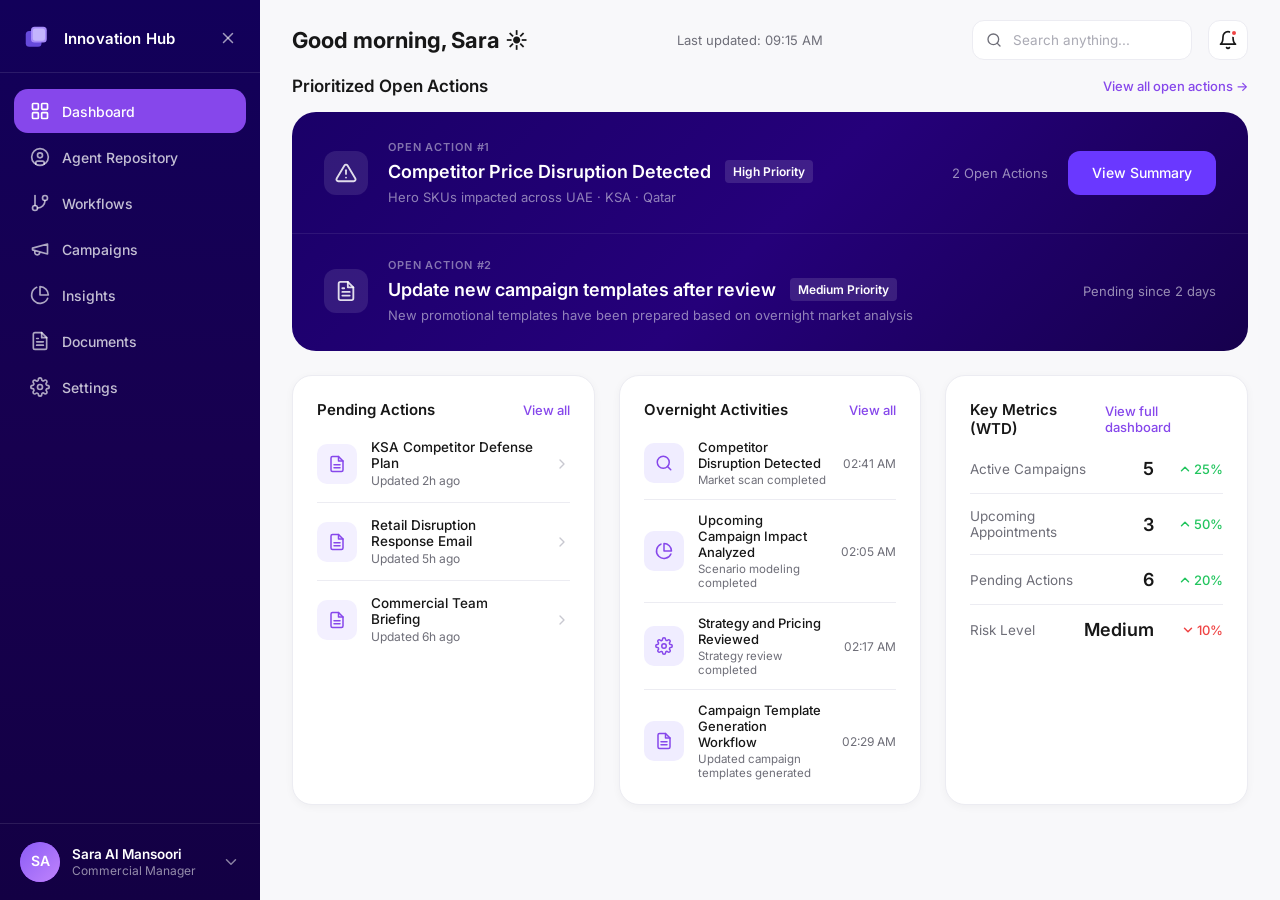
==== index.html @ 83dfb3c8 "Added Innovation Hub screens" ====
<!DOCTYPE html>
<html lang="en">
<head>
  <meta charset="UTF-8">
  <meta name="viewport" content="width=1920">
  <title>Innovation Hub — Dashboard</title>
  <meta name="description" content="Innovation Hub commercial intelligence dashboard for Sara Al Mansoori">
  <link rel="preconnect" href="https://fonts.googleapis.com">
  <link rel="preconnect" href="https://fonts.gstatic.com" crossorigin>
  <link href="https://fonts.googleapis.com/css2?family=Inter:wght@400;500;600;700&display=swap" rel="stylesheet">
  <link rel="stylesheet" href="styles.css">
</head>
<body>

<div class="dashboard-layout">

  <!-- ===================== SIDEBAR ===================== -->
  <aside class="sidebar" id="sidebar">

    <!-- Sidebar Header -->
    <div class="sidebar-header">
      <div class="sidebar-logo">
        <div class="sidebar-logo-icon">
          <!-- Purple cube-like icon -->
          <svg viewBox="0 0 32 32" fill="none" xmlns="http://www.w3.org/2000/svg">
            <rect x="2" y="8" width="18" height="18" rx="4" fill="#7C5CFC" opacity="0.8"/>
            <rect x="8" y="3" width="18" height="18" rx="4" fill="#A78BFA"/>
            <rect x="10" y="5" width="14" height="14" rx="3" fill="#C4B5FD"/>
          </svg>
        </div>
        <span class="sidebar-logo-text">Innovation Hub</span>
      </div>
      <button class="sidebar-close" aria-label="Close sidebar">
        <!-- X icon -->
        <svg xmlns="http://www.w3.org/2000/svg" viewBox="0 0 24 24" fill="none" stroke="currentColor" stroke-width="2" stroke-linecap="round" stroke-linejoin="round">
          <line x1="18" y1="6" x2="6" y2="18"/>
          <line x1="6" y1="6" x2="18" y2="18"/>
        </svg>
      </button>
    </div>

    <!-- Navigation -->
    <nav class="sidebar-nav">
      <div class="nav-item active" id="nav-dashboard">
        <span class="nav-icon">
          <!-- LayoutGrid -->
          <svg xmlns="http://www.w3.org/2000/svg" viewBox="0 0 24 24" fill="none" stroke="currentColor" stroke-width="2" stroke-linecap="round" stroke-linejoin="round">
            <rect x="3" y="3" width="7" height="7" rx="1"/>
            <rect x="14" y="3" width="7" height="7" rx="1"/>
            <rect x="3" y="14" width="7" height="7" rx="1"/>
            <rect x="14" y="14" width="7" height="7" rx="1"/>
          </svg>
        </span>
        <span>Dashboard</span>
      </div>
      <div class="nav-item" id="nav-agent-repository">
        <span class="nav-icon">
          <!-- UserCircle -->
          <svg xmlns="http://www.w3.org/2000/svg" viewBox="0 0 24 24" fill="none" stroke="currentColor" stroke-width="2" stroke-linecap="round" stroke-linejoin="round">
            <circle cx="12" cy="12" r="10"/>
            <circle cx="12" cy="10" r="3"/>
            <path d="M7 20.662V19a2 2 0 0 1 2-2h6a2 2 0 0 1 2 2v1.662"/>
          </svg>
        </span>
        <span>Agent Repository</span>
      </div>
      <div class="nav-item" id="nav-workflows">
        <span class="nav-icon">
          <!-- GitBranch -->
          <svg xmlns="http://www.w3.org/2000/svg" viewBox="0 0 24 24" fill="none" stroke="currentColor" stroke-width="2" stroke-linecap="round" stroke-linejoin="round">
            <line x1="6" y1="3" x2="6" y2="15"/>
            <circle cx="18" cy="6" r="3"/>
            <circle cx="6" cy="18" r="3"/>
            <path d="M18 9a9 9 0 0 1-9 9"/>
          </svg>
        </span>
        <span>Workflows</span>
      </div>
      <div class="nav-item" id="nav-campaigns">
        <span class="nav-icon">
          <!-- Megaphone -->
          <svg xmlns="http://www.w3.org/2000/svg" viewBox="0 0 24 24" fill="none" stroke="currentColor" stroke-width="2" stroke-linecap="round" stroke-linejoin="round">
            <path d="m3 11 18-5v12L3 13v-2z"/>
            <path d="M11.6 16.8a3 3 0 1 1-5.8-1.6"/>
          </svg>
        </span>
        <span>Campaigns</span>
      </div>
      <div class="nav-item" id="nav-insights">
        <span class="nav-icon">
          <!-- PieChart -->
          <svg xmlns="http://www.w3.org/2000/svg" viewBox="0 0 24 24" fill="none" stroke="currentColor" stroke-width="2" stroke-linecap="round" stroke-linejoin="round">
            <path d="M21.21 15.89A10 10 0 1 1 8 2.83"/>
            <path d="M22 12A10 10 0 0 0 12 2v10z"/>
          </svg>
        </span>
        <span>Insights</span>
      </div>
      <div class="nav-item" id="nav-documents">
        <span class="nav-icon">
          <!-- FileText -->
          <svg xmlns="http://www.w3.org/2000/svg" viewBox="0 0 24 24" fill="none" stroke="currentColor" stroke-width="2" stroke-linecap="round" stroke-linejoin="round">
            <path d="M14 2H6a2 2 0 0 0-2 2v16a2 2 0 0 0 2 2h12a2 2 0 0 0 2-2V8z"/>
            <polyline points="14 2 14 8 20 8"/>
            <line x1="16" y1="13" x2="8" y2="13"/>
            <line x1="16" y1="17" x2="8" y2="17"/>
            <polyline points="10 9 9 9 8 9"/>
          </svg>
        </span>
        <span>Documents</span>
      </div>
      <div class="nav-item" id="nav-settings">
        <span class="nav-icon">
          <!-- Settings -->
          <svg xmlns="http://www.w3.org/2000/svg" viewBox="0 0 24 24" fill="none" stroke="currentColor" stroke-width="2" stroke-linecap="round" stroke-linejoin="round">
            <circle cx="12" cy="12" r="3"/>
            <path d="M19.4 15a1.65 1.65 0 0 0 .33 1.82l.06.06a2 2 0 0 1 0 2.83 2 2 0 0 1-2.83 0l-.06-.06a1.65 1.65 0 0 0-1.82-.33 1.65 1.65 0 0 0-1 1.51V21a2 2 0 0 1-2 2 2 2 0 0 1-2-2v-.09A1.65 1.65 0 0 0 9 19.4a1.65 1.65 0 0 0-1.82.33l-.06.06a2 2 0 0 1-2.83 0 2 2 0 0 1 0-2.83l.06-.06A1.65 1.65 0 0 0 4.68 15a1.65 1.65 0 0 0-1.51-1H3a2 2 0 0 1-2-2 2 2 0 0 1 2-2h.09A1.65 1.65 0 0 0 4.6 9a1.65 1.65 0 0 0-.33-1.82l-.06-.06a2 2 0 0 1 0-2.83 2 2 0 0 1 2.83 0l.06.06A1.65 1.65 0 0 0 9 4.68a1.65 1.65 0 0 0 1-1.51V3a2 2 0 0 1 2-2 2 2 0 0 1 2 2v.09a1.65 1.65 0 0 0 1 1.51 1.65 1.65 0 0 0 1.82-.33l.06-.06a2 2 0 0 1 2.83 0 2 2 0 0 1 0 2.83l-.06.06a1.65 1.65 0 0 0-.33 1.82V9a1.65 1.65 0 0 0 1.51 1H21a2 2 0 0 1 2 2 2 2 0 0 1-2 2h-.09a1.65 1.65 0 0 0-1.51 1z"/>
          </svg>
        </span>
        <span>Settings</span>
      </div>
    </nav>

    <!-- Profile -->
    <div class="sidebar-profile">
      <div class="profile-avatar">
        <!-- Avatar placeholder using initials -->
        <svg viewBox="0 0 40 40" xmlns="http://www.w3.org/2000/svg">
          <defs>
            <linearGradient id="avatarGrad" x1="0%" y1="0%" x2="100%" y2="100%">
              <stop offset="0%" style="stop-color:#8B5CF6"/>
              <stop offset="100%" style="stop-color:#C084FC"/>
            </linearGradient>
          </defs>
          <rect width="40" height="40" rx="20" fill="url(#avatarGrad)"/>
          <text x="20" y="24" font-family="Inter, sans-serif" font-size="14" font-weight="600" fill="white" text-anchor="middle">SA</text>
        </svg>
      </div>
      <div class="profile-info">
        <div class="profile-name">Sara Al Mansoori</div>
        <div class="profile-role">Commercial Manager</div>
      </div>
      <span class="profile-chevron">
        <!-- ChevronDown -->
        <svg xmlns="http://www.w3.org/2000/svg" viewBox="0 0 24 24" fill="none" stroke="currentColor" stroke-width="2" stroke-linecap="round" stroke-linejoin="round">
          <polyline points="6 9 12 15 18 9"/>
        </svg>
      </span>
    </div>
  </aside>

  <!-- ===================== MAIN CONTENT ===================== -->
  <main class="main-content">

    <!-- Header -->
    <header class="header" id="header">
      <h1 class="header-greeting">Good morning, Sara ☀️</h1>
      <div class="header-center">
        <span class="header-updated">Last updated: 09:15 AM</span>
      </div>
      <div class="header-right">
        <div class="search-wrapper">
          <span class="search-icon">
            <!-- Search -->
            <svg xmlns="http://www.w3.org/2000/svg" viewBox="0 0 24 24" fill="none" stroke="currentColor" stroke-width="2" stroke-linecap="round" stroke-linejoin="round">
              <circle cx="11" cy="11" r="8"/>
              <line x1="21" y1="21" x2="16.65" y2="16.65"/>
            </svg>
          </span>
          <input class="search-input" type="text" placeholder="Search anything..." id="search-input">
        </div>
        <button class="notification-btn" id="notification-btn" aria-label="Notifications">
          <!-- Bell -->
          <svg xmlns="http://www.w3.org/2000/svg" viewBox="0 0 24 24" fill="none" stroke="currentColor" stroke-width="2" stroke-linecap="round" stroke-linejoin="round">
            <path d="M18 8A6 6 0 0 0 6 8c0 7-3 9-3 9h18s-3-2-3-9"/>
            <path d="M13.73 21a2 2 0 0 1-3.46 0"/>
          </svg>
          <span class="notification-dot"></span>
        </button>
      </div>
    </header>

    <!-- Content Body -->
    <div class="content-body">

      <!-- Section: Prioritized Open Actions -->
      <div class="section-title-row">
        <h2 class="section-title">Prioritized Open Actions</h2>
        <a href="#" class="section-link">View all open actions →</a>
      </div>

      <!-- Priority Card -->
      <div class="priority-card" id="priority-card">

        <!-- Action Row 1 -->
        <div class="action-row">
          <div class="action-icon">
            <!-- Alert Triangle -->
            <svg xmlns="http://www.w3.org/2000/svg" viewBox="0 0 24 24" fill="none" stroke="currentColor" stroke-width="2" stroke-linecap="round" stroke-linejoin="round">
              <path d="M10.29 3.86L1.82 18a2 2 0 0 0 1.71 3h16.94a2 2 0 0 0 1.71-3L13.71 3.86a2 2 0 0 0-3.42 0z"/>
              <line x1="12" y1="9" x2="12" y2="13"/>
              <line x1="12" y1="17" x2="12.01" y2="17"/>
            </svg>
          </div>
          <div class="action-body">
            <div class="action-label">OPEN ACTION #1</div>
            <div class="action-title">
              <span class="action-title-text">Competitor Price Disruption Detected</span>
              <span class="badge">High Priority</span>
            </div>
            <div class="action-subtitle">Hero SKUs impacted across UAE · KSA · Qatar</div>
          </div>
          <div class="action-right">
            <span class="action-meta">2 Open Actions</span>
            <a href="summary.html" class="btn-primary" id="btn-view-summary" style="text-decoration: none; display: inline-flex; align-items: center; justify-content: center;">View Summary</a>
          </div>
        </div>

        <!-- Action Row 2 -->
        <div class="action-row">
          <div class="action-icon">
            <!-- FileText -->
            <svg xmlns="http://www.w3.org/2000/svg" viewBox="0 0 24 24" fill="none" stroke="currentColor" stroke-width="2" stroke-linecap="round" stroke-linejoin="round">
              <path d="M14 2H6a2 2 0 0 0-2 2v16a2 2 0 0 0 2 2h12a2 2 0 0 0 2-2V8z"/>
              <polyline points="14 2 14 8 20 8"/>
              <line x1="16" y1="13" x2="8" y2="13"/>
              <line x1="16" y1="17" x2="8" y2="17"/>
              <polyline points="10 9 9 9 8 9"/>
            </svg>
          </div>
          <div class="action-body">
            <div class="action-label">OPEN ACTION #2</div>
            <div class="action-title">
              <span class="action-title-text">Update new campaign templates after review</span>
              <span class="badge">Medium Priority</span>
            </div>
            <div class="action-subtitle">New promotional templates have been prepared based on overnight market analysis</div>
          </div>
          <div class="action-right">
            <span class="action-meta">Pending since 2 days</span>
          </div>
        </div>
      </div>

      <!-- Bottom Cards Row -->
      <div class="cards-row">

        <!-- Card 1: Pending Actions -->
        <div class="card" id="card-pending-actions">
          <div class="card-header">
            <h3 class="card-title">Pending Actions</h3>
            <a href="#" class="card-link">View all</a>
          </div>
          <div class="pending-list">
            <!-- Item 1 -->
            <div class="pending-item">
              <div class="pending-icon">
                <svg xmlns="http://www.w3.org/2000/svg" viewBox="0 0 24 24" fill="none" stroke="currentColor" stroke-width="2" stroke-linecap="round" stroke-linejoin="round">
                  <path d="M14 2H6a2 2 0 0 0-2 2v16a2 2 0 0 0 2 2h12a2 2 0 0 0 2-2V8z"/>
                  <polyline points="14 2 14 8 20 8"/>
                  <line x1="16" y1="13" x2="8" y2="13"/>
                  <line x1="16" y1="17" x2="8" y2="17"/>
                </svg>
              </div>
              <div class="pending-body">
                <div class="pending-title">KSA Competitor Defense Plan</div>
                <div class="pending-sub">Updated 2h ago</div>
              </div>
              <span class="pending-arrow">
                <svg xmlns="http://www.w3.org/2000/svg" viewBox="0 0 24 24" fill="none" stroke="currentColor" stroke-width="2" stroke-linecap="round" stroke-linejoin="round">
                  <polyline points="9 18 15 12 9 6"/>
                </svg>
              </span>
            </div>
            <!-- Item 2 -->
            <div class="pending-item">
              <div class="pending-icon">
                <svg xmlns="http://www.w3.org/2000/svg" viewBox="0 0 24 24" fill="none" stroke="currentColor" stroke-width="2" stroke-linecap="round" stroke-linejoin="round">
                  <path d="M14 2H6a2 2 0 0 0-2 2v16a2 2 0 0 0 2 2h12a2 2 0 0 0 2-2V8z"/>
                  <polyline points="14 2 14 8 20 8"/>
                  <line x1="16" y1="13" x2="8" y2="13"/>
                  <line x1="16" y1="17" x2="8" y2="17"/>
                </svg>
              </div>
              <div class="pending-body">
                <div class="pending-title">Retail Disruption Response Email</div>
                <div class="pending-sub">Updated 5h ago</div>
              </div>
              <span class="pending-arrow">
                <svg xmlns="http://www.w3.org/2000/svg" viewBox="0 0 24 24" fill="none" stroke="currentColor" stroke-width="2" stroke-linecap="round" stroke-linejoin="round">
                  <polyline points="9 18 15 12 9 6"/>
                </svg>
              </span>
            </div>
            <!-- Item 3 -->
            <div class="pending-item">
              <div class="pending-icon">
                <svg xmlns="http://www.w3.org/2000/svg" viewBox="0 0 24 24" fill="none" stroke="currentColor" stroke-width="2" stroke-linecap="round" stroke-linejoin="round">
                  <path d="M14 2H6a2 2 0 0 0-2 2v16a2 2 0 0 0 2 2h12a2 2 0 0 0 2-2V8z"/>
                  <polyline points="14 2 14 8 20 8"/>
                  <line x1="16" y1="13" x2="8" y2="13"/>
                  <line x1="16" y1="17" x2="8" y2="17"/>
                </svg>
              </div>
              <div class="pending-body">
                <div class="pending-title">Commercial Team Briefing</div>
                <div class="pending-sub">Updated 6h ago</div>
              </div>
              <span class="pending-arrow">
                <svg xmlns="http://www.w3.org/2000/svg" viewBox="0 0 24 24" fill="none" stroke="currentColor" stroke-width="2" stroke-linecap="round" stroke-linejoin="round">
                  <polyline points="9 18 15 12 9 6"/>
                </svg>
              </span>
            </div>
          </div>
        </div>

        <!-- Card 2: Overnight Activities -->
        <div class="card" id="card-overnight-activities">
          <div class="card-header">
            <h3 class="card-title">Overnight Activities</h3>
            <a href="#" class="card-link">View all</a>
          </div>
          <div class="overnight-list">
            <!-- Item 1 -->
            <div class="overnight-item">
              <div class="overnight-icon">
                <!-- Search/Scan icon -->
                <svg xmlns="http://www.w3.org/2000/svg" viewBox="0 0 24 24" fill="none" stroke="currentColor" stroke-width="2" stroke-linecap="round" stroke-linejoin="round">
                  <circle cx="11" cy="11" r="8"/>
                  <line x1="21" y1="21" x2="16.65" y2="16.65"/>
                </svg>
              </div>
              <div class="overnight-body">
                <div class="overnight-title">Competitor Disruption Detected</div>
                <div class="overnight-sub">Market scan completed</div>
              </div>
              <span class="overnight-time">02:41 AM</span>
            </div>
            <!-- Item 2 -->
            <div class="overnight-item">
              <div class="overnight-icon">
                <svg xmlns="http://www.w3.org/2000/svg" viewBox="0 0 24 24" fill="none" stroke="currentColor" stroke-width="2" stroke-linecap="round" stroke-linejoin="round">
                  <path d="M21.21 15.89A10 10 0 1 1 8 2.83"/>
                  <path d="M22 12A10 10 0 0 0 12 2v10z"/>
                </svg>
              </div>
              <div class="overnight-body">
                <div class="overnight-title">Upcoming Campaign Impact Analyzed</div>
                <div class="overnight-sub">Scenario modeling completed</div>
              </div>
              <span class="overnight-time">02:05 AM</span>
            </div>
            <!-- Item 3 -->
            <div class="overnight-item">
              <div class="overnight-icon">
                <svg xmlns="http://www.w3.org/2000/svg" viewBox="0 0 24 24" fill="none" stroke="currentColor" stroke-width="2" stroke-linecap="round" stroke-linejoin="round">
                  <circle cx="12" cy="12" r="3"/>
                  <path d="M19.4 15a1.65 1.65 0 0 0 .33 1.82l.06.06a2 2 0 0 1 0 2.83 2 2 0 0 1-2.83 0l-.06-.06a1.65 1.65 0 0 0-1.82-.33 1.65 1.65 0 0 0-1 1.51V21a2 2 0 0 1-2 2 2 2 0 0 1-2-2v-.09A1.65 1.65 0 0 0 9 19.4a1.65 1.65 0 0 0-1.82.33l-.06.06a2 2 0 0 1-2.83 0 2 2 0 0 1 0-2.83l.06-.06A1.65 1.65 0 0 0 4.68 15a1.65 1.65 0 0 0-1.51-1H3a2 2 0 0 1-2-2 2 2 0 0 1 2-2h.09A1.65 1.65 0 0 0 4.6 9a1.65 1.65 0 0 0-.33-1.82l-.06-.06a2 2 0 0 1 0-2.83 2 2 0 0 1 2.83 0l.06.06A1.65 1.65 0 0 0 9 4.68a1.65 1.65 0 0 0 1-1.51V3a2 2 0 0 1 2-2 2 2 0 0 1 2 2v.09a1.65 1.65 0 0 0 1 1.51 1.65 1.65 0 0 0 1.82-.33l.06-.06a2 2 0 0 1 2.83 0 2 2 0 0 1 0 2.83l-.06.06a1.65 1.65 0 0 0-.33 1.82V9a1.65 1.65 0 0 0 1.51 1H21a2 2 0 0 1 2 2 2 2 0 0 1-2 2h-.09a1.65 1.65 0 0 0-1.51 1z"/>
                </svg>
              </div>
              <div class="overnight-body">
                <div class="overnight-title">Strategy and Pricing Reviewed</div>
                <div class="overnight-sub">Strategy review completed</div>
              </div>
              <span class="overnight-time">02:17 AM</span>
            </div>
            <!-- Item 4 -->
            <div class="overnight-item">
              <div class="overnight-icon">
                <svg xmlns="http://www.w3.org/2000/svg" viewBox="0 0 24 24" fill="none" stroke="currentColor" stroke-width="2" stroke-linecap="round" stroke-linejoin="round">
                  <path d="M14 2H6a2 2 0 0 0-2 2v16a2 2 0 0 0 2 2h12a2 2 0 0 0 2-2V8z"/>
                  <polyline points="14 2 14 8 20 8"/>
                  <line x1="16" y1="13" x2="8" y2="13"/>
                  <line x1="16" y1="17" x2="8" y2="17"/>
                </svg>
              </div>
              <div class="overnight-body">
                <div class="overnight-title">Campaign Template Generation Workflow</div>
                <div class="overnight-sub">Updated campaign templates generated</div>
              </div>
              <span class="overnight-time">02:29 AM</span>
            </div>
          </div>
        </div>

        <!-- Card 3: Key Metrics (WTD) -->
        <div class="card" id="card-key-metrics">
          <div class="card-header">
            <h3 class="card-title">Key Metrics (WTD)</h3>
            <a href="#" class="card-link">View full dashboard</a>
          </div>
          <div class="metrics-list">
            <!-- Metric 1 -->
            <div class="metric-item">
              <span class="metric-label">Active Campaigns</span>
              <span class="metric-value">5</span>
              <span class="metric-change up">
                <svg xmlns="http://www.w3.org/2000/svg" viewBox="0 0 24 24" fill="none" stroke="currentColor" stroke-width="2.5" stroke-linecap="round" stroke-linejoin="round">
                  <polyline points="18 15 12 9 6 15"/>
                </svg>
                25%
              </span>
            </div>
            <!-- Metric 2 -->
            <div class="metric-item">
              <span class="metric-label">Upcoming Appointments</span>
              <span class="metric-value">3</span>
              <span class="metric-change up">
                <svg xmlns="http://www.w3.org/2000/svg" viewBox="0 0 24 24" fill="none" stroke="currentColor" stroke-width="2.5" stroke-linecap="round" stroke-linejoin="round">
                  <polyline points="18 15 12 9 6 15"/>
                </svg>
                50%
              </span>
            </div>
            <!-- Metric 3 -->
            <div class="metric-item">
              <span class="metric-label">Pending Actions</span>
              <span class="metric-value">6</span>
              <span class="metric-change up">
                <svg xmlns="http://www.w3.org/2000/svg" viewBox="0 0 24 24" fill="none" stroke="currentColor" stroke-width="2.5" stroke-linecap="round" stroke-linejoin="round">
                  <polyline points="18 15 12 9 6 15"/>
                </svg>
                20%
              </span>
            </div>
            <!-- Metric 4 -->
            <div class="metric-item">
              <span class="metric-label">Risk Level</span>
              <span class="metric-value">Medium</span>
              <span class="metric-change down">
                <svg xmlns="http://www.w3.org/2000/svg" viewBox="0 0 24 24" fill="none" stroke="currentColor" stroke-width="2.5" stroke-linecap="round" stroke-linejoin="round">
                  <polyline points="6 9 12 15 18 9"/>
                </svg>
                10%
              </span>
            </div>
          </div>
        </div>

      </div>
      <!-- /cards-row -->

    </div>
    <!-- /content-body -->

  </main>

</div>
<!-- /dashboard-layout -->

</body>
</html>
---- styles.css ----
/* ============================================
   Innovation Hub Dashboard — styles.css
   Pixel-perfect replication of reference design
   ============================================ */

/* --- CSS Variables / Design Tokens --- */
:root {
  /* Colors */
  --color-primary: #8647EB;
  --color-primary-button: #6A38FF;
  --color-page-bg: #F8F8FA;
  --color-card-bg: #FFFFFF;
  --color-border: #ECECF2;
  --color-text-primary: #171717;
  --color-text-secondary: #6E6E78;
  --color-success: #22C55E;
  --color-danger: #EF4444;

  /* Sidebar */
  --sidebar-width: 260px;
  --sidebar-gradient: linear-gradient(180deg, #12005A 0%, #17004F 50%, #130044 100%);

  /* Action Card */
  --action-card-gradient: linear-gradient(135deg, #1A0068 0%, #25007A 50%, #16004D 100%);

  /* Typography */
  --font-family: 'Inter', sans-serif;

  /* Spacing */
  --content-padding: 32px;
  --card-radius: 20px;
  --card-shadow: 0 2px 8px rgba(0, 0, 0, 0.04);
}

/* --- Reset & Base --- */
*, *::before, *::after {
  margin: 0;
  padding: 0;
  box-sizing: border-box;
}

html, body {
  width: 100%;
  height: 100%;
  font-family: var(--font-family);
  background: var(--color-page-bg);
  color: var(--color-text-primary);
  -webkit-font-smoothing: antialiased;
  -moz-osx-font-smoothing: grayscale;
}

a {
  text-decoration: none;
  color: inherit;
}

ul, ol {
  list-style: none;
}

button {
  font-family: var(--font-family);
  cursor: pointer;
  border: none;
  outline: none;
}

/* --- Layout --- */
.dashboard-layout {
  display: flex;
  min-height: 100vh;
  width: 100%;
}

/* ========================
   SIDEBAR
   ======================== */
.sidebar {
  width: var(--sidebar-width);
  min-width: var(--sidebar-width);
  background: var(--sidebar-gradient);
  display: flex;
  flex-direction: column;
  padding: 0;
  position: fixed;
  top: 0;
  left: 0;
  bottom: 0;
  z-index: 100;
}

/* Sidebar Header */
.sidebar-header {
  display: flex;
  align-items: center;
  justify-content: space-between;
  padding: 22px 20px 18px 22px;
  border-bottom: 1px solid rgba(255, 255, 255, 0.1);
}

.sidebar-logo {
  display: flex;
  align-items: center;
  gap: 10px;
}

.sidebar-logo-icon {
  width: 32px;
  height: 32px;
  display: flex;
  align-items: center;
  justify-content: center;
}

.sidebar-logo-icon svg {
  width: 28px;
  height: 28px;
}

.sidebar-logo-text {
  font-size: 15px;
  font-weight: 600;
  color: #FFFFFF;
  letter-spacing: 0.01em;
}

.sidebar-close {
  background: none;
  border: none;
  color: rgba(255, 255, 255, 0.6);
  display: flex;
  align-items: center;
  justify-content: center;
  width: 24px;
  height: 24px;
}

.sidebar-close svg {
  width: 18px;
  height: 18px;
}

/* Sidebar Navigation */
.sidebar-nav {
  flex: 1;
  padding: 16px 14px;
  display: flex;
  flex-direction: column;
  gap: 2px;
}

.nav-item {
  display: flex;
  align-items: center;
  gap: 12px;
  padding: 12px 16px;
  border-radius: 14px;
  color: rgba(255, 255, 255, 0.75);
  font-size: 14px;
  font-weight: 500;
  cursor: pointer;
  transition: background 0.15s;
}

.nav-item:hover {
  background: rgba(255, 255, 255, 0.06);
}

.nav-item.active {
  background: var(--color-primary);
  color: #FFFFFF;
}

.nav-item.active .nav-icon svg {
  color: #FFFFFF;
}

.nav-icon {
  display: flex;
  align-items: center;
  justify-content: center;
  width: 20px;
  height: 20px;
}

.nav-icon svg {
  width: 20px;
  height: 20px;
  color: rgba(255, 255, 255, 0.65);
}

.nav-item.active .nav-icon svg {
  color: #FFFFFF;
}

/* Sidebar Profile */
.sidebar-profile {
  padding: 18px 20px;
  border-top: 1px solid rgba(255, 255, 255, 0.1);
  display: flex;
  align-items: center;
  gap: 12px;
}

.profile-avatar {
  width: 40px;
  height: 40px;
  border-radius: 50%;
  background: linear-gradient(135deg, #7c3aed, #a855f7);
  display: flex;
  align-items: center;
  justify-content: center;
  overflow: hidden;
  flex-shrink: 0;
}

.profile-avatar img {
  width: 100%;
  height: 100%;
  object-fit: cover;
}

.profile-info {
  flex: 1;
  min-width: 0;
}

.profile-name {
  font-size: 13.5px;
  font-weight: 600;
  color: #FFFFFF;
  white-space: nowrap;
  overflow: hidden;
  text-overflow: ellipsis;
}

.profile-role {
  font-size: 12px;
  font-weight: 400;
  color: rgba(255, 255, 255, 0.55);
  margin-top: 1px;
}

.profile-chevron {
  color: rgba(255, 255, 255, 0.5);
  display: flex;
  align-items: center;
}

.profile-chevron svg {
  width: 18px;
  height: 18px;
}

/* ========================
   MAIN CONTENT AREA
   ======================== */
.main-content {
  margin-left: var(--sidebar-width);
  flex: 1;
  display: flex;
  flex-direction: column;
  min-height: 100vh;
  transition: margin-right 0.3s ease;
}
body.drawer-open .main-content {
  margin-right: 420px;
}

/* --- Header --- */
.header {
  display: flex;
  align-items: center;
  justify-content: space-between;
  padding: 20px var(--content-padding) 16px var(--content-padding);
  background: var(--color-page-bg);
}

.header-greeting {
  font-size: 22px;
  font-weight: 700;
  color: var(--color-text-primary);
  white-space: nowrap;
}

.header-center {
  display: flex;
  align-items: center;
  gap: 24px;
}

.header-updated {
  font-size: 13px;
  font-weight: 400;
  color: var(--color-text-secondary);
  white-space: nowrap;
}

.header-right {
  display: flex;
  align-items: center;
  gap: 16px;
}

/* Search */
.search-wrapper {
  position: relative;
  display: flex;
  align-items: center;
}

.search-icon {
  position: absolute;
  left: 14px;
  display: flex;
  align-items: center;
  color: var(--color-text-secondary);
}

.search-icon svg {
  width: 16px;
  height: 16px;
}

.search-input {
  width: 220px;
  height: 40px;
  padding: 0 16px 0 40px;
  border: 1px solid var(--color-border);
  border-radius: 12px;
  background: var(--color-card-bg);
  font-family: var(--font-family);
  font-size: 13.5px;
  color: var(--color-text-primary);
  outline: none;
}

.search-input::placeholder {
  color: #AAAAB4;
  font-weight: 400;
}

.search-input:focus {
  border-color: var(--color-primary);
}

/* Notification */
.notification-btn {
  position: relative;
  background: none;
  border: none;
  width: 40px;
  height: 40px;
  display: flex;
  align-items: center;
  justify-content: center;
  border-radius: 12px;
  border: 1px solid var(--color-border);
  background: var(--color-card-bg);
}

.notification-btn svg {
  width: 20px;
  height: 20px;
  color: var(--color-text-primary);
}

.notification-dot {
  position: absolute;
  top: 8px;
  right: 9px;
  width: 8px;
  height: 8px;
  background: var(--color-danger);
  border-radius: 50%;
  border: 2px solid var(--color-card-bg);
}

/* --- Content Body --- */
.content-body {
  padding: 0 var(--content-padding) var(--content-padding) var(--content-padding);
  flex: 1;
}

/* Section Title Row */
.section-title-row {
  display: flex;
  align-items: center;
  justify-content: space-between;
  margin-bottom: 16px;
}

.section-title {
  font-size: 17px;
  font-weight: 600;
  color: var(--color-text-primary);
}

.section-link {
  font-size: 13px;
  font-weight: 500;
  color: var(--color-primary);
  display: flex;
  align-items: center;
  gap: 4px;
}

.section-link:hover {
  opacity: 0.85;
}

/* ========================
   PRIORITY ACTIONS CARD
   ======================== */
.priority-card {
  background: var(--action-card-gradient);
  border-radius: 24px;
  padding: 0;
  margin-bottom: 24px;
  overflow: hidden;
}

.action-row {
  display: flex;
  align-items: center;
  padding: 28px 32px;
  gap: 20px;
}

.action-row + .action-row {
  border-top: 1px solid rgba(255, 255, 255, 0.08);
  padding-top: 24px;
  padding-bottom: 28px;
}

.action-icon {
  width: 44px;
  height: 44px;
  border-radius: 12px;
  background: rgba(255, 255, 255, 0.1);
  display: flex;
  align-items: center;
  justify-content: center;
  flex-shrink: 0;
}

.action-icon svg {
  width: 22px;
  height: 22px;
  color: rgba(255, 255, 255, 0.85);
}

.action-body {
  flex: 1;
  min-width: 0;
}

.action-label {
  font-size: 11px;
  font-weight: 600;
  color: rgba(255, 255, 255, 0.45);
  letter-spacing: 0.08em;
  text-transform: uppercase;
  margin-bottom: 6px;
}

.action-title {
  font-size: 18px;
  font-weight: 600;
  color: #FFFFFF;
  margin-bottom: 6px;
  display: flex;
  align-items: center;
  gap: 14px;
  flex-wrap: wrap;
}

.action-title-text {
  white-space: nowrap;
}

.action-subtitle {
  font-size: 13px;
  font-weight: 400;
  color: rgba(255, 255, 255, 0.5);
  margin-top: 4px;
}

/* Badges */
.badge {
  display: inline-flex;
  align-items: center;
  padding: 4px 14px;
  border-radius: 100px;
  font-size: 12px;
  font-weight: 500;
  background: rgba(255, 255, 255, 0.12);
  color: #FFFFFF;
  white-space: nowrap;
}

/* Action Right */
.action-right {
  display: flex;
  align-items: center;
  gap: 20px;
  flex-shrink: 0;
}

.action-meta {
  font-size: 13px;
  font-weight: 400;
  color: rgba(255, 255, 255, 0.55);
  white-space: nowrap;
}

.btn-primary {
  background: var(--color-primary-button);
  color: #FFFFFF;
  border: none;
  border-radius: 12px;
  height: 44px;
  padding: 0 24px;
  font-size: 14px;
  font-weight: 500;
  white-space: nowrap;
  display: flex;
  align-items: center;
  justify-content: center;
}

.btn-primary:hover {
  opacity: 0.92;
}

/* ========================
   BOTTOM CARDS ROW
   ======================== */
.cards-row {
  display: grid;
  grid-template-columns: 1fr 1fr 1fr;
  gap: 24px;
}

/* Base Card */
.card {
  background: var(--color-card-bg);
  border: 1px solid var(--color-border);
  border-radius: var(--card-radius);
  box-shadow: var(--card-shadow);
  padding: 24px;
  display: flex;
  flex-direction: column;
}

.card-header {
  display: flex;
  align-items: center;
  justify-content: space-between;
  margin-bottom: 20px;
}

.card-title {
  font-size: 15px;
  font-weight: 600;
  color: var(--color-text-primary);
}

.card-link {
  font-size: 13px;
  font-weight: 500;
  color: var(--color-primary);
}

.card-link:hover {
  opacity: 0.85;
}

/* ========================
   PENDING ACTIONS CARD
   ======================== */
.pending-list {
  display: flex;
  flex-direction: column;
  gap: 0;
}

.pending-item {
  display: flex;
  align-items: center;
  padding: 14px 0;
  gap: 14px;
  border-bottom: 1px solid var(--color-border);
}

.pending-item:last-child {
  border-bottom: none;
  padding-bottom: 0;
}

.pending-item:first-child {
  padding-top: 0;
}

.pending-icon {
  width: 40px;
  height: 40px;
  border-radius: 10px;
  background: #F3F0FF;
  display: flex;
  align-items: center;
  justify-content: center;
  flex-shrink: 0;
}

.pending-icon svg {
  width: 18px;
  height: 18px;
  color: var(--color-primary);
}

.pending-body {
  flex: 1;
  min-width: 0;
}

.pending-title {
  font-size: 13.5px;
  font-weight: 500;
  color: var(--color-text-primary);
  margin-bottom: 2px;
}

.pending-sub {
  font-size: 12px;
  font-weight: 400;
  color: var(--color-text-secondary);
}

.pending-arrow {
  color: #C8C8D0;
  display: flex;
  align-items: center;
}

.pending-arrow svg {
  width: 16px;
  height: 16px;
}

/* ========================
   OVERNIGHT ACTIVITIES CARD
   ======================== */
.overnight-list {
  display: flex;
  flex-direction: column;
  gap: 0;
}

.overnight-item {
  display: flex;
  align-items: center;
  padding: 12px 0;
  gap: 14px;
  border-bottom: 1px solid var(--color-border);
}

.overnight-item:last-child {
  border-bottom: none;
  padding-bottom: 0;
}

.overnight-item:first-child {
  padding-top: 0;
}

.overnight-icon {
  width: 40px;
  height: 40px;
  border-radius: 10px;
  background: #F0EDFF;
  display: flex;
  align-items: center;
  justify-content: center;
  flex-shrink: 0;
}

.overnight-icon svg {
  width: 18px;
  height: 18px;
  color: var(--color-primary);
}

.overnight-body {
  flex: 1;
  min-width: 0;
}

.overnight-title {
  font-size: 13px;
  font-weight: 500;
  color: var(--color-text-primary);
  margin-bottom: 2px;
}

.overnight-sub {
  font-size: 11.5px;
  font-weight: 400;
  color: var(--color-text-secondary);
}

.overnight-time {
  font-size: 12px;
  font-weight: 400;
  color: var(--color-text-secondary);
  white-space: nowrap;
  flex-shrink: 0;
}

/* ========================
   KEY METRICS CARD
   ======================== */
.metrics-list {
  display: flex;
  flex-direction: column;
  gap: 0;
}

.metric-item {
  display: flex;
  align-items: center;
  padding: 14px 0;
  border-bottom: 1px solid var(--color-border);
}

.metric-item:last-child {
  border-bottom: none;
  padding-bottom: 0;
}

.metric-item:first-child {
  padding-top: 0;
}

.metric-label {
  flex: 1;
  font-size: 13.5px;
  font-weight: 400;
  color: var(--color-text-secondary);
}

.metric-value {
  font-size: 18px;
  font-weight: 600;
  color: var(--color-text-primary);
  min-width: 60px;
  text-align: right;
  margin-right: 14px;
}

.metric-change {
  display: flex;
  align-items: center;
  gap: 2px;
  font-size: 13px;
  font-weight: 500;
  white-space: nowrap;
  min-width: 55px;
  justify-content: flex-end;
}

.metric-change.up {
  color: var(--color-success);
}

.metric-change.down {
  color: var(--color-danger);
}

.metric-change svg {
  width: 14px;
  height: 14px;
}

/* ============================================
   Summary Page Styles
   ============================================ */

.summary-header-wrap {
  margin-bottom: 24px;
}

.summary-header-top {
  margin-bottom: 12px;
}

.back-link {
  display: inline-flex;
  align-items: center;
  gap: 8px;
  color: var(--color-primary);
  font-weight: 500;
  text-decoration: none;
  font-size: 14px;
}

.summary-header-main {
  display: flex;
  justify-content: space-between;
  align-items: flex-start;
}

.summary-title {
  font-size: 28px;
  font-weight: 700;
  color: var(--color-text-primary);
  margin-bottom: 4px;
}

.summary-subtitle {
  font-size: 15px;
  color: var(--color-text-secondary);
}

.summary-actions {
  display: flex;
  align-items: center;
  gap: 12px;
}

.btn-outline {
  display: inline-flex;
  align-items: center;
  gap: 8px;
  padding: 10px 16px;
  background-color: transparent;
  border: 1px solid var(--color-border);
  border-radius: 8px;
  font-family: var(--font-family);
  font-size: 14px;
  font-weight: 600;
  color: var(--color-text-primary);
  cursor: pointer;
  transition: background-color 0.2s;
}

.btn-outline:hover {
  background-color: #F9FAFB;
}

.btn-icon {
  display: inline-flex;
  align-items: center;
  justify-content: center;
  width: 40px;
  height: 40px;
  background-color: transparent;
  border: 1px solid var(--color-border);
  border-radius: 8px;
  color: var(--color-text-primary);
  cursor: pointer;
}

/* Summary Layout */
.summary-layout {
  display: grid;
  grid-template-columns: minmax(0, 7fr) minmax(0, 3fr);
  gap: 24px;
  align-items: start;
}

.summary-left {
  background-color: var(--color-card-bg);
  border-radius: var(--card-radius);
  box-shadow: var(--card-shadow);
  padding: 32px;
}

.summary-right {
  background-color: var(--color-card-bg);
  border-radius: var(--card-radius);
  box-shadow: var(--card-shadow);
  padding: 32px;
}

/* Tabs */
.summary-tabs {
  display: flex;
  gap: 32px;
  border-bottom: 1px solid var(--color-border);
  margin-bottom: 32px;
}

.tab-item {
  padding-bottom: 16px;
  font-size: 15px;
  font-weight: 500;
  color: var(--color-text-secondary);
  cursor: pointer;
  position: relative;
}

.tab-item.active {
  color: var(--color-text-primary);
  font-weight: 600;
}

.tab-item.active::after {
  content: '';
  position: absolute;
  bottom: -1px;
  left: 0;
  width: 100%;
  height: 2px;
  background-color: var(--color-primary);
}

/* Sections */
.summary-section {
  margin-bottom: 36px;
}

.summary-section:last-child {
  margin-bottom: 0;
}

.section-header {
  display: flex;
  justify-content: space-between;
  align-items: baseline;
  margin-bottom: 16px;
}

.section-heading {
  font-size: 18px;
  font-weight: 600;
  color: var(--color-text-primary);
  margin-bottom: 16px;
}

.section-header .section-heading {
  margin-bottom: 0;
}

.view-detailed-link {
  font-size: 14px;
  font-weight: 600;
  color: var(--color-primary);
  text-decoration: none;
}

.section-text {
  font-size: 15px;
  color: var(--color-text-secondary);
  line-height: 1.6;
}

/* Agent Pills */
.agent-pills {
  display: flex;
  flex-wrap: wrap;
  gap: 12px;
}

.agent-pill {
  background-color: #F5F3FF;
  color: var(--color-primary);
  padding: 8px 16px;
  border-radius: 20px;
  font-size: 13px;
  font-weight: 600;
}

/* Triggering List */
.triggering-list {
  list-style: none;
  padding: 0;
}

.triggering-list li {
  position: relative;
  padding-left: 20px;
  margin-bottom: 12px;
  font-size: 15px;
  color: var(--color-text-secondary);
}

.triggering-list li::before {
  content: '';
  position: absolute;
  left: 0;
  top: 8px;
  width: 6px;
  height: 6px;
  background-color: var(--color-primary);
  border-radius: 50%;
}

/* Contributions Grid */
.contributions-grid {
  display: grid;
  grid-template-columns: repeat(4, 1fr);
  gap: 16px;
}

.contribution-card {
  border: 1px solid var(--color-border);
  border-radius: 12px;
  padding: 20px;
  display: flex;
  flex-direction: column;
}

.contrib-title {
  font-weight: 600;
  font-size: 14px;
  color: var(--color-text-primary);
  margin-bottom: 8px;
}

.contrib-text {
  font-size: 13px;
  color: var(--color-text-secondary);
  line-height: 1.5;
  margin-bottom: 20px;
  flex-grow: 1;
}

.contrib-link {
  font-size: 12px;
  font-weight: 600;
  color: var(--color-primary);
}

/* Risks Grid */
.risks-grid {
  display: grid;
  grid-template-columns: repeat(5, 1fr);
  gap: 16px;
}

.risk-card {
  border: 1px solid var(--color-border);
  border-radius: 12px;
  padding: 16px;
  display: flex;
  flex-direction: column;
}

.risk-icon {
  color: var(--color-primary);
  margin-bottom: 12px;
}

.risk-icon svg {
  width: 24px;
  height: 24px;
}

.risk-title {
  font-weight: 600;
  font-size: 13px;
  color: var(--color-text-primary);
  margin-bottom: 6px;
}

.risk-desc {
  font-size: 12px;
  color: var(--color-text-secondary);
  line-height: 1.4;
}

/* Data Sources Row */
.data-sources-row {
  display: flex;
  justify-content: flex-start;
  gap: 48px;
}

.data-source-item {
  display: flex;
  flex-direction: column;
  align-items: flex-start;
}

.ds-val {
  display: flex;
  align-items: center;
  gap: 8px;
  font-size: 20px;
  font-weight: 700;
  color: var(--color-text-primary);
  margin-bottom: 4px;
}

.ds-val svg {
  width: 20px;
  height: 20px;
  color: var(--color-primary);
}

.ds-label {
  font-size: 13px;
  color: var(--color-text-secondary);
}

/* Decision Timeline */
.decision-heading {
  margin-bottom: 32px;
}

.decision-timeline {
  position: relative;
}

.timeline-item {
  display: flex;
  position: relative;
  margin-bottom: 32px;
}

.timeline-item:last-child {
  margin-bottom: 0;
}

.timeline-item::before {
  content: '';
  position: absolute;
  left: 51px;
  top: 32px;
  bottom: -32px;
  width: 2px;
  background-color: var(--color-border);
  z-index: 1;
}

.timeline-item:last-child::before {
  display: none;
}

.timeline-step {
  width: 32px;
  font-weight: 600;
  font-size: 15px;
  color: var(--color-text-primary);
  padding-top: 6px;
}

.timeline-node {
  width: 40px;
  height: 40px;
  border-radius: 50%;
  background-color: var(--color-page-bg);
  display: flex;
  align-items: center;
  justify-content: center;
  margin-right: 16px;
  position: relative;
  z-index: 2;
}

.timeline-icon svg {
  width: 20px;
  height: 20px;
  color: var(--color-text-primary);
}

.timeline-content {
  flex-grow: 1;
  padding-top: 4px;
}

.timeline-title {
  font-weight: 600;
  font-size: 14px;
  color: var(--color-text-primary);
  margin-bottom: 2px;
}

.timeline-action {
  font-weight: 700;
  font-size: 15px;
  color: var(--color-text-primary);
  margin-bottom: 4px;
}

.timeline-desc {
  font-size: 13px;
  color: var(--color-text-secondary);
}

/* ============================================
   Analysis Page Styles & Padding Updates
   ============================================ */
.analysis-page-content {
  display: flex;
  flex-direction: column;
  height: 100vh;
  overflow: hidden;
  padding: 0;
}

.analysis-scroll-area {
  flex: 1;
  overflow-y: auto;
  padding: 40px 64px 0 64px;
}

.analysis-bottom-area {
  padding: 0 64px 24px 64px;
  background-color: var(--color-page-bg);
  flex-shrink: 0;
}

.summary-page-content {
  padding: 40px 64px;
}

.analysis-card {
  background-color: var(--color-card-bg);
  border: 1px solid var(--color-border);
  border-radius: var(--card-radius);
  box-shadow: var(--card-shadow);
  padding: 32px;
  position: relative;
  margin-bottom: 80px;
}

.analysis-main-header {
  display: flex;
  align-items: center;
  gap: 16px;
  margin-bottom: 24px;
}

.analysis-main-icon {
  width: 48px;
  height: 48px;
  border-radius: 50%;
  background-color: #F5F3FF;
  display: flex;
  align-items: center;
  justify-content: center;
  color: var(--color-primary);
}
.analysis-main-icon svg { width: 24px; height: 24px; }

.analysis-main-title { font-size: 20px; font-weight: 700; color: var(--color-text-primary); margin-bottom: 4px; }
.analysis-main-subtitle { font-size: 14px; color: var(--color-text-secondary); }

.analysis-meta { display: flex; gap: 40px; margin-bottom: 40px; }
.analysis-meta-item { display: flex; align-items: center; gap: 8px; font-size: 14px; font-weight: 600; color: var(--color-text-primary); }
.analysis-meta-item svg { width: 18px; height: 18px; color: var(--color-primary); }
.analysis-meta-item span.light { font-weight: 400; color: var(--color-text-secondary); }

/* Executive Snapshot */
.snapshot-table {
  display: flex;
  border-radius: 12px;
  border: 1px solid var(--color-border);
  overflow: hidden;
  margin-bottom: 40px;
}
.snapshot-col {
  flex: 1;
  padding: 16px 20px;
  text-align: center;
  border-right: 1px solid var(--color-border);
  background-color: #FAFAFA;
}
.snapshot-col:last-child { border-right: none; }
.snapshot-col:nth-child(even) { background-color: #FFFFFF; }
.snapshot-label { font-size: 13px; font-weight: 600; color: var(--color-text-primary); margin-bottom: 12px; }
.snapshot-value { font-size: 14px; font-weight: 500; color: var(--color-text-secondary); }

/* Agent Findings */
.findings-grid {
  display: grid;
  grid-template-columns: repeat(4, 1fr);
  gap: 16px;
  margin-bottom: 40px;
}
.finding-card {
  border: 1px solid var(--color-border);
  border-radius: 12px;
  padding: 20px;
}
.finding-header { display: flex; align-items: center; gap: 12px; margin-bottom: 16px; font-weight: 600; font-size: 15px; }
.finding-header svg { width: 20px; height: 20px; color: var(--color-primary); }
.finding-list { list-style: none; padding: 0; margin: 0; }
.finding-list li {
  position: relative; padding-left: 16px; margin-bottom: 12px; font-size: 13px; color: var(--color-text-secondary); line-height: 1.5;
}
.finding-list li::before {
  content: ''; position: absolute; left: 0; top: 6px; width: 4px; height: 4px; background-color: var(--color-primary); border-radius: 50%;
}

/* Response Scenario Comparison */
.scenario-chart-container {
  border: 1px solid var(--color-border);
  border-radius: 12px;
  padding: 40px 60px;
  margin-bottom: 40px;
  display: flex;
  justify-content: center;
}

.chart-mockup {
  position: relative;
  width: 100%;
  max-width: 600px;
  height: 250px;
  display: flex;
  justify-content: space-around;
  align-items: flex-end;
  border-bottom: 1px solid var(--color-border);
  background-image: linear-gradient(to top, var(--color-border) 1px, transparent 1px);
  background-size: 100% 50px;
  background-position: left bottom;
}

.chart-y-axis-left { position: absolute; left: -40px; top: -10px; bottom: -10px; display: flex; flex-direction: column; justify-content: space-between; font-size: 12px; color: var(--color-text-secondary); text-align: right; }
.chart-y-axis-right { position: absolute; right: -40px; top: -10px; bottom: -10px; display: flex; flex-direction: column; justify-content: space-between; font-size: 12px; color: var(--color-text-secondary); text-align: left; }
.chart-x-axis { position: absolute; bottom: -30px; left: 0; right: 0; display: flex; justify-content: space-around; font-size: 13px; color: var(--color-text-secondary); }

.chart-bar-group {
  display: flex;
  flex-direction: column;
  align-items: center;
  position: relative;
  z-index: 2;
  width: 40px;
}
.chart-bar { width: 100%; background-color: var(--color-primary); border-top-left-radius: 4px; border-top-right-radius: 4px; }
.chart-legend { position: absolute; bottom: -60px; left: 0; right: 0; display: flex; justify-content: center; gap: 24px; font-size: 12px; font-weight: 500; color: var(--color-text-secondary); }
.legend-item { display: flex; align-items: center; gap: 8px; }
.legend-color { width: 12px; height: 12px; border-radius: 2px; }

/* SVG Line Overlay */
.chart-line-svg {
  position: absolute;
  top: 0;
  left: 0;
  width: 100%;
  height: 100%;
  z-index: 3;
  pointer-events: none;
}

/* Response Strategy */
.strategy-grid {
  display: grid;
  grid-template-columns: repeat(3, 1fr);
  gap: 16px;
  margin-bottom: 40px;
}
.strategy-card { border: 1px solid var(--color-border); border-radius: 12px; padding: 20px; }
.strategy-header { display: flex; align-items: center; gap: 12px; font-weight: 600; font-size: 15px; margin-bottom: 12px; }
.strategy-header img { width: 24px; border-radius: 2px; }
.strategy-title { font-size: 15px; font-weight: 600; color: var(--color-primary); margin-bottom: 8px; }
.strategy-desc { font-size: 14px; color: var(--color-text-secondary); margin-bottom: 16px; }
.strategy-risk-label { font-size: 12px; color: var(--color-text-secondary); margin-bottom: 6px; }
.strategy-risk { font-size: 13px; font-weight: 600; padding: 4px 12px; border-radius: 12px; display: inline-block; }
.risk-medium { background-color: #F8FAFC; color: var(--color-primary); border: 1px solid var(--color-border); }
.risk-high { background-color: #F8FAFC; color: var(--color-danger); border: 1px solid var(--color-border); }
.risk-low { background-color: #F8FAFC; color: var(--color-primary); border: 1px solid var(--color-border); } /* Styling slightly differently to match mockup 'Low Risk' pill color */

/* Projected Business Impact */
.impact-row { display: flex; gap: 32px; justify-content: space-between; margin-bottom: 40px; }
.impact-item { display: flex; align-items: center; gap: 16px; }
.impact-icon { width: 40px; height: 40px; border-radius: 8px; background-color: var(--color-primary); color: white; display: flex; align-items: center; justify-content: center; }
.impact-icon svg { width: 20px; height: 20px; }
.impact-info { display: flex; flex-direction: column; }
.impact-val { font-size: 18px; font-weight: 700; color: var(--color-text-primary); margin-bottom: 2px; }
.impact-label { font-size: 13px; color: var(--color-text-secondary); }

/* Recommended Actions */
.actions-grid { display: grid; grid-template-columns: repeat(4, 1fr); gap: 16px; margin-bottom: 40px; }
.action-card-small { display: flex; align-items: flex-start; gap: 12px; border: 1px solid var(--color-border); border-radius: 12px; padding: 16px; }
.action-icon-small { color: var(--color-primary); }
.action-icon-small svg { width: 20px; height: 20px; }
.action-info-small { display: flex; flex-direction: column; }
.action-title-small { font-size: 14px; font-weight: 600; color: var(--color-text-primary); margin-bottom: 4px; }
.action-desc-small { font-size: 12px; color: var(--color-text-secondary); line-height: 1.4; }

/* User Message */
.user-message {
  width: fit-content;
  max-width: 90%;
  margin-left: auto;
  background-color: #F8F6FF;
  border: 1px solid #E5E0FF;
  border-radius: 16px;
  border-bottom-right-radius: 4px;
  padding: 24px;
  margin-bottom: 32px;
  color: var(--color-text-primary);
  font-size: 15px;
  line-height: 1.6;
}
.user-message-text {
  white-space: pre-wrap;
}
.user-message-attachments {
  display: flex;
  gap: 16px;
  flex-wrap: wrap;
  margin-top: 16px;
}
.attachment-thumbnail {
  width: 120px;
  height: 120px;
  border-radius: 8px;
  object-fit: cover;
  border: 1px solid var(--color-border);
  background: white;
}
.preview-doc {
  width: 100%;
  height: 100%;
  display: flex;
  align-items: center;
  justify-content: center;
  background: #f0f0f0;
  font-size: 12px;
  color: #555;
  text-align: center;
  padding: 4px;
  word-break: break-word;
  box-sizing: border-box;
}

/* Side Drawer */
.side-drawer {
  position: fixed;
  top: 0;
  right: -420px;
  width: 420px;
  height: 100vh;
  background: white;
  box-shadow: -4px 0 24px rgba(0,0,0,0.1);
  transition: right 0.3s ease;
  z-index: 1000;
  padding: 24px;
  display: flex;
  flex-direction: column;
  overflow-y: auto;
  box-sizing: border-box;
}
.side-drawer.open {
  right: 0;
}
.drawer-header {
  display: flex;
  align-items: center;
  justify-content: space-between;
  margin-bottom: 24px;
}
.drawer-title {
  font-size: 18px;
  font-weight: 600;
  color: var(--color-text-primary);
}
.drawer-close {
  background: none;
  border: none;
  color: var(--color-text-secondary);
  cursor: pointer;
  display: flex;
  align-items: center;
  justify-content: center;
  padding: 4px;
}
.drawer-section-header {
  display: flex;
  align-items: center;
  justify-content: space-between;
  margin-bottom: 16px;
}
.agent-card-side {
  border: 1px solid var(--color-border);
  border-radius: 16px;
  padding: 16px;
  display: flex;
  gap: 12px;
  margin-bottom: 12px;
  transition: all 0.3s ease;
  background: white;
}
.agent-card-side .agent-name {
  font-size: 14px;
  font-weight: 600;
  color: var(--color-text-primary);
  margin-bottom: 4px;
}
.agent-card-side .agent-desc {
  font-size: 12px;
  color: var(--color-text-secondary);
  line-height: 1.4;
}
/* Agent Animations */
.agent-card-side.active {
  border-color: var(--color-primary);
  box-shadow: 0 0 0 2px rgba(124, 92, 252, 0.2);
  animation: pulse-purple 2s infinite;
}
@keyframes pulse-purple {
  0% { box-shadow: 0 0 0 0 rgba(124, 92, 252, 0.4); }
  70% { box-shadow: 0 0 0 6px rgba(124, 92, 252, 0); }
  100% { box-shadow: 0 0 0 0 rgba(124, 92, 252, 0); }
}
.agent-card-side.completed {
  border-color: #22C55E;
}
.agent-card-side.completed .agent-icon {
  color: #22C55E !important;
}
.drawer-timeline {
  display: flex;
  flex-direction: column;
  padding-left: 8px;
  position: relative;
  margin-top: 16px;
}
.drawer-timeline::before {
  content: '';
  position: absolute;
  left: 14px;
  top: 8px;
  bottom: 24px;
  width: 2px;
  background: #E5E7EB;
  z-index: 0;
}
.drawer-step {
  display: flex;
  gap: 16px;
  padding-bottom: 24px;
  position: relative;
  cursor: pointer;
  z-index: 1;
}
.drawer-step:hover .thinking-step-title {
  text-decoration: underline;
  text-decoration-color: var(--color-primary);
}
.drawer-step-dot {
  width: 14px;
  height: 14px;
  border-radius: 50%;
  background: #E5E7EB;
  margin-top: 2px;
  transition: all 0.3s;
  box-shadow: 0 0 0 4px white;
}
.drawer-step.active .drawer-step-dot {
  background: var(--color-primary);
  box-shadow: 0 0 0 4px #E5E0FF;
}
.drawer-step.completed .drawer-step-dot {
  background: var(--color-primary);
}
.drawer-step-title {
  font-size: 14px;
  font-weight: 600;
  color: var(--color-text-primary);
  margin-bottom: 2px;
}
.drawer-step-desc {
  font-size: 12px;
  color: var(--color-text-secondary);
  line-height: 1.4;
}

/* Thinking Steps */
.thinking-card {
  background-color: white;
  border-radius: var(--card-radius);
  box-shadow: var(--card-shadow);
  padding: 24px;
  margin-bottom: 32px;
  border: 1px solid var(--color-border);
}
.thinking-header {
  display: flex;
  justify-content: space-between;
  align-items: center;
  margin-bottom: 16px;
}
.thinking-title {
  font-size: 18px;
  font-weight: 700;
  color: var(--color-text-primary);
}
.thinking-toggle {
  font-size: 13px;
  color: var(--color-primary);
  font-weight: 600;
  cursor: pointer;
  background: none;
  border: none;
}
.thinking-steps {
  display: flex;
  flex-direction: column;
  gap: 4px;
}
.thinking-step {
  display: flex;
  align-items: flex-start;
  gap: 16px;
  padding: 12px 16px;
  border-radius: 8px;
  transition: all 0.3s ease;
}
.thinking-step.active {
  background-color: #F8F6FF;
}
.thinking-step-icon {
  width: 24px;
  height: 24px;
  flex-shrink: 0;
  display: flex;
  align-items: center;
  justify-content: center;
}
.thinking-step-icon svg {
  width: 20px;
  height: 20px;
}
.thinking-step.completed .thinking-step-icon {
  color: #111827;
}
.thinking-step.active .thinking-step-icon {
  color: var(--color-primary);
  animation: spin 2s linear infinite;
}
.thinking-step.pending .thinking-step-icon {
  color: var(--color-text-secondary);
  opacity: 0.2;
}
@keyframes spin {
  100% { transform: rotate(360deg); }
}
.thinking-step-content {
  display: flex;
  flex-direction: column;
}
.thinking-step-title {
  font-size: 14px;
  font-weight: 600;
  color: var(--color-text-primary);
  margin-bottom: 2px;
}
.thinking-step.active .thinking-step-title,
.thinking-step.active .thinking-step-desc {
  color: var(--color-primary);
}
.thinking-step.pending .thinking-step-title,
.thinking-step.pending .thinking-step-desc {
  color: var(--color-text-secondary);
  opacity: 0.7;
}
.thinking-step-desc {
  font-size: 13px;
  color: var(--color-text-secondary);
}

/* Chat Input Container */
.chat-input-container {
  width: 100%;
  box-sizing: border-box;
  background-color: white;
  border: 1px solid var(--color-border);
  border-radius: 32px;
  padding: 12px 24px;
  box-shadow: 0 4px 12px rgba(0,0,0,0.05);
  display: flex;
  flex-direction: column;
}
.chat-input-row {
  display: flex;
  align-items: center;
  width: 100%;
}
.chat-previews {
  display: none;
  gap: 12px;
  padding-bottom: 12px;
  flex-wrap: wrap;
}
.chat-preview-item {
  position: relative;
  width: 64px;
  height: 64px;
  border-radius: 8px;
  border: 1px solid var(--color-border);
  overflow: hidden;
}
.chat-preview-item img {
  width: 100%;
  height: 100%;
  object-fit: cover;
}
.chat-preview-remove {
  position: absolute;
  top: 4px;
  right: 4px;
  background: rgba(0,0,0,0.5);
  color: white;
  border-radius: 50%;
  width: 18px;
  height: 18px;
  display: flex;
  align-items: center;
  justify-content: center;
  font-size: 10px;
  cursor: pointer;
}
.chat-attach { color: var(--color-text-secondary); cursor: pointer; padding: 8px; display: flex; align-items: center; position: relative; z-index: 10; }
.chat-attach svg { width: 20px; height: 20px; pointer-events: none; }
.chat-input { flex: 1; border: none; outline: none; padding: 8px 12px; font-size: 15px; font-family: var(--font-family); color: var(--color-text-primary); resize: none; overflow-y: hidden; line-height: 1.5; min-height: 40px; max-height: 88px; box-sizing: border-box; position: relative; z-index: 1; }
.chat-input::placeholder { color: #A1A1AA; }
.chat-send { width: 40px; height: 40px; border-radius: 50%; background-color: var(--color-primary); color: white; display: flex; align-items: center; justify-content: center; cursor: pointer; border: none; margin-left: 8px; flex-shrink: 0; position: relative; z-index: 10; }
.chat-send svg { width: 18px; height: 18px; pointer-events: none; }

/* Modal styles */
.modal-backdrop {
  position: fixed;
  top: 0;
  left: 0;
  width: 100vw;
  height: 100vh;
  background: rgba(0,0,0,0.5);
  z-index: 2000;
}
.agent-modal {
  position: fixed;
  top: 50%;
  left: 50%;
  transform: translate(-50%, -50%);
  width: 900px;
  max-width: 90vw;
  max-height: 90vh;
  background: white;
  border-radius: var(--card-radius);
  box-shadow: 0 10px 40px rgba(0,0,0,0.2);
  z-index: 2001;
  display: flex;
  flex-direction: column;
}
.agent-modal-header {
  padding: 24px 32px;
  border-bottom: 1px solid var(--color-border);
  display: flex;
  align-items: center;
  justify-content: space-between;
}
.agent-modal-title {
  font-size: 20px;
  font-weight: 700;
  color: var(--color-text-primary);
  display: flex;
  align-items: center;
  gap: 12px;
}
.agent-modal-close {
  background: none;
  border: none;
  color: var(--color-text-secondary);
  cursor: pointer;
  padding: 4px;
  display: flex;
  align-items: center;
  justify-content: center;
  border-radius: 4px;
}
.agent-modal-close:hover {
  background: rgba(0,0,0,0.05);
  color: var(--color-text-primary);
}
.agent-modal-content {
  padding: 16px 32px 32px;
  overflow-y: auto;
  font-size: 14px;
  color: var(--color-text-primary);
}

/* Accordion timeline */
.steps-accordion {
  display: flex;
  flex-direction: column;
}
.step-accordion-item {
  display: flex;
  gap: 24px;
  position: relative;
  padding-bottom: 24px;
}
.step-accordion-item:last-child {
  padding-bottom: 0;
}
.step-accordion-line {
  position: absolute;
  left: 11px;
  top: 24px;
  bottom: 0;
  width: 2px;
  background-color: var(--color-border);
}
.step-accordion-item:last-child .step-accordion-line {
  display: none;
}
.step-accordion-icon {
  width: 24px;
  height: 24px;
  border-radius: 50%;
  background-color: white;
  border: 2px solid var(--color-primary);
  display: flex;
  align-items: center;
  justify-content: center;
  position: relative;
  z-index: 2;
  flex-shrink: 0;
}
.step-accordion-icon.completed {
  background-color: var(--color-primary);
  color: white;
}
.step-accordion-content {
  flex: 1;
  background: var(--color-page-bg);
  border: 1px solid var(--color-border);
  border-radius: 12px;
  overflow: hidden;
}
.step-accordion-header {
  padding: 16px 20px;
  display: flex;
  justify-content: space-between;
  align-items: center;
  cursor: pointer;
  background: white;
}
.step-accordion-header:hover {
  background: #fdfdfd;
}
.step-accordion-title {
  font-size: 16px;
  font-weight: 700;
  color: var(--color-text-primary);
}
.step-accordion-subtitle {
  font-size: 13px;
  color: var(--color-text-secondary);
  margin-top: 4px;
}
.step-accordion-toggle {
  color: var(--color-text-secondary);
  transition: transform 0.3s ease;
}
.step-accordion-item.expanded .step-accordion-toggle {
  transform: rotate(180deg);
}
.step-accordion-body {
  padding: 20px;
  display: none;
  border-top: 1px solid var(--color-border);
}
.step-accordion-item.expanded .step-accordion-body {
  display: block;
}
  overflow-y: auto;
  font-size: 14px;
  color: var(--color-text-primary);
}
.agent-modal-section {
  margin-bottom: 24px;
}
.agent-modal-subtitle {
  font-weight: 600;
  font-size: 16px;
  margin-bottom: 8px;
  color: var(--color-text-primary);
}
.agent-modal-section p {
  line-height: 1.5;
  color: var(--color-text-secondary);
}
.agent-table {
  width: 100%;
  border-collapse: collapse;
  border-radius: 8px;
  overflow: hidden;
  box-shadow: 0 0 0 1px var(--color-border);
  border-style: hidden;
}
.agent-table th, .agent-table td {
  padding: 12px 16px;
  text-align: left;
  border-bottom: 1px solid var(--color-border);
}
.agent-table th {
  background-color: #F8F9FA;
  font-weight: 600;
  color: var(--color-text-secondary);
}
.agent-table tr:last-child td {
  border-bottom: none;
}
.agent-actions-list div {
  margin-bottom: 8px;
  line-height: 1.5;
}
.agent-outcome {
  display: flex;
  align-items: center;
  gap: 8px;
}

/* Bot Response Layout */
.bot-response-title {
  font-size: 24px;
  font-weight: 700;
  color: var(--color-text-primary);
  margin-bottom: 28px;
  line-height: 1.3;
}
.bot-section {
  margin-bottom: 32px;
}
.bot-section-title {
  font-size: 18px;
  font-weight: 600;
  color: var(--color-text-primary);
  margin-bottom: 16px;
  padding-bottom: 8px;
  border-bottom: 1px solid var(--color-border);
  display: flex;
  align-items: center;
  gap: 8px;
}
.bot-subsection-title {
  font-size: 15px;
  font-weight: 600;
  color: var(--color-text-primary);
  margin-bottom: 12px;
}
.bot-list {
  list-style-type: disc;
  padding-left: 20px;
  margin-bottom: 12px;
  color: var(--color-text-secondary);
  line-height: 1.7;
  font-size: 15px;
}
.bot-list.check-list {
  list-style-type: none;
  padding-left: 0;
}
.bot-list.check-list li {
  position: relative;
  padding-left: 24px;
  margin-bottom: 8px;
}
.bot-list.check-list li::before {
  content: '✓';
  position: absolute;
  left: 0;
  color: #10B981;
  font-weight: bold;
}
.bot-table {
  width: 100%;
  border-collapse: collapse;
  margin: 16px 0;
  background: white;
  border-radius: 8px;
  overflow: hidden;
  box-shadow: 0 1px 3px rgba(0,0,0,0.1);
  text-align: center;
}
.bot-table th, .bot-table td {
  padding: 12px 16px;
  border-bottom: 1px solid var(--color-border);
}
.bot-table th {
  background: #F8F9FA;
  font-weight: 600;
  color: var(--color-text-secondary);
  font-size: 13px;
}
.badge {
  display: inline-block;
  padding: 4px 8px;
  border-radius: 4px;
  font-size: 12px;
  font-weight: 600;
}
.badge-green { background: #DCFCE7; color: #166534; }
.badge-red { background: #FEE2E2; color: #991B1B; }
.badge-yellow { background: #FEF3C7; color: #92400E; }
.badge-green-light { background: #ECFDF5; color: #065F46; }

.bot-chart-container {
  background: white;
  border: 1px solid var(--color-border);
  border-radius: 12px;
  overflow: hidden;
  margin-bottom: 16px;
}
.chart-header {
  padding: 16px 24px;
  font-weight: 600;
  border-bottom: 1px solid var(--color-border);
  background: #F8F9FA;
}
.bot-chart-legend {
  display: flex;
  gap: 16px;
  justify-content: center;
  margin-top: 24px;
  font-size: 12px;
  color: var(--color-text-secondary);
}

.bot-prompts {
  margin-top: 32px;
  margin-bottom: 32px;
}
.bot-prompt-item {
  display: flex;
  justify-content: space-between;
  align-items: center;
  padding: 12px 0;
  border-bottom: 1px solid var(--color-border);
  font-size: 14px;
  color: var(--color-text-primary);
}
.bot-prompt-item:last-child {
  border-bottom: none;
}
.btn-proceed {
  background: white;
  border: 1px solid var(--color-border);
  padding: 4px 12px;
  border-radius: 16px;
  font-size: 12px;
  font-weight: 500;
  color: var(--color-text-secondary);
  cursor: pointer;
  white-space: nowrap;
  margin-left: 16px;
}

.bot-actions-row {
  display: flex;
  align-items: center;
  gap: 8px;
  margin-top: 24px;
}
.bot-avatar-icon {
  width: 28px;
  height: 28px;
  border-radius: 50%;
  background: #7C5CFC;
  color: white;
  display: flex;
  align-items: center;
  justify-content: center;
  margin-right: 8px;
}
.bot-avatar-icon svg { width: 16px; height: 16px; }
.action-icon-btn {
  background: none;
  border: none;
  color: var(--color-text-secondary);
  cursor: pointer;
  padding: 4px;
  display: flex;
  align-items: center;
  justify-content: center;
  border-radius: 4px;
}
.action-icon-btn:hover {
  background: rgba(0,0,0,0.05);
}
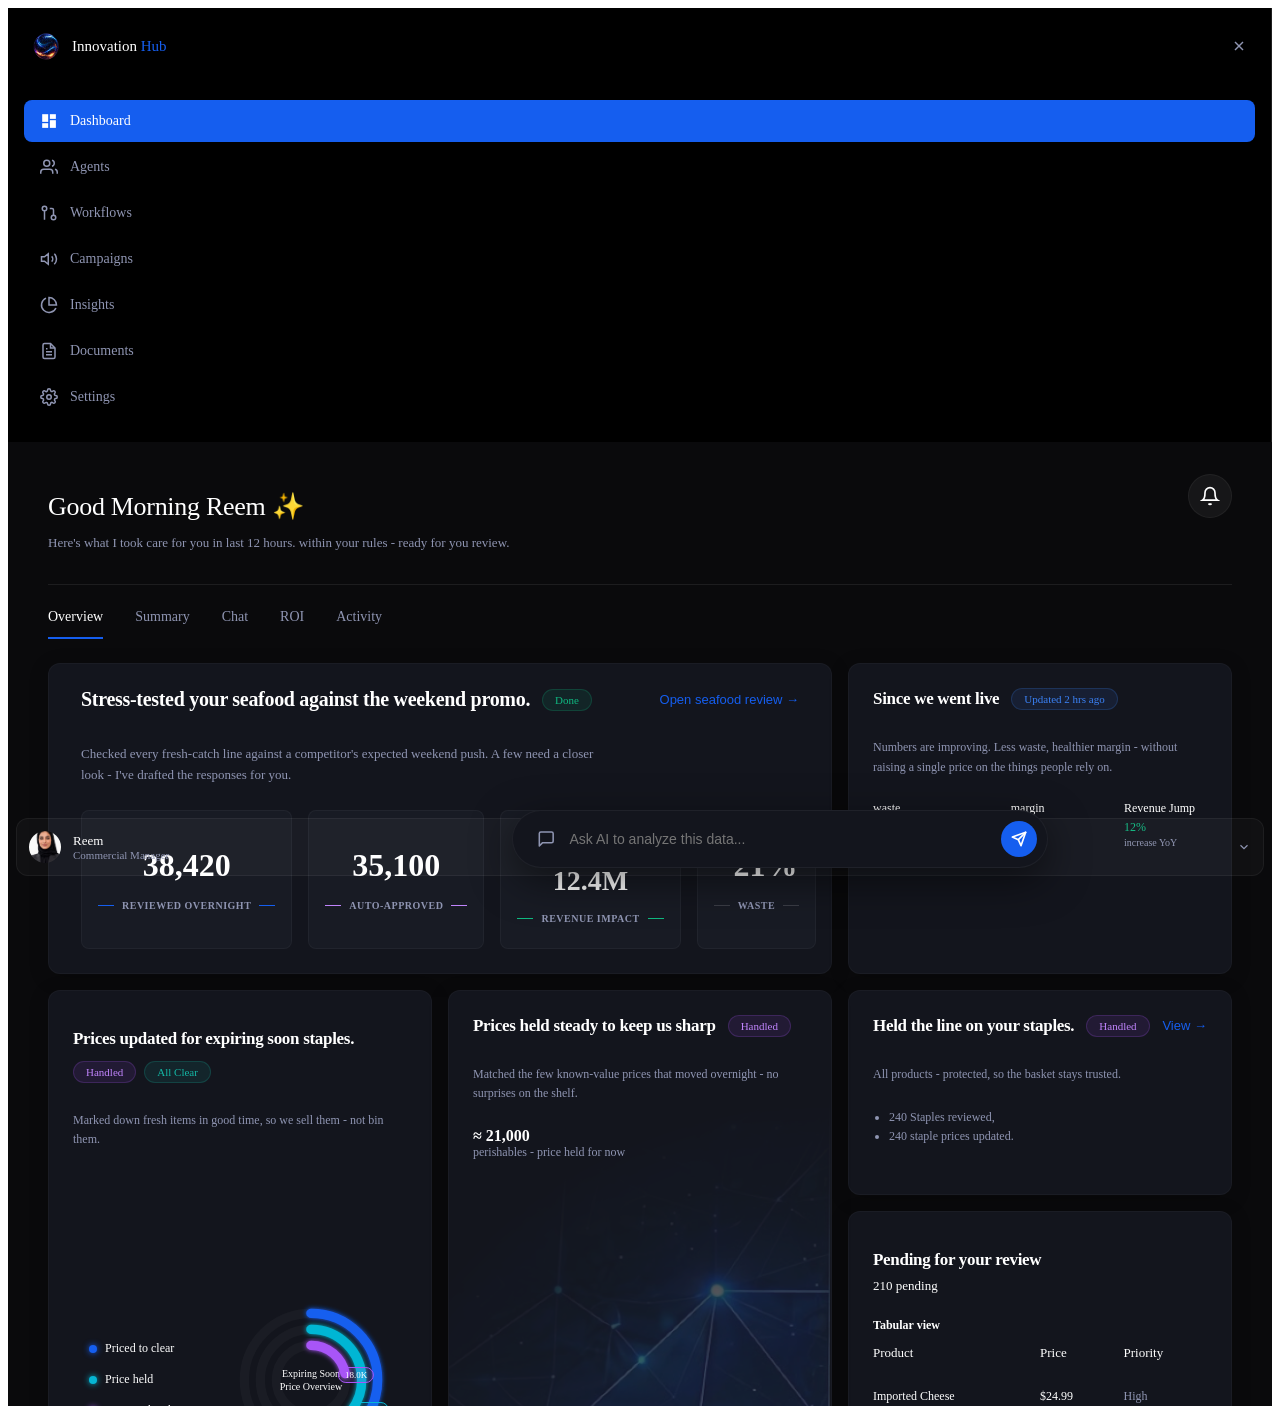
==== commit 74d8db54: "Update dashboard aesthetics, layout, and table" ====
--- a/index.html
+++ b/index.html
@@ -2,452 +2,343 @@
 <html lang="en">
 <head>
   <meta charset="UTF-8">
-  <meta name="viewport" content="width=1920">
-  <title>Innovation Hub — Dashboard</title>
-  <meta name="description" content="Innovation Hub commercial intelligence dashboard for Sara Al Mansoori">
-  <link rel="preconnect" href="https://fonts.googleapis.com">
-  <link rel="preconnect" href="https://fonts.gstatic.com" crossorigin>
-  <link href="https://fonts.googleapis.com/css2?family=Inter:wght@400;500;600;700&display=swap" rel="stylesheet">
+  <meta name="viewport" content="width=device-width, initial-scale=1.0">
+  <title>Innovation Hub - Dark AI</title>
   <link rel="stylesheet" href="styles.css">
 </head>
 <body>
 
-<div class="dashboard-layout">
-
-  <!-- ===================== SIDEBAR ===================== -->
-  <aside class="sidebar" id="sidebar">
-
-    <!-- Sidebar Header -->
-    <div class="sidebar-header">
-      <div class="sidebar-logo">
-        <div class="sidebar-logo-icon">
-          <!-- Purple cube-like icon -->
-          <svg viewBox="0 0 32 32" fill="none" xmlns="http://www.w3.org/2000/svg">
-            <rect x="2" y="8" width="18" height="18" rx="4" fill="#7C5CFC" opacity="0.8"/>
-            <rect x="8" y="3" width="18" height="18" rx="4" fill="#A78BFA"/>
-            <rect x="10" y="5" width="14" height="14" rx="3" fill="#C4B5FD"/>
-          </svg>
-        </div>
-        <span class="sidebar-logo-text">Innovation Hub</span>
-      </div>
-      <button class="sidebar-close" aria-label="Close sidebar">
-        <!-- X icon -->
-        <svg xmlns="http://www.w3.org/2000/svg" viewBox="0 0 24 24" fill="none" stroke="currentColor" stroke-width="2" stroke-linecap="round" stroke-linejoin="round">
-          <line x1="18" y1="6" x2="6" y2="18"/>
-          <line x1="6" y1="6" x2="18" y2="18"/>
-        </svg>
+  <!-- Sidebar -->
+  <aside class="sidebar" style="background: #000000; padding: 24px 16px; border-right: 1px solid rgba(255,255,255,0.12);">
+    <div class="logo-area" style="display: flex; align-items: center; justify-content: space-between; margin-bottom: 40px; padding: 0 8px;">
+      <div style="display: flex; align-items: center; gap: 12px;">
+        <div class="logo-icon" style="width: 28px; height: 28px; border-radius: 50%; overflow: hidden; display: flex; align-items: center; justify-content: center; background: #000;">
+          <img src="logo.jpg" alt="Logo" style="width: 100%; height: 100%; object-fit: cover;">
+        </div>
+        <div class="logo-text" style="font-size: 15px; font-weight: 500; color: #fff;">Innovation <span style="color: #155EEF;">Hub</span></div>
+      </div>
+      <svg viewBox="0 0 24 24" width="16" height="16" fill="none" stroke="#8F95B2" stroke-width="2"><line x1="18" y1="6" x2="6" y2="18"></line><line x1="6" y1="6" x2="18" y2="18"></line></svg>
+    </div>
+
+    <nav class="nav-menu" style="display: flex; flex-direction: column; gap: 4px;">
+      <a href="#" class="nav-item active" style="background: #155EEF; color: #fff; padding: 12px 16px; border-radius: 8px; display: flex; align-items: center; gap: 12px; font-size: 14px; font-weight: 500; text-decoration: none; border-left: none;">
+        <img src="dashboard-icon.png" style="width: 18px; height: 18px; object-fit: contain; mix-blend-mode: screen;">
+        Dashboard
+      </a>
+      <a href="#" class="nav-item" style="color: #8F95B2; padding: 12px 16px; border-radius: 8px; display: flex; align-items: center; gap: 12px; font-size: 14px; font-weight: 500; text-decoration: none;">
+        <svg viewBox="0 0 24 24" width="18" height="18" fill="none" stroke="currentColor" stroke-width="2"><path d="M17 21v-2a4 4 0 0 0-4-4H5a4 4 0 0 0-4 4v2"></path><circle cx="9" cy="7" r="4"></circle><path d="M23 21v-2a4 4 0 0 0-3-3.87"></path><path d="M16 3.13a4 4 0 0 1 0 7.75"></path></svg>
+        Agents
+      </a>
+      <a href="#" class="nav-item" style="color: #8F95B2; padding: 12px 16px; border-radius: 8px; display: flex; align-items: center; gap: 12px; font-size: 14px; font-weight: 500; text-decoration: none;">
+        <svg viewBox="0 0 24 24" width="18" height="18" fill="none" stroke="currentColor" stroke-width="2"><circle cx="18" cy="18" r="3"></circle><circle cx="6" cy="6" r="3"></circle><path d="M13 6h3a2 2 0 0 1 2 2v7"></path><line x1="6" y1="9" x2="6" y2="21"></line></svg>
+        Workflows
+      </a>
+      <a href="#" class="nav-item" style="color: #8F95B2; padding: 12px 16px; border-radius: 8px; display: flex; align-items: center; gap: 12px; font-size: 14px; font-weight: 500; text-decoration: none;">
+        <svg viewBox="0 0 24 24" width="18" height="18" fill="none" stroke="currentColor" stroke-width="2"><polygon points="11 5 6 9 2 9 2 15 6 15 11 19 11 5"></polygon><path d="M19.07 4.93a10 10 0 0 1 0 14.14M15.54 8.46a5 5 0 0 1 0 7.07"></path></svg>
+        Campaigns
+      </a>
+      <a href="#" class="nav-item" style="color: #8F95B2; padding: 12px 16px; border-radius: 8px; display: flex; align-items: center; gap: 12px; font-size: 14px; font-weight: 500; text-decoration: none;">
+        <svg viewBox="0 0 24 24" width="18" height="18" fill="none" stroke="currentColor" stroke-width="2"><path d="M21.21 15.89A10 10 0 1 1 8 2.83"></path><path d="M22 12A10 10 0 0 0 12 2v10z"></path></svg>
+        Insights
+      </a>
+      <a href="#" class="nav-item" style="color: #8F95B2; padding: 12px 16px; border-radius: 8px; display: flex; align-items: center; gap: 12px; font-size: 14px; font-weight: 500; text-decoration: none;">
+        <svg viewBox="0 0 24 24" width="18" height="18" fill="none" stroke="currentColor" stroke-width="2"><path d="M14 2H6a2 2 0 0 0-2 2v16a2 2 0 0 0 2 2h12a2 2 0 0 0 2-2V8z"></path><polyline points="14 2 14 8 20 8"></polyline><line x1="16" y1="13" x2="8" y2="13"></line><line x1="16" y1="17" x2="8" y2="17"></line><polyline points="10 9 9 9 8 9"></polyline></svg>
+        Documents
+      </a>
+      <a href="#" class="nav-item" style="color: #8F95B2; padding: 12px 16px; border-radius: 8px; display: flex; align-items: center; gap: 12px; font-size: 14px; font-weight: 500; text-decoration: none;">
+        <svg viewBox="0 0 24 24" width="18" height="18" fill="none" stroke="currentColor" stroke-width="2"><circle cx="12" cy="12" r="3"></circle><path d="M19.4 15a1.65 1.65 0 0 0 .33 1.82l.06.06a2 2 0 0 1 0 2.83 2 2 0 0 1-2.83 0l-.06-.06a1.65 1.65 0 0 0-1.82-.33 1.65 1.65 0 0 0-1 1.51V21a2 2 0 0 1-2 2 2 2 0 0 1-2-2v-.09A1.65 1.65 0 0 0 9 19.4a1.65 1.65 0 0 0-1.82.33l-.06.06a2 2 0 0 1-2.83 0 2 2 0 0 1 0-2.83l.06-.06A1.65 1.65 0 0 0 4.68 15a1.65 1.65 0 0 0-1.51-1H3a2 2 0 0 1-2-2 2 2 0 0 1 2-2h.09A1.65 1.65 0 0 0 4.6 9a1.65 1.65 0 0 0-.33-1.82l-.06-.06a2 2 0 0 1 0-2.83 2 2 0 0 1 2.83 0l.06.06A1.65 1.65 0 0 0 9 4.68a1.65 1.65 0 0 0 1-1.51V3a2 2 0 0 1 2-2 2 2 0 0 1 2 2v.09a1.65 1.65 0 0 0 1 1.51 1.65 1.65 0 0 0 1.82-.33l.06-.06a2 2 0 0 1 2.83 0 2 2 0 0 1 0 2.83l-.06.06a1.65 1.65 0 0 0-.33 1.82V9a1.65 1.65 0 0 0 1.51 1H21a2 2 0 0 1 2 2 2 2 0 0 1-2 2h-.09a1.65 1.65 0 0 0-1.51 1z"></path></svg>
+        Settings
+      </a>
+    </nav>
+
+    <div class="sidebar-profile" style="position: absolute; bottom: 24px; left: 16px; right: 16px; display: flex; align-items: center; justify-content: space-between; padding: 12px; background: rgba(255, 255, 255, 0.03); border: 1px solid rgba(255,255,255,0.05); border-radius: 12px; cursor: pointer;">
+      <div style="display: flex; align-items: center; gap: 12px;">
+        <div style="width: 32px; height: 32px; border-radius: 50%; overflow: hidden;">
+          <img src="profile.jpg" alt="Profile" style="width: 100%; height: 100%; object-fit: cover; object-position: center 20%; transform: scale(1.3);">
+        </div>
+        <div style="display: flex; flex-direction: column;">
+          <span style="font-size: 13px; font-weight: 500; color: #fff;">Reem</span>
+          <span style="font-size: 11px; color: #8F95B2;">Commercial Manager</span>
+        </div>
+      </div>
+      <svg viewBox="0 0 24 24" width="14" height="14" fill="none" stroke="#8F95B2" stroke-width="2"><polyline points="6 9 12 15 18 9"></polyline></svg>
+    </div>
+  </aside>
+
+  <!-- Main Content -->
+  <main class="main-content">
+    
+    
+    
+    
+    
+    <!-- Scrollable Content -->
+    <div class="content-scroll" style="padding: 32px 40px; height: 100vh; overflow: hidden; display: flex; flex-direction: column; background: #0A0A0C;">
+      
+      <!-- Welcome Header -->
+      <div style="margin-bottom: 24px; display: flex; justify-content: space-between; align-items: flex-start; border-bottom: 1px solid rgba(255,255,255,0.08); padding-bottom: 20px; flex-shrink: 0;">
+        <div>
+          <h1 style="font-size: 26px; font-weight: 500; color: #FFFFFF; margin-bottom: 8px; letter-spacing: -0.3px;">Good Morning Reem ✨</h1>
+          <p style="font-size: 13px; color: #8F95B2;">Here's what I took care for you in last 12 hours. within your rules - ready for you review.</p>
+        </div>
+        <button class="notification-btn" style="background: rgba(255,255,255,0.05); border: 1px solid rgba(255,255,255,0.05); border-radius: 50%; width: 44px; height: 44px; display: flex; align-items: center; justify-content: center; cursor: pointer;">
+          <svg viewBox="0 0 24 24" width="20" height="20" fill="none" stroke="#FFFFFF" stroke-width="2"><path d="M18 8A6 6 0 0 0 6 8c0 7-3 9-3 9h18s-3-2-3-9"></path><path d="M13.73 21a2 2 0 0 1-3.46 0"></path></svg>
+        </button>
+      </div>
+
+      
+      
+      <!-- Navigation Tabs -->
+      <div style="display: flex; gap: 32px; margin-bottom: 24px; padding-bottom: 0;">
+        <div style="padding-bottom: 12px; border-bottom: 2px solid #155EEF; color: #FFFFFF; font-size: 14px; font-weight: 500; cursor: pointer;">Overview</div>
+        <div style="padding-bottom: 12px; color: #8F95B2; font-size: 14px; font-weight: 400; cursor: pointer;">Summary</div>
+        <div style="padding-bottom: 12px; color: #8F95B2; font-size: 14px; font-weight: 400; cursor: pointer;">Chat</div>
+        <div style="padding-bottom: 12px; color: #8F95B2; font-size: 14px; font-weight: 400; cursor: pointer;">ROI</div>
+        <div style="padding-bottom: 12px; color: #8F95B2; font-size: 14px; font-weight: 400; cursor: pointer;">Activity</div>
+      </div>
+<!-- Bento Grid (CSS Grid Layout) -->
+      <div style="display: grid; grid-template-columns: 1fr 1fr 1fr; grid-auto-rows: min-content; gap: 16px; width: 100%;">
+
+        <!-- Top Left: Stress Tested -->
+        <div class="glass-panel" style="grid-column: span 2; padding: 24px 32px; display: flex; flex-direction: column; background: #13151D; border: 1px solid rgba(255,255,255,0.03); border-radius: 12px; box-shadow: 0 4px 20px rgba(0,0,0,0.2);">
+          <div style="display: flex; align-items: center; justify-content: space-between; margin-bottom: 20px;">
+            <div style="display: flex; align-items: center; gap: 12px;">
+              <h2 style="font-size: 20px; font-weight: 600; color: #FFFFFF; margin: 0; letter-spacing: -0.3px;">Stress-tested your seafood against the weekend promo.</h2>
+              <span style="display: inline-flex; align-items: center; padding: 4px 12px; background: rgba(16, 185, 129, 0.1); border: 1px solid rgba(16, 185, 129, 0.2); border-radius: 100px; font-size: 11px; color: #10B981; white-space: nowrap; font-weight: 500;">Done</span>
+            </div>
+            <button style="background: transparent; border: none; color: #155EEF; font-size: 13px; font-weight: 500; cursor: pointer; display: inline-flex; align-items: center; gap: 6px; padding: 0;">Open seafood review &rarr;</button>
+          </div>
+          <p style="font-size: 13px; color: #8F95B2; width: 75%; line-height: 1.6; margin-bottom: 24px;">Checked every fresh-catch line against a competitor's expected weekend push. A few need a closer look - I've drafted the responses for you.</p>
+          
+          <div style="display: flex; gap: 16px; width: 100%;">
+            <!-- Box 1 -->
+            <div style="flex: 1; background: #181B24; border: 1px solid rgba(255,255,255,0.04); border-radius: 8px; padding: 24px 16px; display: flex; flex-direction: column; align-items: center; justify-content: center;">
+              <div style="font-size: 32px; font-weight: 600; color: #FFFFFF; margin-bottom: 16px;">38,420</div>
+              <div style="display: flex; align-items: center; width: 100%; gap: 8px;">
+                <div style="height: 1px; width: 16px; background: #155EEF;"></div>
+                <div style="font-size: 10px; font-weight: 600; color: #8F95B2; text-transform: uppercase; letter-spacing: 0.5px; white-space: nowrap;">REVIEWED OVERNIGHT</div>
+                <div style="height: 1px; width: 16px; background: #155EEF;"></div>
+              </div>
+            </div>
+            <!-- Box 2 -->
+            <div style="flex: 1; background: #181B24; border: 1px solid rgba(255,255,255,0.04); border-radius: 8px; padding: 24px 16px; display: flex; flex-direction: column; align-items: center; justify-content: center;">
+              <div style="font-size: 32px; font-weight: 600; color: #FFFFFF; margin-bottom: 16px;">35,100</div>
+              <div style="display: flex; align-items: center; width: 100%; gap: 8px;">
+                <div style="height: 1px; width: 16px; background: #C084FC;"></div>
+                <div style="font-size: 10px; font-weight: 600; color: #8F95B2; text-transform: uppercase; letter-spacing: 0.5px; white-space: nowrap;">AUTO-APPROVED</div>
+                <div style="height: 1px; width: 16px; background: #C084FC;"></div>
+              </div>
+            </div>
+            <!-- Box 3 -->
+            <div style="flex: 1; background: #181B24; border: 1px solid rgba(255,255,255,0.04); border-radius: 8px; padding: 24px 16px; display: flex; flex-direction: column; align-items: center; justify-content: center;">
+              <div style="font-size: 28px; font-weight: 600; color: #FFFFFF; margin-bottom: 16px; line-height: 1.1;">+AED<br>12.4M</div>
+              <div style="display: flex; align-items: center; width: 100%; gap: 8px;">
+                <div style="height: 1px; width: 16px; background: #10B981;"></div>
+                <div style="font-size: 10px; font-weight: 600; color: #8F95B2; text-transform: uppercase; letter-spacing: 0.5px; white-space: nowrap;">REVENUE IMPACT</div>
+                <div style="height: 1px; width: 16px; background: #10B981;"></div>
+              </div>
+            </div>
+            <!-- Box 4 -->
+            <div style="flex: 1; background: #181B24; border: 1px solid rgba(255,255,255,0.04); border-radius: 8px; padding: 24px 16px; display: flex; flex-direction: column; align-items: center; justify-content: center;">
+              <div style="font-size: 32px; font-weight: 600; color: #FFFFFF; margin-bottom: 16px;">−21%</div>
+              <div style="display: flex; align-items: center; width: 100%; gap: 8px;">
+                <div style="height: 1px; width: 16px; background: rgba(255,255,255,0.15);"></div>
+                <div style="font-size: 10px; font-weight: 600; color: #8F95B2; text-transform: uppercase; letter-spacing: 0.5px; white-space: nowrap;">WASTE</div>
+                <div style="height: 1px; width: 16px; background: rgba(255,255,255,0.15);"></div>
+              </div>
+            </div>
+          </div>
+        </div>
+
+        <!-- Top Right: Since we went live -->
+        <div class="glass-panel" style="grid-column: 3; padding: 24px; display: flex; flex-direction: column; background: #13151D; border: 1px solid rgba(255,255,255,0.03); border-radius: 12px; box-shadow: 0 4px 20px rgba(0,0,0,0.2);">
+          <div style="display: flex; align-items: center; gap: 12px; margin-bottom: 16px;">
+            <h2 style="font-size: 17px; font-weight: 600; color: #FFFFFF; margin: 0; letter-spacing: -0.3px;">Since we went live</h2>
+            <span style="display: inline-flex; align-items: center; padding: 4px 12px; background: rgba(59, 130, 246, 0.1); border: 1px solid rgba(59, 130, 246, 0.2); border-radius: 100px; font-size: 11px; color: #3B82F6; white-space: nowrap; font-weight: 500;">Updated 2 hrs ago</span>
+          </div>
+          <p style="font-size: 12px; color: #8F95B2; line-height: 1.6; margin-bottom: 24px;">Numbers are improving. Less waste, healthier margin - without raising a single price on the things people rely on.</p>
+          
+          <div style="display: flex; justify-content: space-between; padding-right: 12px;">
+            <div>
+              <div style="font-size: 12px; font-weight: 500; color: #FFFFFF; margin-bottom: 4px;">waste</div>
+              <div style="font-size: 12px; color: #10B981; margin-bottom: 2px;">-21%</div>
+              <div style="font-size: 10px; color: #8F95B2;">reduction YoY</div>
+            </div>
+            <div>
+              <div style="font-size: 12px; font-weight: 500; color: #FFFFFF; margin-bottom: 4px;">margin</div>
+              <div style="font-size: 12px; color: #10B981;">+3 pts</div>
+            </div>
+            <div>
+              <div style="font-size: 12px; font-weight: 500; color: #FFFFFF; margin-bottom: 4px;">Revenue Jump</div>
+              <div style="font-size: 12px; color: #10B981; margin-bottom: 2px;">12%</div>
+              <div style="font-size: 10px; color: #8F95B2;">increase YoY</div>
+            </div>
+          </div>
+        </div>
+
+        <!-- Bottom Left: Expiring soon -->
+        <div class="glass-panel" style="grid-column: 1; padding: 24px; height: 100%; display: flex; flex-direction: column; background: #13151D; border: 1px solid rgba(255,255,255,0.03); border-radius: 12px; box-shadow: 0 4px 20px rgba(0,0,0,0.2);">
+          <h2 style="font-size: 17px; font-weight: 600; color: #FFFFFF; margin-bottom: 12px; letter-spacing: -0.3px;">Prices updated for expiring soon staples.</h2>
+          <div style="display: flex; gap: 8px; margin-bottom: 16px;">
+            <span style="display: inline-flex; align-items: center; padding: 4px 12px; background: rgba(168, 85, 247, 0.1); border: 1px solid rgba(168, 85, 247, 0.2); border-radius: 100px; font-size: 11px; color: #C084FC; font-weight: 500;">Handled</span>
+            <span style="display: inline-flex; align-items: center; padding: 4px 12px; background: rgba(20, 184, 166, 0.1); border: 1px solid rgba(20, 184, 166, 0.2); border-radius: 100px; font-size: 11px; color: #14B8A6; font-weight: 500;">All Clear</span>
+          </div>
+          <p style="font-size: 12px; color: #8F95B2; line-height: 1.6; margin-bottom: 24px;">Marked down fresh items in good time, so we sell them - not bin them.</p>
+          
+          <div style="display: flex; justify-content: space-between; align-items: center; flex: 1; padding: 0 16px;">
+            <!-- Left Legend -->
+            <div style="display: flex; flex-direction: column; gap: 16px;">
+              <div style="display: flex; align-items: center; gap: 8px;">
+                <div style="width: 8px; height: 8px; border-radius: 50%; background: #155EEF; box-shadow: 0 0 6px #155EEF;"></div>
+                <div style="font-size: 12px; color: #FFFFFF; font-weight: 500;">Priced to clear</div>
+              </div>
+              <div style="display: flex; align-items: center; gap: 8px;">
+                <div style="width: 8px; height: 8px; border-radius: 50%; background: #06B6D4; box-shadow: 0 0 6px #06B6D4;"></div>
+                <div style="font-size: 12px; color: #FFFFFF; font-weight: 500;">Price held</div>
+              </div>
+              <div style="display: flex; align-items: center; gap: 8px;">
+                <div style="width: 8px; height: 8px; border-radius: 50%; background: #A855F7; box-shadow: 0 0 6px #A855F7;"></div>
+                <div style="font-size: 12px; color: #FFFFFF; font-weight: 500;">Price updated</div>
+              </div>
+            </div>
+            
+            <!-- Right Chart -->
+            <div style="position: relative; width: 160px; height: 160px; display: flex; align-items: center; justify-content: center;">
+              <svg viewBox="0 0 240 240" style="width: 100%; height: 100%; transform: rotate(-90deg); overflow: visible;">
+                <defs>
+                  <filter id="glow-blue"><feGaussianBlur stdDeviation="4" result="coloredBlur"/><feMerge><feMergeNode in="coloredBlur"/><feMergeNode in="SourceGraphic"/></feMerge></filter>
+                  <filter id="glow-cyan"><feGaussianBlur stdDeviation="4" result="coloredBlur"/><feMerge><feMergeNode in="coloredBlur"/><feMergeNode in="SourceGraphic"/></feMerge></filter>
+                  <filter id="glow-purple"><feGaussianBlur stdDeviation="4" result="coloredBlur"/><feMerge><feMergeNode in="coloredBlur"/><feMergeNode in="SourceGraphic"/></feMerge></filter>
+                </defs>
+                
+                <!-- Background tracks -->
+                <circle cx="120" cy="120" r="100" fill="none" stroke="rgba(255,255,255,0.03)" stroke-width="14"></circle>
+                <circle cx="120" cy="120" r="76" fill="none" stroke="rgba(255,255,255,0.03)" stroke-width="14"></circle>
+                <circle cx="120" cy="120" r="52" fill="none" stroke="rgba(255,255,255,0.03)" stroke-width="14"></circle>
+                
+                <!-- Data arcs -->
+                <circle cx="120" cy="120" r="100" fill="none" stroke="#155EEF" stroke-width="14" stroke-linecap="round" stroke-dasharray="282 628.3" filter="url(#glow-blue)"></circle>
+                <circle cx="120" cy="120" r="76" fill="none" stroke="#06B6D4" stroke-width="14" stroke-linecap="round" stroke-dasharray="167 477.5" filter="url(#glow-cyan)"></circle>
+                <circle cx="120" cy="120" r="52" fill="none" stroke="#A855F7" stroke-width="14" stroke-linecap="round" stroke-dasharray="72 326.7" filter="url(#glow-purple)"></circle>
+              </svg>
+              <!-- Center Text -->
+              <div style="position: absolute; top: 50%; left: 50%; transform: translate(-50%, -50%); text-align: center; line-height: 1.3; width: 80px;">
+                <div style="font-size: 10px; color: #FFFFFF; font-weight: 500;">Expiring Soon</div>
+                <div style="font-size: 10px; color: #FFFFFF; font-weight: 500;">Price Overview</div>
+              </div>
+              
+              <!-- Badges -->
+              <div style="position: absolute; top: 140px; left: 140px; background: rgba(21, 94, 239, 0.15); border: 1px solid #155EEF; border-radius: 100px; padding: 2px 6px; font-size: 9px; font-weight: 500; color: #fff; transform: translate(-50%, -50%);">71.2K</div>
+              <div style="position: absolute; top: 110px; left: 140px; background: rgba(6, 182, 212, 0.15); border: 1px solid #06B6D4; border-radius: 100px; padding: 2px 6px; font-size: 9px; font-weight: 500; color: #fff; transform: translate(-50%, -50%);">51.0K</div>
+              <div style="position: absolute; top: 75px; left: 125px; background: rgba(168, 85, 247, 0.15); border: 1px solid #A855F7; border-radius: 100px; padding: 2px 6px; font-size: 9px; font-weight: 500; color: #fff; transform: translate(-50%, -50%);">18.0K</div>
+            </div>
+            
+            <!-- Bottom Metrics Row hidden as requested -->
+          </div>
+        </div>
+
+        <!-- Bottom Mid: Prices steady -->
+        <div class="glass-panel" style="grid-column: 2; padding: 24px; height: 100%; display: flex; flex-direction: column; background: #13151D; border: 1px solid rgba(255,255,255,0.03); border-radius: 12px; box-shadow: 0 4px 20px rgba(0,0,0,0.2); position: relative; overflow: hidden;">
+          <div style="display: flex; align-items: center; gap: 12px; margin-bottom: 16px; position: relative; z-index: 2;">
+            <h2 style="font-size: 17px; font-weight: 600; color: #FFFFFF; margin: 0; letter-spacing: -0.3px;">Prices held steady to keep us sharp</h2>
+            <span style="display: inline-flex; align-items: center; padding: 4px 12px; background: rgba(168, 85, 247, 0.1); border: 1px solid rgba(168, 85, 247, 0.2); border-radius: 100px; font-size: 11px; color: #C084FC; font-weight: 500;">Handled</span>
+          </div>
+          <p style="font-size: 12px; color: #8F95B2; line-height: 1.6; margin-bottom: 24px; position: relative; z-index: 2;">Matched the few known-value prices that moved overnight - no surprises on the shelf.</p>
+          
+          <div style="font-size: 12px; color: #8F95B2; position: relative; z-index: 2;">
+            <span style="color: #FFFFFF; font-size: 16px; font-weight: 600;">≈ 21,000</span><br>perishables - price held for now
+          </div>
+
+          <!-- Background Texture -->
+          <div style="position: absolute; top: 0; left: 0; width: 100%; height: 100%; background-image: url('prices-texture.png'); background-size: cover; background-position: right center; opacity: 0.8; mix-blend-mode: screen; pointer-events: none; mask-image: radial-gradient(circle at bottom right, rgba(0,0,0,1) 0%, rgba(0,0,0,0) 70%); -webkit-mask-image: radial-gradient(circle at bottom right, rgba(0,0,0,1) 0%, rgba(0,0,0,0) 70%);"></div>
+        </div>
+
+        <!-- Right Side Middle/Bottom Container (Spans column 3) -->
+        <div style="grid-column: 3; display: flex; flex-direction: column; gap: 16px;">
+            
+            <!-- Mid Right: Held the line -->
+            <div class="glass-panel" style="padding: 24px; display: flex; flex-direction: column; background: #13151D; border: 1px solid rgba(255,255,255,0.03); border-radius: 12px; box-shadow: 0 4px 20px rgba(0,0,0,0.2);">
+              <div style="display: flex; align-items: center; gap: 12px; margin-bottom: 16px;">
+                <h2 style="font-size: 17px; font-weight: 600; color: #FFFFFF; margin: 0; letter-spacing: -0.3px;">Held the line on your staples.</h2>
+                <span style="display: inline-flex; align-items: center; padding: 4px 12px; background: rgba(168, 85, 247, 0.1); border: 1px solid rgba(168, 85, 247, 0.2); border-radius: 100px; font-size: 11px; color: #C084FC; font-weight: 500;">Handled</span>
+                <button style="background: transparent; border: none; color: #155EEF; font-size: 13px; font-weight: 500; cursor: pointer; display: inline-flex; align-items: center; gap: 4px; padding: 0; margin-left: auto;">View &rarr;</button>
+              </div>
+              <p style="font-size: 12px; color: #8F95B2; line-height: 1.6; margin-bottom: 12px;">All products - protected, so the basket stays trusted.</p>
+              <ul style="font-size: 12px; color: #8F95B2; padding-left: 16px; margin-bottom: 24px; line-height: 1.6;">
+                <li>240 Staples reviewed,</li>
+                <li>240 staple prices updated.</li>
+              </ul>
+              
+            </div>
+
+            <!-- Bottom Right: Pending Review -->
+            <div class="glass-panel" style="flex: 1; padding: 24px; display: flex; flex-direction: column; background: #13151D; border: 1px solid rgba(255,255,255,0.03); border-radius: 12px; box-shadow: 0 4px 20px rgba(0,0,0,0.2);">
+              <h2 style="font-size: 17px; font-weight: 600; color: #FFFFFF; margin-bottom: 8px; letter-spacing: -0.3px;">Pending for your review</h2>
+              <div style="font-size: 13px; color: #FFFFFF; margin-bottom: 24px; font-weight: 500;">210 pending</div>
+              
+              <div style="font-size: 12px; color: #FFFFFF; font-weight: 600; margin-bottom: 12px;">Tabular view</div>
+              <div style="display: grid; grid-template-columns: 2fr 1fr 1fr; padding-bottom: 12px; align-items: center;">
+                  <div style="font-size: 13px; color: #FFFFFF; font-weight: 500;">Product</div>
+                  <div style="font-size: 13px; color: #FFFFFF; font-weight: 500;">Price</div>
+                  <div style="font-size: 13px; color: #FFFFFF; font-weight: 500;">Priority</div>
+                </div>
+              
+              <!-- Data Table -->
+              <div style="margin-top: 8px; width: 100%; border-collapse: collapse; display: flex; flex-direction: column; gap: 0;">
+                
+                <!-- Row 1 -->
+                <div style="display: grid; grid-template-columns: 2fr 1fr 1fr; padding: 8px 0; align-items: center;">
+                  <div style="font-size: 12px; color: #FFFFFF;">Imported Cheese</div>
+                  <div style="font-size: 12px; color: #FFFFFF;">$24.99</div>
+                  <div style="font-size: 12px; color: #8F95B2;">High</div>
+                </div>
+
+                <!-- Row 2 -->
+                <div style="display: grid; grid-template-columns: 2fr 1fr 1fr; padding: 8px 0; align-items: center;">
+                  <div style="font-size: 12px; color: #FFFFFF;">Ramadan Gift Sets</div>
+                  <div style="font-size: 12px; color: #FFFFFF;">$39.99</div>
+                  <div style="font-size: 12px; color: #8F95B2;">Medium</div>
+                </div>
+
+                <!-- Row 3 -->
+                <div style="display: grid; grid-template-columns: 2fr 1fr 1fr; padding: 8px 0; align-items: center;">
+                  <div style="font-size: 12px; color: #FFFFFF;">Everyday Price Move</div>
+                  <div style="font-size: 12px; color: #FFFFFF;">$18.50</div>
+                  <div style="font-size: 12px; color: #8F95B2;">High</div>
+                </div>
+
+                <!-- Row 4 -->
+                <div style="display: grid; grid-template-columns: 2fr 1fr 1fr; padding: 8px 0; align-items: center;">
+                  <div style="font-size: 12px; color: #FFFFFF;">Organic Olive Oil</div>
+                  <div style="font-size: 12px; color: #FFFFFF;">$15.99</div>
+                  <div style="font-size: 12px; color: #8F95B2;">Low</div>
+                </div>
+
+                <!-- Row 5 -->
+                <div style="display: grid; grid-template-columns: 2fr 1fr 1fr; padding: 8px 0; align-items: center;">
+                  <div style="font-size: 12px; color: #FFFFFF;">Premium Dates Pack</div>
+                  <div style="font-size: 12px; color: #FFFFFF;">$12.99</div>
+                  <div style="font-size: 12px; color: #8F95B2;">Medium</div>
+                </div>
+                
+              </div>
+            </div>
+        </div>
+
+      </div>
+    </div>
+  
+    <!-- Floating Prompt Box -->
+    <div style="position: fixed; bottom: 32px; left: calc(280px + (100vw - 280px) / 2); transform: translateX(-50%); width: 500px; background: #13151D; border: 1px solid rgba(255,255,255,0.05); border-radius: 100px; padding: 10px 10px 10px 24px; display: flex; align-items: center; justify-content: space-between; box-shadow: 0 12px 40px rgba(0,0,0,0.5); z-index: 1000;">
+      <div style="display: flex; align-items: center; gap: 12px; flex: 1;">
+        <svg viewBox="0 0 24 24" width="20" height="20" fill="none" stroke="#8F95B2" stroke-width="2" stroke-linecap="round" stroke-linejoin="round"><path d="M21 15a2 2 0 0 1-2 2H7l-4 4V5a2 2 0 0 1 2-2h14a2 2 0 0 1 2 2z"></path></svg>
+        <input type="text" placeholder="Ask AI to analyze this data..." style="background: transparent; border: none; color: #FFFFFF; font-size: 14px; outline: none; width: 100%;">
+      </div>
+      <button style="background: #155EEF; border: none; border-radius: 50%; width: 36px; height: 36px; display: flex; align-items: center; justify-content: center; cursor: pointer; margin-left: 12px;">
+        <svg viewBox="0 0 24 24" width="16" height="16" fill="none" stroke="#FFFFFF" stroke-width="2.5" stroke-linecap="round" stroke-linejoin="round"><line x1="22" y1="2" x2="11" y2="13"></line><polygon points="22 2 15 22 11 13 2 9 22 2"></polygon></svg>
       </button>
     </div>
-
-    <!-- Navigation -->
-    <nav class="sidebar-nav">
-      <div class="nav-item active" id="nav-dashboard">
-        <span class="nav-icon">
-          <!-- LayoutGrid -->
-          <svg xmlns="http://www.w3.org/2000/svg" viewBox="0 0 24 24" fill="none" stroke="currentColor" stroke-width="2" stroke-linecap="round" stroke-linejoin="round">
-            <rect x="3" y="3" width="7" height="7" rx="1"/>
-            <rect x="14" y="3" width="7" height="7" rx="1"/>
-            <rect x="3" y="14" width="7" height="7" rx="1"/>
-            <rect x="14" y="14" width="7" height="7" rx="1"/>
-          </svg>
-        </span>
-        <span>Dashboard</span>
-      </div>
-      <div class="nav-item" id="nav-agent-repository">
-        <span class="nav-icon">
-          <!-- UserCircle -->
-          <svg xmlns="http://www.w3.org/2000/svg" viewBox="0 0 24 24" fill="none" stroke="currentColor" stroke-width="2" stroke-linecap="round" stroke-linejoin="round">
-            <circle cx="12" cy="12" r="10"/>
-            <circle cx="12" cy="10" r="3"/>
-            <path d="M7 20.662V19a2 2 0 0 1 2-2h6a2 2 0 0 1 2 2v1.662"/>
-          </svg>
-        </span>
-        <span>Agent Repository</span>
-      </div>
-      <div class="nav-item" id="nav-workflows">
-        <span class="nav-icon">
-          <!-- GitBranch -->
-          <svg xmlns="http://www.w3.org/2000/svg" viewBox="0 0 24 24" fill="none" stroke="currentColor" stroke-width="2" stroke-linecap="round" stroke-linejoin="round">
-            <line x1="6" y1="3" x2="6" y2="15"/>
-            <circle cx="18" cy="6" r="3"/>
-            <circle cx="6" cy="18" r="3"/>
-            <path d="M18 9a9 9 0 0 1-9 9"/>
-          </svg>
-        </span>
-        <span>Workflows</span>
-      </div>
-      <div class="nav-item" id="nav-campaigns">
-        <span class="nav-icon">
-          <!-- Megaphone -->
-          <svg xmlns="http://www.w3.org/2000/svg" viewBox="0 0 24 24" fill="none" stroke="currentColor" stroke-width="2" stroke-linecap="round" stroke-linejoin="round">
-            <path d="m3 11 18-5v12L3 13v-2z"/>
-            <path d="M11.6 16.8a3 3 0 1 1-5.8-1.6"/>
-          </svg>
-        </span>
-        <span>Campaigns</span>
-      </div>
-      <div class="nav-item" id="nav-insights">
-        <span class="nav-icon">
-          <!-- PieChart -->
-          <svg xmlns="http://www.w3.org/2000/svg" viewBox="0 0 24 24" fill="none" stroke="currentColor" stroke-width="2" stroke-linecap="round" stroke-linejoin="round">
-            <path d="M21.21 15.89A10 10 0 1 1 8 2.83"/>
-            <path d="M22 12A10 10 0 0 0 12 2v10z"/>
-          </svg>
-        </span>
-        <span>Insights</span>
-      </div>
-      <div class="nav-item" id="nav-documents">
-        <span class="nav-icon">
-          <!-- FileText -->
-          <svg xmlns="http://www.w3.org/2000/svg" viewBox="0 0 24 24" fill="none" stroke="currentColor" stroke-width="2" stroke-linecap="round" stroke-linejoin="round">
-            <path d="M14 2H6a2 2 0 0 0-2 2v16a2 2 0 0 0 2 2h12a2 2 0 0 0 2-2V8z"/>
-            <polyline points="14 2 14 8 20 8"/>
-            <line x1="16" y1="13" x2="8" y2="13"/>
-            <line x1="16" y1="17" x2="8" y2="17"/>
-            <polyline points="10 9 9 9 8 9"/>
-          </svg>
-        </span>
-        <span>Documents</span>
-      </div>
-      <div class="nav-item" id="nav-settings">
-        <span class="nav-icon">
-          <!-- Settings -->
-          <svg xmlns="http://www.w3.org/2000/svg" viewBox="0 0 24 24" fill="none" stroke="currentColor" stroke-width="2" stroke-linecap="round" stroke-linejoin="round">
-            <circle cx="12" cy="12" r="3"/>
-            <path d="M19.4 15a1.65 1.65 0 0 0 .33 1.82l.06.06a2 2 0 0 1 0 2.83 2 2 0 0 1-2.83 0l-.06-.06a1.65 1.65 0 0 0-1.82-.33 1.65 1.65 0 0 0-1 1.51V21a2 2 0 0 1-2 2 2 2 0 0 1-2-2v-.09A1.65 1.65 0 0 0 9 19.4a1.65 1.65 0 0 0-1.82.33l-.06.06a2 2 0 0 1-2.83 0 2 2 0 0 1 0-2.83l.06-.06A1.65 1.65 0 0 0 4.68 15a1.65 1.65 0 0 0-1.51-1H3a2 2 0 0 1-2-2 2 2 0 0 1 2-2h.09A1.65 1.65 0 0 0 4.6 9a1.65 1.65 0 0 0-.33-1.82l-.06-.06a2 2 0 0 1 0-2.83 2 2 0 0 1 2.83 0l.06.06A1.65 1.65 0 0 0 9 4.68a1.65 1.65 0 0 0 1-1.51V3a2 2 0 0 1 2-2 2 2 0 0 1 2 2v.09a1.65 1.65 0 0 0 1 1.51 1.65 1.65 0 0 0 1.82-.33l.06-.06a2 2 0 0 1 2.83 0 2 2 0 0 1 0 2.83l-.06.06a1.65 1.65 0 0 0-.33 1.82V9a1.65 1.65 0 0 0 1.51 1H21a2 2 0 0 1 2 2 2 2 0 0 1-2 2h-.09a1.65 1.65 0 0 0-1.51 1z"/>
-          </svg>
-        </span>
-        <span>Settings</span>
-      </div>
-    </nav>
-
-    <!-- Profile -->
-    <div class="sidebar-profile">
-      <div class="profile-avatar">
-        <!-- Avatar placeholder using initials -->
-        <svg viewBox="0 0 40 40" xmlns="http://www.w3.org/2000/svg">
-          <defs>
-            <linearGradient id="avatarGrad" x1="0%" y1="0%" x2="100%" y2="100%">
-              <stop offset="0%" style="stop-color:#8B5CF6"/>
-              <stop offset="100%" style="stop-color:#C084FC"/>
-            </linearGradient>
-          </defs>
-          <rect width="40" height="40" rx="20" fill="url(#avatarGrad)"/>
-          <text x="20" y="24" font-family="Inter, sans-serif" font-size="14" font-weight="600" fill="white" text-anchor="middle">SA</text>
-        </svg>
-      </div>
-      <div class="profile-info">
-        <div class="profile-name">Sara Al Mansoori</div>
-        <div class="profile-role">Commercial Manager</div>
-      </div>
-      <span class="profile-chevron">
-        <!-- ChevronDown -->
-        <svg xmlns="http://www.w3.org/2000/svg" viewBox="0 0 24 24" fill="none" stroke="currentColor" stroke-width="2" stroke-linecap="round" stroke-linejoin="round">
-          <polyline points="6 9 12 15 18 9"/>
-        </svg>
-      </span>
-    </div>
-  </aside>
-
-  <!-- ===================== MAIN CONTENT ===================== -->
-  <main class="main-content">
-
-    <!-- Header -->
-    <header class="header" id="header">
-      <h1 class="header-greeting">Good morning, Sara ☀️</h1>
-      <div class="header-center">
-        <span class="header-updated">Last updated: 09:15 AM</span>
-      </div>
-      <div class="header-right">
-        <div class="search-wrapper">
-          <span class="search-icon">
-            <!-- Search -->
-            <svg xmlns="http://www.w3.org/2000/svg" viewBox="0 0 24 24" fill="none" stroke="currentColor" stroke-width="2" stroke-linecap="round" stroke-linejoin="round">
-              <circle cx="11" cy="11" r="8"/>
-              <line x1="21" y1="21" x2="16.65" y2="16.65"/>
-            </svg>
-          </span>
-          <input class="search-input" type="text" placeholder="Search anything..." id="search-input">
-        </div>
-        <button class="notification-btn" id="notification-btn" aria-label="Notifications">
-          <!-- Bell -->
-          <svg xmlns="http://www.w3.org/2000/svg" viewBox="0 0 24 24" fill="none" stroke="currentColor" stroke-width="2" stroke-linecap="round" stroke-linejoin="round">
-            <path d="M18 8A6 6 0 0 0 6 8c0 7-3 9-3 9h18s-3-2-3-9"/>
-            <path d="M13.73 21a2 2 0 0 1-3.46 0"/>
-          </svg>
-          <span class="notification-dot"></span>
-        </button>
-      </div>
-    </header>
-
-    <!-- Content Body -->
-    <div class="content-body">
-
-      <!-- Section: Prioritized Open Actions -->
-      <div class="section-title-row">
-        <h2 class="section-title">Prioritized Open Actions</h2>
-        <a href="#" class="section-link">View all open actions →</a>
-      </div>
-
-      <!-- Priority Card -->
-      <div class="priority-card" id="priority-card">
-
-        <!-- Action Row 1 -->
-        <div class="action-row">
-          <div class="action-icon">
-            <!-- Alert Triangle -->
-            <svg xmlns="http://www.w3.org/2000/svg" viewBox="0 0 24 24" fill="none" stroke="currentColor" stroke-width="2" stroke-linecap="round" stroke-linejoin="round">
-              <path d="M10.29 3.86L1.82 18a2 2 0 0 0 1.71 3h16.94a2 2 0 0 0 1.71-3L13.71 3.86a2 2 0 0 0-3.42 0z"/>
-              <line x1="12" y1="9" x2="12" y2="13"/>
-              <line x1="12" y1="17" x2="12.01" y2="17"/>
-            </svg>
-          </div>
-          <div class="action-body">
-            <div class="action-label">OPEN ACTION #1</div>
-            <div class="action-title">
-              <span class="action-title-text">Competitor Price Disruption Detected</span>
-              <span class="badge">High Priority</span>
-            </div>
-            <div class="action-subtitle">Hero SKUs impacted across UAE · KSA · Qatar</div>
-          </div>
-          <div class="action-right">
-            <span class="action-meta">2 Open Actions</span>
-            <a href="summary.html" class="btn-primary" id="btn-view-summary" style="text-decoration: none; display: inline-flex; align-items: center; justify-content: center;">View Summary</a>
-          </div>
-        </div>
-
-        <!-- Action Row 2 -->
-        <div class="action-row">
-          <div class="action-icon">
-            <!-- FileText -->
-            <svg xmlns="http://www.w3.org/2000/svg" viewBox="0 0 24 24" fill="none" stroke="currentColor" stroke-width="2" stroke-linecap="round" stroke-linejoin="round">
-              <path d="M14 2H6a2 2 0 0 0-2 2v16a2 2 0 0 0 2 2h12a2 2 0 0 0 2-2V8z"/>
-              <polyline points="14 2 14 8 20 8"/>
-              <line x1="16" y1="13" x2="8" y2="13"/>
-              <line x1="16" y1="17" x2="8" y2="17"/>
-              <polyline points="10 9 9 9 8 9"/>
-            </svg>
-          </div>
-          <div class="action-body">
-            <div class="action-label">OPEN ACTION #2</div>
-            <div class="action-title">
-              <span class="action-title-text">Update new campaign templates after review</span>
-              <span class="badge">Medium Priority</span>
-            </div>
-            <div class="action-subtitle">New promotional templates have been prepared based on overnight market analysis</div>
-          </div>
-          <div class="action-right">
-            <span class="action-meta">Pending since 2 days</span>
-          </div>
-        </div>
-      </div>
-
-      <!-- Bottom Cards Row -->
-      <div class="cards-row">
-
-        <!-- Card 1: Pending Actions -->
-        <div class="card" id="card-pending-actions">
-          <div class="card-header">
-            <h3 class="card-title">Pending Actions</h3>
-            <a href="#" class="card-link">View all</a>
-          </div>
-          <div class="pending-list">
-            <!-- Item 1 -->
-            <div class="pending-item">
-              <div class="pending-icon">
-                <svg xmlns="http://www.w3.org/2000/svg" viewBox="0 0 24 24" fill="none" stroke="currentColor" stroke-width="2" stroke-linecap="round" stroke-linejoin="round">
-                  <path d="M14 2H6a2 2 0 0 0-2 2v16a2 2 0 0 0 2 2h12a2 2 0 0 0 2-2V8z"/>
-                  <polyline points="14 2 14 8 20 8"/>
-                  <line x1="16" y1="13" x2="8" y2="13"/>
-                  <line x1="16" y1="17" x2="8" y2="17"/>
-                </svg>
-              </div>
-              <div class="pending-body">
-                <div class="pending-title">KSA Competitor Defense Plan</div>
-                <div class="pending-sub">Updated 2h ago</div>
-              </div>
-              <span class="pending-arrow">
-                <svg xmlns="http://www.w3.org/2000/svg" viewBox="0 0 24 24" fill="none" stroke="currentColor" stroke-width="2" stroke-linecap="round" stroke-linejoin="round">
-                  <polyline points="9 18 15 12 9 6"/>
-                </svg>
-              </span>
-            </div>
-            <!-- Item 2 -->
-            <div class="pending-item">
-              <div class="pending-icon">
-                <svg xmlns="http://www.w3.org/2000/svg" viewBox="0 0 24 24" fill="none" stroke="currentColor" stroke-width="2" stroke-linecap="round" stroke-linejoin="round">
-                  <path d="M14 2H6a2 2 0 0 0-2 2v16a2 2 0 0 0 2 2h12a2 2 0 0 0 2-2V8z"/>
-                  <polyline points="14 2 14 8 20 8"/>
-                  <line x1="16" y1="13" x2="8" y2="13"/>
-                  <line x1="16" y1="17" x2="8" y2="17"/>
-                </svg>
-              </div>
-              <div class="pending-body">
-                <div class="pending-title">Retail Disruption Response Email</div>
-                <div class="pending-sub">Updated 5h ago</div>
-              </div>
-              <span class="pending-arrow">
-                <svg xmlns="http://www.w3.org/2000/svg" viewBox="0 0 24 24" fill="none" stroke="currentColor" stroke-width="2" stroke-linecap="round" stroke-linejoin="round">
-                  <polyline points="9 18 15 12 9 6"/>
-                </svg>
-              </span>
-            </div>
-            <!-- Item 3 -->
-            <div class="pending-item">
-              <div class="pending-icon">
-                <svg xmlns="http://www.w3.org/2000/svg" viewBox="0 0 24 24" fill="none" stroke="currentColor" stroke-width="2" stroke-linecap="round" stroke-linejoin="round">
-                  <path d="M14 2H6a2 2 0 0 0-2 2v16a2 2 0 0 0 2 2h12a2 2 0 0 0 2-2V8z"/>
-                  <polyline points="14 2 14 8 20 8"/>
-                  <line x1="16" y1="13" x2="8" y2="13"/>
-                  <line x1="16" y1="17" x2="8" y2="17"/>
-                </svg>
-              </div>
-              <div class="pending-body">
-                <div class="pending-title">Commercial Team Briefing</div>
-                <div class="pending-sub">Updated 6h ago</div>
-              </div>
-              <span class="pending-arrow">
-                <svg xmlns="http://www.w3.org/2000/svg" viewBox="0 0 24 24" fill="none" stroke="currentColor" stroke-width="2" stroke-linecap="round" stroke-linejoin="round">
-                  <polyline points="9 18 15 12 9 6"/>
-                </svg>
-              </span>
-            </div>
-          </div>
-        </div>
-
-        <!-- Card 2: Overnight Activities -->
-        <div class="card" id="card-overnight-activities">
-          <div class="card-header">
-            <h3 class="card-title">Overnight Activities</h3>
-            <a href="#" class="card-link">View all</a>
-          </div>
-          <div class="overnight-list">
-            <!-- Item 1 -->
-            <div class="overnight-item">
-              <div class="overnight-icon">
-                <!-- Search/Scan icon -->
-                <svg xmlns="http://www.w3.org/2000/svg" viewBox="0 0 24 24" fill="none" stroke="currentColor" stroke-width="2" stroke-linecap="round" stroke-linejoin="round">
-                  <circle cx="11" cy="11" r="8"/>
-                  <line x1="21" y1="21" x2="16.65" y2="16.65"/>
-                </svg>
-              </div>
-              <div class="overnight-body">
-                <div class="overnight-title">Competitor Disruption Detected</div>
-                <div class="overnight-sub">Market scan completed</div>
-              </div>
-              <span class="overnight-time">02:41 AM</span>
-            </div>
-            <!-- Item 2 -->
-            <div class="overnight-item">
-              <div class="overnight-icon">
-                <svg xmlns="http://www.w3.org/2000/svg" viewBox="0 0 24 24" fill="none" stroke="currentColor" stroke-width="2" stroke-linecap="round" stroke-linejoin="round">
-                  <path d="M21.21 15.89A10 10 0 1 1 8 2.83"/>
-                  <path d="M22 12A10 10 0 0 0 12 2v10z"/>
-                </svg>
-              </div>
-              <div class="overnight-body">
-                <div class="overnight-title">Upcoming Campaign Impact Analyzed</div>
-                <div class="overnight-sub">Scenario modeling completed</div>
-              </div>
-              <span class="overnight-time">02:05 AM</span>
-            </div>
-            <!-- Item 3 -->
-            <div class="overnight-item">
-              <div class="overnight-icon">
-                <svg xmlns="http://www.w3.org/2000/svg" viewBox="0 0 24 24" fill="none" stroke="currentColor" stroke-width="2" stroke-linecap="round" stroke-linejoin="round">
-                  <circle cx="12" cy="12" r="3"/>
-                  <path d="M19.4 15a1.65 1.65 0 0 0 .33 1.82l.06.06a2 2 0 0 1 0 2.83 2 2 0 0 1-2.83 0l-.06-.06a1.65 1.65 0 0 0-1.82-.33 1.65 1.65 0 0 0-1 1.51V21a2 2 0 0 1-2 2 2 2 0 0 1-2-2v-.09A1.65 1.65 0 0 0 9 19.4a1.65 1.65 0 0 0-1.82.33l-.06.06a2 2 0 0 1-2.83 0 2 2 0 0 1 0-2.83l.06-.06A1.65 1.65 0 0 0 4.68 15a1.65 1.65 0 0 0-1.51-1H3a2 2 0 0 1-2-2 2 2 0 0 1 2-2h.09A1.65 1.65 0 0 0 4.6 9a1.65 1.65 0 0 0-.33-1.82l-.06-.06a2 2 0 0 1 0-2.83 2 2 0 0 1 2.83 0l.06.06A1.65 1.65 0 0 0 9 4.68a1.65 1.65 0 0 0 1-1.51V3a2 2 0 0 1 2-2 2 2 0 0 1 2 2v.09a1.65 1.65 0 0 0 1 1.51 1.65 1.65 0 0 0 1.82-.33l.06-.06a2 2 0 0 1 2.83 0 2 2 0 0 1 0 2.83l-.06.06a1.65 1.65 0 0 0-.33 1.82V9a1.65 1.65 0 0 0 1.51 1H21a2 2 0 0 1 2 2 2 2 0 0 1-2 2h-.09a1.65 1.65 0 0 0-1.51 1z"/>
-                </svg>
-              </div>
-              <div class="overnight-body">
-                <div class="overnight-title">Strategy and Pricing Reviewed</div>
-                <div class="overnight-sub">Strategy review completed</div>
-              </div>
-              <span class="overnight-time">02:17 AM</span>
-            </div>
-            <!-- Item 4 -->
-            <div class="overnight-item">
-              <div class="overnight-icon">
-                <svg xmlns="http://www.w3.org/2000/svg" viewBox="0 0 24 24" fill="none" stroke="currentColor" stroke-width="2" stroke-linecap="round" stroke-linejoin="round">
-                  <path d="M14 2H6a2 2 0 0 0-2 2v16a2 2 0 0 0 2 2h12a2 2 0 0 0 2-2V8z"/>
-                  <polyline points="14 2 14 8 20 8"/>
-                  <line x1="16" y1="13" x2="8" y2="13"/>
-                  <line x1="16" y1="17" x2="8" y2="17"/>
-                </svg>
-              </div>
-              <div class="overnight-body">
-                <div class="overnight-title">Campaign Template Generation Workflow</div>
-                <div class="overnight-sub">Updated campaign templates generated</div>
-              </div>
-              <span class="overnight-time">02:29 AM</span>
-            </div>
-          </div>
-        </div>
-
-        <!-- Card 3: Key Metrics (WTD) -->
-        <div class="card" id="card-key-metrics">
-          <div class="card-header">
-            <h3 class="card-title">Key Metrics (WTD)</h3>
-            <a href="#" class="card-link">View full dashboard</a>
-          </div>
-          <div class="metrics-list">
-            <!-- Metric 1 -->
-            <div class="metric-item">
-              <span class="metric-label">Active Campaigns</span>
-              <span class="metric-value">5</span>
-              <span class="metric-change up">
-                <svg xmlns="http://www.w3.org/2000/svg" viewBox="0 0 24 24" fill="none" stroke="currentColor" stroke-width="2.5" stroke-linecap="round" stroke-linejoin="round">
-                  <polyline points="18 15 12 9 6 15"/>
-                </svg>
-                25%
-              </span>
-            </div>
-            <!-- Metric 2 -->
-            <div class="metric-item">
-              <span class="metric-label">Upcoming Appointments</span>
-              <span class="metric-value">3</span>
-              <span class="metric-change up">
-                <svg xmlns="http://www.w3.org/2000/svg" viewBox="0 0 24 24" fill="none" stroke="currentColor" stroke-width="2.5" stroke-linecap="round" stroke-linejoin="round">
-                  <polyline points="18 15 12 9 6 15"/>
-                </svg>
-                50%
-              </span>
-            </div>
-            <!-- Metric 3 -->
-            <div class="metric-item">
-              <span class="metric-label">Pending Actions</span>
-              <span class="metric-value">6</span>
-              <span class="metric-change up">
-                <svg xmlns="http://www.w3.org/2000/svg" viewBox="0 0 24 24" fill="none" stroke="currentColor" stroke-width="2.5" stroke-linecap="round" stroke-linejoin="round">
-                  <polyline points="18 15 12 9 6 15"/>
-                </svg>
-                20%
-              </span>
-            </div>
-            <!-- Metric 4 -->
-            <div class="metric-item">
-              <span class="metric-label">Risk Level</span>
-              <span class="metric-value">Medium</span>
-              <span class="metric-change down">
-                <svg xmlns="http://www.w3.org/2000/svg" viewBox="0 0 24 24" fill="none" stroke="currentColor" stroke-width="2.5" stroke-linecap="round" stroke-linejoin="round">
-                  <polyline points="6 9 12 15 18 9"/>
-                </svg>
-                10%
-              </span>
-            </div>
-          </div>
-        </div>
-
-      </div>
-      <!-- /cards-row -->
-
-    </div>
-    <!-- /content-body -->
-
   </main>
-
-</div>
-<!-- /dashboard-layout -->
 
 </body>
 </html>
--- a/styles.css
+++ b/styles.css
@@ -1,2088 +1 @@
-/* ============================================
-   Innovation Hub Dashboard — styles.css
-   Pixel-perfect replication of reference design
-   ============================================ */
-
-/* --- CSS Variables / Design Tokens --- */
-:root {
-  /* Colors */
-  --color-primary: #8647EB;
-  --color-primary-button: #6A38FF;
-  --color-page-bg: #F8F8FA;
-  --color-card-bg: #FFFFFF;
-  --color-border: #ECECF2;
-  --color-text-primary: #171717;
-  --color-text-secondary: #6E6E78;
-  --color-success: #22C55E;
-  --color-danger: #EF4444;
-
-  /* Sidebar */
-  --sidebar-width: 260px;
-  --sidebar-gradient: linear-gradient(180deg, #12005A 0%, #17004F 50%, #130044 100%);
-
-  /* Action Card */
-  --action-card-gradient: linear-gradient(135deg, #1A0068 0%, #25007A 50%, #16004D 100%);
-
-  /* Typography */
-  --font-family: 'Inter', sans-serif;
-
-  /* Spacing */
-  --content-padding: 32px;
-  --card-radius: 20px;
-  --card-shadow: 0 2px 8px rgba(0, 0, 0, 0.04);
-}
-
-/* --- Reset & Base --- */
-*, *::before, *::after {
-  margin: 0;
-  padding: 0;
-  box-sizing: border-box;
-}
-
-html, body {
-  width: 100%;
-  height: 100%;
-  font-family: var(--font-family);
-  background: var(--color-page-bg);
-  color: var(--color-text-primary);
-  -webkit-font-smoothing: antialiased;
-  -moz-osx-font-smoothing: grayscale;
-}
-
-a {
-  text-decoration: none;
-  color: inherit;
-}
-
-ul, ol {
-  list-style: none;
-}
-
-button {
-  font-family: var(--font-family);
-  cursor: pointer;
-  border: none;
-  outline: none;
-}
-
-/* --- Layout --- */
-.dashboard-layout {
-  display: flex;
-  min-height: 100vh;
-  width: 100%;
-}
-
-/* ========================
-   SIDEBAR
-   ======================== */
-.sidebar {
-  width: var(--sidebar-width);
-  min-width: var(--sidebar-width);
-  background: var(--sidebar-gradient);
-  display: flex;
-  flex-direction: column;
-  padding: 0;
-  position: fixed;
-  top: 0;
-  left: 0;
-  bottom: 0;
-  z-index: 100;
-}
-
-/* Sidebar Header */
-.sidebar-header {
-  display: flex;
-  align-items: center;
-  justify-content: space-between;
-  padding: 22px 20px 18px 22px;
-  border-bottom: 1px solid rgba(255, 255, 255, 0.1);
-}
-
-.sidebar-logo {
-  display: flex;
-  align-items: center;
-  gap: 10px;
-}
-
-.sidebar-logo-icon {
-  width: 32px;
-  height: 32px;
-  display: flex;
-  align-items: center;
-  justify-content: center;
-}
-
-.sidebar-logo-icon svg {
-  width: 28px;
-  height: 28px;
-}
-
-.sidebar-logo-text {
-  font-size: 15px;
-  font-weight: 600;
-  color: #FFFFFF;
-  letter-spacing: 0.01em;
-}
-
-.sidebar-close {
-  background: none;
-  border: none;
-  color: rgba(255, 255, 255, 0.6);
-  display: flex;
-  align-items: center;
-  justify-content: center;
-  width: 24px;
-  height: 24px;
-}
-
-.sidebar-close svg {
-  width: 18px;
-  height: 18px;
-}
-
-/* Sidebar Navigation */
-.sidebar-nav {
-  flex: 1;
-  padding: 16px 14px;
-  display: flex;
-  flex-direction: column;
-  gap: 2px;
-}
-
-.nav-item {
-  display: flex;
-  align-items: center;
-  gap: 12px;
-  padding: 12px 16px;
-  border-radius: 14px;
-  color: rgba(255, 255, 255, 0.75);
-  font-size: 14px;
-  font-weight: 500;
-  cursor: pointer;
-  transition: background 0.15s;
-}
-
-.nav-item:hover {
-  background: rgba(255, 255, 255, 0.06);
-}
-
-.nav-item.active {
-  background: var(--color-primary);
-  color: #FFFFFF;
-}
-
-.nav-item.active .nav-icon svg {
-  color: #FFFFFF;
-}
-
-.nav-icon {
-  display: flex;
-  align-items: center;
-  justify-content: center;
-  width: 20px;
-  height: 20px;
-}
-
-.nav-icon svg {
-  width: 20px;
-  height: 20px;
-  color: rgba(255, 255, 255, 0.65);
-}
-
-.nav-item.active .nav-icon svg {
-  color: #FFFFFF;
-}
-
-/* Sidebar Profile */
-.sidebar-profile {
-  padding: 18px 20px;
-  border-top: 1px solid rgba(255, 255, 255, 0.1);
-  display: flex;
-  align-items: center;
-  gap: 12px;
-}
-
-.profile-avatar {
-  width: 40px;
-  height: 40px;
-  border-radius: 50%;
-  background: linear-gradient(135deg, #7c3aed, #a855f7);
-  display: flex;
-  align-items: center;
-  justify-content: center;
-  overflow: hidden;
-  flex-shrink: 0;
-}
-
-.profile-avatar img {
-  width: 100%;
-  height: 100%;
-  object-fit: cover;
-}
-
-.profile-info {
-  flex: 1;
-  min-width: 0;
-}
-
-.profile-name {
-  font-size: 13.5px;
-  font-weight: 600;
-  color: #FFFFFF;
-  white-space: nowrap;
-  overflow: hidden;
-  text-overflow: ellipsis;
-}
-
-.profile-role {
-  font-size: 12px;
-  font-weight: 400;
-  color: rgba(255, 255, 255, 0.55);
-  margin-top: 1px;
-}
-
-.profile-chevron {
-  color: rgba(255, 255, 255, 0.5);
-  display: flex;
-  align-items: center;
-}
-
-.profile-chevron svg {
-  width: 18px;
-  height: 18px;
-}
-
-/* ========================
-   MAIN CONTENT AREA
-   ======================== */
-.main-content {
-  margin-left: var(--sidebar-width);
-  flex: 1;
-  display: flex;
-  flex-direction: column;
-  min-height: 100vh;
-  transition: margin-right 0.3s ease;
-}
-body.drawer-open .main-content {
-  margin-right: 420px;
-}
-
-/* --- Header --- */
-.header {
-  display: flex;
-  align-items: center;
-  justify-content: space-between;
-  padding: 20px var(--content-padding) 16px var(--content-padding);
-  background: var(--color-page-bg);
-}
-
-.header-greeting {
-  font-size: 22px;
-  font-weight: 700;
-  color: var(--color-text-primary);
-  white-space: nowrap;
-}
-
-.header-center {
-  display: flex;
-  align-items: center;
-  gap: 24px;
-}
-
-.header-updated {
-  font-size: 13px;
-  font-weight: 400;
-  color: var(--color-text-secondary);
-  white-space: nowrap;
-}
-
-.header-right {
-  display: flex;
-  align-items: center;
-  gap: 16px;
-}
-
-/* Search */
-.search-wrapper {
-  position: relative;
-  display: flex;
-  align-items: center;
-}
-
-.search-icon {
-  position: absolute;
-  left: 14px;
-  display: flex;
-  align-items: center;
-  color: var(--color-text-secondary);
-}
-
-.search-icon svg {
-  width: 16px;
-  height: 16px;
-}
-
-.search-input {
-  width: 220px;
-  height: 40px;
-  padding: 0 16px 0 40px;
-  border: 1px solid var(--color-border);
-  border-radius: 12px;
-  background: var(--color-card-bg);
-  font-family: var(--font-family);
-  font-size: 13.5px;
-  color: var(--color-text-primary);
-  outline: none;
-}
-
-.search-input::placeholder {
-  color: #AAAAB4;
-  font-weight: 400;
-}
-
-.search-input:focus {
-  border-color: var(--color-primary);
-}
-
-/* Notification */
-.notification-btn {
-  position: relative;
-  background: none;
-  border: none;
-  width: 40px;
-  height: 40px;
-  display: flex;
-  align-items: center;
-  justify-content: center;
-  border-radius: 12px;
-  border: 1px solid var(--color-border);
-  background: var(--color-card-bg);
-}
-
-.notification-btn svg {
-  width: 20px;
-  height: 20px;
-  color: var(--color-text-primary);
-}
-
-.notification-dot {
-  position: absolute;
-  top: 8px;
-  right: 9px;
-  width: 8px;
-  height: 8px;
-  background: var(--color-danger);
-  border-radius: 50%;
-  border: 2px solid var(--color-card-bg);
-}
-
-/* --- Content Body --- */
-.content-body {
-  padding: 0 var(--content-padding) var(--content-padding) var(--content-padding);
-  flex: 1;
-}
-
-/* Section Title Row */
-.section-title-row {
-  display: flex;
-  align-items: center;
-  justify-content: space-between;
-  margin-bottom: 16px;
-}
-
-.section-title {
-  font-size: 17px;
-  font-weight: 600;
-  color: var(--color-text-primary);
-}
-
-.section-link {
-  font-size: 13px;
-  font-weight: 500;
-  color: var(--color-primary);
-  display: flex;
-  align-items: center;
-  gap: 4px;
-}
-
-.section-link:hover {
-  opacity: 0.85;
-}
-
-/* ========================
-   PRIORITY ACTIONS CARD
-   ======================== */
-.priority-card {
-  background: var(--action-card-gradient);
-  border-radius: 24px;
-  padding: 0;
-  margin-bottom: 24px;
-  overflow: hidden;
-}
-
-.action-row {
-  display: flex;
-  align-items: center;
-  padding: 28px 32px;
-  gap: 20px;
-}
-
-.action-row + .action-row {
-  border-top: 1px solid rgba(255, 255, 255, 0.08);
-  padding-top: 24px;
-  padding-bottom: 28px;
-}
-
-.action-icon {
-  width: 44px;
-  height: 44px;
-  border-radius: 12px;
-  background: rgba(255, 255, 255, 0.1);
-  display: flex;
-  align-items: center;
-  justify-content: center;
-  flex-shrink: 0;
-}
-
-.action-icon svg {
-  width: 22px;
-  height: 22px;
-  color: rgba(255, 255, 255, 0.85);
-}
-
-.action-body {
-  flex: 1;
-  min-width: 0;
-}
-
-.action-label {
-  font-size: 11px;
-  font-weight: 600;
-  color: rgba(255, 255, 255, 0.45);
-  letter-spacing: 0.08em;
-  text-transform: uppercase;
-  margin-bottom: 6px;
-}
-
-.action-title {
-  font-size: 18px;
-  font-weight: 600;
-  color: #FFFFFF;
-  margin-bottom: 6px;
-  display: flex;
-  align-items: center;
-  gap: 14px;
-  flex-wrap: wrap;
-}
-
-.action-title-text {
-  white-space: nowrap;
-}
-
-.action-subtitle {
-  font-size: 13px;
-  font-weight: 400;
-  color: rgba(255, 255, 255, 0.5);
-  margin-top: 4px;
-}
-
-/* Badges */
-.badge {
-  display: inline-flex;
-  align-items: center;
-  padding: 4px 14px;
-  border-radius: 100px;
-  font-size: 12px;
-  font-weight: 500;
-  background: rgba(255, 255, 255, 0.12);
-  color: #FFFFFF;
-  white-space: nowrap;
-}
-
-/* Action Right */
-.action-right {
-  display: flex;
-  align-items: center;
-  gap: 20px;
-  flex-shrink: 0;
-}
-
-.action-meta {
-  font-size: 13px;
-  font-weight: 400;
-  color: rgba(255, 255, 255, 0.55);
-  white-space: nowrap;
-}
-
-.btn-primary {
-  background: var(--color-primary-button);
-  color: #FFFFFF;
-  border: none;
-  border-radius: 12px;
-  height: 44px;
-  padding: 0 24px;
-  font-size: 14px;
-  font-weight: 500;
-  white-space: nowrap;
-  display: flex;
-  align-items: center;
-  justify-content: center;
-}
-
-.btn-primary:hover {
-  opacity: 0.92;
-}
-
-/* ========================
-   BOTTOM CARDS ROW
-   ======================== */
-.cards-row {
-  display: grid;
-  grid-template-columns: 1fr 1fr 1fr;
-  gap: 24px;
-}
-
-/* Base Card */
-.card {
-  background: var(--color-card-bg);
-  border: 1px solid var(--color-border);
-  border-radius: var(--card-radius);
-  box-shadow: var(--card-shadow);
-  padding: 24px;
-  display: flex;
-  flex-direction: column;
-}
-
-.card-header {
-  display: flex;
-  align-items: center;
-  justify-content: space-between;
-  margin-bottom: 20px;
-}
-
-.card-title {
-  font-size: 15px;
-  font-weight: 600;
-  color: var(--color-text-primary);
-}
-
-.card-link {
-  font-size: 13px;
-  font-weight: 500;
-  color: var(--color-primary);
-}
-
-.card-link:hover {
-  opacity: 0.85;
-}
-
-/* ========================
-   PENDING ACTIONS CARD
-   ======================== */
-.pending-list {
-  display: flex;
-  flex-direction: column;
-  gap: 0;
-}
-
-.pending-item {
-  display: flex;
-  align-items: center;
-  padding: 14px 0;
-  gap: 14px;
-  border-bottom: 1px solid var(--color-border);
-}
-
-.pending-item:last-child {
-  border-bottom: none;
-  padding-bottom: 0;
-}
-
-.pending-item:first-child {
-  padding-top: 0;
-}
-
-.pending-icon {
-  width: 40px;
-  height: 40px;
-  border-radius: 10px;
-  background: #F3F0FF;
-  display: flex;
-  align-items: center;
-  justify-content: center;
-  flex-shrink: 0;
-}
-
-.pending-icon svg {
-  width: 18px;
-  height: 18px;
-  color: var(--color-primary);
-}
-
-.pending-body {
-  flex: 1;
-  min-width: 0;
-}
-
-.pending-title {
-  font-size: 13.5px;
-  font-weight: 500;
-  color: var(--color-text-primary);
-  margin-bottom: 2px;
-}
-
-.pending-sub {
-  font-size: 12px;
-  font-weight: 400;
-  color: var(--color-text-secondary);
-}
-
-.pending-arrow {
-  color: #C8C8D0;
-  display: flex;
-  align-items: center;
-}
-
-.pending-arrow svg {
-  width: 16px;
-  height: 16px;
-}
-
-/* ========================
-   OVERNIGHT ACTIVITIES CARD
-   ======================== */
-.overnight-list {
-  display: flex;
-  flex-direction: column;
-  gap: 0;
-}
-
-.overnight-item {
-  display: flex;
-  align-items: center;
-  padding: 12px 0;
-  gap: 14px;
-  border-bottom: 1px solid var(--color-border);
-}
-
-.overnight-item:last-child {
-  border-bottom: none;
-  padding-bottom: 0;
-}
-
-.overnight-item:first-child {
-  padding-top: 0;
-}
-
-.overnight-icon {
-  width: 40px;
-  height: 40px;
-  border-radius: 10px;
-  background: #F0EDFF;
-  display: flex;
-  align-items: center;
-  justify-content: center;
-  flex-shrink: 0;
-}
-
-.overnight-icon svg {
-  width: 18px;
-  height: 18px;
-  color: var(--color-primary);
-}
-
-.overnight-body {
-  flex: 1;
-  min-width: 0;
-}
-
-.overnight-title {
-  font-size: 13px;
-  font-weight: 500;
-  color: var(--color-text-primary);
-  margin-bottom: 2px;
-}
-
-.overnight-sub {
-  font-size: 11.5px;
-  font-weight: 400;
-  color: var(--color-text-secondary);
-}
-
-.overnight-time {
-  font-size: 12px;
-  font-weight: 400;
-  color: var(--color-text-secondary);
-  white-space: nowrap;
-  flex-shrink: 0;
-}
-
-/* ========================
-   KEY METRICS CARD
-   ======================== */
-.metrics-list {
-  display: flex;
-  flex-direction: column;
-  gap: 0;
-}
-
-.metric-item {
-  display: flex;
-  align-items: center;
-  padding: 14px 0;
-  border-bottom: 1px solid var(--color-border);
-}
-
-.metric-item:last-child {
-  border-bottom: none;
-  padding-bottom: 0;
-}
-
-.metric-item:first-child {
-  padding-top: 0;
-}
-
-.metric-label {
-  flex: 1;
-  font-size: 13.5px;
-  font-weight: 400;
-  color: var(--color-text-secondary);
-}
-
-.metric-value {
-  font-size: 18px;
-  font-weight: 600;
-  color: var(--color-text-primary);
-  min-width: 60px;
-  text-align: right;
-  margin-right: 14px;
-}
-
-.metric-change {
-  display: flex;
-  align-items: center;
-  gap: 2px;
-  font-size: 13px;
-  font-weight: 500;
-  white-space: nowrap;
-  min-width: 55px;
-  justify-content: flex-end;
-}
-
-.metric-change.up {
-  color: var(--color-success);
-}
-
-.metric-change.down {
-  color: var(--color-danger);
-}
-
-.metric-change svg {
-  width: 14px;
-  height: 14px;
-}
-
-/* ============================================
-   Summary Page Styles
-   ============================================ */
-
-.summary-header-wrap {
-  margin-bottom: 24px;
-}
-
-.summary-header-top {
-  margin-bottom: 12px;
-}
-
-.back-link {
-  display: inline-flex;
-  align-items: center;
-  gap: 8px;
-  color: var(--color-primary);
-  font-weight: 500;
-  text-decoration: none;
-  font-size: 14px;
-}
-
-.summary-header-main {
-  display: flex;
-  justify-content: space-between;
-  align-items: flex-start;
-}
-
-.summary-title {
-  font-size: 28px;
-  font-weight: 700;
-  color: var(--color-text-primary);
-  margin-bottom: 4px;
-}
-
-.summary-subtitle {
-  font-size: 15px;
-  color: var(--color-text-secondary);
-}
-
-.summary-actions {
-  display: flex;
-  align-items: center;
-  gap: 12px;
-}
-
-.btn-outline {
-  display: inline-flex;
-  align-items: center;
-  gap: 8px;
-  padding: 10px 16px;
-  background-color: transparent;
-  border: 1px solid var(--color-border);
-  border-radius: 8px;
-  font-family: var(--font-family);
-  font-size: 14px;
-  font-weight: 600;
-  color: var(--color-text-primary);
-  cursor: pointer;
-  transition: background-color 0.2s;
-}
-
-.btn-outline:hover {
-  background-color: #F9FAFB;
-}
-
-.btn-icon {
-  display: inline-flex;
-  align-items: center;
-  justify-content: center;
-  width: 40px;
-  height: 40px;
-  background-color: transparent;
-  border: 1px solid var(--color-border);
-  border-radius: 8px;
-  color: var(--color-text-primary);
-  cursor: pointer;
-}
-
-/* Summary Layout */
-.summary-layout {
-  display: grid;
-  grid-template-columns: minmax(0, 7fr) minmax(0, 3fr);
-  gap: 24px;
-  align-items: start;
-}
-
-.summary-left {
-  background-color: var(--color-card-bg);
-  border-radius: var(--card-radius);
-  box-shadow: var(--card-shadow);
-  padding: 32px;
-}
-
-.summary-right {
-  background-color: var(--color-card-bg);
-  border-radius: var(--card-radius);
-  box-shadow: var(--card-shadow);
-  padding: 32px;
-}
-
-/* Tabs */
-.summary-tabs {
-  display: flex;
-  gap: 32px;
-  border-bottom: 1px solid var(--color-border);
-  margin-bottom: 32px;
-}
-
-.tab-item {
-  padding-bottom: 16px;
-  font-size: 15px;
-  font-weight: 500;
-  color: var(--color-text-secondary);
-  cursor: pointer;
-  position: relative;
-}
-
-.tab-item.active {
-  color: var(--color-text-primary);
-  font-weight: 600;
-}
-
-.tab-item.active::after {
-  content: '';
-  position: absolute;
-  bottom: -1px;
-  left: 0;
-  width: 100%;
-  height: 2px;
-  background-color: var(--color-primary);
-}
-
-/* Sections */
-.summary-section {
-  margin-bottom: 36px;
-}
-
-.summary-section:last-child {
-  margin-bottom: 0;
-}
-
-.section-header {
-  display: flex;
-  justify-content: space-between;
-  align-items: baseline;
-  margin-bottom: 16px;
-}
-
-.section-heading {
-  font-size: 18px;
-  font-weight: 600;
-  color: var(--color-text-primary);
-  margin-bottom: 16px;
-}
-
-.section-header .section-heading {
-  margin-bottom: 0;
-}
-
-.view-detailed-link {
-  font-size: 14px;
-  font-weight: 600;
-  color: var(--color-primary);
-  text-decoration: none;
-}
-
-.section-text {
-  font-size: 15px;
-  color: var(--color-text-secondary);
-  line-height: 1.6;
-}
-
-/* Agent Pills */
-.agent-pills {
-  display: flex;
-  flex-wrap: wrap;
-  gap: 12px;
-}
-
-.agent-pill {
-  background-color: #F5F3FF;
-  color: var(--color-primary);
-  padding: 8px 16px;
-  border-radius: 20px;
-  font-size: 13px;
-  font-weight: 600;
-}
-
-/* Triggering List */
-.triggering-list {
-  list-style: none;
-  padding: 0;
-}
-
-.triggering-list li {
-  position: relative;
-  padding-left: 20px;
-  margin-bottom: 12px;
-  font-size: 15px;
-  color: var(--color-text-secondary);
-}
-
-.triggering-list li::before {
-  content: '';
-  position: absolute;
-  left: 0;
-  top: 8px;
-  width: 6px;
-  height: 6px;
-  background-color: var(--color-primary);
-  border-radius: 50%;
-}
-
-/* Contributions Grid */
-.contributions-grid {
-  display: grid;
-  grid-template-columns: repeat(4, 1fr);
-  gap: 16px;
-}
-
-.contribution-card {
-  border: 1px solid var(--color-border);
-  border-radius: 12px;
-  padding: 20px;
-  display: flex;
-  flex-direction: column;
-}
-
-.contrib-title {
-  font-weight: 600;
-  font-size: 14px;
-  color: var(--color-text-primary);
-  margin-bottom: 8px;
-}
-
-.contrib-text {
-  font-size: 13px;
-  color: var(--color-text-secondary);
-  line-height: 1.5;
-  margin-bottom: 20px;
-  flex-grow: 1;
-}
-
-.contrib-link {
-  font-size: 12px;
-  font-weight: 600;
-  color: var(--color-primary);
-}
-
-/* Risks Grid */
-.risks-grid {
-  display: grid;
-  grid-template-columns: repeat(5, 1fr);
-  gap: 16px;
-}
-
-.risk-card {
-  border: 1px solid var(--color-border);
-  border-radius: 12px;
-  padding: 16px;
-  display: flex;
-  flex-direction: column;
-}
-
-.risk-icon {
-  color: var(--color-primary);
-  margin-bottom: 12px;
-}
-
-.risk-icon svg {
-  width: 24px;
-  height: 24px;
-}
-
-.risk-title {
-  font-weight: 600;
-  font-size: 13px;
-  color: var(--color-text-primary);
-  margin-bottom: 6px;
-}
-
-.risk-desc {
-  font-size: 12px;
-  color: var(--color-text-secondary);
-  line-height: 1.4;
-}
-
-/* Data Sources Row */
-.data-sources-row {
-  display: flex;
-  justify-content: flex-start;
-  gap: 48px;
-}
-
-.data-source-item {
-  display: flex;
-  flex-direction: column;
-  align-items: flex-start;
-}
-
-.ds-val {
-  display: flex;
-  align-items: center;
-  gap: 8px;
-  font-size: 20px;
-  font-weight: 700;
-  color: var(--color-text-primary);
-  margin-bottom: 4px;
-}
-
-.ds-val svg {
-  width: 20px;
-  height: 20px;
-  color: var(--color-primary);
-}
-
-.ds-label {
-  font-size: 13px;
-  color: var(--color-text-secondary);
-}
-
-/* Decision Timeline */
-.decision-heading {
-  margin-bottom: 32px;
-}
-
-.decision-timeline {
-  position: relative;
-}
-
-.timeline-item {
-  display: flex;
-  position: relative;
-  margin-bottom: 32px;
-}
-
-.timeline-item:last-child {
-  margin-bottom: 0;
-}
-
-.timeline-item::before {
-  content: '';
-  position: absolute;
-  left: 51px;
-  top: 32px;
-  bottom: -32px;
-  width: 2px;
-  background-color: var(--color-border);
-  z-index: 1;
-}
-
-.timeline-item:last-child::before {
-  display: none;
-}
-
-.timeline-step {
-  width: 32px;
-  font-weight: 600;
-  font-size: 15px;
-  color: var(--color-text-primary);
-  padding-top: 6px;
-}
-
-.timeline-node {
-  width: 40px;
-  height: 40px;
-  border-radius: 50%;
-  background-color: var(--color-page-bg);
-  display: flex;
-  align-items: center;
-  justify-content: center;
-  margin-right: 16px;
-  position: relative;
-  z-index: 2;
-}
-
-.timeline-icon svg {
-  width: 20px;
-  height: 20px;
-  color: var(--color-text-primary);
-}
-
-.timeline-content {
-  flex-grow: 1;
-  padding-top: 4px;
-}
-
-.timeline-title {
-  font-weight: 600;
-  font-size: 14px;
-  color: var(--color-text-primary);
-  margin-bottom: 2px;
-}
-
-.timeline-action {
-  font-weight: 700;
-  font-size: 15px;
-  color: var(--color-text-primary);
-  margin-bottom: 4px;
-}
-
-.timeline-desc {
-  font-size: 13px;
-  color: var(--color-text-secondary);
-}
-
-/* ============================================
-   Analysis Page Styles & Padding Updates
-   ============================================ */
-.analysis-page-content {
-  display: flex;
-  flex-direction: column;
-  height: 100vh;
-  overflow: hidden;
-  padding: 0;
-}
-
-.analysis-scroll-area {
-  flex: 1;
-  overflow-y: auto;
-  padding: 40px 64px 0 64px;
-}
-
-.analysis-bottom-area {
-  padding: 0 64px 24px 64px;
-  background-color: var(--color-page-bg);
-  flex-shrink: 0;
-}
-
-.summary-page-content {
-  padding: 40px 64px;
-}
-
-.analysis-card {
-  background-color: var(--color-card-bg);
-  border: 1px solid var(--color-border);
-  border-radius: var(--card-radius);
-  box-shadow: var(--card-shadow);
-  padding: 32px;
-  position: relative;
-  margin-bottom: 80px;
-}
-
-.analysis-main-header {
-  display: flex;
-  align-items: center;
-  gap: 16px;
-  margin-bottom: 24px;
-}
-
-.analysis-main-icon {
-  width: 48px;
-  height: 48px;
-  border-radius: 50%;
-  background-color: #F5F3FF;
-  display: flex;
-  align-items: center;
-  justify-content: center;
-  color: var(--color-primary);
-}
-.analysis-main-icon svg { width: 24px; height: 24px; }
-
-.analysis-main-title { font-size: 20px; font-weight: 700; color: var(--color-text-primary); margin-bottom: 4px; }
-.analysis-main-subtitle { font-size: 14px; color: var(--color-text-secondary); }
-
-.analysis-meta { display: flex; gap: 40px; margin-bottom: 40px; }
-.analysis-meta-item { display: flex; align-items: center; gap: 8px; font-size: 14px; font-weight: 600; color: var(--color-text-primary); }
-.analysis-meta-item svg { width: 18px; height: 18px; color: var(--color-primary); }
-.analysis-meta-item span.light { font-weight: 400; color: var(--color-text-secondary); }
-
-/* Executive Snapshot */
-.snapshot-table {
-  display: flex;
-  border-radius: 12px;
-  border: 1px solid var(--color-border);
-  overflow: hidden;
-  margin-bottom: 40px;
-}
-.snapshot-col {
-  flex: 1;
-  padding: 16px 20px;
-  text-align: center;
-  border-right: 1px solid var(--color-border);
-  background-color: #FAFAFA;
-}
-.snapshot-col:last-child { border-right: none; }
-.snapshot-col:nth-child(even) { background-color: #FFFFFF; }
-.snapshot-label { font-size: 13px; font-weight: 600; color: var(--color-text-primary); margin-bottom: 12px; }
-.snapshot-value { font-size: 14px; font-weight: 500; color: var(--color-text-secondary); }
-
-/* Agent Findings */
-.findings-grid {
-  display: grid;
-  grid-template-columns: repeat(4, 1fr);
-  gap: 16px;
-  margin-bottom: 40px;
-}
-.finding-card {
-  border: 1px solid var(--color-border);
-  border-radius: 12px;
-  padding: 20px;
-}
-.finding-header { display: flex; align-items: center; gap: 12px; margin-bottom: 16px; font-weight: 600; font-size: 15px; }
-.finding-header svg { width: 20px; height: 20px; color: var(--color-primary); }
-.finding-list { list-style: none; padding: 0; margin: 0; }
-.finding-list li {
-  position: relative; padding-left: 16px; margin-bottom: 12px; font-size: 13px; color: var(--color-text-secondary); line-height: 1.5;
-}
-.finding-list li::before {
-  content: ''; position: absolute; left: 0; top: 6px; width: 4px; height: 4px; background-color: var(--color-primary); border-radius: 50%;
-}
-
-/* Response Scenario Comparison */
-.scenario-chart-container {
-  border: 1px solid var(--color-border);
-  border-radius: 12px;
-  padding: 40px 60px;
-  margin-bottom: 40px;
-  display: flex;
-  justify-content: center;
-}
-
-.chart-mockup {
-  position: relative;
-  width: 100%;
-  max-width: 600px;
-  height: 250px;
-  display: flex;
-  justify-content: space-around;
-  align-items: flex-end;
-  border-bottom: 1px solid var(--color-border);
-  background-image: linear-gradient(to top, var(--color-border) 1px, transparent 1px);
-  background-size: 100% 50px;
-  background-position: left bottom;
-}
-
-.chart-y-axis-left { position: absolute; left: -40px; top: -10px; bottom: -10px; display: flex; flex-direction: column; justify-content: space-between; font-size: 12px; color: var(--color-text-secondary); text-align: right; }
-.chart-y-axis-right { position: absolute; right: -40px; top: -10px; bottom: -10px; display: flex; flex-direction: column; justify-content: space-between; font-size: 12px; color: var(--color-text-secondary); text-align: left; }
-.chart-x-axis { position: absolute; bottom: -30px; left: 0; right: 0; display: flex; justify-content: space-around; font-size: 13px; color: var(--color-text-secondary); }
-
-.chart-bar-group {
-  display: flex;
-  flex-direction: column;
-  align-items: center;
-  position: relative;
-  z-index: 2;
-  width: 40px;
-}
-.chart-bar { width: 100%; background-color: var(--color-primary); border-top-left-radius: 4px; border-top-right-radius: 4px; }
-.chart-legend { position: absolute; bottom: -60px; left: 0; right: 0; display: flex; justify-content: center; gap: 24px; font-size: 12px; font-weight: 500; color: var(--color-text-secondary); }
-.legend-item { display: flex; align-items: center; gap: 8px; }
-.legend-color { width: 12px; height: 12px; border-radius: 2px; }
-
-/* SVG Line Overlay */
-.chart-line-svg {
-  position: absolute;
-  top: 0;
-  left: 0;
-  width: 100%;
-  height: 100%;
-  z-index: 3;
-  pointer-events: none;
-}
-
-/* Response Strategy */
-.strategy-grid {
-  display: grid;
-  grid-template-columns: repeat(3, 1fr);
-  gap: 16px;
-  margin-bottom: 40px;
-}
-.strategy-card { border: 1px solid var(--color-border); border-radius: 12px; padding: 20px; }
-.strategy-header { display: flex; align-items: center; gap: 12px; font-weight: 600; font-size: 15px; margin-bottom: 12px; }
-.strategy-header img { width: 24px; border-radius: 2px; }
-.strategy-title { font-size: 15px; font-weight: 600; color: var(--color-primary); margin-bottom: 8px; }
-.strategy-desc { font-size: 14px; color: var(--color-text-secondary); margin-bottom: 16px; }
-.strategy-risk-label { font-size: 12px; color: var(--color-text-secondary); margin-bottom: 6px; }
-.strategy-risk { font-size: 13px; font-weight: 600; padding: 4px 12px; border-radius: 12px; display: inline-block; }
-.risk-medium { background-color: #F8FAFC; color: var(--color-primary); border: 1px solid var(--color-border); }
-.risk-high { background-color: #F8FAFC; color: var(--color-danger); border: 1px solid var(--color-border); }
-.risk-low { background-color: #F8FAFC; color: var(--color-primary); border: 1px solid var(--color-border); } /* Styling slightly differently to match mockup 'Low Risk' pill color */
-
-/* Projected Business Impact */
-.impact-row { display: flex; gap: 32px; justify-content: space-between; margin-bottom: 40px; }
-.impact-item { display: flex; align-items: center; gap: 16px; }
-.impact-icon { width: 40px; height: 40px; border-radius: 8px; background-color: var(--color-primary); color: white; display: flex; align-items: center; justify-content: center; }
-.impact-icon svg { width: 20px; height: 20px; }
-.impact-info { display: flex; flex-direction: column; }
-.impact-val { font-size: 18px; font-weight: 700; color: var(--color-text-primary); margin-bottom: 2px; }
-.impact-label { font-size: 13px; color: var(--color-text-secondary); }
-
-/* Recommended Actions */
-.actions-grid { display: grid; grid-template-columns: repeat(4, 1fr); gap: 16px; margin-bottom: 40px; }
-.action-card-small { display: flex; align-items: flex-start; gap: 12px; border: 1px solid var(--color-border); border-radius: 12px; padding: 16px; }
-.action-icon-small { color: var(--color-primary); }
-.action-icon-small svg { width: 20px; height: 20px; }
-.action-info-small { display: flex; flex-direction: column; }
-.action-title-small { font-size: 14px; font-weight: 600; color: var(--color-text-primary); margin-bottom: 4px; }
-.action-desc-small { font-size: 12px; color: var(--color-text-secondary); line-height: 1.4; }
-
-/* User Message */
-.user-message {
-  width: fit-content;
-  max-width: 90%;
-  margin-left: auto;
-  background-color: #F8F6FF;
-  border: 1px solid #E5E0FF;
-  border-radius: 16px;
-  border-bottom-right-radius: 4px;
-  padding: 24px;
-  margin-bottom: 32px;
-  color: var(--color-text-primary);
-  font-size: 15px;
-  line-height: 1.6;
-}
-.user-message-text {
-  white-space: pre-wrap;
-}
-.user-message-attachments {
-  display: flex;
-  gap: 16px;
-  flex-wrap: wrap;
-  margin-top: 16px;
-}
-.attachment-thumbnail {
-  width: 120px;
-  height: 120px;
-  border-radius: 8px;
-  object-fit: cover;
-  border: 1px solid var(--color-border);
-  background: white;
-}
-.preview-doc {
-  width: 100%;
-  height: 100%;
-  display: flex;
-  align-items: center;
-  justify-content: center;
-  background: #f0f0f0;
-  font-size: 12px;
-  color: #555;
-  text-align: center;
-  padding: 4px;
-  word-break: break-word;
-  box-sizing: border-box;
-}
-
-/* Side Drawer */
-.side-drawer {
-  position: fixed;
-  top: 0;
-  right: -420px;
-  width: 420px;
-  height: 100vh;
-  background: white;
-  box-shadow: -4px 0 24px rgba(0,0,0,0.1);
-  transition: right 0.3s ease;
-  z-index: 1000;
-  padding: 24px;
-  display: flex;
-  flex-direction: column;
-  overflow-y: auto;
-  box-sizing: border-box;
-}
-.side-drawer.open {
-  right: 0;
-}
-.drawer-header {
-  display: flex;
-  align-items: center;
-  justify-content: space-between;
-  margin-bottom: 24px;
-}
-.drawer-title {
-  font-size: 18px;
-  font-weight: 600;
-  color: var(--color-text-primary);
-}
-.drawer-close {
-  background: none;
-  border: none;
-  color: var(--color-text-secondary);
-  cursor: pointer;
-  display: flex;
-  align-items: center;
-  justify-content: center;
-  padding: 4px;
-}
-.drawer-section-header {
-  display: flex;
-  align-items: center;
-  justify-content: space-between;
-  margin-bottom: 16px;
-}
-.agent-card-side {
-  border: 1px solid var(--color-border);
-  border-radius: 16px;
-  padding: 16px;
-  display: flex;
-  gap: 12px;
-  margin-bottom: 12px;
-  transition: all 0.3s ease;
-  background: white;
-}
-.agent-card-side .agent-name {
-  font-size: 14px;
-  font-weight: 600;
-  color: var(--color-text-primary);
-  margin-bottom: 4px;
-}
-.agent-card-side .agent-desc {
-  font-size: 12px;
-  color: var(--color-text-secondary);
-  line-height: 1.4;
-}
-/* Agent Animations */
-.agent-card-side.active {
-  border-color: var(--color-primary);
-  box-shadow: 0 0 0 2px rgba(124, 92, 252, 0.2);
-  animation: pulse-purple 2s infinite;
-}
-@keyframes pulse-purple {
-  0% { box-shadow: 0 0 0 0 rgba(124, 92, 252, 0.4); }
-  70% { box-shadow: 0 0 0 6px rgba(124, 92, 252, 0); }
-  100% { box-shadow: 0 0 0 0 rgba(124, 92, 252, 0); }
-}
-.agent-card-side.completed {
-  border-color: #22C55E;
-}
-.agent-card-side.completed .agent-icon {
-  color: #22C55E !important;
-}
-.drawer-timeline {
-  display: flex;
-  flex-direction: column;
-  padding-left: 8px;
-  position: relative;
-  margin-top: 16px;
-}
-.drawer-timeline::before {
-  content: '';
-  position: absolute;
-  left: 14px;
-  top: 8px;
-  bottom: 24px;
-  width: 2px;
-  background: #E5E7EB;
-  z-index: 0;
-}
-.drawer-step {
-  display: flex;
-  gap: 16px;
-  padding-bottom: 24px;
-  position: relative;
-  cursor: pointer;
-  z-index: 1;
-}
-.drawer-step:hover .thinking-step-title {
-  text-decoration: underline;
-  text-decoration-color: var(--color-primary);
-}
-.drawer-step-dot {
-  width: 14px;
-  height: 14px;
-  border-radius: 50%;
-  background: #E5E7EB;
-  margin-top: 2px;
-  transition: all 0.3s;
-  box-shadow: 0 0 0 4px white;
-}
-.drawer-step.active .drawer-step-dot {
-  background: var(--color-primary);
-  box-shadow: 0 0 0 4px #E5E0FF;
-}
-.drawer-step.completed .drawer-step-dot {
-  background: var(--color-primary);
-}
-.drawer-step-title {
-  font-size: 14px;
-  font-weight: 600;
-  color: var(--color-text-primary);
-  margin-bottom: 2px;
-}
-.drawer-step-desc {
-  font-size: 12px;
-  color: var(--color-text-secondary);
-  line-height: 1.4;
-}
-
-/* Thinking Steps */
-.thinking-card {
-  background-color: white;
-  border-radius: var(--card-radius);
-  box-shadow: var(--card-shadow);
-  padding: 24px;
-  margin-bottom: 32px;
-  border: 1px solid var(--color-border);
-}
-.thinking-header {
-  display: flex;
-  justify-content: space-between;
-  align-items: center;
-  margin-bottom: 16px;
-}
-.thinking-title {
-  font-size: 18px;
-  font-weight: 700;
-  color: var(--color-text-primary);
-}
-.thinking-toggle {
-  font-size: 13px;
-  color: var(--color-primary);
-  font-weight: 600;
-  cursor: pointer;
-  background: none;
-  border: none;
-}
-.thinking-steps {
-  display: flex;
-  flex-direction: column;
-  gap: 4px;
-}
-.thinking-step {
-  display: flex;
-  align-items: flex-start;
-  gap: 16px;
-  padding: 12px 16px;
-  border-radius: 8px;
-  transition: all 0.3s ease;
-}
-.thinking-step.active {
-  background-color: #F8F6FF;
-}
-.thinking-step-icon {
-  width: 24px;
-  height: 24px;
-  flex-shrink: 0;
-  display: flex;
-  align-items: center;
-  justify-content: center;
-}
-.thinking-step-icon svg {
-  width: 20px;
-  height: 20px;
-}
-.thinking-step.completed .thinking-step-icon {
-  color: #111827;
-}
-.thinking-step.active .thinking-step-icon {
-  color: var(--color-primary);
-  animation: spin 2s linear infinite;
-}
-.thinking-step.pending .thinking-step-icon {
-  color: var(--color-text-secondary);
-  opacity: 0.2;
-}
-@keyframes spin {
-  100% { transform: rotate(360deg); }
-}
-.thinking-step-content {
-  display: flex;
-  flex-direction: column;
-}
-.thinking-step-title {
-  font-size: 14px;
-  font-weight: 600;
-  color: var(--color-text-primary);
-  margin-bottom: 2px;
-}
-.thinking-step.active .thinking-step-title,
-.thinking-step.active .thinking-step-desc {
-  color: var(--color-primary);
-}
-.thinking-step.pending .thinking-step-title,
-.thinking-step.pending .thinking-step-desc {
-  color: var(--color-text-secondary);
-  opacity: 0.7;
-}
-.thinking-step-desc {
-  font-size: 13px;
-  color: var(--color-text-secondary);
-}
-
-/* Chat Input Container */
-.chat-input-container {
-  width: 100%;
-  box-sizing: border-box;
-  background-color: white;
-  border: 1px solid var(--color-border);
-  border-radius: 32px;
-  padding: 12px 24px;
-  box-shadow: 0 4px 12px rgba(0,0,0,0.05);
-  display: flex;
-  flex-direction: column;
-}
-.chat-input-row {
-  display: flex;
-  align-items: center;
-  width: 100%;
-}
-.chat-previews {
-  display: none;
-  gap: 12px;
-  padding-bottom: 12px;
-  flex-wrap: wrap;
-}
-.chat-preview-item {
-  position: relative;
-  width: 64px;
-  height: 64px;
-  border-radius: 8px;
-  border: 1px solid var(--color-border);
-  overflow: hidden;
-}
-.chat-preview-item img {
-  width: 100%;
-  height: 100%;
-  object-fit: cover;
-}
-.chat-preview-remove {
-  position: absolute;
-  top: 4px;
-  right: 4px;
-  background: rgba(0,0,0,0.5);
-  color: white;
-  border-radius: 50%;
-  width: 18px;
-  height: 18px;
-  display: flex;
-  align-items: center;
-  justify-content: center;
-  font-size: 10px;
-  cursor: pointer;
-}
-.chat-attach { color: var(--color-text-secondary); cursor: pointer; padding: 8px; display: flex; align-items: center; position: relative; z-index: 10; }
-.chat-attach svg { width: 20px; height: 20px; pointer-events: none; }
-.chat-input { flex: 1; border: none; outline: none; padding: 8px 12px; font-size: 15px; font-family: var(--font-family); color: var(--color-text-primary); resize: none; overflow-y: hidden; line-height: 1.5; min-height: 40px; max-height: 88px; box-sizing: border-box; position: relative; z-index: 1; }
-.chat-input::placeholder { color: #A1A1AA; }
-.chat-send { width: 40px; height: 40px; border-radius: 50%; background-color: var(--color-primary); color: white; display: flex; align-items: center; justify-content: center; cursor: pointer; border: none; margin-left: 8px; flex-shrink: 0; position: relative; z-index: 10; }
-.chat-send svg { width: 18px; height: 18px; pointer-events: none; }
-
-/* Modal styles */
-.modal-backdrop {
-  position: fixed;
-  top: 0;
-  left: 0;
-  width: 100vw;
-  height: 100vh;
-  background: rgba(0,0,0,0.5);
-  z-index: 2000;
-}
-.agent-modal {
-  position: fixed;
-  top: 50%;
-  left: 50%;
-  transform: translate(-50%, -50%);
-  width: 900px;
-  max-width: 90vw;
-  max-height: 90vh;
-  background: white;
-  border-radius: var(--card-radius);
-  box-shadow: 0 10px 40px rgba(0,0,0,0.2);
-  z-index: 2001;
-  display: flex;
-  flex-direction: column;
-}
-.agent-modal-header {
-  padding: 24px 32px;
-  border-bottom: 1px solid var(--color-border);
-  display: flex;
-  align-items: center;
-  justify-content: space-between;
-}
-.agent-modal-title {
-  font-size: 20px;
-  font-weight: 700;
-  color: var(--color-text-primary);
-  display: flex;
-  align-items: center;
-  gap: 12px;
-}
-.agent-modal-close {
-  background: none;
-  border: none;
-  color: var(--color-text-secondary);
-  cursor: pointer;
-  padding: 4px;
-  display: flex;
-  align-items: center;
-  justify-content: center;
-  border-radius: 4px;
-}
-.agent-modal-close:hover {
-  background: rgba(0,0,0,0.05);
-  color: var(--color-text-primary);
-}
-.agent-modal-content {
-  padding: 16px 32px 32px;
-  overflow-y: auto;
-  font-size: 14px;
-  color: var(--color-text-primary);
-}
-
-/* Accordion timeline */
-.steps-accordion {
-  display: flex;
-  flex-direction: column;
-}
-.step-accordion-item {
-  display: flex;
-  gap: 24px;
-  position: relative;
-  padding-bottom: 24px;
-}
-.step-accordion-item:last-child {
-  padding-bottom: 0;
-}
-.step-accordion-line {
-  position: absolute;
-  left: 11px;
-  top: 24px;
-  bottom: 0;
-  width: 2px;
-  background-color: var(--color-border);
-}
-.step-accordion-item:last-child .step-accordion-line {
-  display: none;
-}
-.step-accordion-icon {
-  width: 24px;
-  height: 24px;
-  border-radius: 50%;
-  background-color: white;
-  border: 2px solid var(--color-primary);
-  display: flex;
-  align-items: center;
-  justify-content: center;
-  position: relative;
-  z-index: 2;
-  flex-shrink: 0;
-}
-.step-accordion-icon.completed {
-  background-color: var(--color-primary);
-  color: white;
-}
-.step-accordion-content {
-  flex: 1;
-  background: var(--color-page-bg);
-  border: 1px solid var(--color-border);
-  border-radius: 12px;
-  overflow: hidden;
-}
-.step-accordion-header {
-  padding: 16px 20px;
-  display: flex;
-  justify-content: space-between;
-  align-items: center;
-  cursor: pointer;
-  background: white;
-}
-.step-accordion-header:hover {
-  background: #fdfdfd;
-}
-.step-accordion-title {
-  font-size: 16px;
-  font-weight: 700;
-  color: var(--color-text-primary);
-}
-.step-accordion-subtitle {
-  font-size: 13px;
-  color: var(--color-text-secondary);
-  margin-top: 4px;
-}
-.step-accordion-toggle {
-  color: var(--color-text-secondary);
-  transition: transform 0.3s ease;
-}
-.step-accordion-item.expanded .step-accordion-toggle {
-  transform: rotate(180deg);
-}
-.step-accordion-body {
-  padding: 20px;
-  display: none;
-  border-top: 1px solid var(--color-border);
-}
-.step-accordion-item.expanded .step-accordion-body {
-  display: block;
-}
-  overflow-y: auto;
-  font-size: 14px;
-  color: var(--color-text-primary);
-}
-.agent-modal-section {
-  margin-bottom: 24px;
-}
-.agent-modal-subtitle {
-  font-weight: 600;
-  font-size: 16px;
-  margin-bottom: 8px;
-  color: var(--color-text-primary);
-}
-.agent-modal-section p {
-  line-height: 1.5;
-  color: var(--color-text-secondary);
-}
-.agent-table {
-  width: 100%;
-  border-collapse: collapse;
-  border-radius: 8px;
-  overflow: hidden;
-  box-shadow: 0 0 0 1px var(--color-border);
-  border-style: hidden;
-}
-.agent-table th, .agent-table td {
-  padding: 12px 16px;
-  text-align: left;
-  border-bottom: 1px solid var(--color-border);
-}
-.agent-table th {
-  background-color: #F8F9FA;
-  font-weight: 600;
-  color: var(--color-text-secondary);
-}
-.agent-table tr:last-child td {
-  border-bottom: none;
-}
-.agent-actions-list div {
-  margin-bottom: 8px;
-  line-height: 1.5;
-}
-.agent-outcome {
-  display: flex;
-  align-items: center;
-  gap: 8px;
-}
-
-/* Bot Response Layout */
-.bot-response-title {
-  font-size: 24px;
-  font-weight: 700;
-  color: var(--color-text-primary);
-  margin-bottom: 28px;
-  line-height: 1.3;
-}
-.bot-section {
-  margin-bottom: 32px;
-}
-.bot-section-title {
-  font-size: 18px;
-  font-weight: 600;
-  color: var(--color-text-primary);
-  margin-bottom: 16px;
-  padding-bottom: 8px;
-  border-bottom: 1px solid var(--color-border);
-  display: flex;
-  align-items: center;
-  gap: 8px;
-}
-.bot-subsection-title {
-  font-size: 15px;
-  font-weight: 600;
-  color: var(--color-text-primary);
-  margin-bottom: 12px;
-}
-.bot-list {
-  list-style-type: disc;
-  padding-left: 20px;
-  margin-bottom: 12px;
-  color: var(--color-text-secondary);
-  line-height: 1.7;
-  font-size: 15px;
-}
-.bot-list.check-list {
-  list-style-type: none;
-  padding-left: 0;
-}
-.bot-list.check-list li {
-  position: relative;
-  padding-left: 24px;
-  margin-bottom: 8px;
-}
-.bot-list.check-list li::before {
-  content: '✓';
-  position: absolute;
-  left: 0;
-  color: #10B981;
-  font-weight: bold;
-}
-.bot-table {
-  width: 100%;
-  border-collapse: collapse;
-  margin: 16px 0;
-  background: white;
-  border-radius: 8px;
-  overflow: hidden;
-  box-shadow: 0 1px 3px rgba(0,0,0,0.1);
-  text-align: center;
-}
-.bot-table th, .bot-table td {
-  padding: 12px 16px;
-  border-bottom: 1px solid var(--color-border);
-}
-.bot-table th {
-  background: #F8F9FA;
-  font-weight: 600;
-  color: var(--color-text-secondary);
-  font-size: 13px;
-}
-.badge {
-  display: inline-block;
-  padding: 4px 8px;
-  border-radius: 4px;
-  font-size: 12px;
-  font-weight: 600;
-}
-.badge-green { background: #DCFCE7; color: #166534; }
-.badge-red { background: #FEE2E2; color: #991B1B; }
-.badge-yellow { background: #FEF3C7; color: #92400E; }
-.badge-green-light { background: #ECFDF5; color: #065F46; }
-
-.bot-chart-container {
-  background: white;
-  border: 1px solid var(--color-border);
-  border-radius: 12px;
-  overflow: hidden;
-  margin-bottom: 16px;
-}
-.chart-header {
-  padding: 16px 24px;
-  font-weight: 600;
-  border-bottom: 1px solid var(--color-border);
-  background: #F8F9FA;
-}
-.bot-chart-legend {
-  display: flex;
-  gap: 16px;
-  justify-content: center;
-  margin-top: 24px;
-  font-size: 12px;
-  color: var(--color-text-secondary);
-}
-
-.bot-prompts {
-  margin-top: 32px;
-  margin-bottom: 32px;
-}
-.bot-prompt-item {
-  display: flex;
-  justify-content: space-between;
-  align-items: center;
-  padding: 12px 0;
-  border-bottom: 1px solid var(--color-border);
-  font-size: 14px;
-  color: var(--color-text-primary);
-}
-.bot-prompt-item:last-child {
-  border-bottom: none;
-}
-.btn-proceed {
-  background: white;
-  border: 1px solid var(--color-border);
-  padding: 4px 12px;
-  border-radius: 16px;
-  font-size: 12px;
-  font-weight: 500;
-  color: var(--color-text-secondary);
-  cursor: pointer;
-  white-space: nowrap;
-  margin-left: 16px;
-}
-
-.bot-actions-row {
-  display: flex;
-  align-items: center;
-  gap: 8px;
-  margin-top: 24px;
-}
-.bot-avatar-icon {
-  width: 28px;
-  height: 28px;
-  border-radius: 50%;
-  background: #7C5CFC;
-  color: white;
-  display: flex;
-  align-items: center;
-  justify-content: center;
-  margin-right: 8px;
-}
-.bot-avatar-icon svg { width: 16px; height: 16px; }
-.action-icon-btn {
-  background: none;
-  border: none;
-  color: var(--color-text-secondary);
-  cursor: pointer;
-  padding: 4px;
-  display: flex;
-  align-items: center;
-  justify-content: center;
-  border-radius: 4px;
-}
-.action-icon-btn:hover {
-  background: rgba(0,0,0,0.05);
-}
+/Users/ashika/InnovationHub/styles.css
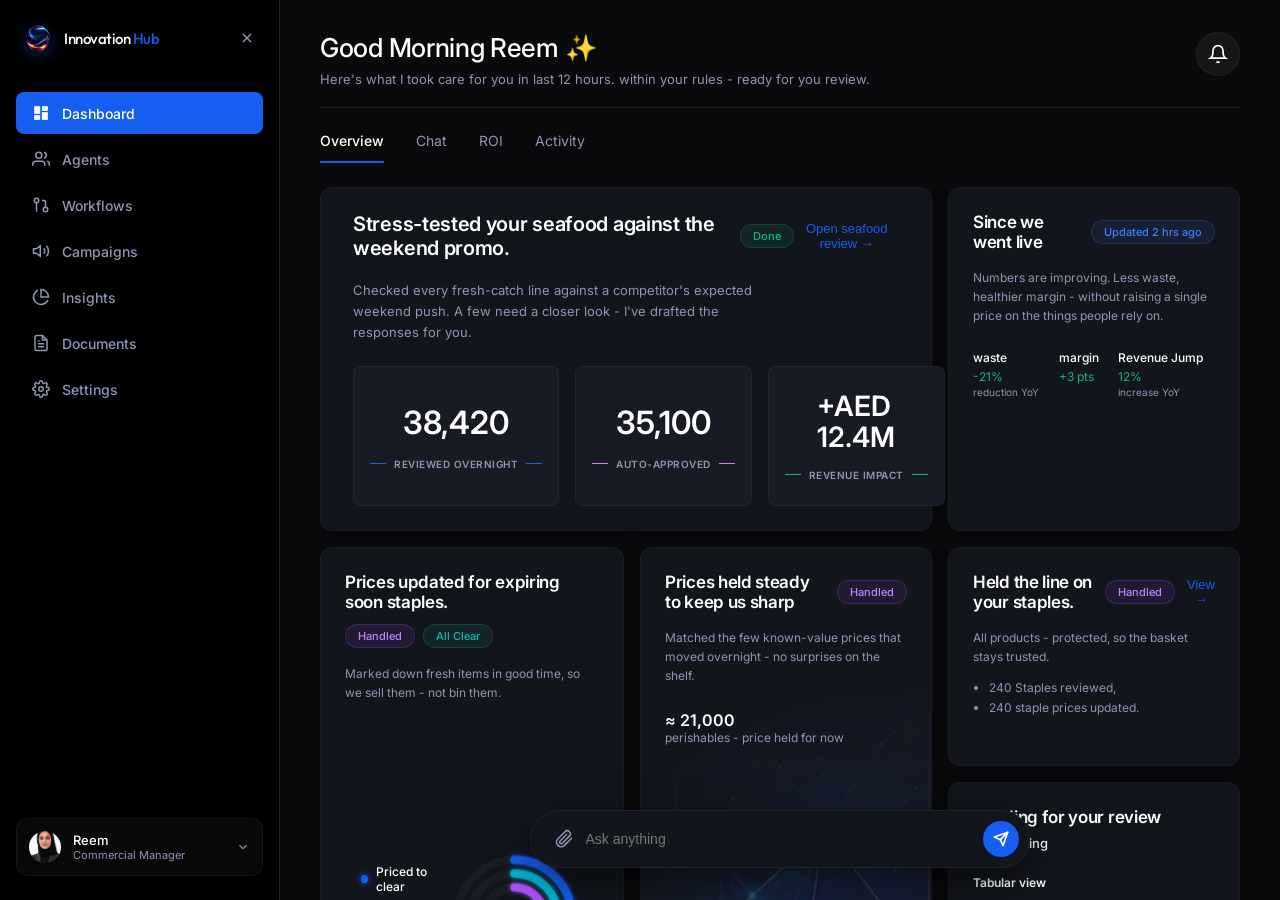
==== commit b7853b03: "Update chat layout and dark theme UI" ====
--- a/index.html
+++ b/index.html
@@ -91,8 +91,7 @@
       <!-- Navigation Tabs -->
       <div style="display: flex; gap: 32px; margin-bottom: 24px; padding-bottom: 0;">
         <div style="padding-bottom: 12px; border-bottom: 2px solid #155EEF; color: #FFFFFF; font-size: 14px; font-weight: 500; cursor: pointer;">Overview</div>
-        <div style="padding-bottom: 12px; color: #8F95B2; font-size: 14px; font-weight: 400; cursor: pointer;">Summary</div>
-        <div style="padding-bottom: 12px; color: #8F95B2; font-size: 14px; font-weight: 400; cursor: pointer;">Chat</div>
+        <a href="chat.html" style="padding-bottom: 12px; color: #8F95B2; font-size: 14px; font-weight: 400; cursor: pointer; text-decoration: none;">Chat</a>
         <div style="padding-bottom: 12px; color: #8F95B2; font-size: 14px; font-weight: 400; cursor: pointer;">ROI</div>
         <div style="padding-bottom: 12px; color: #8F95B2; font-size: 14px; font-weight: 400; cursor: pointer;">Activity</div>
       </div>
@@ -331,8 +330,8 @@
     <!-- Floating Prompt Box -->
     <div style="position: fixed; bottom: 32px; left: calc(280px + (100vw - 280px) / 2); transform: translateX(-50%); width: 500px; background: #13151D; border: 1px solid rgba(255,255,255,0.05); border-radius: 100px; padding: 10px 10px 10px 24px; display: flex; align-items: center; justify-content: space-between; box-shadow: 0 12px 40px rgba(0,0,0,0.5); z-index: 1000;">
       <div style="display: flex; align-items: center; gap: 12px; flex: 1;">
-        <svg viewBox="0 0 24 24" width="20" height="20" fill="none" stroke="#8F95B2" stroke-width="2" stroke-linecap="round" stroke-linejoin="round"><path d="M21 15a2 2 0 0 1-2 2H7l-4 4V5a2 2 0 0 1 2-2h14a2 2 0 0 1 2 2z"></path></svg>
-        <input type="text" placeholder="Ask AI to analyze this data..." style="background: transparent; border: none; color: #FFFFFF; font-size: 14px; outline: none; width: 100%;">
+        <svg viewBox="0 0 24 24" width="20" height="20" fill="none" stroke="#8F95B2" stroke-width="2" stroke-linecap="round" stroke-linejoin="round"><path d="M21.44 11.05l-9.19 9.19a6 6 0 0 1-8.49-8.49l9.19-9.19a4 4 0 0 1 5.66 5.66l-9.2 9.19a2 2 0 0 1-2.83-2.83l8.49-8.48"></path></svg>
+        <input type="text" placeholder="Ask anything" style="background: transparent; border: none; color: #FFFFFF; font-size: 14px; outline: none; width: 100%;">
       </div>
       <button style="background: #155EEF; border: none; border-radius: 50%; width: 36px; height: 36px; display: flex; align-items: center; justify-content: center; cursor: pointer; margin-left: 12px;">
         <svg viewBox="0 0 24 24" width="16" height="16" fill="none" stroke="#FFFFFF" stroke-width="2.5" stroke-linecap="round" stroke-linejoin="round"><line x1="22" y1="2" x2="11" y2="13"></line><polygon points="22 2 15 22 11 13 2 9 22 2"></polygon></svg>
--- a/styles.css
+++ b/styles.css
@@ -1 +1,1737 @@
-/Users/ashika/InnovationHub/styles.css+/* ============================================
+   Innovation Hub - Dark Mode Design System
+   ============================================ */
+
+@import url('https://fonts.googleapis.com/css2?family=Outfit:wght@300;400;500;600;700&family=Inter:wght@400;500;600&display=swap');
+
+:root {
+  /* Core Colors */
+  --bg-dark: #07090E; /* Very dark blue-black background */
+  --bg-surface: #0E131F; /* Dark surface for cards */
+  --bg-surface-glass: rgba(14, 19, 31, 0.75);
+  --border-color: #1A2235; /* Subtle borders */
+  
+  /* Primary Accents */
+  --color-primary: #155EEF; /* Vibrant Blue from the image */
+  --color-primary-glow: rgba(21, 94, 239, 0.3);
+  --color-primary-dark: #0D4AC0;
+  
+  /* Text */
+  --text-primary: #f8fafc;
+  --text-secondary: #a1a1aa;
+  
+  /* Status Colors */
+  --status-active: #10b981; /* Emerald */
+  --status-active-glow: rgba(16, 185, 129, 0.3);
+  --status-idle: #64748b; /* Slate */
+  
+  /* Layout Dimensions */
+  --sidebar-width: 280px;
+  --header-height: 80px;
+  
+  /* Typography */
+  --font-display: 'Outfit', sans-serif;
+  --font-body: 'Inter', sans-serif;
+}
+
+* {
+  box-sizing: border-box;
+  margin: 0;
+  padding: 0;
+}
+
+body {
+  font-family: var(--font-body);
+  background-color: var(--bg-dark);
+  color: var(--text-primary);
+  display: flex;
+  height: 100vh;
+  overflow: hidden;
+  background-image: radial-gradient(ellipse at 50% 0%, rgba(21, 94, 239, 0.18) 0%, transparent 60%);
+}
+
+/* --- Utilities --- */
+.glass-panel {
+  background: var(--bg-surface-glass);
+  backdrop-filter: blur(20px);
+  -webkit-backdrop-filter: blur(20px);
+  border: 1px solid var(--border-color);
+  border-radius: 16px;
+}
+
+.text-gradient {
+  background: linear-gradient(135deg, #e879f9, #a855f7);
+  -webkit-background-clip: text;
+  -webkit-text-fill-color: transparent;
+}
+
+/* --- Sidebar --- */
+.sidebar {
+  width: var(--sidebar-width);
+  height: 100vh;
+  background: var(--bg-surface);
+  border-right: 1px solid var(--border-color);
+  display: flex;
+  flex-direction: column;
+  padding: 24px;
+  position: relative;
+  z-index: 100;
+}
+
+.logo-area {
+  display: flex;
+  align-items: center;
+  gap: 12px;
+  margin-bottom: 48px;
+}
+
+.logo-icon {
+  width: 36px;
+  height: 36px;
+  background: linear-gradient(135deg, var(--color-primary), var(--color-primary-dark));
+  border-radius: 10px;
+  display: flex;
+  align-items: center;
+  justify-content: center;
+  box-shadow: 0 4px 12px var(--color-primary-glow);
+}
+
+.logo-text {
+  font-family: var(--font-display);
+  font-size: 20px;
+  font-weight: 400;
+  letter-spacing: -0.5px;
+}
+
+.nav-menu {
+  display: flex;
+  flex-direction: column;
+  gap: 8px;
+  flex: 1;
+}
+
+.nav-item {
+  display: flex;
+  align-items: center;
+  gap: 14px;
+  padding: 14px 16px;
+  border-radius: 12px;
+  color: var(--text-secondary);
+  text-decoration: none;
+  font-weight: 400;
+  font-size: 15px;
+  transition: all 0.2s ease;
+}
+
+.nav-item:hover {
+  background: rgba(255, 255, 255, 0.05);
+  color: var(--text-primary);
+}
+
+.nav-item.active {
+  background: linear-gradient(90deg, rgba(168, 85, 247, 0.15) 0%, transparent 100%);
+  color: var(--text-primary);
+  border-left: 3px solid var(--color-primary);
+}
+
+.nav-item svg {
+  stroke-width: 2;
+  transition: all 0.2s ease;
+}
+
+.nav-item.active svg {
+  stroke: var(--color-primary);
+}
+
+/* User Profile Mini */
+.sidebar-profile {
+  margin-top: auto;
+  display: flex;
+  align-items: center;
+  gap: 12px;
+  padding: 16px;
+  background: rgba(255, 255, 255, 0.03);
+  border-radius: 16px;
+  border: 1px solid var(--border-color);
+  cursor: pointer;
+  transition: border-color 0.2s ease;
+}
+
+.sidebar-profile:hover {
+  border-color: rgba(255, 255, 255, 0.1);
+}
+
+.profile-img {
+  width: 40px;
+  height: 40px;
+  border-radius: 50%;
+  object-fit: cover;
+  border: 2px solid var(--border-color);
+}
+
+.profile-info {
+  flex: 1;
+}
+
+.profile-name {
+  font-size: 14px;
+  font-weight: 400;
+  color: var(--text-primary);
+}
+
+.profile-role {
+  font-size: 12px;
+  color: var(--text-secondary);
+  margin-top: 2px;
+}
+
+/* --- Main Content --- */
+.main-content {
+  flex: 1;
+  display: flex;
+  flex-direction: column;
+  position: relative;
+}
+
+/* Top Header */
+.top-header {
+  height: var(--header-height);
+  padding: 0 40px;
+  display: flex;
+  align-items: center;
+  justify-content: space-between;
+  border-bottom: 1px solid rgba(255, 255, 255, 0.05);
+}
+
+.header-title {
+  font-family: var(--font-display);
+  font-size: 24px;
+  font-weight: 400;
+}
+
+.header-actions {
+  display: flex;
+  align-items: center;
+  gap: 16px;
+}
+
+.btn-icon {
+  background: transparent;
+  border: 1px solid var(--border-color);
+  color: var(--text-secondary);
+  width: 40px;
+  height: 40px;
+  border-radius: 12px;
+  display: flex;
+  align-items: center;
+  justify-content: center;
+  cursor: pointer;
+  transition: all 0.2s ease;
+}
+
+.btn-icon:hover {
+  background: rgba(255, 255, 255, 0.05);
+  color: var(--text-primary);
+}
+
+/* Content Area */
+.content-scroll {
+  flex: 1;
+  overflow-y: auto;
+  padding: 40px;
+}
+
+/* Tabs */
+.content-tabs {
+  display: flex;
+  gap: 32px;
+  border-bottom: 1px solid var(--border-color);
+  margin-bottom: 32px;
+}
+
+.tab {
+  padding: 0 0 16px 0;
+  color: var(--text-secondary);
+  font-weight: 400;
+  font-size: 15px;
+  cursor: pointer;
+  position: relative;
+  transition: color 0.2s ease;
+}
+
+.tab:hover {
+  color: var(--text-primary);
+}
+
+.tab.active {
+  color: var(--text-primary);
+}
+
+.tab.active::after {
+  content: '';
+  position: absolute;
+  bottom: -1px;
+  left: 0;
+  width: 100%;
+  height: 2px;
+  background: var(--color-primary);
+  border-radius: 2px 2px 0 0;
+  box-shadow: 0 -2px 10px var(--color-primary-glow);
+}
+
+/* Dashboard Grid */
+.dashboard-grid {
+  display: grid;
+  grid-template-columns: repeat(3, 1fr);
+  gap: 24px;
+  margin-bottom: 32px;
+}
+
+.stat-card {
+  padding: 24px;
+  display: flex;
+  flex-direction: column;
+  gap: 12px;
+  position: relative;
+  overflow: hidden;
+}
+
+.stat-card::before {
+  content: '';
+  position: absolute;
+  top: 0; left: 0; right: 0; height: 100%;
+  background: linear-gradient(180deg, rgba(255,255,255,0.03) 0%, transparent 100%);
+  pointer-events: none;
+}
+
+.stat-header {
+  display: flex;
+  justify-content: space-between;
+  align-items: center;
+  color: var(--text-secondary);
+  font-size: 14px;
+  font-weight: 400;
+}
+
+.stat-value {
+  font-family: var(--font-display);
+  font-size: 36px;
+  font-weight: 400;
+  color: var(--text-primary);
+}
+
+.stat-trend {
+  display: flex;
+  align-items: center;
+  gap: 4px;
+  font-size: 13px;
+  font-weight: 400;
+}
+
+.trend-up { color: var(--status-active); }
+.trend-down { color: var(--color-danger); }
+
+/* AI Agent Cards */
+.section-title {
+  font-family: var(--font-display);
+  font-size: 20px;
+  font-weight: 400;
+  margin-bottom: 20px;
+  display: flex;
+  align-items: center;
+  gap: 12px;
+}
+
+.agent-grid {
+  display: grid;
+  grid-template-columns: repeat(auto-fit, minmax(280px, 1fr));
+  gap: 24px;
+}
+
+.agent-card {
+  padding: 24px;
+  display: flex;
+  flex-direction: column;
+  transition: transform 0.2s ease, box-shadow 0.2s ease;
+  cursor: pointer;
+}
+
+.agent-card:hover {
+  transform: translateY(-4px);
+  box-shadow: 0 12px 24px rgba(0, 0, 0, 0.4);
+  border-color: rgba(168, 85, 247, 0.4);
+}
+
+.agent-header {
+  display: flex;
+  justify-content: space-between;
+  align-items: flex-start;
+  margin-bottom: 16px;
+}
+
+.agent-icon-wrapper {
+  width: 48px;
+  height: 48px;
+  border-radius: 12px;
+  background: rgba(255, 255, 255, 0.05);
+  display: flex;
+  align-items: center;
+  justify-content: center;
+  color: var(--color-primary);
+}
+
+.agent-status {
+  padding: 4px 10px;
+  border-radius: 12px;
+  font-size: 11px;
+  font-weight: 400;
+  text-transform: uppercase;
+  letter-spacing: 0.5px;
+}
+
+.status-active {
+  background: var(--status-active-glow);
+  color: var(--status-active);
+  border: 1px solid rgba(16, 185, 129, 0.2);
+}
+
+.status-idle {
+  background: rgba(100, 116, 139, 0.2);
+  color: var(--status-idle);
+  border: 1px solid rgba(100, 116, 139, 0.2);
+}
+
+.agent-name {
+  font-family: var(--font-display);
+  font-size: 18px;
+  font-weight: 400;
+  margin-bottom: 6px;
+}
+
+.agent-desc {
+  font-size: 13px;
+  color: var(--text-secondary);
+  line-height: 1.5;
+  margin-bottom: 24px;
+  flex: 1;
+}
+
+.agent-progress {
+  height: 4px;
+  background: rgba(255, 255, 255, 0.1);
+  border-radius: 2px;
+  overflow: hidden;
+}
+
+.progress-bar {
+  height: 100%;
+  background: linear-gradient(90deg, var(--color-primary), #e879f9);
+  border-radius: 2px;
+  box-shadow: 0 0 10px var(--color-primary-glow);
+}
+
+
+/* ============================================
+   Summary Page Styles
+   ============================================ */
+
+.summary-header-wrap {
+  margin-bottom: 24px;
+}
+
+.summary-header-top {
+  margin-bottom: 12px;
+}
+
+.back-link {
+  display: inline-flex;
+  align-items: center;
+  gap: 8px;
+  color: var(--color-primary);
+  font-weight: 400;
+  text-decoration: none;
+  font-size: 14px;
+}
+
+.summary-header-main {
+  display: flex;
+  justify-content: space-between;
+  align-items: flex-start;
+}
+
+.summary-title {
+  font-size: 28px;
+  font-weight: 400;
+  color: var(--color-text-primary);
+  margin-bottom: 4px;
+}
+
+.summary-subtitle {
+  font-size: 15px;
+  color: var(--color-text-secondary);
+}
+
+.summary-actions {
+  display: flex;
+  align-items: center;
+  gap: 12px;
+}
+
+.btn-outline {
+  display: inline-flex;
+  align-items: center;
+  gap: 8px;
+  padding: 10px 16px;
+  background-color: transparent;
+  border: 1px solid var(--border-color);
+  border-radius: 8px;
+  font-family: var(--font-family);
+  font-size: 14px;
+  font-weight: 400;
+  color: var(--color-text-primary);
+  cursor: pointer;
+  transition: background-color 0.2s;
+}
+
+.btn-outline:hover {
+  background-color: rgba(255, 255, 255, 0.05);
+}
+
+.btn-icon {
+  display: inline-flex;
+  align-items: center;
+  justify-content: center;
+  width: 40px;
+  height: 40px;
+  background-color: transparent;
+  border: 1px solid var(--border-color);
+  border-radius: 8px;
+  color: var(--color-text-primary);
+  cursor: pointer;
+}
+
+/* Summary Layout */
+.summary-layout {
+  display: grid;
+  grid-template-columns: minmax(0, 7fr) minmax(0, 3fr);
+  gap: 24px;
+  align-items: start;
+}
+
+.summary-left {
+  background-color: var(--bg-surface-glass); backdrop-filter: blur(16px);
+  border-radius: var(--card-radius);
+  box-shadow: var(--card-shadow);
+  padding: 32px;
+}
+
+.summary-right {
+  background-color: var(--bg-surface-glass); backdrop-filter: blur(16px);
+  border-radius: var(--card-radius);
+  box-shadow: var(--card-shadow);
+  padding: 32px;
+}
+
+/* Tabs */
+.summary-tabs {
+  display: flex;
+  gap: 32px;
+  border-bottom: 1px solid var(--border-color);
+  margin-bottom: 32px;
+}
+
+.tab-item {
+  padding-bottom: 16px;
+  font-size: 15px;
+  font-weight: 400;
+  color: var(--color-text-secondary);
+  cursor: pointer;
+  position: relative;
+}
+
+.tab-item.active {
+  color: var(--color-text-primary);
+  font-weight: 400;
+}
+
+.tab-item.active::after {
+  content: '';
+  position: absolute;
+  bottom: -1px;
+  left: 0;
+  width: 100%;
+  height: 2px;
+  background-color: var(--color-primary);
+}
+
+/* Sections */
+.summary-section {
+  margin-bottom: 36px;
+}
+
+.summary-section:last-child {
+  margin-bottom: 0;
+}
+
+.section-header {
+  display: flex;
+  justify-content: space-between;
+  align-items: baseline;
+  margin-bottom: 16px;
+}
+
+.section-heading {
+  font-size: 18px;
+  font-weight: 400;
+  color: var(--color-text-primary);
+  margin-bottom: 16px;
+}
+
+.section-header .section-heading {
+  margin-bottom: 0;
+}
+
+.view-detailed-link {
+  font-size: 14px;
+  font-weight: 400;
+  color: var(--color-primary);
+  text-decoration: none;
+}
+
+.section-text {
+  font-size: 15px;
+  color: var(--color-text-secondary);
+  line-height: 1.6;
+}
+
+/* Agent Pills */
+.agent-pills {
+  display: flex;
+  flex-wrap: wrap;
+  gap: 12px;
+}
+
+.agent-pill {
+  background-color: #F5F3FF;
+  color: var(--color-primary);
+  padding: 8px 16px;
+  border-radius: 20px;
+  font-size: 13px;
+  font-weight: 400;
+}
+
+/* Triggering List */
+.triggering-list {
+  list-style: none;
+  padding: 0;
+}
+
+.triggering-list li {
+  position: relative;
+  padding-left: 20px;
+  margin-bottom: 12px;
+  font-size: 15px;
+  color: var(--color-text-secondary);
+}
+
+.triggering-list li::before {
+  content: '';
+  position: absolute;
+  left: 0;
+  top: 8px;
+  width: 6px;
+  height: 6px;
+  background-color: var(--color-primary);
+  border-radius: 50%;
+}
+
+/* Contributions Grid */
+.contributions-grid {
+  display: grid;
+  grid-template-columns: repeat(4, 1fr);
+  gap: 16px;
+}
+
+.contribution-card {
+  border: 1px solid var(--border-color);
+  border-radius: 12px;
+  padding: 20px;
+  display: flex;
+  flex-direction: column;
+}
+
+.contrib-title {
+  font-weight: 400;
+  font-size: 14px;
+  color: var(--color-text-primary);
+  margin-bottom: 8px;
+}
+
+.contrib-text {
+  font-size: 13px;
+  color: var(--color-text-secondary);
+  line-height: 1.5;
+  margin-bottom: 20px;
+  flex-grow: 1;
+}
+
+.contrib-link {
+  font-size: 12px;
+  font-weight: 400;
+  color: var(--color-primary);
+}
+
+/* Risks Grid */
+.risks-grid {
+  display: grid;
+  grid-template-columns: repeat(5, 1fr);
+  gap: 16px;
+}
+
+.risk-card {
+  border: 1px solid var(--border-color);
+  border-radius: 12px;
+  padding: 16px;
+  display: flex;
+  flex-direction: column;
+}
+
+.risk-icon {
+  color: var(--color-primary);
+  margin-bottom: 12px;
+}
+
+.risk-icon svg {
+  width: 24px;
+  height: 24px;
+}
+
+.risk-title {
+  font-weight: 400;
+  font-size: 13px;
+  color: var(--color-text-primary);
+  margin-bottom: 6px;
+}
+
+.risk-desc {
+  font-size: 12px;
+  color: var(--color-text-secondary);
+  line-height: 1.4;
+}
+
+/* Data Sources Row */
+.data-sources-row {
+  display: flex;
+  justify-content: flex-start;
+  gap: 48px;
+}
+
+.data-source-item {
+  display: flex;
+  flex-direction: column;
+  align-items: flex-start;
+}
+
+.ds-val {
+  display: flex;
+  align-items: center;
+  gap: 8px;
+  font-size: 20px;
+  font-weight: 400;
+  color: var(--color-text-primary);
+  margin-bottom: 4px;
+}
+
+.ds-val svg {
+  width: 20px;
+  height: 20px;
+  color: var(--color-primary);
+}
+
+.ds-label {
+  font-size: 13px;
+  color: var(--color-text-secondary);
+}
+
+/* Decision Timeline */
+.decision-heading {
+  margin-bottom: 32px;
+}
+
+.decision-timeline {
+  position: relative;
+}
+
+.timeline-item {
+  display: flex;
+  position: relative;
+  margin-bottom: 32px;
+}
+
+.timeline-item:last-child {
+  margin-bottom: 0;
+}
+
+.timeline-item::before {
+  content: '';
+  position: absolute;
+  left: 51px;
+  top: 32px;
+  bottom: -32px;
+  width: 2px;
+  background-color: var(--color-border);
+  z-index: 1;
+}
+
+.timeline-item:last-child::before {
+  display: none;
+}
+
+.timeline-step {
+  width: 32px;
+  font-weight: 400;
+  font-size: 15px;
+  color: var(--color-text-primary);
+  padding-top: 6px;
+}
+
+.timeline-node {
+  width: 40px;
+  height: 40px;
+  border-radius: 50%;
+  background-color: var(--color-page-bg);
+  display: flex;
+  align-items: center;
+  justify-content: center;
+  margin-right: 16px;
+  position: relative;
+  z-index: 2;
+}
+
+.timeline-icon svg {
+  width: 20px;
+  height: 20px;
+  color: var(--color-text-primary);
+}
+
+.timeline-content {
+  flex-grow: 1;
+  padding-top: 4px;
+}
+
+.timeline-title {
+  font-weight: 400;
+  font-size: 14px;
+  color: var(--color-text-primary);
+  margin-bottom: 2px;
+}
+
+.timeline-action {
+  font-weight: 400;
+  font-size: 15px;
+  color: var(--color-text-primary);
+  margin-bottom: 4px;
+}
+
+.timeline-desc {
+  font-size: 13px;
+  color: var(--color-text-secondary);
+}
+
+/* ============================================
+   Analysis Page Styles & Padding Updates
+   ============================================ */
+.analysis-page-content {
+  display: flex;
+  flex-direction: column;
+  height: 100vh;
+  overflow: hidden;
+  padding: 0;
+}
+
+.analysis-scroll-area {
+  flex: 1;
+  overflow-y: auto;
+  padding: 40px 64px 0 64px;
+}
+
+.analysis-bottom-area {
+  padding: 0 64px 24px 64px;
+  background-color: var(--color-page-bg);
+  flex-shrink: 0;
+}
+
+.summary-page-content {
+  padding: 40px 64px;
+}
+
+.analysis-card {
+  background-color: var(--bg-surface-glass); backdrop-filter: blur(16px);
+  border: 1px solid var(--border-color);
+  border-radius: var(--card-radius);
+  box-shadow: var(--card-shadow);
+  padding: 32px;
+  position: relative;
+  margin-bottom: 80px;
+}
+
+.analysis-main-header {
+  display: flex;
+  align-items: center;
+  gap: 16px;
+  margin-bottom: 24px;
+}
+
+.analysis-main-icon {
+  width: 48px;
+  height: 48px;
+  border-radius: 50%;
+  background-color: #F5F3FF;
+  display: flex;
+  align-items: center;
+  justify-content: center;
+  color: var(--color-primary);
+}
+.analysis-main-icon svg { width: 24px; height: 24px; }
+
+.analysis-main-title { font-size: 20px; font-weight: 400; color: var(--color-text-primary); margin-bottom: 4px; }
+.analysis-main-subtitle { font-size: 14px; color: var(--color-text-secondary); }
+
+.analysis-meta { display: flex; gap: 40px; margin-bottom: 40px; }
+.analysis-meta-item { display: flex; align-items: center; gap: 8px; font-size: 14px; font-weight: 400; color: var(--color-text-primary); }
+.analysis-meta-item svg { width: 18px; height: 18px; color: var(--color-primary); }
+.analysis-meta-item span.light { font-weight: 400; color: var(--color-text-secondary); }
+
+/* Executive Snapshot */
+.snapshot-table {
+  display: flex;
+  border-radius: 12px;
+  border: 1px solid var(--border-color);
+  overflow: hidden;
+  margin-bottom: 40px;
+}
+.snapshot-col {
+  flex: 1;
+  padding: 16px 20px;
+  text-align: center;
+  border-right: 1px solid var(--border-color);
+  background-color: #FAFAFA;
+}
+.snapshot-col:last-child { border-right: none; }
+.snapshot-col:nth-child(even) { background-color: #FFFFFF; }
+.snapshot-label { font-size: 13px; font-weight: 400; color: var(--color-text-primary); margin-bottom: 12px; }
+.snapshot-value { font-size: 14px; font-weight: 400; color: var(--color-text-secondary); }
+
+/* Agent Findings */
+.findings-grid {
+  display: grid;
+  grid-template-columns: repeat(4, 1fr);
+  gap: 16px;
+  margin-bottom: 40px;
+}
+.finding-card {
+  border: 1px solid var(--border-color);
+  border-radius: 12px;
+  padding: 20px;
+}
+.finding-header { display: flex; align-items: center; gap: 12px; margin-bottom: 16px; font-weight: 400; font-size: 15px; }
+.finding-header svg { width: 20px; height: 20px; color: var(--color-primary); }
+.finding-list { list-style: none; padding: 0; margin: 0; }
+.finding-list li {
+  position: relative; padding-left: 16px; margin-bottom: 12px; font-size: 13px; color: var(--color-text-secondary); line-height: 1.5;
+}
+.finding-list li::before {
+  content: ''; position: absolute; left: 0; top: 6px; width: 4px; height: 4px; background-color: var(--color-primary); border-radius: 50%;
+}
+
+/* Response Scenario Comparison */
+.scenario-chart-container {
+  border: 1px solid var(--border-color);
+  border-radius: 12px;
+  padding: 40px 60px;
+  margin-bottom: 40px;
+  display: flex;
+  justify-content: center;
+}
+
+.chart-mockup {
+  position: relative;
+  width: 100%;
+  max-width: 600px;
+  height: 250px;
+  display: flex;
+  justify-content: space-around;
+  align-items: flex-end;
+  border-bottom: 1px solid var(--border-color);
+  background-image: linear-gradient(to top, var(--color-border) 1px, transparent 1px);
+  background-size: 100% 50px;
+  background-position: left bottom;
+}
+
+.chart-y-axis-left { position: absolute; left: -40px; top: -10px; bottom: -10px; display: flex; flex-direction: column; justify-content: space-between; font-size: 12px; color: var(--color-text-secondary); text-align: right; }
+.chart-y-axis-right { position: absolute; right: -40px; top: -10px; bottom: -10px; display: flex; flex-direction: column; justify-content: space-between; font-size: 12px; color: var(--color-text-secondary); text-align: left; }
+.chart-x-axis { position: absolute; bottom: -30px; left: 0; right: 0; display: flex; justify-content: space-around; font-size: 13px; color: var(--color-text-secondary); }
+
+.chart-bar-group {
+  display: flex;
+  flex-direction: column;
+  align-items: center;
+  position: relative;
+  z-index: 2;
+  width: 40px;
+}
+.chart-bar { width: 100%; background-color: var(--color-primary); border-top-left-radius: 4px; border-top-right-radius: 4px; }
+.chart-legend { position: absolute; bottom: -60px; left: 0; right: 0; display: flex; justify-content: center; gap: 24px; font-size: 12px; font-weight: 400; color: var(--color-text-secondary); }
+.legend-item { display: flex; align-items: center; gap: 8px; }
+.legend-color { width: 12px; height: 12px; border-radius: 2px; }
+
+/* SVG Line Overlay */
+.chart-line-svg {
+  position: absolute;
+  top: 0;
+  left: 0;
+  width: 100%;
+  height: 100%;
+  z-index: 3;
+  pointer-events: none;
+}
+
+/* Response Strategy */
+.strategy-grid {
+  display: grid;
+  grid-template-columns: repeat(3, 1fr);
+  gap: 16px;
+  margin-bottom: 40px;
+}
+.strategy-card { border: 1px solid var(--border-color); border-radius: 12px; padding: 20px; }
+.strategy-header { display: flex; align-items: center; gap: 12px; font-weight: 400; font-size: 15px; margin-bottom: 12px; }
+.strategy-header img { width: 24px; border-radius: 2px; }
+.strategy-title { font-size: 15px; font-weight: 400; color: var(--color-primary); margin-bottom: 8px; }
+.strategy-desc { font-size: 14px; color: var(--color-text-secondary); margin-bottom: 16px; }
+.strategy-risk-label { font-size: 12px; color: var(--color-text-secondary); margin-bottom: 6px; }
+.strategy-risk { font-size: 13px; font-weight: 400; padding: 4px 12px; border-radius: 12px; display: inline-block; }
+.risk-medium { background-color: #F8FAFC; color: var(--color-primary); border: 1px solid var(--border-color); }
+.risk-high { background-color: #F8FAFC; color: var(--color-danger); border: 1px solid var(--border-color); }
+.risk-low { background-color: #F8FAFC; color: var(--color-primary); border: 1px solid var(--border-color); } /* Styling slightly differently to match mockup 'Low Risk' pill color */
+
+/* Projected Business Impact */
+.impact-row { display: flex; gap: 32px; justify-content: space-between; margin-bottom: 40px; }
+.impact-item { display: flex; align-items: center; gap: 16px; }
+.impact-icon { width: 40px; height: 40px; border-radius: 8px; background-color: var(--color-primary); color: white; display: flex; align-items: center; justify-content: center; }
+.impact-icon svg { width: 20px; height: 20px; }
+.impact-info { display: flex; flex-direction: column; }
+.impact-val { font-size: 18px; font-weight: 400; color: var(--color-text-primary); margin-bottom: 2px; }
+.impact-label { font-size: 13px; color: var(--color-text-secondary); }
+
+/* Recommended Actions */
+.actions-grid { display: grid; grid-template-columns: repeat(4, 1fr); gap: 16px; margin-bottom: 40px; }
+.action-card-small { display: flex; align-items: flex-start; gap: 12px; border: 1px solid var(--border-color); border-radius: 12px; padding: 16px; }
+.action-icon-small { color: var(--color-primary); }
+.action-icon-small svg { width: 20px; height: 20px; }
+.action-info-small { display: flex; flex-direction: column; }
+.action-title-small { font-size: 14px; font-weight: 400; color: var(--color-text-primary); margin-bottom: 4px; }
+.action-desc-small { font-size: 12px; color: var(--color-text-secondary); line-height: 1.4; }
+
+/* User Message */
+.user-message {
+  width: fit-content;
+  max-width: 90%;
+  margin-left: auto;
+  background-color: #F8F6FF;
+  border: 1px solid #E5E0FF;
+  border-radius: 16px;
+  border-bottom-right-radius: 4px;
+  padding: 24px;
+  margin-bottom: 32px;
+  color: var(--color-text-primary);
+  font-size: 15px;
+  line-height: 1.6;
+}
+.user-message-text {
+  white-space: pre-wrap;
+}
+.user-message-attachments {
+  display: flex;
+  gap: 16px;
+  flex-wrap: wrap;
+  margin-top: 16px;
+}
+.attachment-thumbnail {
+  width: 120px;
+  height: 120px;
+  border-radius: 8px;
+  object-fit: cover;
+  border: 1px solid var(--border-color);
+  background: var(--bg-surface-glass);
+}
+.preview-doc {
+  width: 100%;
+  height: 100%;
+  display: flex;
+  align-items: center;
+  justify-content: center;
+  background: #f0f0f0;
+  font-size: 12px;
+  color: #555;
+  text-align: center;
+  padding: 4px;
+  word-break: break-word;
+  box-sizing: border-box;
+}
+
+/* Side Drawer */
+.side-drawer {
+  position: fixed;
+  top: 0;
+  right: -420px;
+  width: 420px;
+  height: 100vh;
+  background: var(--bg-surface-glass);
+  box-shadow: -4px 0 24px rgba(0,0,0,0.1);
+  transition: right 0.3s ease;
+  z-index: 1000;
+  padding: 24px;
+  display: flex;
+  flex-direction: column;
+  overflow-y: auto;
+  box-sizing: border-box;
+}
+.side-drawer.open {
+  right: 0;
+}
+.drawer-header {
+  display: flex;
+  align-items: center;
+  justify-content: space-between;
+  margin-bottom: 24px;
+}
+.drawer-title {
+  font-size: 18px;
+  font-weight: 400;
+  color: var(--color-text-primary);
+}
+.drawer-close {
+  background: none;
+  border: none;
+  color: var(--color-text-secondary);
+  cursor: pointer;
+  display: flex;
+  align-items: center;
+  justify-content: center;
+  padding: 4px;
+}
+.drawer-section-header {
+  display: flex;
+  align-items: center;
+  justify-content: space-between;
+  margin-bottom: 16px;
+}
+.agent-card-side {
+  border: 1px solid var(--border-color);
+  border-radius: 16px;
+  padding: 16px;
+  display: flex;
+  gap: 12px;
+  margin-bottom: 12px;
+  transition: all 0.3s ease;
+  background: var(--bg-surface-glass);
+}
+.agent-card-side .agent-name {
+  font-size: 14px;
+  font-weight: 400;
+  color: var(--color-text-primary);
+  margin-bottom: 4px;
+}
+.agent-card-side .agent-desc {
+  font-size: 12px;
+  color: var(--color-text-secondary);
+  line-height: 1.4;
+}
+/* Agent Animations */
+.agent-card-side.active {
+  border-color: var(--color-primary);
+  box-shadow: 0 0 0 2px rgba(124, 92, 252, 0.2);
+  animation: pulse-purple 2s infinite;
+}
+@keyframes pulse-purple {
+  0% { box-shadow: 0 0 0 0 rgba(124, 92, 252, 0.4); }
+  70% { box-shadow: 0 0 0 6px rgba(124, 92, 252, 0); }
+  100% { box-shadow: 0 0 0 0 rgba(124, 92, 252, 0); }
+}
+.agent-card-side.completed {
+  border-color: #22C55E;
+}
+.agent-card-side.completed .agent-icon {
+  color: #22C55E !important;
+}
+.drawer-timeline {
+  display: flex;
+  flex-direction: column;
+  padding-left: 8px;
+  position: relative;
+  margin-top: 16px;
+}
+.drawer-timeline::before {
+  content: '';
+  position: absolute;
+  left: 14px;
+  top: 8px;
+  bottom: 24px;
+  width: 2px;
+  background: #E5E7EB;
+  z-index: 0;
+}
+.drawer-step {
+  display: flex;
+  gap: 16px;
+  padding-bottom: 24px;
+  position: relative;
+  cursor: pointer;
+  z-index: 1;
+}
+.drawer-step:hover .thinking-step-title {
+  text-decoration: underline;
+  text-decoration-color: var(--color-primary);
+}
+.drawer-step-dot {
+  width: 14px;
+  height: 14px;
+  border-radius: 50%;
+  background: #E5E7EB;
+  margin-top: 2px;
+  transition: all 0.3s;
+  box-shadow: 0 0 0 4px white;
+}
+.drawer-step.active .drawer-step-dot {
+  background: var(--color-primary);
+  box-shadow: 0 0 0 4px #E5E0FF;
+}
+.drawer-step.completed .drawer-step-dot {
+  background: var(--color-primary);
+}
+.drawer-step-title {
+  font-size: 14px;
+  font-weight: 400;
+  color: var(--color-text-primary);
+  margin-bottom: 2px;
+}
+.drawer-step-desc {
+  font-size: 12px;
+  color: var(--color-text-secondary);
+  line-height: 1.4;
+}
+
+/* Thinking Steps */
+.thinking-card {
+  background-color: var(--bg-surface-glass);
+  border-radius: var(--card-radius);
+  box-shadow: var(--card-shadow);
+  padding: 24px;
+  margin-bottom: 32px;
+  border: 1px solid var(--border-color);
+}
+.thinking-header {
+  display: flex;
+  justify-content: space-between;
+  align-items: center;
+  margin-bottom: 16px;
+}
+.thinking-title {
+  font-size: 18px;
+  font-weight: 400;
+  color: var(--color-text-primary);
+}
+.thinking-toggle {
+  font-size: 13px;
+  color: var(--color-primary);
+  font-weight: 400;
+  cursor: pointer;
+  background: none;
+  border: none;
+}
+.thinking-steps {
+  display: flex;
+  flex-direction: column;
+  gap: 4px;
+}
+.thinking-step {
+  display: flex;
+  align-items: flex-start;
+  gap: 16px;
+  padding: 12px 16px;
+  border-radius: 8px;
+  transition: all 0.3s ease;
+}
+.thinking-step.active {
+  background-color: #F8F6FF;
+}
+.thinking-step-icon {
+  width: 24px;
+  height: 24px;
+  flex-shrink: 0;
+  display: flex;
+  align-items: center;
+  justify-content: center;
+}
+.thinking-step-icon svg {
+  width: 20px;
+  height: 20px;
+}
+.thinking-step.completed .thinking-step-icon {
+  color: #111827;
+}
+.thinking-step.active .thinking-step-icon {
+  color: var(--color-primary);
+  animation: spin 2s linear infinite;
+}
+.thinking-step.pending .thinking-step-icon {
+  color: var(--color-text-secondary);
+  opacity: 0.2;
+}
+@keyframes spin {
+  100% { transform: rotate(360deg); }
+}
+.thinking-step-content {
+  display: flex;
+  flex-direction: column;
+}
+.thinking-step-title {
+  font-size: 14px;
+  font-weight: 400;
+  color: var(--color-text-primary);
+  margin-bottom: 2px;
+}
+.thinking-step.active .thinking-step-title,
+.thinking-step.active .thinking-step-desc {
+  color: var(--color-primary);
+}
+.thinking-step.pending .thinking-step-title,
+.thinking-step.pending .thinking-step-desc {
+  color: var(--color-text-secondary);
+  opacity: 0.7;
+}
+.thinking-step-desc {
+  font-size: 13px;
+  color: var(--color-text-secondary);
+}
+
+/* Chat Input Container */
+.chat-input-container {
+  width: 100%;
+  box-sizing: border-box;
+  background-color: var(--bg-surface-glass);
+  border: 1px solid var(--border-color);
+  border-radius: 32px;
+  padding: 12px 24px;
+  box-shadow: 0 4px 12px rgba(0,0,0,0.05);
+  display: flex;
+  flex-direction: column;
+}
+.chat-input-row {
+  display: flex;
+  align-items: center;
+  width: 100%;
+}
+.chat-previews {
+  display: none;
+  gap: 12px;
+  padding-bottom: 12px;
+  flex-wrap: wrap;
+}
+.chat-preview-item {
+  position: relative;
+  width: 64px;
+  height: 64px;
+  border-radius: 8px;
+  border: 1px solid var(--border-color);
+  overflow: hidden;
+}
+.chat-preview-item img {
+  width: 100%;
+  height: 100%;
+  object-fit: cover;
+}
+.chat-preview-remove {
+  position: absolute;
+  top: 4px;
+  right: 4px;
+  background: rgba(0,0,0,0.5);
+  color: white;
+  border-radius: 50%;
+  width: 18px;
+  height: 18px;
+  display: flex;
+  align-items: center;
+  justify-content: center;
+  font-size: 10px;
+  cursor: pointer;
+}
+.chat-attach { color: var(--color-text-secondary); cursor: pointer; padding: 8px; display: flex; align-items: center; position: relative; z-index: 10; }
+.chat-attach svg { width: 20px; height: 20px; pointer-events: none; }
+.chat-input { flex: 1; border: none; outline: none; padding: 8px 12px; font-size: 15px; font-family: var(--font-family); color: var(--color-text-primary); resize: none; overflow-y: hidden; line-height: 1.5; min-height: 40px; max-height: 88px; box-sizing: border-box; position: relative; z-index: 1; }
+.chat-input::placeholder { color: #A1A1AA; }
+.chat-send { width: 40px; height: 40px; border-radius: 50%; background-color: var(--color-primary); color: white; display: flex; align-items: center; justify-content: center; cursor: pointer; border: none; margin-left: 8px; flex-shrink: 0; position: relative; z-index: 10; }
+.chat-send svg { width: 18px; height: 18px; pointer-events: none; }
+
+/* Modal styles */
+.modal-backdrop {
+  position: fixed;
+  top: 0;
+  left: 0;
+  width: 100vw;
+  height: 100vh;
+  background: rgba(0,0,0,0.5);
+  z-index: 2000;
+}
+.agent-modal {
+  position: fixed;
+  top: 50%;
+  left: 50%;
+  transform: translate(-50%, -50%);
+  width: 900px;
+  max-width: 90vw;
+  max-height: 90vh;
+  background: var(--bg-surface-glass);
+  border-radius: var(--card-radius);
+  box-shadow: 0 10px 40px rgba(0,0,0,0.2);
+  z-index: 2001;
+  display: flex;
+  flex-direction: column;
+}
+.agent-modal-header {
+  padding: 24px 32px;
+  border-bottom: 1px solid var(--border-color);
+  display: flex;
+  align-items: center;
+  justify-content: space-between;
+}
+.agent-modal-title {
+  font-size: 20px;
+  font-weight: 400;
+  color: var(--color-text-primary);
+  display: flex;
+  align-items: center;
+  gap: 12px;
+}
+.agent-modal-close {
+  background: none;
+  border: none;
+  color: var(--color-text-secondary);
+  cursor: pointer;
+  padding: 4px;
+  display: flex;
+  align-items: center;
+  justify-content: center;
+  border-radius: 4px;
+}
+.agent-modal-close:hover {
+  background: rgba(0,0,0,0.05);
+  color: var(--color-text-primary);
+}
+.agent-modal-content {
+  padding: 16px 32px 32px;
+  overflow-y: auto;
+  font-size: 14px;
+  color: var(--color-text-primary);
+}
+
+/* Accordion timeline */
+.steps-accordion {
+  display: flex;
+  flex-direction: column;
+}
+.step-accordion-item {
+  display: flex;
+  gap: 24px;
+  position: relative;
+  padding-bottom: 24px;
+}
+.step-accordion-item:last-child {
+  padding-bottom: 0;
+}
+.step-accordion-line {
+  position: absolute;
+  left: 11px;
+  top: 24px;
+  bottom: 0;
+  width: 2px;
+  background-color: var(--color-border);
+}
+.step-accordion-item:last-child .step-accordion-line {
+  display: none;
+}
+.step-accordion-icon {
+  width: 24px;
+  height: 24px;
+  border-radius: 50%;
+  background-color: var(--bg-surface-glass);
+  border: 2px solid var(--color-primary);
+  display: flex;
+  align-items: center;
+  justify-content: center;
+  position: relative;
+  z-index: 2;
+  flex-shrink: 0;
+}
+.step-accordion-icon.completed {
+  background-color: var(--color-primary);
+  color: white;
+}
+.step-accordion-content {
+  flex: 1;
+  background: var(--color-page-bg);
+  border: 1px solid var(--border-color);
+  border-radius: 12px;
+  overflow: hidden;
+}
+.step-accordion-header {
+  padding: 16px 20px;
+  display: flex;
+  justify-content: space-between;
+  align-items: center;
+  cursor: pointer;
+  background: var(--bg-surface-glass);
+}
+.step-accordion-header:hover {
+  background: #fdfdfd;
+}
+.step-accordion-title {
+  font-size: 16px;
+  font-weight: 400;
+  color: var(--color-text-primary);
+}
+.step-accordion-subtitle {
+  font-size: 13px;
+  color: var(--color-text-secondary);
+  margin-top: 4px;
+}
+.step-accordion-toggle {
+  color: var(--color-text-secondary);
+  transition: transform 0.3s ease;
+}
+.step-accordion-item.expanded .step-accordion-toggle {
+  transform: rotate(180deg);
+}
+.step-accordion-body {
+  padding: 20px;
+  display: none;
+  border-top: 1px solid var(--border-color);
+}
+.step-accordion-item.expanded .step-accordion-body {
+  display: block;
+}
+  overflow-y: auto;
+  font-size: 14px;
+  color: var(--color-text-primary);
+}
+.agent-modal-section {
+  margin-bottom: 24px;
+}
+.agent-modal-subtitle {
+  font-weight: 400;
+  font-size: 16px;
+  margin-bottom: 8px;
+  color: var(--color-text-primary);
+}
+.agent-modal-section p {
+  line-height: 1.5;
+  color: var(--color-text-secondary);
+}
+.agent-table {
+  width: 100%;
+  border-collapse: collapse;
+  border-radius: 8px;
+  overflow: hidden;
+  box-shadow: 0 0 0 1px var(--color-border);
+  border-style: hidden;
+}
+.agent-table th, .agent-table td {
+  padding: 12px 16px;
+  text-align: left;
+  border-bottom: 1px solid var(--border-color);
+}
+.agent-table th {
+  background-color: #F8F9FA;
+  font-weight: 400;
+  color: var(--color-text-secondary);
+}
+.agent-table tr:last-child td {
+  border-bottom: none;
+}
+.agent-actions-list div {
+  margin-bottom: 8px;
+  line-height: 1.5;
+}
+.agent-outcome {
+  display: flex;
+  align-items: center;
+  gap: 8px;
+}
+
+/* Bot Response Layout */
+.bot-response-title {
+  font-size: 24px;
+  font-weight: 400;
+  color: var(--color-text-primary);
+  margin-bottom: 28px;
+  line-height: 1.3;
+}
+.bot-section {
+  margin-bottom: 32px;
+}
+.bot-section-title {
+  font-size: 18px;
+  font-weight: 400;
+  color: var(--color-text-primary);
+  margin-bottom: 16px;
+  padding-bottom: 8px;
+  border-bottom: 1px solid var(--border-color);
+  display: flex;
+  align-items: center;
+  gap: 8px;
+}
+.bot-subsection-title {
+  font-size: 15px;
+  font-weight: 400;
+  color: var(--color-text-primary);
+  margin-bottom: 12px;
+}
+.bot-list {
+  list-style-type: disc;
+  padding-left: 20px;
+  margin-bottom: 12px;
+  color: var(--color-text-secondary);
+  line-height: 1.7;
+  font-size: 15px;
+}
+.bot-list.check-list {
+  list-style-type: none;
+  padding-left: 0;
+}
+.bot-list.check-list li {
+  position: relative;
+  padding-left: 24px;
+  margin-bottom: 8px;
+}
+.bot-list.check-list li::before {
+  content: '✓';
+  position: absolute;
+  left: 0;
+  color: #10B981;
+  font-weight: bold;
+}
+.bot-table {
+  width: 100%;
+  border-collapse: collapse;
+  margin: 16px 0;
+  background: var(--bg-surface-glass);
+  border-radius: 8px;
+  overflow: hidden;
+  box-shadow: 0 1px 3px rgba(0,0,0,0.1);
+  text-align: center;
+}
+.bot-table th, .bot-table td {
+  padding: 12px 16px;
+  border-bottom: 1px solid var(--border-color);
+}
+.bot-table th {
+  background: #F8F9FA;
+  font-weight: 400;
+  color: var(--color-text-secondary);
+  font-size: 13px;
+}
+.badge {
+  display: inline-block;
+  padding: 4px 8px;
+  border-radius: 4px;
+  font-size: 12px;
+  font-weight: 400;
+}
+.badge-green { background: #DCFCE7; color: #166534; }
+.badge-red { background: #FEE2E2; color: #991B1B; }
+.badge-yellow { background: #FEF3C7; color: #92400E; }
+.badge-green-light { background: #ECFDF5; color: #065F46; }
+
+.bot-chart-container {
+  background: var(--bg-surface-glass);
+  border: 1px solid var(--border-color);
+  border-radius: 12px;
+  overflow: hidden;
+  margin-bottom: 16px;
+}
+.chart-header {
+  padding: 16px 24px;
+  font-weight: 400;
+  border-bottom: 1px solid var(--border-color);
+  background: #F8F9FA;
+}
+.bot-chart-legend {
+  display: flex;
+  gap: 16px;
+  justify-content: center;
+  margin-top: 24px;
+  font-size: 12px;
+  color: var(--color-text-secondary);
+}
+
+.bot-prompts {
+  margin-top: 32px;
+  margin-bottom: 32px;
+}
+.bot-prompt-item {
+  display: flex;
+  justify-content: space-between;
+  align-items: center;
+  padding: 12px 0;
+  border-bottom: 1px solid var(--border-color);
+  font-size: 14px;
+  color: var(--color-text-primary);
+}
+.bot-prompt-item:last-child {
+  border-bottom: none;
+}
+.btn-proceed {
+  background: var(--bg-surface-glass);
+  border: 1px solid var(--border-color);
+  padding: 4px 12px;
+  border-radius: 16px;
+  font-size: 12px;
+  font-weight: 400;
+  color: var(--color-text-secondary);
+  cursor: pointer;
+  white-space: nowrap;
+  margin-left: 16px;
+}
+
+.bot-actions-row {
+  display: flex;
+  align-items: center;
+  gap: 8px;
+  margin-top: 24px;
+}
+.bot-avatar-icon {
+  width: 28px;
+  height: 28px;
+  border-radius: 50%;
+  background: #7C5CFC;
+  color: white;
+  display: flex;
+  align-items: center;
+  justify-content: center;
+  margin-right: 8px;
+}
+.bot-avatar-icon svg { width: 16px; height: 16px; }
+.action-icon-btn {
+  background: none;
+  border: none;
+  color: var(--color-text-secondary);
+  cursor: pointer;
+  padding: 4px;
+  display: flex;
+  align-items: center;
+  justify-content: center;
+  border-radius: 4px;
+}
+.action-icon-btn:hover {
+  background: rgba(0,0,0,0.05);
+}
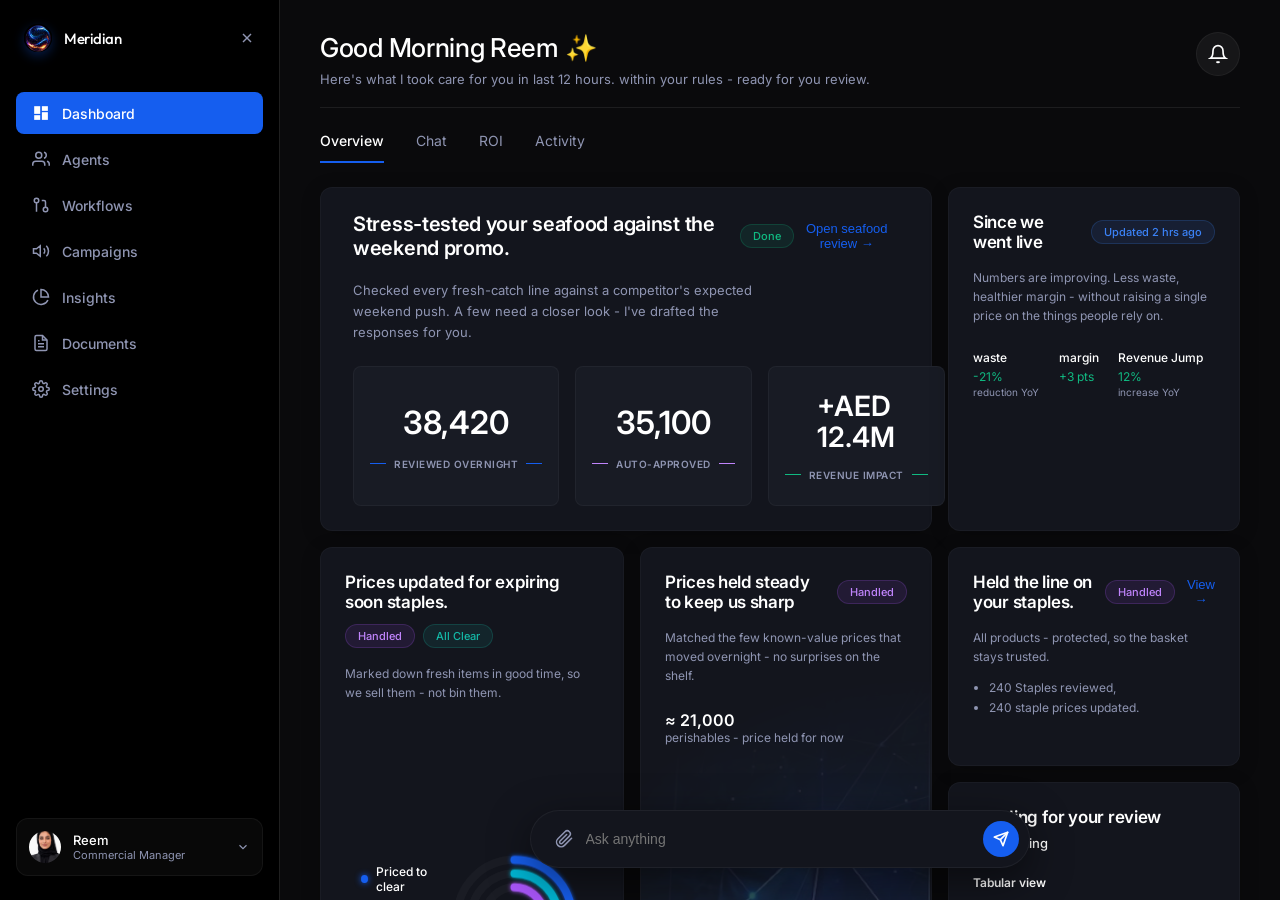
==== commit 9c97c4c5: "Dark theme: Meridian rebrand with chat flow, drawer, modals, and seafood markdown strategy" ====
--- a/index.html
+++ b/index.html
@@ -3,7 +3,7 @@
 <head>
   <meta charset="UTF-8">
   <meta name="viewport" content="width=device-width, initial-scale=1.0">
-  <title>Innovation Hub - Dark AI</title>
+  <title>Meridian - Dark AI</title>
   <link rel="stylesheet" href="styles.css">
 </head>
 <body>
@@ -15,7 +15,7 @@
         <div class="logo-icon" style="width: 28px; height: 28px; border-radius: 50%; overflow: hidden; display: flex; align-items: center; justify-content: center; background: #000;">
           <img src="logo.jpg" alt="Logo" style="width: 100%; height: 100%; object-fit: cover;">
         </div>
-        <div class="logo-text" style="font-size: 15px; font-weight: 500; color: #fff;">Innovation <span style="color: #155EEF;">Hub</span></div>
+        <div class="logo-text" style="font-size: 15px; font-weight: 500; color: #fff;">Meridian</div>
       </div>
       <svg viewBox="0 0 24 24" width="16" height="16" fill="none" stroke="#8F95B2" stroke-width="2"><line x1="18" y1="6" x2="6" y2="18"></line><line x1="6" y1="6" x2="18" y2="18"></line></svg>
     </div>
--- a/styles.css
+++ b/styles.css
@@ -12,7 +12,7 @@
   --border-color: #1A2235; /* Subtle borders */
   
   /* Primary Accents */
-  --color-primary: #155EEF; /* Vibrant Blue from the image */
+  --color-primary: #3B82F6; /* Vibrant Blue from the image */
   --color-primary-glow: rgba(21, 94, 239, 0.3);
   --color-primary-dark: #0D4AC0;
   
@@ -1735,3 +1735,290 @@
 .action-icon-btn:hover {
   background: rgba(0,0,0,0.05);
 }
+
+/* Dark Theme Drawer & Modal Overrides */
+.dark-drawer {
+    background: #2F2F2F;
+    border-left: 1px solid rgba(255,255,255,0.08);
+    box-shadow: -10px 0 30px rgba(0,0,0,0.5);
+    color: #FFFFFF;
+}
+.dark-drawer .drawer-header {
+    border-bottom: 1px solid rgba(255,255,255,0.08);
+}
+.dark-drawer .drawer-title {
+    color: #FFFFFF;
+}
+.dark-drawer .drawer-close {
+    color: #8F95B2;
+}
+.dark-drawer .drawer-close:hover {
+    background: rgba(255,255,255,0.05);
+}
+.dark-drawer .drawer-section-header span {
+    color: #3B82F6 !important;
+}
+.dark-drawer .drawer-section-header svg {
+    stroke: #3B82F6 !important;
+}
+.dark-drawer .agent-card-side {
+    background: rgba(255,255,255,0.03);
+    border: 1px solid rgba(255,255,255,0.05);
+    transition: all 0.2s ease;
+}
+.dark-drawer .agent-card-side:hover {
+    background: rgba(21, 94, 239, 0.1);
+    border-color: rgba(21, 94, 239, 0.3);
+    transform: translateY(-2px);
+}
+.dark-drawer .agent-name {
+    color: #FFFFFF;
+}
+.dark-drawer .agent-desc {
+    color: #8F95B2;
+}
+
+.dark-modal {
+    background: #181B24;
+    border: 1px solid rgba(255,255,255,0.08);
+    box-shadow: 0 20px 40px rgba(0,0,0,0.6);
+    color: #FFFFFF;
+}
+.dark-modal .agent-modal-header {
+    border-bottom: 1px solid rgba(255,255,255,0.08);
+}
+.dark-modal .agent-modal-title {
+    color: #FFFFFF;
+}
+.dark-modal .agent-modal-close {
+    color: #8F95B2;
+}
+.dark-modal .agent-modal-close:hover {
+    background: rgba(255,255,255,0.05);
+}
+.dark-modal .agent-modal-subtitle {
+    color: #FFFFFF;
+    border-bottom: 1px solid rgba(255,255,255,0.08);
+}
+.dark-modal p, .dark-modal .agent-actions-list {
+    color: #8F95B2;
+}
+.dark-modal .agent-table th {
+    background: rgba(255,255,255,0.03);
+    color: #8F95B2;
+    border-bottom: 1px solid rgba(255,255,255,0.08);
+}
+.dark-modal .agent-table td {
+    color: #FFFFFF;
+    border-bottom: 1px solid rgba(255,255,255,0.05);
+}
+
+/* Dark Thinking Steps Overlay */
+.thinking-card {
+    background: rgba(255,255,255,0.03);
+    border: 1px solid rgba(255,255,255,0.05);
+    border-radius: 12px;
+    padding: 16px;
+    max-width: 80%;
+    margin-bottom: 24px;
+}
+.thinking-header {
+    display: flex;
+    justify-content: space-between;
+    align-items: center;
+}
+.thinking-title {
+    color: #FFFFFF;
+    font-size: 14px;
+    font-weight: 500;
+}
+.thinking-toggle {
+    background: transparent;
+    border: 1px solid #3B82F6;
+    color: #3B82F6;
+    border-radius: 8px;
+    padding: 6px 16px;
+    font-size: 13px;
+    cursor: pointer;
+}
+.thinking-toggle:hover {
+    background: rgba(21, 94, 239, 0.1);
+}
+.thinking-steps {
+    display: flex;
+    flex-direction: column;
+    gap: 16px;
+    margin-top: 16px;
+    border-top: 1px solid rgba(255,255,255,0.08);
+    padding-top: 16px;
+}
+.thinking-step {
+    display: flex;
+    align-items: flex-start;
+    gap: 12px;
+    cursor: pointer;
+}
+.thinking-step-content {
+    display: flex;
+    flex-direction: column;
+}
+.thinking-step-title {
+    color: #FFFFFF;
+    font-size: 14px;
+    font-weight: 500;
+}
+.thinking-step-desc {
+    color: #8F95B2;
+    font-size: 12px;
+}
+.thinking-step.pending .thinking-step-title,
+.thinking-step.pending .thinking-step-desc {
+    color: #4B5563;
+}
+.thinking-step.active .thinking-step-title {
+    color: #3B82F6;
+}
+
+.drawer-timeline-item {
+    padding-bottom: 24px;
+    border-left: 2px solid rgba(255,255,255,0.08);
+    position: relative;
+    padding-left: 20px;
+    cursor: pointer;
+    transition: background 0.2s;
+}
+.drawer-timeline-item:hover {
+    background: rgba(255,255,255,0.02);
+}
+.drawer-timeline-item::before {
+    content: '';
+    position: absolute;
+    left: -6px;
+    top: 0;
+    width: 10px;
+    height: 10px;
+    border-radius: 50%;
+    background: #3B82F6;
+}
+.drawer-timeline-title {
+    color: #FFFFFF;
+    font-size: 14px;
+    font-weight: 600;
+    margin-bottom: 4px;
+}
+.drawer-timeline-subtitle {
+    color: #8F95B2;
+    font-size: 12px;
+    margin-bottom: 8px;
+}
+.drawer-timeline-desc {
+    color: #FFFFFF;
+    font-size: 13px;
+    opacity: 0.8;
+}
+
+/* Drawer Timeline Stepper Customization */
+.drawer-timeline {
+    position: relative;
+    padding-left: 12px;
+}
+.drawer-timeline::before {
+    content: '';
+    position: absolute;
+    left: 16.5px;
+    top: 10px;
+    bottom: 10px;
+    width: 1px;
+    background: rgba(255,255,255,0.1);
+}
+.drawer-timeline-item {
+    position: relative;
+    padding-left: 28px;
+    padding-bottom: 32px;
+    cursor: pointer;
+    opacity: 0.5;
+    transition: all 0.3s ease;
+}
+.drawer-timeline-item.active, .drawer-timeline-item.completed {
+    opacity: 1;
+}
+.drawer-timeline-item:last-child {
+    padding-bottom: 0;
+}
+.drawer-timeline-item::before {
+    display: none; /* override previous dot */
+}
+.drawer-step-dot {
+    position: absolute;
+    left: -2px;
+    top: 2px;
+    width: 14px;
+    height: 14px;
+    border-radius: 50%;
+    background: #3B82F6;
+    border: 2px solid #2F2F2F;
+    box-shadow: 0 0 0 2px rgba(255,255,255,0.1);
+    transition: all 0.3s ease;
+    z-index: 2;
+}
+.drawer-timeline-item.active .drawer-step-dot {
+    box-shadow: 0 0 0 3px rgba(21, 94, 239, 0.3);
+    background: #3B82F6;
+}
+.drawer-timeline-item.completed .drawer-step-dot {
+    background: #10B981;
+    box-shadow: 0 0 0 2px rgba(0, 196, 140, 0.2);
+}
+
+/* Agent Card Customization for Design Match */
+.dark-drawer .agent-card-side {
+    background: #2F2F2F;
+    border: 1px solid rgba(255,255,255,0.1);
+    border-radius: 12px;
+    padding: 16px;
+    margin-bottom: 16px;
+    display: flex;
+    gap: 16px;
+    align-items: flex-start;
+    transition: all 0.3s ease;
+    opacity: 0.5;
+    cursor: pointer;
+}
+.dark-drawer .agent-card-side.active, .dark-drawer .agent-card-side.completed {
+    opacity: 1;
+    border-color: #10B981;
+    background: rgba(0, 196, 140, 0.02);
+    box-shadow: 0 4px 12px rgba(0, 196, 140, 0.05);
+}
+.dark-drawer .agent-card-side .agent-icon {
+    width: 32px;
+    height: 32px;
+    border-radius: 50%;
+    background: rgba(255,255,255,0.05);
+    display: flex;
+    align-items: center;
+    justify-content: center;
+    color: #FFFFFF;
+    flex-shrink: 0;
+}
+.dark-drawer .agent-card-side.active .agent-icon, .dark-drawer .agent-card-side.completed .agent-icon {
+    background: rgba(0, 196, 140, 0.1);
+    color: #10B981;
+}
+
+/* Fix White Hover in Dark Mode */
+.dark-modal .step-accordion-header:hover {
+    background: rgba(255, 255, 255, 0.05) !important;
+}
+.dark-drawer .drawer-timeline-item:hover {
+    background: transparent !important;
+    opacity: 0.8;
+}
+
+@keyframes spin {
+  to { transform: rotate(360deg); }
+}
+.spin-animation {
+  animation: spin 1s linear infinite;
+  transform-origin: center;
+}
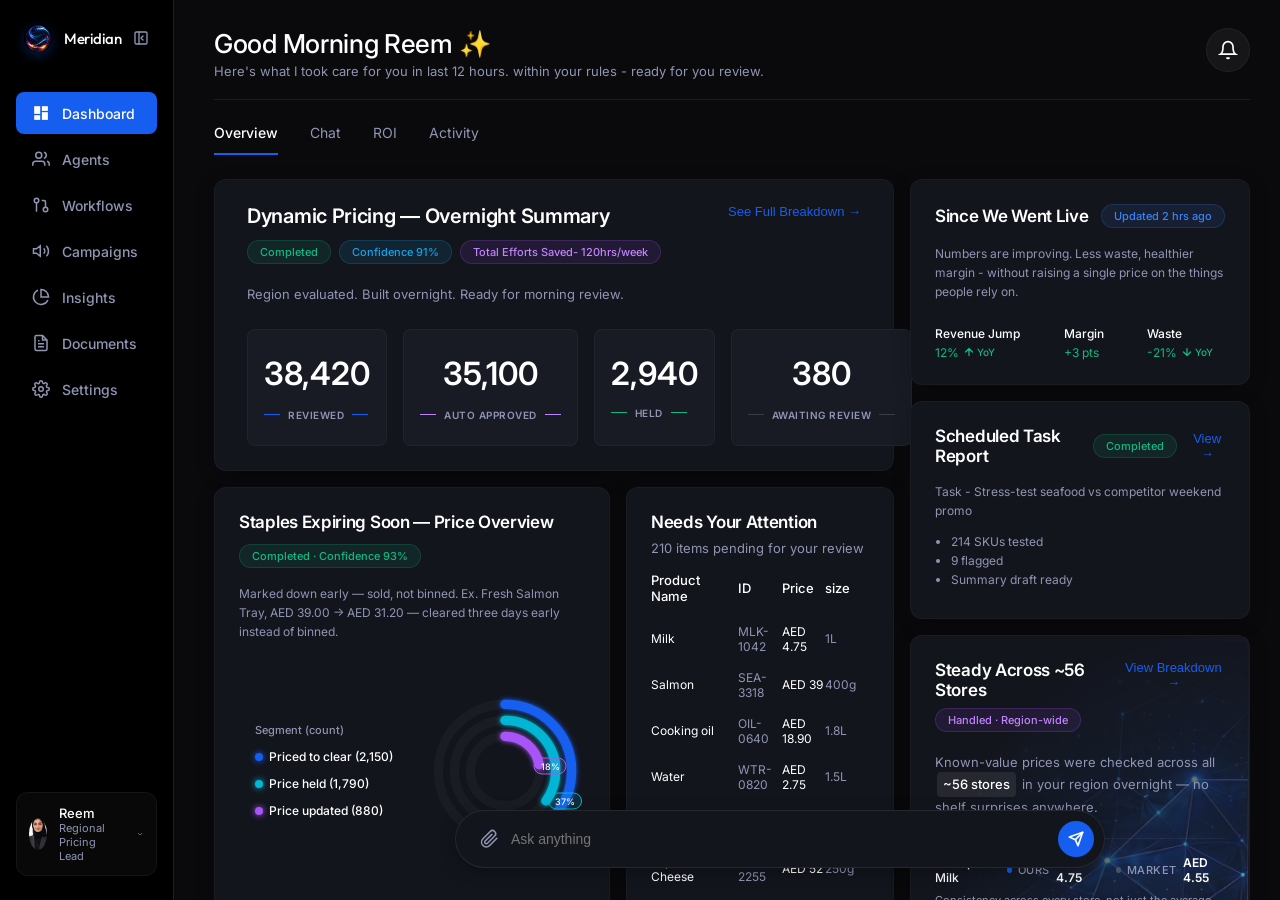
==== commit 2dad66fd: "ROI new" ====
--- a/index.html
+++ b/index.html
@@ -1,343 +1,622 @@
 <!DOCTYPE html>
 <html lang="en">
+
 <head>
   <meta charset="UTF-8">
   <meta name="viewport" content="width=device-width, initial-scale=1.0">
   <title>Meridian - Dark AI</title>
   <link rel="stylesheet" href="styles.css">
 </head>
+
 <body>
 
   <!-- Sidebar -->
-  <aside class="sidebar" style="background: #000000; padding: 24px 16px; border-right: 1px solid rgba(255,255,255,0.12);">
-    <div class="logo-area" style="display: flex; align-items: center; justify-content: space-between; margin-bottom: 40px; padding: 0 8px;">
+  <aside class="sidebar"
+    style="background: #000000; padding: 24px 16px; border-right: 1px solid rgba(255,255,255,0.12);">
+    <div class="logo-area"
+      style="display: flex; align-items: center; justify-content: space-between; margin-bottom: 40px; padding: 0 8px;">
       <div style="display: flex; align-items: center; gap: 12px;">
-        <div class="logo-icon" style="width: 28px; height: 28px; border-radius: 50%; overflow: hidden; display: flex; align-items: center; justify-content: center; background: #000;">
+        <div class="logo-icon"
+          style="width: 28px; height: 28px; border-radius: 50%; overflow: hidden; display: flex; align-items: center; justify-content: center; background: #000;">
           <img src="logo.jpg" alt="Logo" style="width: 100%; height: 100%; object-fit: cover;">
         </div>
         <div class="logo-text" style="font-size: 15px; font-weight: 500; color: #fff;">Meridian</div>
       </div>
-      <svg viewBox="0 0 24 24" width="16" height="16" fill="none" stroke="#8F95B2" stroke-width="2"><line x1="18" y1="6" x2="6" y2="18"></line><line x1="6" y1="6" x2="18" y2="18"></line></svg>
+      <svg viewBox="0 0 24 24" width="16" height="16" fill="none" stroke="#8F95B2" stroke-width="2" stroke-linecap="round" stroke-linejoin="round">
+        <rect x="3" y="3" width="18" height="18" rx="2" ry="2"></rect>
+        <line x1="9" y1="3" x2="9" y2="21"></line>
+        <polyline points="15 9 12 12 15 15"></polyline>
+      </svg>
     </div>
 
     <nav class="nav-menu" style="display: flex; flex-direction: column; gap: 4px;">
-      <a href="#" class="nav-item active" style="background: #155EEF; color: #fff; padding: 12px 16px; border-radius: 8px; display: flex; align-items: center; gap: 12px; font-size: 14px; font-weight: 500; text-decoration: none; border-left: none;">
+      <a href="#" class="nav-item active"
+        style="background: #155EEF; color: #fff; padding: 12px 16px; border-radius: 8px; display: flex; align-items: center; gap: 12px; font-size: 14px; font-weight: 500; text-decoration: none; border-left: none;">
         <img src="dashboard-icon.png" style="width: 18px; height: 18px; object-fit: contain; mix-blend-mode: screen;">
         Dashboard
       </a>
-      <a href="#" class="nav-item" style="color: #8F95B2; padding: 12px 16px; border-radius: 8px; display: flex; align-items: center; gap: 12px; font-size: 14px; font-weight: 500; text-decoration: none;">
-        <svg viewBox="0 0 24 24" width="18" height="18" fill="none" stroke="currentColor" stroke-width="2"><path d="M17 21v-2a4 4 0 0 0-4-4H5a4 4 0 0 0-4 4v2"></path><circle cx="9" cy="7" r="4"></circle><path d="M23 21v-2a4 4 0 0 0-3-3.87"></path><path d="M16 3.13a4 4 0 0 1 0 7.75"></path></svg>
+      <a href="#" class="nav-item"
+        style="color: #8F95B2; padding: 12px 16px; border-radius: 8px; display: flex; align-items: center; gap: 12px; font-size: 14px; font-weight: 500; text-decoration: none;">
+        <svg viewBox="0 0 24 24" width="18" height="18" fill="none" stroke="currentColor" stroke-width="2">
+          <path d="M17 21v-2a4 4 0 0 0-4-4H5a4 4 0 0 0-4 4v2"></path>
+          <circle cx="9" cy="7" r="4"></circle>
+          <path d="M23 21v-2a4 4 0 0 0-3-3.87"></path>
+          <path d="M16 3.13a4 4 0 0 1 0 7.75"></path>
+        </svg>
         Agents
       </a>
-      <a href="#" class="nav-item" style="color: #8F95B2; padding: 12px 16px; border-radius: 8px; display: flex; align-items: center; gap: 12px; font-size: 14px; font-weight: 500; text-decoration: none;">
-        <svg viewBox="0 0 24 24" width="18" height="18" fill="none" stroke="currentColor" stroke-width="2"><circle cx="18" cy="18" r="3"></circle><circle cx="6" cy="6" r="3"></circle><path d="M13 6h3a2 2 0 0 1 2 2v7"></path><line x1="6" y1="9" x2="6" y2="21"></line></svg>
+      <a href="#" class="nav-item"
+        style="color: #8F95B2; padding: 12px 16px; border-radius: 8px; display: flex; align-items: center; gap: 12px; font-size: 14px; font-weight: 500; text-decoration: none;">
+        <svg viewBox="0 0 24 24" width="18" height="18" fill="none" stroke="currentColor" stroke-width="2">
+          <circle cx="18" cy="18" r="3"></circle>
+          <circle cx="6" cy="6" r="3"></circle>
+          <path d="M13 6h3a2 2 0 0 1 2 2v7"></path>
+          <line x1="6" y1="9" x2="6" y2="21"></line>
+        </svg>
         Workflows
       </a>
-      <a href="#" class="nav-item" style="color: #8F95B2; padding: 12px 16px; border-radius: 8px; display: flex; align-items: center; gap: 12px; font-size: 14px; font-weight: 500; text-decoration: none;">
-        <svg viewBox="0 0 24 24" width="18" height="18" fill="none" stroke="currentColor" stroke-width="2"><polygon points="11 5 6 9 2 9 2 15 6 15 11 19 11 5"></polygon><path d="M19.07 4.93a10 10 0 0 1 0 14.14M15.54 8.46a5 5 0 0 1 0 7.07"></path></svg>
+      <a href="#" class="nav-item"
+        style="color: #8F95B2; padding: 12px 16px; border-radius: 8px; display: flex; align-items: center; gap: 12px; font-size: 14px; font-weight: 500; text-decoration: none;">
+        <svg viewBox="0 0 24 24" width="18" height="18" fill="none" stroke="currentColor" stroke-width="2">
+          <polygon points="11 5 6 9 2 9 2 15 6 15 11 19 11 5"></polygon>
+          <path d="M19.07 4.93a10 10 0 0 1 0 14.14M15.54 8.46a5 5 0 0 1 0 7.07"></path>
+        </svg>
         Campaigns
       </a>
-      <a href="#" class="nav-item" style="color: #8F95B2; padding: 12px 16px; border-radius: 8px; display: flex; align-items: center; gap: 12px; font-size: 14px; font-weight: 500; text-decoration: none;">
-        <svg viewBox="0 0 24 24" width="18" height="18" fill="none" stroke="currentColor" stroke-width="2"><path d="M21.21 15.89A10 10 0 1 1 8 2.83"></path><path d="M22 12A10 10 0 0 0 12 2v10z"></path></svg>
+      <a href="#" class="nav-item"
+        style="color: #8F95B2; padding: 12px 16px; border-radius: 8px; display: flex; align-items: center; gap: 12px; font-size: 14px; font-weight: 500; text-decoration: none;">
+        <svg viewBox="0 0 24 24" width="18" height="18" fill="none" stroke="currentColor" stroke-width="2">
+          <path d="M21.21 15.89A10 10 0 1 1 8 2.83"></path>
+          <path d="M22 12A10 10 0 0 0 12 2v10z"></path>
+        </svg>
         Insights
       </a>
-      <a href="#" class="nav-item" style="color: #8F95B2; padding: 12px 16px; border-radius: 8px; display: flex; align-items: center; gap: 12px; font-size: 14px; font-weight: 500; text-decoration: none;">
-        <svg viewBox="0 0 24 24" width="18" height="18" fill="none" stroke="currentColor" stroke-width="2"><path d="M14 2H6a2 2 0 0 0-2 2v16a2 2 0 0 0 2 2h12a2 2 0 0 0 2-2V8z"></path><polyline points="14 2 14 8 20 8"></polyline><line x1="16" y1="13" x2="8" y2="13"></line><line x1="16" y1="17" x2="8" y2="17"></line><polyline points="10 9 9 9 8 9"></polyline></svg>
+      <a href="#" class="nav-item"
+        style="color: #8F95B2; padding: 12px 16px; border-radius: 8px; display: flex; align-items: center; gap: 12px; font-size: 14px; font-weight: 500; text-decoration: none;">
+        <svg viewBox="0 0 24 24" width="18" height="18" fill="none" stroke="currentColor" stroke-width="2">
+          <path d="M14 2H6a2 2 0 0 0-2 2v16a2 2 0 0 0 2 2h12a2 2 0 0 0 2-2V8z"></path>
+          <polyline points="14 2 14 8 20 8"></polyline>
+          <line x1="16" y1="13" x2="8" y2="13"></line>
+          <line x1="16" y1="17" x2="8" y2="17"></line>
+          <polyline points="10 9 9 9 8 9"></polyline>
+        </svg>
         Documents
       </a>
-      <a href="#" class="nav-item" style="color: #8F95B2; padding: 12px 16px; border-radius: 8px; display: flex; align-items: center; gap: 12px; font-size: 14px; font-weight: 500; text-decoration: none;">
-        <svg viewBox="0 0 24 24" width="18" height="18" fill="none" stroke="currentColor" stroke-width="2"><circle cx="12" cy="12" r="3"></circle><path d="M19.4 15a1.65 1.65 0 0 0 .33 1.82l.06.06a2 2 0 0 1 0 2.83 2 2 0 0 1-2.83 0l-.06-.06a1.65 1.65 0 0 0-1.82-.33 1.65 1.65 0 0 0-1 1.51V21a2 2 0 0 1-2 2 2 2 0 0 1-2-2v-.09A1.65 1.65 0 0 0 9 19.4a1.65 1.65 0 0 0-1.82.33l-.06.06a2 2 0 0 1-2.83 0 2 2 0 0 1 0-2.83l.06-.06A1.65 1.65 0 0 0 4.68 15a1.65 1.65 0 0 0-1.51-1H3a2 2 0 0 1-2-2 2 2 0 0 1 2-2h.09A1.65 1.65 0 0 0 4.6 9a1.65 1.65 0 0 0-.33-1.82l-.06-.06a2 2 0 0 1 0-2.83 2 2 0 0 1 2.83 0l.06.06A1.65 1.65 0 0 0 9 4.68a1.65 1.65 0 0 0 1-1.51V3a2 2 0 0 1 2-2 2 2 0 0 1 2 2v.09a1.65 1.65 0 0 0 1 1.51 1.65 1.65 0 0 0 1.82-.33l.06-.06a2 2 0 0 1 2.83 0 2 2 0 0 1 0 2.83l-.06.06a1.65 1.65 0 0 0-.33 1.82V9a1.65 1.65 0 0 0 1.51 1H21a2 2 0 0 1 2 2 2 2 0 0 1-2 2h-.09a1.65 1.65 0 0 0-1.51 1z"></path></svg>
+      <a href="#" class="nav-item"
+        style="color: #8F95B2; padding: 12px 16px; border-radius: 8px; display: flex; align-items: center; gap: 12px; font-size: 14px; font-weight: 500; text-decoration: none;">
+        <svg viewBox="0 0 24 24" width="18" height="18" fill="none" stroke="currentColor" stroke-width="2">
+          <circle cx="12" cy="12" r="3"></circle>
+          <path
+            d="M19.4 15a1.65 1.65 0 0 0 .33 1.82l.06.06a2 2 0 0 1 0 2.83 2 2 0 0 1-2.83 0l-.06-.06a1.65 1.65 0 0 0-1.82-.33 1.65 1.65 0 0 0-1 1.51V21a2 2 0 0 1-2 2 2 2 0 0 1-2-2v-.09A1.65 1.65 0 0 0 9 19.4a1.65 1.65 0 0 0-1.82.33l-.06.06a2 2 0 0 1-2.83 0 2 2 0 0 1 0-2.83l.06-.06A1.65 1.65 0 0 0 4.68 15a1.65 1.65 0 0 0-1.51-1H3a2 2 0 0 1-2-2 2 2 0 0 1 2-2h.09A1.65 1.65 0 0 0 4.6 9a1.65 1.65 0 0 0-.33-1.82l-.06-.06a2 2 0 0 1 0-2.83 2 2 0 0 1 2.83 0l.06.06A1.65 1.65 0 0 0 9 4.68a1.65 1.65 0 0 0 1-1.51V3a2 2 0 0 1 2-2 2 2 0 0 1 2 2v.09a1.65 1.65 0 0 0 1 1.51 1.65 1.65 0 0 0 1.82-.33l.06-.06a2 2 0 0 1 2.83 0 2 2 0 0 1 0 2.83l-.06.06a1.65 1.65 0 0 0-.33 1.82V9a1.65 1.65 0 0 0 1.51 1H21a2 2 0 0 1 2 2 2 2 0 0 1-2 2h-.09a1.65 1.65 0 0 0-1.51 1z">
+          </path>
+        </svg>
         Settings
       </a>
     </nav>
 
-    <div class="sidebar-profile" style="position: absolute; bottom: 24px; left: 16px; right: 16px; display: flex; align-items: center; justify-content: space-between; padding: 12px; background: rgba(255, 255, 255, 0.03); border: 1px solid rgba(255,255,255,0.05); border-radius: 12px; cursor: pointer;">
+    <div class="sidebar-profile"
+      style="position: absolute; bottom: 24px; left: 16px; right: 16px; display: flex; align-items: center; justify-content: space-between; padding: 12px; background: rgba(255, 255, 255, 0.03); border: 1px solid rgba(255,255,255,0.05); border-radius: 12px; cursor: pointer;">
       <div style="display: flex; align-items: center; gap: 12px;">
         <div style="width: 32px; height: 32px; border-radius: 50%; overflow: hidden;">
-          <img src="profile.jpg" alt="Profile" style="width: 100%; height: 100%; object-fit: cover; object-position: center 20%; transform: scale(1.3);">
+          <img src="profile.jpg" alt="Profile"
+            style="width: 100%; height: 100%; object-fit: cover; object-position: center 20%; transform: scale(1.3);">
         </div>
         <div style="display: flex; flex-direction: column;">
           <span style="font-size: 13px; font-weight: 500; color: #fff;">Reem</span>
-          <span style="font-size: 11px; color: #8F95B2;">Commercial Manager</span>
+          <span style="font-size: 11px; color: #8F95B2;">Regional Pricing Lead</span>
         </div>
       </div>
-      <svg viewBox="0 0 24 24" width="14" height="14" fill="none" stroke="#8F95B2" stroke-width="2"><polyline points="6 9 12 15 18 9"></polyline></svg>
+      <svg viewBox="0 0 24 24" width="14" height="14" fill="none" stroke="#8F95B2" stroke-width="2">
+        <polyline points="6 9 12 15 18 9"></polyline>
+      </svg>
     </div>
   </aside>
 
   <!-- Main Content -->
   <main class="main-content">
-    
-    
-    
-    
-    
+
+
+
+
+
     <!-- Scrollable Content -->
-    <div class="content-scroll" style="padding: 32px 40px; height: 100vh; overflow: hidden; display: flex; flex-direction: column; background: #0A0A0C;">
-      
+    <div class="content-scroll"
+      style="padding: 28px 40px; height: 100vh; overflow: hidden; display: flex; flex-direction: column; background: #0A0A0C;">
+
       <!-- Welcome Header -->
-      <div style="margin-bottom: 24px; display: flex; justify-content: space-between; align-items: flex-start; border-bottom: 1px solid rgba(255,255,255,0.08); padding-bottom: 20px; flex-shrink: 0;">
+      <div
+        style="margin-bottom: 24px; display: flex; justify-content: space-between; align-items: flex-start; border-bottom: 1px solid rgba(255,255,255,0.08); padding-bottom: 20px; flex-shrink: 0;">
         <div>
-          <h1 style="font-size: 26px; font-weight: 500; color: #FFFFFF; margin-bottom: 8px; letter-spacing: -0.3px;">Good Morning Reem ✨</h1>
-          <p style="font-size: 13px; color: #8F95B2;">Here's what I took care for you in last 12 hours. within your rules - ready for you review.</p>
+          <h1 style="font-size: 26px; font-weight: 500; color: #FFFFFF; margin-bottom: 4px; letter-spacing: -0.3px;">
+            Good Morning Reem ✨</h1>
+          <p style="font-size: 13px; color: #8F95B2;">Here's what I took care for you in last 12 hours. within your
+            rules - ready for you review.</p>
         </div>
-        <button class="notification-btn" style="background: rgba(255,255,255,0.05); border: 1px solid rgba(255,255,255,0.05); border-radius: 50%; width: 44px; height: 44px; display: flex; align-items: center; justify-content: center; cursor: pointer;">
-          <svg viewBox="0 0 24 24" width="20" height="20" fill="none" stroke="#FFFFFF" stroke-width="2"><path d="M18 8A6 6 0 0 0 6 8c0 7-3 9-3 9h18s-3-2-3-9"></path><path d="M13.73 21a2 2 0 0 1-3.46 0"></path></svg>
+        <button class="notification-btn"
+          style="background: rgba(255,255,255,0.05); border: 1px solid rgba(255,255,255,0.05); border-radius: 50%; width: 44px; height: 44px; display: flex; align-items: center; justify-content: center; cursor: pointer;">
+          <svg viewBox="0 0 24 24" width="20" height="20" fill="none" stroke="#FFFFFF" stroke-width="2">
+            <path d="M18 8A6 6 0 0 0 6 8c0 7-3 9-3 9h18s-3-2-3-9"></path>
+            <path d="M13.73 21a2 2 0 0 1-3.46 0"></path>
+          </svg>
         </button>
       </div>
 
-      
-      
+
+
       <!-- Navigation Tabs -->
       <div style="display: flex; gap: 32px; margin-bottom: 24px; padding-bottom: 0;">
-        <div style="padding-bottom: 12px; border-bottom: 2px solid #155EEF; color: #FFFFFF; font-size: 14px; font-weight: 500; cursor: pointer;">Overview</div>
-        <a href="chat.html" style="padding-bottom: 12px; color: #8F95B2; font-size: 14px; font-weight: 400; cursor: pointer; text-decoration: none;">Chat</a>
-        <div style="padding-bottom: 12px; color: #8F95B2; font-size: 14px; font-weight: 400; cursor: pointer;">ROI</div>
-        <div style="padding-bottom: 12px; color: #8F95B2; font-size: 14px; font-weight: 400; cursor: pointer;">Activity</div>
+        <div
+          style="padding-bottom: 12px; border-bottom: 2px solid #155EEF; color: #FFFFFF; font-size: 14px; font-weight: 500; cursor: pointer;">
+          Overview</div>
+        <a href="chat.html"
+          style="padding-bottom: 12px; color: #8F95B2; font-size: 14px; font-weight: 400; cursor: pointer; text-decoration: none;">Chat</a>
+        <a href="roi.html" style="padding-bottom: 12px; color: #8F95B2; font-size: 14px; font-weight: 400; cursor: pointer; text-decoration: none;">ROI</a>
+        <div style="padding-bottom: 12px; color: #8F95B2; font-size: 14px; font-weight: 400; cursor: pointer;">Activity
+        </div>
       </div>
-<!-- Bento Grid (CSS Grid Layout) -->
-      <div style="display: grid; grid-template-columns: 1fr 1fr 1fr; grid-auto-rows: min-content; gap: 16px; width: 100%;">
-
-        <!-- Top Left: Stress Tested -->
-        <div class="glass-panel" style="grid-column: span 2; padding: 24px 32px; display: flex; flex-direction: column; background: #13151D; border: 1px solid rgba(255,255,255,0.03); border-radius: 12px; box-shadow: 0 4px 20px rgba(0,0,0,0.2);">
-          <div style="display: flex; align-items: center; justify-content: space-between; margin-bottom: 20px;">
-            <div style="display: flex; align-items: center; gap: 12px;">
-              <h2 style="font-size: 20px; font-weight: 600; color: #FFFFFF; margin: 0; letter-spacing: -0.3px;">Stress-tested your seafood against the weekend promo.</h2>
-              <span style="display: inline-flex; align-items: center; padding: 4px 12px; background: rgba(16, 185, 129, 0.1); border: 1px solid rgba(16, 185, 129, 0.2); border-radius: 100px; font-size: 11px; color: #10B981; white-space: nowrap; font-weight: 500;">Done</span>
-            </div>
-            <button style="background: transparent; border: none; color: #155EEF; font-size: 13px; font-weight: 500; cursor: pointer; display: inline-flex; align-items: center; gap: 6px; padding: 0;">Open seafood review &rarr;</button>
+      <!-- Bento Layout: Left + Right columns -->
+      <div style="display: flex; gap: 16px; width: 100%; align-items: stretch;">
+
+        <!-- ===== LEFT SECTION ===== -->
+        <div style="flex: 2; display: flex; flex-direction: column; gap: 16px; min-width: 0;">
+
+          <!-- LEFT TOP: Stress Tested -->
+          <div class="glass-panel"
+            style="padding: 24px 32px; display: flex; flex-direction: column; background: #13151D; border: 1px solid rgba(255,255,255,0.03); border-radius: 12px; box-shadow: 0 4px 20px rgba(0,0,0,0.2);">
+            <div style="display: flex; align-items: flex-start; justify-content: space-between; margin-bottom: 20px;">
+              <div style="display: flex; flex-direction: column; gap: 12px;">
+                <h2 style="font-size: 20px; font-weight: 600; color: #FFFFFF; margin: 0; letter-spacing: -0.3px;">
+                  Dynamic Pricing — Overnight Summary</h2>
+                <div style="display: flex; align-items: center; gap: 8px;">
+                  <span
+                    style="display: inline-flex; align-items: center; padding: 4px 12px; background: rgba(16, 185, 129, 0.1); border: 1px solid rgba(16, 185, 129, 0.2); border-radius: 100px; font-size: 11px; color: #10B981; white-space: nowrap; font-weight: 500;">Completed</span>
+                  <span
+                    style="display: inline-flex; align-items: center; padding: 4px 12px; background: rgba(15, 165, 233, 0.1); border: 1px solid rgba(15, 165, 233, 0.2); border-radius: 100px; font-size: 11px; color: #0EA5E9; white-space: nowrap; font-weight: 500;">Confidence
+                    91%</span>
+                  <span
+                    style="display: inline-flex; align-items: center; padding: 4px 12px; background: rgba(168, 85, 247, 0.1); border: 1px solid rgba(168, 85, 247, 0.2); border-radius: 100px; font-size: 11px; color: #C084FC; white-space: nowrap; font-weight: 500;">Total
+                    Efforts Saved- 120hrs/week</span>
+                </div>
+              </div>
+              <button
+                style="background: transparent; border: none; color: #155EEF; font-size: 13px; font-weight: 500; cursor: pointer; display: inline-flex; align-items: center; gap: 6px; padding: 0;">See
+                Full Breakdown &rarr;</button>
+            </div>
+            <p style="font-size: 13px; color: #8F95B2; width: 75%; line-height: 1.6; margin-bottom: 24px;">Region
+              evaluated. Built overnight. Ready for morning review.</p>
+
+            <div style="display: flex; gap: 16px; width: 100%;">
+              <!-- Box 1 -->
+              <div
+                style="flex: 1; background: #181B24; border: 1px solid rgba(255,255,255,0.04); border-radius: 8px; padding: 24px 16px; display: flex; flex-direction: column; align-items: center; justify-content: center;">
+                <div style="font-size: 32px; font-weight: 600; color: #FFFFFF; margin-bottom: 16px;">38,420</div>
+                <div style="display: flex; align-items: center; width: 100%; gap: 8px;">
+                  <div style="height: 1px; width: 16px; background: #155EEF;"></div>
+                  <div
+                    style="font-size: 10px; font-weight: 600; color: #8F95B2; text-transform: uppercase; letter-spacing: 0.5px; white-space: nowrap;">
+                    REVIEWED</div>
+                  <div style="height: 1px; width: 16px; background: #155EEF;"></div>
+                </div>
+              </div>
+              <!-- Box 2 -->
+              <div
+                style="flex: 1; background: #181B24; border: 1px solid rgba(255,255,255,0.04); border-radius: 8px; padding: 24px 16px; display: flex; flex-direction: column; align-items: center; justify-content: center;">
+                <div style="font-size: 32px; font-weight: 600; color: #FFFFFF; margin-bottom: 16px;">35,100</div>
+                <div style="display: flex; align-items: center; width: 100%; gap: 8px;">
+                  <div style="height: 1px; width: 16px; background: #C084FC;"></div>
+                  <div
+                    style="font-size: 10px; font-weight: 600; color: #8F95B2; text-transform: uppercase; letter-spacing: 0.5px; white-space: nowrap;">
+                    AUTO APPROVED</div>
+                  <div style="height: 1px; width: 16px; background: #C084FC;"></div>
+                </div>
+              </div>
+              <!-- Box 3 -->
+              <div
+                style="flex: 1; background: #181B24; border: 1px solid rgba(255,255,255,0.04); border-radius: 8px; padding: 24px 16px; display: flex; flex-direction: column; align-items: center; justify-content: center;">
+                <div style="font-size: 32px; font-weight: 600; color: #FFFFFF; margin-bottom: 16px; line-height: 1.1;">
+                  2,940</div>
+                <div style="display: flex; align-items: center; width: 100%; gap: 8px;">
+                  <div style="height: 1px; width: 16px; background: #10B981;"></div>
+                  <div
+                    style="font-size: 10px; font-weight: 600; color: #8F95B2; text-transform: uppercase; letter-spacing: 0.5px; white-space: nowrap;">
+                    HELD</div>
+                  <div style="height: 1px; width: 16px; background: #10B981;"></div>
+                </div>
+              </div>
+              <!-- Box 4 -->
+              <div
+                style="flex: 1; background: #181B24; border: 1px solid rgba(255,255,255,0.04); border-radius: 8px; padding: 24px 16px; display: flex; flex-direction: column; align-items: center; justify-content: center;">
+                <div style="font-size: 32px; font-weight: 600; color: #FFFFFF; margin-bottom: 16px;">380</div>
+                <div style="display: flex; align-items: center; width: 100%; gap: 8px;">
+                  <div style="height: 1px; width: 16px; background: rgba(255,255,255,0.15);"></div>
+                  <div
+                    style="font-size: 10px; font-weight: 600; color: #8F95B2; text-transform: uppercase; letter-spacing: 0.5px; white-space: nowrap;">
+                    AWAITING REVIEW</div>
+                  <div style="height: 1px; width: 16px; background: rgba(255,255,255,0.15);"></div>
+                </div>
+              </div>
+            </div>
           </div>
-          <p style="font-size: 13px; color: #8F95B2; width: 75%; line-height: 1.6; margin-bottom: 24px;">Checked every fresh-catch line against a competitor's expected weekend push. A few need a closer look - I've drafted the responses for you.</p>
-          
-          <div style="display: flex; gap: 16px; width: 100%;">
-            <!-- Box 1 -->
-            <div style="flex: 1; background: #181B24; border: 1px solid rgba(255,255,255,0.04); border-radius: 8px; padding: 24px 16px; display: flex; flex-direction: column; align-items: center; justify-content: center;">
-              <div style="font-size: 32px; font-weight: 600; color: #FFFFFF; margin-bottom: 16px;">38,420</div>
-              <div style="display: flex; align-items: center; width: 100%; gap: 8px;">
-                <div style="height: 1px; width: 16px; background: #155EEF;"></div>
-                <div style="font-size: 10px; font-weight: 600; color: #8F95B2; text-transform: uppercase; letter-spacing: 0.5px; white-space: nowrap;">REVIEWED OVERNIGHT</div>
-                <div style="height: 1px; width: 16px; background: #155EEF;"></div>
-              </div>
-            </div>
-            <!-- Box 2 -->
-            <div style="flex: 1; background: #181B24; border: 1px solid rgba(255,255,255,0.04); border-radius: 8px; padding: 24px 16px; display: flex; flex-direction: column; align-items: center; justify-content: center;">
-              <div style="font-size: 32px; font-weight: 600; color: #FFFFFF; margin-bottom: 16px;">35,100</div>
-              <div style="display: flex; align-items: center; width: 100%; gap: 8px;">
-                <div style="height: 1px; width: 16px; background: #C084FC;"></div>
-                <div style="font-size: 10px; font-weight: 600; color: #8F95B2; text-transform: uppercase; letter-spacing: 0.5px; white-space: nowrap;">AUTO-APPROVED</div>
-                <div style="height: 1px; width: 16px; background: #C084FC;"></div>
-              </div>
-            </div>
-            <!-- Box 3 -->
-            <div style="flex: 1; background: #181B24; border: 1px solid rgba(255,255,255,0.04); border-radius: 8px; padding: 24px 16px; display: flex; flex-direction: column; align-items: center; justify-content: center;">
-              <div style="font-size: 28px; font-weight: 600; color: #FFFFFF; margin-bottom: 16px; line-height: 1.1;">+AED<br>12.4M</div>
-              <div style="display: flex; align-items: center; width: 100%; gap: 8px;">
-                <div style="height: 1px; width: 16px; background: #10B981;"></div>
-                <div style="font-size: 10px; font-weight: 600; color: #8F95B2; text-transform: uppercase; letter-spacing: 0.5px; white-space: nowrap;">REVENUE IMPACT</div>
-                <div style="height: 1px; width: 16px; background: #10B981;"></div>
-              </div>
-            </div>
-            <!-- Box 4 -->
-            <div style="flex: 1; background: #181B24; border: 1px solid rgba(255,255,255,0.04); border-radius: 8px; padding: 24px 16px; display: flex; flex-direction: column; align-items: center; justify-content: center;">
-              <div style="font-size: 32px; font-weight: 600; color: #FFFFFF; margin-bottom: 16px;">−21%</div>
-              <div style="display: flex; align-items: center; width: 100%; gap: 8px;">
-                <div style="height: 1px; width: 16px; background: rgba(255,255,255,0.15);"></div>
-                <div style="font-size: 10px; font-weight: 600; color: #8F95B2; text-transform: uppercase; letter-spacing: 0.5px; white-space: nowrap;">WASTE</div>
-                <div style="height: 1px; width: 16px; background: rgba(255,255,255,0.15);"></div>
-              </div>
-            </div>
+
+          <!-- LEFT BOTTOM: Two cards side by side -->
+          <div style="display: flex; gap: 16px;">
+
+            <!-- Bottom Left: Expiring soon -->
+            <div class="glass-panel"
+              style="flex: 1; padding: 24px 24px 32px 24px; display: flex; flex-direction: column; background: #13151D; border: 1px solid rgba(255,255,255,0.03); border-radius: 12px; box-shadow: 0 4px 20px rgba(0,0,0,0.2);">
+              <h2
+                style="font-size: 17px; font-weight: 600; color: #FFFFFF; margin-bottom: 12px; letter-spacing: -0.3px;">
+                Staples Expiring Soon — Price Overview</h2>
+              <div style="display: flex; gap: 8px; margin-bottom: 16px;">
+                <span
+                  style="display: inline-flex; align-items: center; padding: 4px 12px; background: rgba(16, 185, 129, 0.1); border: 1px solid rgba(16, 185, 129, 0.2); border-radius: 100px; font-size: 11px; color: #10B981; font-weight: 500;">Completed
+                  &middot; Confidence 93%</span>
+              </div>
+              <p style="font-size: 12px; color: #8F95B2; line-height: 1.6; margin-bottom: 8px;">Marked down early —
+                sold, not binned. Ex. Fresh Salmon Tray, AED 39.00 → AED 31.20 — cleared three days early instead of
+                binned.
+              </p>
+
+              <div
+                style="display: flex; justify-content: space-between; align-items: center; flex: 1; padding: 0 0px 0 16px;">
+                <!-- Left Legend -->
+                <div style="display: flex; flex-direction: column; gap: 12px; flex: 1; padding-right: 16px;">
+                  <div style="display: grid; grid-template-columns: 2fr; align-items: center; gap: 8px;">
+                    <div style="font-size: 11px; color: #8F95B2; font-weight: 500;">Segment (count)</div>
+                  </div>
+
+                  <div style="display: grid; grid-template-columns: 2fr 1fr 1fr; align-items: center; gap: 8px;">
+                    <div style="display: flex; align-items: center; gap: 6px;">
+                      <div
+                        style="width: 8px; height: 8px; border-radius: 50%; background: #155EEF; box-shadow: 0 0 6px #155EEF;">
+                      </div>
+                      <div style="font-size: 12px; color: #FFFFFF; font-weight: 500; white-space: nowrap;">Priced to
+                        clear (2,150)</div>
+                    </div>
+                  </div>
+
+                  <div style="display: grid; grid-template-columns: 2fr 1fr 1fr; align-items: center; gap: 8px;">
+                    <div style="display: flex; align-items: center; gap: 6px;">
+                      <div
+                        style="width: 8px; height: 8px; border-radius: 50%; background: #06B6D4; box-shadow: 0 0 6px #06B6D4;">
+                      </div>
+                      <div style="font-size: 12px; color: #FFFFFF; font-weight: 500; white-space: nowrap;">Price held
+                        (1,790)
+                      </div>
+                    </div>
+                  </div>
+
+                  <div style="display: grid; grid-template-columns: 2fr 1fr 1fr; align-items: center; gap: 8px;">
+                    <div style="display: flex; align-items: center; gap: 6px;">
+                      <div
+                        style="width: 8px; height: 8px; border-radius: 50%; background: #A855F7; box-shadow: 0 0 6px #A855F7;">
+                      </div>
+                      <div style="font-size: 12px; color: #FFFFFF; font-weight: 500; white-space: nowrap;">Price updated
+                        (880)
+                      </div>
+                    </div>
+                  </div>
+                </div>
+
+                <!-- Right Chart -->
+                <div
+                  style="position: relative; width: 160px; height: 160px; display: flex; align-items: center; justify-content: center;">
+                  <svg viewBox="0 0 240 240"
+                    style="width: 100%; height: 100%; transform: rotate(-90deg); overflow: visible;">
+                    <defs>
+                      <filter id="glow-blue">
+                        <feGaussianBlur stdDeviation="4" result="coloredBlur" />
+                        <feMerge>
+                          <feMergeNode in="coloredBlur" />
+                          <feMergeNode in="SourceGraphic" />
+                        </feMerge>
+                      </filter>
+                      <filter id="glow-cyan">
+                        <feGaussianBlur stdDeviation="4" result="coloredBlur" />
+                        <feMerge>
+                          <feMergeNode in="coloredBlur" />
+                          <feMergeNode in="SourceGraphic" />
+                        </feMerge>
+                      </filter>
+                      <filter id="glow-purple">
+                        <feGaussianBlur stdDeviation="4" result="coloredBlur" />
+                        <feMerge>
+                          <feMergeNode in="coloredBlur" />
+                          <feMergeNode in="SourceGraphic" />
+                        </feMerge>
+                      </filter>
+                    </defs>
+
+                    <!-- Background tracks -->
+                    <circle cx="120" cy="120" r="100" fill="none" stroke="rgba(255,255,255,0.03)" stroke-width="14">
+                    </circle>
+                    <circle cx="120" cy="120" r="76" fill="none" stroke="rgba(255,255,255,0.03)" stroke-width="14">
+                    </circle>
+                    <circle cx="120" cy="120" r="52" fill="none" stroke="rgba(255,255,255,0.03)" stroke-width="14">
+                    </circle>
+
+                    <!-- Data arcs -->
+                    <circle cx="120" cy="120" r="100" fill="none" stroke="#155EEF" stroke-width="14"
+                      stroke-linecap="round" stroke-dasharray="282 628.3" filter="url(#glow-blue)"></circle>
+                    <circle cx="120" cy="120" r="76" fill="none" stroke="#06B6D4" stroke-width="14"
+                      stroke-linecap="round" stroke-dasharray="167 477.5" filter="url(#glow-cyan)"></circle>
+                    <circle cx="120" cy="120" r="52" fill="none" stroke="#A855F7" stroke-width="14"
+                      stroke-linecap="round" stroke-dasharray="72 326.7" filter="url(#glow-purple)"></circle>
+                  </svg>
+                  <!-- Center Text removed as requested -->
+                  <div
+                    style="position: absolute; top: 50%; left: 50%; transform: translate(-50%, -50%); text-align: center; line-height: 1.3; width: 80px;">
+                  </div>
+
+                  <!-- Badges -->
+                  <div
+                    style="position: absolute; top: 140px; left: 140px; background: rgba(21, 94, 239, 0.15); border: 1px solid #155EEF; border-radius: 100px; padding: 2px 6px; font-size: 9px; font-weight: 500; color: #fff; transform: translate(-50%, -50%);">
+                    45%</div>
+                  <div
+                    style="position: absolute; top: 110px; left: 140px; background: rgba(6, 182, 212, 0.15); border: 1px solid #06B6D4; border-radius: 100px; padding: 2px 6px; font-size: 9px; font-weight: 500; color: #fff; transform: translate(-50%, -50%);">
+                    37%</div>
+                  <div
+                    style="position: absolute; top: 75px; left: 125px; background: rgba(168, 85, 247, 0.15); border: 1px solid #A855F7; border-radius: 100px; padding: 2px 6px; font-size: 9px; font-weight: 500; color: #fff; transform: translate(-50%, -50%);">
+                    18%</div>
+                </div>
+
+              </div>
+
+
+            </div>
+
+            <!-- Bottom Right of Left Section: Prices steady -->
+            <div class="glass-panel"
+              style="flex: 1; padding: 24px 24px 32px 24px; display: flex; flex-direction: column; background: #13151D; border: 1px solid rgba(255,255,255,0.03); border-radius: 12px; box-shadow: 0 4px 20px rgba(0,0,0,0.2); position: relative; overflow: hidden;">
+              <h2
+                style="font-size: 17px; font-weight: 600; color: #FFFFFF; margin-bottom: 8px; letter-spacing: -0.3px; position: relative; z-index: 2;">
+                Needs Your Attention</h2>
+              <div
+                style="font-size: 13px; color: #8F95B2; margin-bottom: 16px; font-weight: 400; position: relative; z-index: 2;">
+                210 items pending for your review</div>
+
+              <div
+                style="display: grid; grid-template-columns: 2fr 1fr 1fr 1fr; padding-bottom: 12px; align-items: center; position: relative; z-index: 2;">
+                <div style="font-size: 13px; color: #FFFFFF; font-weight: 500;">Product Name</div>
+                <div style="font-size: 13px; color: #FFFFFF; font-weight: 500;">ID</div>
+                <div style="font-size: 13px; color: #FFFFFF; font-weight: 500;">Price</div>
+                <div style="font-size: 13px; color: #FFFFFF; font-weight: 500;">size</div>
+              </div>
+
+              <!-- Data Table -->
+              <div
+                style="margin-top: 0px; width: 100%; border-collapse: collapse; display: flex; flex-direction: column; gap: 0; position: relative; z-index: 2;">
+                <!-- Row 1 -->
+                <div
+                  style="display: grid; grid-template-columns: 2fr 1fr 1fr 1fr; padding: 8px 0; align-items: center;">
+                  <div style="font-size: 12px; color: #FFFFFF;">Milk</div>
+                  <div style="font-size: 12px; color: #8F95B2;">MLK-1042</div>
+                  <div style="font-size: 12px; color: #FFFFFF;">AED 4.75</div>
+                  <div style="font-size: 12px; color: #8F95B2;">1L</div>
+                </div>
+                <!-- Row 2 -->
+                <div
+                  style="display: grid; grid-template-columns: 2fr 1fr 1fr 1fr; padding: 8px 0; align-items: center;">
+                  <div style="font-size: 12px; color: #FFFFFF;">Salmon</div>
+                  <div style="font-size: 12px; color: #8F95B2;">SEA-3318</div>
+                  <div style="font-size: 12px; color: #FFFFFF;">AED 39</div>
+                  <div style="font-size: 12px; color: #8F95B2;">400g</div>
+                </div>
+                <!-- Row 3 -->
+                <div
+                  style="display: grid; grid-template-columns: 2fr 1fr 1fr 1fr; padding: 8px 0; align-items: center;">
+                  <div style="font-size: 12px; color: #FFFFFF;">Cooking oil</div>
+                  <div style="font-size: 12px; color: #8F95B2;">OIL-0640</div>
+                  <div style="font-size: 12px; color: #FFFFFF;">AED 18.90</div>
+                  <div style="font-size: 12px; color: #8F95B2;">1.8L</div>
+                </div>
+                <!-- Row 4 -->
+                <div
+                  style="display: grid; grid-template-columns: 2fr 1fr 1fr 1fr; padding: 8px 0; align-items: center;">
+                  <div style="font-size: 12px; color: #FFFFFF;">Water</div>
+                  <div style="font-size: 12px; color: #8F95B2;">WTR-0820</div>
+                  <div style="font-size: 12px; color: #FFFFFF;">AED 2.75</div>
+                  <div style="font-size: 12px; color: #8F95B2;">1.5L</div>
+                </div>
+                <!-- Row 5 -->
+                <div
+                  style="display: grid; grid-template-columns: 2fr 1fr 1fr 1fr; padding: 8px 0; align-items: center;">
+                  <div style="font-size: 12px; color: #FFFFFF;">Ramadan Dates</div>
+                  <div style="font-size: 12px; color: #8F95B2;">GFT-1990</div>
+                  <div style="font-size: 12px; color: #FFFFFF;">AED 45</div>
+                  <div style="font-size: 12px; color: #8F95B2;">500g</div>
+                </div>
+                <!-- Row 6 -->
+                <div
+                  style="display: grid; grid-template-columns: 2fr 1fr 1fr 1fr; padding: 8px 0; align-items: center;">
+                  <div style="font-size: 12px; color: #FFFFFF;">Imported Cheese</div>
+                  <div style="font-size: 12px; color: #8F95B2;">IMP-2255</div>
+                  <div style="font-size: 12px; color: #FFFFFF;">AED 52</div>
+                  <div style="font-size: 12px; color: #8F95B2;">250g</div>
+                </div>
+              </div>
+            </div>
+
           </div>
         </div>
 
-        <!-- Top Right: Since we went live -->
-        <div class="glass-panel" style="grid-column: 3; padding: 24px; display: flex; flex-direction: column; background: #13151D; border: 1px solid rgba(255,255,255,0.03); border-radius: 12px; box-shadow: 0 4px 20px rgba(0,0,0,0.2);">
-          <div style="display: flex; align-items: center; gap: 12px; margin-bottom: 16px;">
-            <h2 style="font-size: 17px; font-weight: 600; color: #FFFFFF; margin: 0; letter-spacing: -0.3px;">Since we went live</h2>
-            <span style="display: inline-flex; align-items: center; padding: 4px 12px; background: rgba(59, 130, 246, 0.1); border: 1px solid rgba(59, 130, 246, 0.2); border-radius: 100px; font-size: 11px; color: #3B82F6; white-space: nowrap; font-weight: 500;">Updated 2 hrs ago</span>
+        <!-- ===== RIGHT SECTION ===== -->
+        <div style="flex: 1; display: flex; flex-direction: column; gap: 16px; min-width: 0;">
+
+          <!-- Right 1: Since we went live -->
+          <div class="glass-panel"
+            style="padding: 24px; display: flex; flex-direction: column; background: #13151D; border: 1px solid rgba(255,255,255,0.03); border-radius: 12px; box-shadow: 0 4px 20px rgba(0,0,0,0.2);">
+            <div style="display: flex; align-items: center; gap: 12px; margin-bottom: 16px;">
+              <h2 style="font-size: 17px; font-weight: 600; color: #FFFFFF; margin: 0; letter-spacing: -0.3px;">Since We
+                Went Live</h2>
+              <span
+                style="display: inline-flex; align-items: center; padding: 4px 12px; background: rgba(59, 130, 246, 0.1); border: 1px solid rgba(59, 130, 246, 0.2); border-radius: 100px; font-size: 11px; color: #3B82F6; white-space: nowrap; font-weight: 500;">Updated
+                2 hrs ago</span>
+            </div>
+            <p style="font-size: 12px; color: #8F95B2; line-height: 1.6; margin-bottom: 24px;">Numbers are improving.
+              Less
+              waste, healthier margin - without raising a single price on the things people rely on.</p>
+
+            <div style="display: flex; justify-content: space-between; padding-right: 12px;">
+              <div>
+                <div style="font-size: 12px; font-weight: 500; color: #FFFFFF; margin-bottom: 4px;">Revenue Jump</div>
+                <div style="display: flex; align-items: center; gap: 4px; font-size: 12px; color: #10B981;">
+                  12%
+                  <span style="display: flex; align-items: center; gap: 2px; font-size: 10px; font-weight: 500;">
+                    <svg viewBox="0 0 24 24" width="12" height="12" fill="none" stroke="currentColor" stroke-width="2.5"
+                      stroke-linecap="round" stroke-linejoin="round">
+                      <path d="M12 19V5M5 12l7-7 7 7" />
+                    </svg>
+                    YoY
+                  </span>
+                </div>
+              </div>
+              <div>
+                <div style="font-size: 12px; font-weight: 500; color: #FFFFFF; margin-bottom: 4px;">Margin</div>
+                <div style="font-size: 12px; color: #10B981;">+3 pts</div>
+              </div>
+              <div>
+                <div style="font-size: 12px; font-weight: 500; color: #FFFFFF; margin-bottom: 4px;">Waste</div>
+                <div style="display: flex; align-items: center; gap: 4px; font-size: 12px; color: #10B981;">
+                  -21%
+                  <span style="display: flex; align-items: center; gap: 2px; font-size: 10px; font-weight: 500;">
+                    <svg viewBox="0 0 24 24" width="12" height="12" fill="none" stroke="currentColor" stroke-width="2.5"
+                      stroke-linecap="round" stroke-linejoin="round">
+                      <path d="M12 5v14M19 12l-7 7-7-7" />
+                    </svg>
+                    YoY
+                  </span>
+                </div>
+              </div>
+
+
+            </div>
           </div>
-          <p style="font-size: 12px; color: #8F95B2; line-height: 1.6; margin-bottom: 24px;">Numbers are improving. Less waste, healthier margin - without raising a single price on the things people rely on.</p>
-          
-          <div style="display: flex; justify-content: space-between; padding-right: 12px;">
-            <div>
-              <div style="font-size: 12px; font-weight: 500; color: #FFFFFF; margin-bottom: 4px;">waste</div>
-              <div style="font-size: 12px; color: #10B981; margin-bottom: 2px;">-21%</div>
-              <div style="font-size: 10px; color: #8F95B2;">reduction YoY</div>
-            </div>
-            <div>
-              <div style="font-size: 12px; font-weight: 500; color: #FFFFFF; margin-bottom: 4px;">margin</div>
-              <div style="font-size: 12px; color: #10B981;">+3 pts</div>
-            </div>
-            <div>
-              <div style="font-size: 12px; font-weight: 500; color: #FFFFFF; margin-bottom: 4px;">Revenue Jump</div>
-              <div style="font-size: 12px; color: #10B981; margin-bottom: 2px;">12%</div>
-              <div style="font-size: 10px; color: #8F95B2;">increase YoY</div>
+
+          <!-- Right 2: Held the line -->
+          <div class="glass-panel"
+            style="padding: 24px; display: flex; flex-direction: column; background: #13151D; border: 1px solid rgba(255,255,255,0.03); border-radius: 12px; box-shadow: 0 4px 20px rgba(0,0,0,0.2);">
+            <div style="display: flex; align-items: center; gap: 12px; margin-bottom: 16px;">
+              <h2 style="font-size: 17px; font-weight: 600; color: #FFFFFF; margin: 0; letter-spacing: -0.3px;">
+                Scheduled Task Report</h2>
+              <span
+                style="display: inline-flex; align-items: center; padding: 4px 12px; background: rgba(16, 185, 129, 0.1); border: 1px solid rgba(16, 185, 129, 0.2); border-radius: 100px; font-size: 11px; color: #10B981; font-weight: 500;">Completed</span>
+              <button
+                style="background: transparent; border: none; color: #155EEF; font-size: 13px; font-weight: 500; cursor: pointer; display: inline-flex; align-items: center; gap: 4px; padding: 0; margin-left: auto;">View
+                &rarr;</button>
+            </div>
+            <p style="font-size: 12px; color: #8F95B2; line-height: 1.6; margin-bottom: 12px;">Task - Stress-test
+              seafood vs competitor weekend promo</p>
+            <ul style="font-size: 12px; color: #8F95B2; padding-left: 16px; margin-bottom: 4px; line-height: 1.6;">
+              <li>214 SKUs tested</li>
+              <li>9 flagged</li>
+              <li>Summary draft ready</li>
+            </ul>
+          </div>
+
+          <!-- Right 2: Pending Review -->
+          <div class="glass-panel"
+            style="padding: 24px; display: flex; flex-direction: column; background: #13151D; border: 1px solid rgba(255,255,255,0.03); border-radius: 12px; box-shadow: 0 4px 20px rgba(0,0,0,0.2); flex: 1;">
+            <div style="display: flex; align-items: flex-start; justify-content: space-between; margin-bottom: 20px; position: relative; z-index: 2;">
+              <div style="display: flex; flex-direction: column; gap: 8px;">
+                <h2 style="font-size: 17px; font-weight: 600; color: #FFFFFF; margin: 0; letter-spacing: -0.3px;">Steady Across ~56 Stores</h2>
+                <div>
+                  <span
+                    style="display: inline-flex; align-items: center; padding: 4px 12px; background: rgba(168, 85, 247, 0.1); border: 1px solid rgba(168, 85, 247, 0.2); border-radius: 100px; font-size: 11px; color: #C084FC; font-weight: 500;">Handled &middot; Region-wide</span>
+                </div>
+              </div>
+              <button
+                style="background: transparent; border: none; color: #155EEF; font-size: 13px; font-weight: 500; cursor: pointer; display: inline-flex; align-items: center; gap: 4px; padding: 0;">View Breakdown
+                &rarr;</button>
+            </div>
+            
+            <p style="font-size: 13px; color: #8F95B2; line-height: 1.6; margin-bottom: 20px; position: relative; z-index: 2;">
+              Known-value prices were checked across all <span style="display: inline-block; padding: 2px 6px; background: rgba(255,255,255,0.08); border-radius: 4px; font-weight: 500; color: #FFFFFF; margin: 0 2px;">~56 stores</span> in your region overnight &mdash; no shelf surprises anywhere.
+            </p>
+
+            <div style="position: relative; z-index: 2; padding-top: 16px; border-top: 1px solid rgba(255,255,255,0.05);">
+              <div style="display: flex; align-items: center; justify-content: space-between; margin-bottom: 8px;">
+                <div style="font-size: 12px; color: #FFFFFF; font-weight: 500;">Example: Milk</div>
+                <div style="display: flex; gap: 16px; align-items: center;">
+                  <div style="display: flex; gap: 6px; align-items: center;">
+                    <div style="width: 6px; height: 6px; border-radius: 50%; background: #155EEF;"></div>
+                    <div style="font-size: 11px; color: #8F95B2; font-weight: 500; text-transform: uppercase; letter-spacing: 0.5px;">Ours</div>
+                    <div style="font-size: 12px; color: #FFFFFF; font-weight: 600;">AED 4.75</div>
+                  </div>
+                  <div style="display: flex; gap: 6px; align-items: center;">
+                    <div style="width: 6px; height: 6px; border-radius: 50%; background: #475467;"></div>
+                    <div style="font-size: 11px; color: #8F95B2; font-weight: 500; text-transform: uppercase; letter-spacing: 0.5px;">Market</div>
+                    <div style="font-size: 12px; color: #FFFFFF; font-weight: 600;">AED 4.55</div>
+                  </div>
+                </div>
+              </div>
+              <p style="font-size: 11px; color: #8F95B2; margin: 0; line-height: 1.4;">Consistency across every store, not just the average.</p>
+            </div>
+
+            <!-- Background Texture -->
+            <div
+              style="position: absolute; top: 0; left: 0; width: 100%; height: 100%; background-image: url('prices-texture.png'); background-size: cover; background-position: right center; opacity: 0.8; mix-blend-mode: screen; pointer-events: none; mask-image: radial-gradient(circle at bottom right, rgba(0,0,0,1) 0%, rgba(0,0,0,0) 70%); -webkit-mask-image: radial-gradient(circle at bottom right, rgba(0,0,0,1) 0%, rgba(0,0,0,0) 70%);">
             </div>
           </div>
         </div>
 
-        <!-- Bottom Left: Expiring soon -->
-        <div class="glass-panel" style="grid-column: 1; padding: 24px; height: 100%; display: flex; flex-direction: column; background: #13151D; border: 1px solid rgba(255,255,255,0.03); border-radius: 12px; box-shadow: 0 4px 20px rgba(0,0,0,0.2);">
-          <h2 style="font-size: 17px; font-weight: 600; color: #FFFFFF; margin-bottom: 12px; letter-spacing: -0.3px;">Prices updated for expiring soon staples.</h2>
-          <div style="display: flex; gap: 8px; margin-bottom: 16px;">
-            <span style="display: inline-flex; align-items: center; padding: 4px 12px; background: rgba(168, 85, 247, 0.1); border: 1px solid rgba(168, 85, 247, 0.2); border-radius: 100px; font-size: 11px; color: #C084FC; font-weight: 500;">Handled</span>
-            <span style="display: inline-flex; align-items: center; padding: 4px 12px; background: rgba(20, 184, 166, 0.1); border: 1px solid rgba(20, 184, 166, 0.2); border-radius: 100px; font-size: 11px; color: #14B8A6; font-weight: 500;">All Clear</span>
-          </div>
-          <p style="font-size: 12px; color: #8F95B2; line-height: 1.6; margin-bottom: 24px;">Marked down fresh items in good time, so we sell them - not bin them.</p>
-          
-          <div style="display: flex; justify-content: space-between; align-items: center; flex: 1; padding: 0 16px;">
-            <!-- Left Legend -->
-            <div style="display: flex; flex-direction: column; gap: 16px;">
-              <div style="display: flex; align-items: center; gap: 8px;">
-                <div style="width: 8px; height: 8px; border-radius: 50%; background: #155EEF; box-shadow: 0 0 6px #155EEF;"></div>
-                <div style="font-size: 12px; color: #FFFFFF; font-weight: 500;">Priced to clear</div>
-              </div>
-              <div style="display: flex; align-items: center; gap: 8px;">
-                <div style="width: 8px; height: 8px; border-radius: 50%; background: #06B6D4; box-shadow: 0 0 6px #06B6D4;"></div>
-                <div style="font-size: 12px; color: #FFFFFF; font-weight: 500;">Price held</div>
-              </div>
-              <div style="display: flex; align-items: center; gap: 8px;">
-                <div style="width: 8px; height: 8px; border-radius: 50%; background: #A855F7; box-shadow: 0 0 6px #A855F7;"></div>
-                <div style="font-size: 12px; color: #FFFFFF; font-weight: 500;">Price updated</div>
-              </div>
-            </div>
-            
-            <!-- Right Chart -->
-            <div style="position: relative; width: 160px; height: 160px; display: flex; align-items: center; justify-content: center;">
-              <svg viewBox="0 0 240 240" style="width: 100%; height: 100%; transform: rotate(-90deg); overflow: visible;">
-                <defs>
-                  <filter id="glow-blue"><feGaussianBlur stdDeviation="4" result="coloredBlur"/><feMerge><feMergeNode in="coloredBlur"/><feMergeNode in="SourceGraphic"/></feMerge></filter>
-                  <filter id="glow-cyan"><feGaussianBlur stdDeviation="4" result="coloredBlur"/><feMerge><feMergeNode in="coloredBlur"/><feMergeNode in="SourceGraphic"/></feMerge></filter>
-                  <filter id="glow-purple"><feGaussianBlur stdDeviation="4" result="coloredBlur"/><feMerge><feMergeNode in="coloredBlur"/><feMergeNode in="SourceGraphic"/></feMerge></filter>
-                </defs>
-                
-                <!-- Background tracks -->
-                <circle cx="120" cy="120" r="100" fill="none" stroke="rgba(255,255,255,0.03)" stroke-width="14"></circle>
-                <circle cx="120" cy="120" r="76" fill="none" stroke="rgba(255,255,255,0.03)" stroke-width="14"></circle>
-                <circle cx="120" cy="120" r="52" fill="none" stroke="rgba(255,255,255,0.03)" stroke-width="14"></circle>
-                
-                <!-- Data arcs -->
-                <circle cx="120" cy="120" r="100" fill="none" stroke="#155EEF" stroke-width="14" stroke-linecap="round" stroke-dasharray="282 628.3" filter="url(#glow-blue)"></circle>
-                <circle cx="120" cy="120" r="76" fill="none" stroke="#06B6D4" stroke-width="14" stroke-linecap="round" stroke-dasharray="167 477.5" filter="url(#glow-cyan)"></circle>
-                <circle cx="120" cy="120" r="52" fill="none" stroke="#A855F7" stroke-width="14" stroke-linecap="round" stroke-dasharray="72 326.7" filter="url(#glow-purple)"></circle>
-              </svg>
-              <!-- Center Text -->
-              <div style="position: absolute; top: 50%; left: 50%; transform: translate(-50%, -50%); text-align: center; line-height: 1.3; width: 80px;">
-                <div style="font-size: 10px; color: #FFFFFF; font-weight: 500;">Expiring Soon</div>
-                <div style="font-size: 10px; color: #FFFFFF; font-weight: 500;">Price Overview</div>
-              </div>
-              
-              <!-- Badges -->
-              <div style="position: absolute; top: 140px; left: 140px; background: rgba(21, 94, 239, 0.15); border: 1px solid #155EEF; border-radius: 100px; padding: 2px 6px; font-size: 9px; font-weight: 500; color: #fff; transform: translate(-50%, -50%);">71.2K</div>
-              <div style="position: absolute; top: 110px; left: 140px; background: rgba(6, 182, 212, 0.15); border: 1px solid #06B6D4; border-radius: 100px; padding: 2px 6px; font-size: 9px; font-weight: 500; color: #fff; transform: translate(-50%, -50%);">51.0K</div>
-              <div style="position: absolute; top: 75px; left: 125px; background: rgba(168, 85, 247, 0.15); border: 1px solid #A855F7; border-radius: 100px; padding: 2px 6px; font-size: 9px; font-weight: 500; color: #fff; transform: translate(-50%, -50%);">18.0K</div>
-            </div>
-            
-            <!-- Bottom Metrics Row hidden as requested -->
-          </div>
-        </div>
-
-        <!-- Bottom Mid: Prices steady -->
-        <div class="glass-panel" style="grid-column: 2; padding: 24px; height: 100%; display: flex; flex-direction: column; background: #13151D; border: 1px solid rgba(255,255,255,0.03); border-radius: 12px; box-shadow: 0 4px 20px rgba(0,0,0,0.2); position: relative; overflow: hidden;">
-          <div style="display: flex; align-items: center; gap: 12px; margin-bottom: 16px; position: relative; z-index: 2;">
-            <h2 style="font-size: 17px; font-weight: 600; color: #FFFFFF; margin: 0; letter-spacing: -0.3px;">Prices held steady to keep us sharp</h2>
-            <span style="display: inline-flex; align-items: center; padding: 4px 12px; background: rgba(168, 85, 247, 0.1); border: 1px solid rgba(168, 85, 247, 0.2); border-radius: 100px; font-size: 11px; color: #C084FC; font-weight: 500;">Handled</span>
-          </div>
-          <p style="font-size: 12px; color: #8F95B2; line-height: 1.6; margin-bottom: 24px; position: relative; z-index: 2;">Matched the few known-value prices that moved overnight - no surprises on the shelf.</p>
-          
-          <div style="font-size: 12px; color: #8F95B2; position: relative; z-index: 2;">
-            <span style="color: #FFFFFF; font-size: 16px; font-weight: 600;">≈ 21,000</span><br>perishables - price held for now
-          </div>
-
-          <!-- Background Texture -->
-          <div style="position: absolute; top: 0; left: 0; width: 100%; height: 100%; background-image: url('prices-texture.png'); background-size: cover; background-position: right center; opacity: 0.8; mix-blend-mode: screen; pointer-events: none; mask-image: radial-gradient(circle at bottom right, rgba(0,0,0,1) 0%, rgba(0,0,0,0) 70%); -webkit-mask-image: radial-gradient(circle at bottom right, rgba(0,0,0,1) 0%, rgba(0,0,0,0) 70%);"></div>
-        </div>
-
-        <!-- Right Side Middle/Bottom Container (Spans column 3) -->
-        <div style="grid-column: 3; display: flex; flex-direction: column; gap: 16px;">
-            
-            <!-- Mid Right: Held the line -->
-            <div class="glass-panel" style="padding: 24px; display: flex; flex-direction: column; background: #13151D; border: 1px solid rgba(255,255,255,0.03); border-radius: 12px; box-shadow: 0 4px 20px rgba(0,0,0,0.2);">
-              <div style="display: flex; align-items: center; gap: 12px; margin-bottom: 16px;">
-                <h2 style="font-size: 17px; font-weight: 600; color: #FFFFFF; margin: 0; letter-spacing: -0.3px;">Held the line on your staples.</h2>
-                <span style="display: inline-flex; align-items: center; padding: 4px 12px; background: rgba(168, 85, 247, 0.1); border: 1px solid rgba(168, 85, 247, 0.2); border-radius: 100px; font-size: 11px; color: #C084FC; font-weight: 500;">Handled</span>
-                <button style="background: transparent; border: none; color: #155EEF; font-size: 13px; font-weight: 500; cursor: pointer; display: inline-flex; align-items: center; gap: 4px; padding: 0; margin-left: auto;">View &rarr;</button>
-              </div>
-              <p style="font-size: 12px; color: #8F95B2; line-height: 1.6; margin-bottom: 12px;">All products - protected, so the basket stays trusted.</p>
-              <ul style="font-size: 12px; color: #8F95B2; padding-left: 16px; margin-bottom: 24px; line-height: 1.6;">
-                <li>240 Staples reviewed,</li>
-                <li>240 staple prices updated.</li>
-              </ul>
-              
-            </div>
-
-            <!-- Bottom Right: Pending Review -->
-            <div class="glass-panel" style="flex: 1; padding: 24px; display: flex; flex-direction: column; background: #13151D; border: 1px solid rgba(255,255,255,0.03); border-radius: 12px; box-shadow: 0 4px 20px rgba(0,0,0,0.2);">
-              <h2 style="font-size: 17px; font-weight: 600; color: #FFFFFF; margin-bottom: 8px; letter-spacing: -0.3px;">Pending for your review</h2>
-              <div style="font-size: 13px; color: #FFFFFF; margin-bottom: 24px; font-weight: 500;">210 pending</div>
-              
-              <div style="font-size: 12px; color: #FFFFFF; font-weight: 600; margin-bottom: 12px;">Tabular view</div>
-              <div style="display: grid; grid-template-columns: 2fr 1fr 1fr; padding-bottom: 12px; align-items: center;">
-                  <div style="font-size: 13px; color: #FFFFFF; font-weight: 500;">Product</div>
-                  <div style="font-size: 13px; color: #FFFFFF; font-weight: 500;">Price</div>
-                  <div style="font-size: 13px; color: #FFFFFF; font-weight: 500;">Priority</div>
-                </div>
-              
-              <!-- Data Table -->
-              <div style="margin-top: 8px; width: 100%; border-collapse: collapse; display: flex; flex-direction: column; gap: 0;">
-                
-                <!-- Row 1 -->
-                <div style="display: grid; grid-template-columns: 2fr 1fr 1fr; padding: 8px 0; align-items: center;">
-                  <div style="font-size: 12px; color: #FFFFFF;">Imported Cheese</div>
-                  <div style="font-size: 12px; color: #FFFFFF;">$24.99</div>
-                  <div style="font-size: 12px; color: #8F95B2;">High</div>
-                </div>
-
-                <!-- Row 2 -->
-                <div style="display: grid; grid-template-columns: 2fr 1fr 1fr; padding: 8px 0; align-items: center;">
-                  <div style="font-size: 12px; color: #FFFFFF;">Ramadan Gift Sets</div>
-                  <div style="font-size: 12px; color: #FFFFFF;">$39.99</div>
-                  <div style="font-size: 12px; color: #8F95B2;">Medium</div>
-                </div>
-
-                <!-- Row 3 -->
-                <div style="display: grid; grid-template-columns: 2fr 1fr 1fr; padding: 8px 0; align-items: center;">
-                  <div style="font-size: 12px; color: #FFFFFF;">Everyday Price Move</div>
-                  <div style="font-size: 12px; color: #FFFFFF;">$18.50</div>
-                  <div style="font-size: 12px; color: #8F95B2;">High</div>
-                </div>
-
-                <!-- Row 4 -->
-                <div style="display: grid; grid-template-columns: 2fr 1fr 1fr; padding: 8px 0; align-items: center;">
-                  <div style="font-size: 12px; color: #FFFFFF;">Organic Olive Oil</div>
-                  <div style="font-size: 12px; color: #FFFFFF;">$15.99</div>
-                  <div style="font-size: 12px; color: #8F95B2;">Low</div>
-                </div>
-
-                <!-- Row 5 -->
-                <div style="display: grid; grid-template-columns: 2fr 1fr 1fr; padding: 8px 0; align-items: center;">
-                  <div style="font-size: 12px; color: #FFFFFF;">Premium Dates Pack</div>
-                  <div style="font-size: 12px; color: #FFFFFF;">$12.99</div>
-                  <div style="font-size: 12px; color: #8F95B2;">Medium</div>
-                </div>
-                
-              </div>
-            </div>
-        </div>
+
 
       </div>
+
     </div>
-  
+    </div>
+
     <!-- Floating Prompt Box -->
-    <div style="position: fixed; bottom: 32px; left: calc(280px + (100vw - 280px) / 2); transform: translateX(-50%); width: 500px; background: #13151D; border: 1px solid rgba(255,255,255,0.05); border-radius: 100px; padding: 10px 10px 10px 24px; display: flex; align-items: center; justify-content: space-between; box-shadow: 0 12px 40px rgba(0,0,0,0.5); z-index: 1000;">
+    <style>
+      .prompt-box {
+        position: fixed;
+        bottom: 32px;
+        left: calc(280px + (100vw - 280px) / 2);
+        transform: translateX(-50%);
+        width: 650px;
+        background: #13151D;
+        border: 1px solid rgba(255, 255, 255, 0.08);
+        border-radius: 100px;
+        padding: 10px 10px 10px 24px;
+        display: flex;
+        align-items: center;
+        justify-content: space-between;
+        box-shadow: 0 4px 16px rgba(0, 0, 0, 0.3);
+        z-index: 1000;
+        transition: all 0.35s cubic-bezier(0.4, 0, 0.2, 1);
+      }
+
+      .prompt-box:hover {
+        border-color: transparent;
+        background: linear-gradient(#13151D, #13151D) padding-box,
+          linear-gradient(135deg, #155EEF, #A855F7, #06B6D4) border-box;
+        border: 1px solid transparent;
+        box-shadow: 0 8px 32px rgba(21, 94, 239, 0.25), 0 0 60px rgba(168, 85, 247, 0.1);
+      }
+    </style>
+    <div class="prompt-box">
       <div style="display: flex; align-items: center; gap: 12px; flex: 1;">
-        <svg viewBox="0 0 24 24" width="20" height="20" fill="none" stroke="#8F95B2" stroke-width="2" stroke-linecap="round" stroke-linejoin="round"><path d="M21.44 11.05l-9.19 9.19a6 6 0 0 1-8.49-8.49l9.19-9.19a4 4 0 0 1 5.66 5.66l-9.2 9.19a2 2 0 0 1-2.83-2.83l8.49-8.48"></path></svg>
-        <input type="text" placeholder="Ask anything" style="background: transparent; border: none; color: #FFFFFF; font-size: 14px; outline: none; width: 100%;">
+        <svg viewBox="0 0 24 24" width="20" height="20" fill="none" stroke="#8F95B2" stroke-width="2"
+          stroke-linecap="round" stroke-linejoin="round">
+          <path
+            d="M21.44 11.05l-9.19 9.19a6 6 0 0 1-8.49-8.49l9.19-9.19a4 4 0 0 1 5.66 5.66l-9.2 9.19a2 2 0 0 1-2.83-2.83l8.49-8.48">
+          </path>
+        </svg>
+        <input type="text" placeholder="Ask anything"
+          style="background: transparent; border: none; color: #FFFFFF; font-size: 14px; outline: none; width: 100%;">
       </div>
-      <button style="background: #155EEF; border: none; border-radius: 50%; width: 36px; height: 36px; display: flex; align-items: center; justify-content: center; cursor: pointer; margin-left: 12px;">
-        <svg viewBox="0 0 24 24" width="16" height="16" fill="none" stroke="#FFFFFF" stroke-width="2.5" stroke-linecap="round" stroke-linejoin="round"><line x1="22" y1="2" x2="11" y2="13"></line><polygon points="22 2 15 22 11 13 2 9 22 2"></polygon></svg>
+      <button
+        style="background: #155EEF; border: none; border-radius: 50%; width: 36px; height: 36px; display: flex; align-items: center; justify-content: center; cursor: pointer; margin-left: 12px;">
+        <svg viewBox="0 0 24 24" width="16" height="16" fill="none" stroke="#FFFFFF" stroke-width="2.5"
+          stroke-linecap="round" stroke-linejoin="round">
+          <line x1="22" y1="2" x2="11" y2="13"></line>
+          <polygon points="22 2 15 22 11 13 2 9 22 2"></polygon>
+        </svg>
       </button>
     </div>
   </main>
 
 </body>
-</html>
+
+</html>
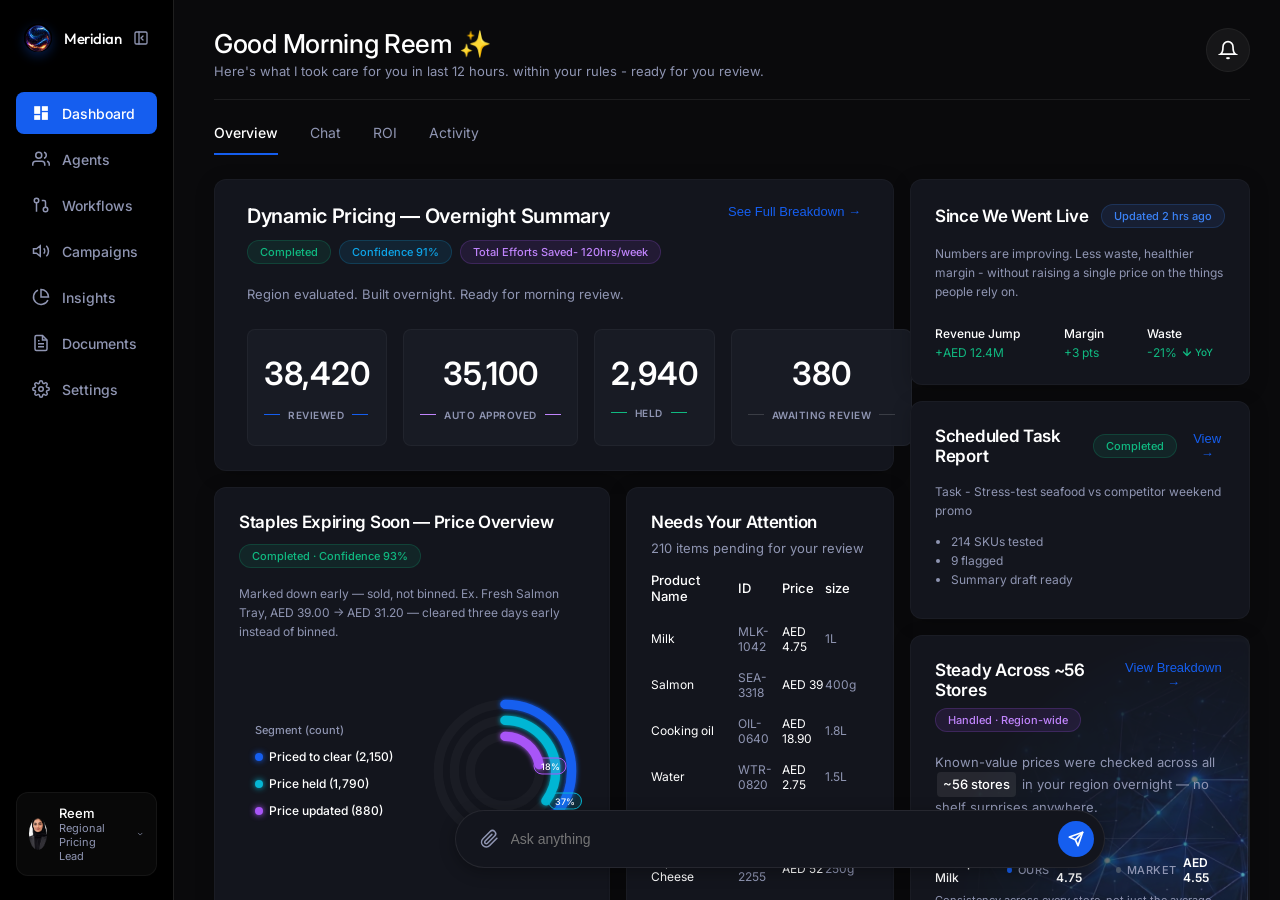
==== commit 0879865d: "ROI new2" ====
--- a/index.html
+++ b/index.html
@@ -460,16 +460,7 @@
             <div style="display: flex; justify-content: space-between; padding-right: 12px;">
               <div>
                 <div style="font-size: 12px; font-weight: 500; color: #FFFFFF; margin-bottom: 4px;">Revenue Jump</div>
-                <div style="display: flex; align-items: center; gap: 4px; font-size: 12px; color: #10B981;">
-                  12%
-                  <span style="display: flex; align-items: center; gap: 2px; font-size: 10px; font-weight: 500;">
-                    <svg viewBox="0 0 24 24" width="12" height="12" fill="none" stroke="currentColor" stroke-width="2.5"
-                      stroke-linecap="round" stroke-linejoin="round">
-                      <path d="M12 19V5M5 12l7-7 7 7" />
-                    </svg>
-                    YoY
-                  </span>
-                </div>
+                <div style="font-size: 12px; color: #10B981;">+AED 12.4M</div>
               </div>
               <div>
                 <div style="font-size: 12px; font-weight: 500; color: #FFFFFF; margin-bottom: 4px;">Margin</div>
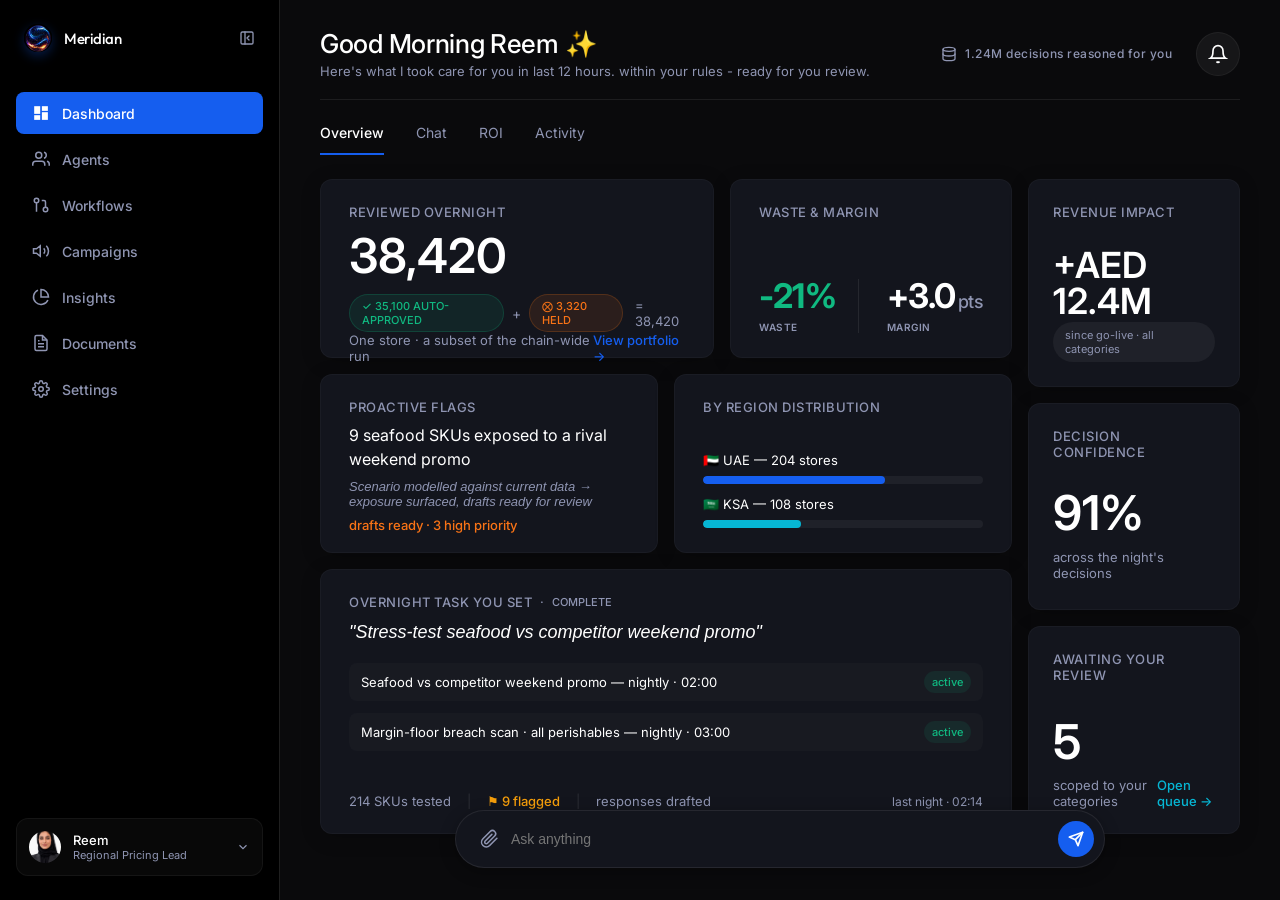
==== commit d1d31ff5: "New Overview" ====
--- a/index.html
+++ b/index.html
@@ -125,20 +125,26 @@
 
       <!-- Welcome Header -->
       <div
-        style="margin-bottom: 24px; display: flex; justify-content: space-between; align-items: flex-start; border-bottom: 1px solid rgba(255,255,255,0.08); padding-bottom: 20px; flex-shrink: 0;">
+        style="margin-bottom: 24px; display: flex; justify-content: space-between; align-items: center; border-bottom: 1px solid rgba(255,255,255,0.08); padding-bottom: 20px; flex-shrink: 0;">
         <div>
           <h1 style="font-size: 26px; font-weight: 500; color: #FFFFFF; margin-bottom: 4px; letter-spacing: -0.3px;">
             Good Morning Reem ✨</h1>
           <p style="font-size: 13px; color: #8F95B2;">Here's what I took care for you in last 12 hours. within your
             rules - ready for you review.</p>
         </div>
-        <button class="notification-btn"
-          style="background: rgba(255,255,255,0.05); border: 1px solid rgba(255,255,255,0.05); border-radius: 50%; width: 44px; height: 44px; display: flex; align-items: center; justify-content: center; cursor: pointer;">
-          <svg viewBox="0 0 24 24" width="20" height="20" fill="none" stroke="#FFFFFF" stroke-width="2">
-            <path d="M18 8A6 6 0 0 0 6 8c0 7-3 9-3 9h18s-3-2-3-9"></path>
-            <path d="M13.73 21a2 2 0 0 1-3.46 0"></path>
-          </svg>
-        </button>
+        <div style="display: flex; align-items: center; gap: 24px;">
+          <div style="display: flex; align-items: center; gap: 8px;">
+            <svg viewBox="0 0 24 24" width="16" height="16" fill="none" stroke="#8F95B2" stroke-width="2" stroke-linecap="round" stroke-linejoin="round"><ellipse cx="12" cy="5" rx="9" ry="3"></ellipse><path d="M21 12c0 1.66-4 3-9 3s-9-1.34-9-3"></path><path d="M3 5v14c0 1.66 4 3 9 3s9-1.34 9-3V5"></path></svg>
+            <span style="font-size: 12px; color: #8F95B2; letter-spacing: 0.5px; font-weight: 500;">1.24M decisions reasoned for you</span>
+          </div>
+          <button class="notification-btn"
+            style="background: rgba(255,255,255,0.05); border: 1px solid rgba(255,255,255,0.05); border-radius: 50%; width: 44px; height: 44px; display: flex; align-items: center; justify-content: center; cursor: pointer;">
+            <svg viewBox="0 0 24 24" width="20" height="20" fill="none" stroke="#FFFFFF" stroke-width="2">
+              <path d="M18 8A6 6 0 0 0 6 8c0 7-3 9-3 9h18s-3-2-3-9"></path>
+              <path d="M13.73 21a2 2 0 0 1-3.46 0"></path>
+            </svg>
+          </button>
+        </div>
       </div>
 
 
@@ -155,404 +161,162 @@
         </div>
       </div>
       <!-- Bento Layout: Left + Right columns -->
-      <div style="display: flex; gap: 16px; width: 100%; align-items: stretch;">
-
+      <div style="display: flex; gap: 16px; width: 100%; align-items: stretch; height: calc(100vh - 225px); min-height: 0; padding-bottom: 20px;">
         <!-- ===== LEFT SECTION ===== -->
-        <div style="flex: 2; display: flex; flex-direction: column; gap: 16px; min-width: 0;">
-
-          <!-- LEFT TOP: Stress Tested -->
-          <div class="glass-panel"
-            style="padding: 24px 32px; display: flex; flex-direction: column; background: #13151D; border: 1px solid rgba(255,255,255,0.03); border-radius: 12px; box-shadow: 0 4px 20px rgba(0,0,0,0.2);">
-            <div style="display: flex; align-items: flex-start; justify-content: space-between; margin-bottom: 20px;">
+        <div style="flex: 3; display: flex; flex-direction: column; gap: 16px; min-width: 0;">
+
+          <!-- ROW 1: Blocks 1, 3 -->
+          <div style="flex: 1; display: flex; gap: 16px; min-height: 0;">
+            <!-- Block 1: REVIEWED OVERNIGHT -->
+            <div class="glass-panel" style="flex: 1.5; display: flex; flex-direction: column; justify-content: space-between; padding: 24px 28px; background: #13151D; border: 1px solid rgba(255,255,255,0.03); border-radius: 12px; box-shadow: 0 4px 20px rgba(0,0,0,0.2);">
+              <div>
+                <div style="font-size: 13px; font-weight: 500; color: #8F95B2; letter-spacing: 0.5px; text-transform: uppercase; margin-bottom: 12px;">REVIEWED OVERNIGHT</div>
+                <div style="font-size: 48px; font-weight: 600; color: #FFFFFF; line-height: 1;">38,420</div>
+                <div style="display: flex; align-items: center; gap: 8px; margin-top: 14px;">
+                  <span style="display: inline-flex; align-items: center; padding: 4px 12px; background: rgba(16, 185, 129, 0.1); border: 1px solid rgba(16, 185, 129, 0.2); border-radius: 100px; font-size: 11px; color: #10B981; font-weight: 500;">✓ 35,100 AUTO-APPROVED</span>
+                  <span style="color: #8F95B2; font-size: 14px;">+</span>
+                  <span style="display: inline-flex; align-items: center; padding: 4px 12px; background: rgba(249, 115, 22, 0.1); border: 1px solid rgba(249, 115, 22, 0.2); border-radius: 100px; font-size: 11px; color: #F97316; font-weight: 500;">⨂ 3,320 HELD</span>
+                  <span style="color: #8F95B2; font-size: 13px; margin-left: 4px;">= 38,420</span>
+                </div>
+              </div>
+              <div style="font-size: 13px; color: #8F95B2; display: flex; justify-content: space-between; align-items: center; width: 100%; margin-top: auto;">
+                <span>One store · a subset of the chain-wide run</span>
+                <a href="#" style="color: #155EEF; text-decoration: none; font-weight: 500;">View portfolio &rarr;</a>
+              </div>
+            </div>
+
+            <!-- Block 3: WASTE & MARGIN -->
+            <div class="glass-panel" style="flex: 1; display: flex; flex-direction: column; justify-content: space-between; padding: 24px 28px; background: #13151D; border: 1px solid rgba(255,255,255,0.03); border-radius: 12px; box-shadow: 0 4px 20px rgba(0,0,0,0.2);">
+              <div style="font-size: 13px; font-weight: 500; color: #8F95B2; letter-spacing: 0.5px; text-transform: uppercase; margin-bottom: 12px;">WASTE & MARGIN</div>
+              
+              <div style="display: grid; grid-template-columns: 1fr 1fr; gap: 16px; width: 100%; align-items: center;">
+                <!-- Left Column: Waste (Positive Impact) -->
+                <div style="display: flex; flex-direction: column; gap: 4px; border-right: 1px solid rgba(255, 255, 255, 0.08); padding-right: 8px;">
+                  <div style="font-size: 34px; font-weight: 700; color: #10B981; line-height: 1; letter-spacing: -0.5px;">-21%</div>
+                  <div style="font-size: 10px; color: #8F95B2; font-weight: 600; letter-spacing: 0.5px; text-transform: uppercase; margin-top: 4px;">WASTE</div>
+                </div>
+                
+                <!-- Right Column: Margin (Growth Impact) -->
+                <div style="display: flex; flex-direction: column; gap: 4px; padding-left: 12px;">
+                  <div style="font-size: 34px; font-weight: 700; color: #FFFFFF; line-height: 1; letter-spacing: -0.5px;">+3.0<span style="font-size: 18px; font-weight: 500; color: #8F95B2; margin-left: 2px;">pts</span></div>
+                  <div style="font-size: 10px; color: #8F95B2; font-weight: 600; letter-spacing: 0.5px; text-transform: uppercase; margin-top: 4px;">MARGIN</div>
+                </div>
+              </div>
+            </div>
+          </div>
+
+          <!-- ROW 2: Blocks 7 & 8 -->
+          <div style="flex: 1; display: flex; gap: 16px; min-height: 0;">
+            <!-- Block 7: PROACTIVE FLAGS -->
+            <div class="glass-panel" style="flex: 1; display: flex; flex-direction: column; justify-content: space-between; padding: 24px 28px; background: #13151D; border: 1px solid rgba(255,255,255,0.03); border-radius: 12px; box-shadow: 0 4px 20px rgba(0,0,0,0.2);">
+              <div>
+                <div style="font-size: 13px; font-weight: 500; color: #8F95B2; letter-spacing: 0.5px; text-transform: uppercase; margin-bottom: 8px; display: flex; align-items: center; gap: 6px;">
+                  PROACTIVE FLAGS
+                </div>
+                <div style="font-size: 16px; color: #FFFFFF; line-height: 1.5; margin-bottom: 8px;">9 seafood SKUs exposed to a rival weekend promo</div>
+                <div style="font-size: 13px; color: #8F95B2; font-style: italic;">Scenario modelled against current data &rarr; exposure surfaced, drafts ready for review</div>
+              </div>
+              <div style="font-size: 13px; color: #F97316; font-weight: 500; margin-top: 8px;">
+                drafts ready · 3 high priority
+              </div>
+            </div>
+
+            <!-- Block 8: REGIONAL DEPLOYMENT MATRIX -->
+            <div class="glass-panel" style="flex: 1; display: flex; flex-direction: column; justify-content: space-between; padding: 24px 28px; background: #13151D; border: 1px solid rgba(255,255,255,0.03); border-radius: 12px; box-shadow: 0 4px 20px rgba(0,0,0,0.2);">
+              <div style="font-size: 13px; font-weight: 500; color: #8F95B2; letter-spacing: 0.5px; text-transform: uppercase; margin-bottom: 8px;">BY REGION DISTRIBUTION</div>
+              
               <div style="display: flex; flex-direction: column; gap: 12px;">
-                <h2 style="font-size: 20px; font-weight: 600; color: #FFFFFF; margin: 0; letter-spacing: -0.3px;">
-                  Dynamic Pricing — Overnight Summary</h2>
-                <div style="display: flex; align-items: center; gap: 8px;">
-                  <span
-                    style="display: inline-flex; align-items: center; padding: 4px 12px; background: rgba(16, 185, 129, 0.1); border: 1px solid rgba(16, 185, 129, 0.2); border-radius: 100px; font-size: 11px; color: #10B981; white-space: nowrap; font-weight: 500;">Completed</span>
-                  <span
-                    style="display: inline-flex; align-items: center; padding: 4px 12px; background: rgba(15, 165, 233, 0.1); border: 1px solid rgba(15, 165, 233, 0.2); border-radius: 100px; font-size: 11px; color: #0EA5E9; white-space: nowrap; font-weight: 500;">Confidence
-                    91%</span>
-                  <span
-                    style="display: inline-flex; align-items: center; padding: 4px 12px; background: rgba(168, 85, 247, 0.1); border: 1px solid rgba(168, 85, 247, 0.2); border-radius: 100px; font-size: 11px; color: #C084FC; white-space: nowrap; font-weight: 500;">Total
-                    Efforts Saved- 120hrs/week</span>
-                </div>
-              </div>
-              <button
-                style="background: transparent; border: none; color: #155EEF; font-size: 13px; font-weight: 500; cursor: pointer; display: inline-flex; align-items: center; gap: 6px; padding: 0;">See
-                Full Breakdown &rarr;</button>
-            </div>
-            <p style="font-size: 13px; color: #8F95B2; width: 75%; line-height: 1.6; margin-bottom: 24px;">Region
-              evaluated. Built overnight. Ready for morning review.</p>
-
-            <div style="display: flex; gap: 16px; width: 100%;">
-              <!-- Box 1 -->
-              <div
-                style="flex: 1; background: #181B24; border: 1px solid rgba(255,255,255,0.04); border-radius: 8px; padding: 24px 16px; display: flex; flex-direction: column; align-items: center; justify-content: center;">
-                <div style="font-size: 32px; font-weight: 600; color: #FFFFFF; margin-bottom: 16px;">38,420</div>
-                <div style="display: flex; align-items: center; width: 100%; gap: 8px;">
-                  <div style="height: 1px; width: 16px; background: #155EEF;"></div>
-                  <div
-                    style="font-size: 10px; font-weight: 600; color: #8F95B2; text-transform: uppercase; letter-spacing: 0.5px; white-space: nowrap;">
-                    REVIEWED</div>
-                  <div style="height: 1px; width: 16px; background: #155EEF;"></div>
-                </div>
-              </div>
-              <!-- Box 2 -->
-              <div
-                style="flex: 1; background: #181B24; border: 1px solid rgba(255,255,255,0.04); border-radius: 8px; padding: 24px 16px; display: flex; flex-direction: column; align-items: center; justify-content: center;">
-                <div style="font-size: 32px; font-weight: 600; color: #FFFFFF; margin-bottom: 16px;">35,100</div>
-                <div style="display: flex; align-items: center; width: 100%; gap: 8px;">
-                  <div style="height: 1px; width: 16px; background: #C084FC;"></div>
-                  <div
-                    style="font-size: 10px; font-weight: 600; color: #8F95B2; text-transform: uppercase; letter-spacing: 0.5px; white-space: nowrap;">
-                    AUTO APPROVED</div>
-                  <div style="height: 1px; width: 16px; background: #C084FC;"></div>
-                </div>
-              </div>
-              <!-- Box 3 -->
-              <div
-                style="flex: 1; background: #181B24; border: 1px solid rgba(255,255,255,0.04); border-radius: 8px; padding: 24px 16px; display: flex; flex-direction: column; align-items: center; justify-content: center;">
-                <div style="font-size: 32px; font-weight: 600; color: #FFFFFF; margin-bottom: 16px; line-height: 1.1;">
-                  2,940</div>
-                <div style="display: flex; align-items: center; width: 100%; gap: 8px;">
-                  <div style="height: 1px; width: 16px; background: #10B981;"></div>
-                  <div
-                    style="font-size: 10px; font-weight: 600; color: #8F95B2; text-transform: uppercase; letter-spacing: 0.5px; white-space: nowrap;">
-                    HELD</div>
-                  <div style="height: 1px; width: 16px; background: #10B981;"></div>
-                </div>
-              </div>
-              <!-- Box 4 -->
-              <div
-                style="flex: 1; background: #181B24; border: 1px solid rgba(255,255,255,0.04); border-radius: 8px; padding: 24px 16px; display: flex; flex-direction: column; align-items: center; justify-content: center;">
-                <div style="font-size: 32px; font-weight: 600; color: #FFFFFF; margin-bottom: 16px;">380</div>
-                <div style="display: flex; align-items: center; width: 100%; gap: 8px;">
-                  <div style="height: 1px; width: 16px; background: rgba(255,255,255,0.15);"></div>
-                  <div
-                    style="font-size: 10px; font-weight: 600; color: #8F95B2; text-transform: uppercase; letter-spacing: 0.5px; white-space: nowrap;">
-                    AWAITING REVIEW</div>
-                  <div style="height: 1px; width: 16px; background: rgba(255,255,255,0.15);"></div>
-                </div>
-              </div>
-            </div>
-          </div>
-
-          <!-- LEFT BOTTOM: Two cards side by side -->
-          <div style="display: flex; gap: 16px;">
-
-            <!-- Bottom Left: Expiring soon -->
-            <div class="glass-panel"
-              style="flex: 1; padding: 24px 24px 32px 24px; display: flex; flex-direction: column; background: #13151D; border: 1px solid rgba(255,255,255,0.03); border-radius: 12px; box-shadow: 0 4px 20px rgba(0,0,0,0.2);">
-              <h2
-                style="font-size: 17px; font-weight: 600; color: #FFFFFF; margin-bottom: 12px; letter-spacing: -0.3px;">
-                Staples Expiring Soon — Price Overview</h2>
-              <div style="display: flex; gap: 8px; margin-bottom: 16px;">
-                <span
-                  style="display: inline-flex; align-items: center; padding: 4px 12px; background: rgba(16, 185, 129, 0.1); border: 1px solid rgba(16, 185, 129, 0.2); border-radius: 100px; font-size: 11px; color: #10B981; font-weight: 500;">Completed
-                  &middot; Confidence 93%</span>
-              </div>
-              <p style="font-size: 12px; color: #8F95B2; line-height: 1.6; margin-bottom: 8px;">Marked down early —
-                sold, not binned. Ex. Fresh Salmon Tray, AED 39.00 → AED 31.20 — cleared three days early instead of
-                binned.
-              </p>
-
-              <div
-                style="display: flex; justify-content: space-between; align-items: center; flex: 1; padding: 0 0px 0 16px;">
-                <!-- Left Legend -->
-                <div style="display: flex; flex-direction: column; gap: 12px; flex: 1; padding-right: 16px;">
-                  <div style="display: grid; grid-template-columns: 2fr; align-items: center; gap: 8px;">
-                    <div style="font-size: 11px; color: #8F95B2; font-weight: 500;">Segment (count)</div>
+                <!-- Row A -->
+                <div>
+                  <div style="font-size: 13px; color: #FFFFFF; margin-bottom: 8px;">🇦🇪 UAE — 204 stores</div>
+                  <div style="height: 8px; background: rgba(255,255,255,0.05); border-radius: 4px; position: relative; width: 100%; overflow: hidden;">
+                    <div style="position: absolute; top: 0; left: 0; height: 100%; width: 65%; background: #155EEF; border-radius: 4px;"></div>
                   </div>
-
-                  <div style="display: grid; grid-template-columns: 2fr 1fr 1fr; align-items: center; gap: 8px;">
-                    <div style="display: flex; align-items: center; gap: 6px;">
-                      <div
-                        style="width: 8px; height: 8px; border-radius: 50%; background: #155EEF; box-shadow: 0 0 6px #155EEF;">
-                      </div>
-                      <div style="font-size: 12px; color: #FFFFFF; font-weight: 500; white-space: nowrap;">Priced to
-                        clear (2,150)</div>
-                    </div>
+                </div>
+                <!-- Row B -->
+                <div>
+                  <div style="font-size: 13px; color: #FFFFFF; margin-bottom: 8px;">🇸🇦 KSA — 108 stores</div>
+                  <div style="height: 8px; background: rgba(255,255,255,0.05); border-radius: 4px; position: relative; width: 100%; overflow: hidden;">
+                    <div style="position: absolute; top: 0; left: 0; height: 100%; width: 35%; background: #06B6D4; border-radius: 4px;"></div>
                   </div>
-
-                  <div style="display: grid; grid-template-columns: 2fr 1fr 1fr; align-items: center; gap: 8px;">
-                    <div style="display: flex; align-items: center; gap: 6px;">
-                      <div
-                        style="width: 8px; height: 8px; border-radius: 50%; background: #06B6D4; box-shadow: 0 0 6px #06B6D4;">
-                      </div>
-                      <div style="font-size: 12px; color: #FFFFFF; font-weight: 500; white-space: nowrap;">Price held
-                        (1,790)
-                      </div>
-                    </div>
-                  </div>
-
-                  <div style="display: grid; grid-template-columns: 2fr 1fr 1fr; align-items: center; gap: 8px;">
-                    <div style="display: flex; align-items: center; gap: 6px;">
-                      <div
-                        style="width: 8px; height: 8px; border-radius: 50%; background: #A855F7; box-shadow: 0 0 6px #A855F7;">
-                      </div>
-                      <div style="font-size: 12px; color: #FFFFFF; font-weight: 500; white-space: nowrap;">Price updated
-                        (880)
-                      </div>
-                    </div>
-                  </div>
-                </div>
-
-                <!-- Right Chart -->
-                <div
-                  style="position: relative; width: 160px; height: 160px; display: flex; align-items: center; justify-content: center;">
-                  <svg viewBox="0 0 240 240"
-                    style="width: 100%; height: 100%; transform: rotate(-90deg); overflow: visible;">
-                    <defs>
-                      <filter id="glow-blue">
-                        <feGaussianBlur stdDeviation="4" result="coloredBlur" />
-                        <feMerge>
-                          <feMergeNode in="coloredBlur" />
-                          <feMergeNode in="SourceGraphic" />
-                        </feMerge>
-                      </filter>
-                      <filter id="glow-cyan">
-                        <feGaussianBlur stdDeviation="4" result="coloredBlur" />
-                        <feMerge>
-                          <feMergeNode in="coloredBlur" />
-                          <feMergeNode in="SourceGraphic" />
-                        </feMerge>
-                      </filter>
-                      <filter id="glow-purple">
-                        <feGaussianBlur stdDeviation="4" result="coloredBlur" />
-                        <feMerge>
-                          <feMergeNode in="coloredBlur" />
-                          <feMergeNode in="SourceGraphic" />
-                        </feMerge>
-                      </filter>
-                    </defs>
-
-                    <!-- Background tracks -->
-                    <circle cx="120" cy="120" r="100" fill="none" stroke="rgba(255,255,255,0.03)" stroke-width="14">
-                    </circle>
-                    <circle cx="120" cy="120" r="76" fill="none" stroke="rgba(255,255,255,0.03)" stroke-width="14">
-                    </circle>
-                    <circle cx="120" cy="120" r="52" fill="none" stroke="rgba(255,255,255,0.03)" stroke-width="14">
-                    </circle>
-
-                    <!-- Data arcs -->
-                    <circle cx="120" cy="120" r="100" fill="none" stroke="#155EEF" stroke-width="14"
-                      stroke-linecap="round" stroke-dasharray="282 628.3" filter="url(#glow-blue)"></circle>
-                    <circle cx="120" cy="120" r="76" fill="none" stroke="#06B6D4" stroke-width="14"
-                      stroke-linecap="round" stroke-dasharray="167 477.5" filter="url(#glow-cyan)"></circle>
-                    <circle cx="120" cy="120" r="52" fill="none" stroke="#A855F7" stroke-width="14"
-                      stroke-linecap="round" stroke-dasharray="72 326.7" filter="url(#glow-purple)"></circle>
-                  </svg>
-                  <!-- Center Text removed as requested -->
-                  <div
-                    style="position: absolute; top: 50%; left: 50%; transform: translate(-50%, -50%); text-align: center; line-height: 1.3; width: 80px;">
-                  </div>
-
-                  <!-- Badges -->
-                  <div
-                    style="position: absolute; top: 140px; left: 140px; background: rgba(21, 94, 239, 0.15); border: 1px solid #155EEF; border-radius: 100px; padding: 2px 6px; font-size: 9px; font-weight: 500; color: #fff; transform: translate(-50%, -50%);">
-                    45%</div>
-                  <div
-                    style="position: absolute; top: 110px; left: 140px; background: rgba(6, 182, 212, 0.15); border: 1px solid #06B6D4; border-radius: 100px; padding: 2px 6px; font-size: 9px; font-weight: 500; color: #fff; transform: translate(-50%, -50%);">
-                    37%</div>
-                  <div
-                    style="position: absolute; top: 75px; left: 125px; background: rgba(168, 85, 247, 0.15); border: 1px solid #A855F7; border-radius: 100px; padding: 2px 6px; font-size: 9px; font-weight: 500; color: #fff; transform: translate(-50%, -50%);">
-                    18%</div>
-                </div>
-
-              </div>
-
-
-            </div>
-
-            <!-- Bottom Right of Left Section: Prices steady -->
-            <div class="glass-panel"
-              style="flex: 1; padding: 24px 24px 32px 24px; display: flex; flex-direction: column; background: #13151D; border: 1px solid rgba(255,255,255,0.03); border-radius: 12px; box-shadow: 0 4px 20px rgba(0,0,0,0.2); position: relative; overflow: hidden;">
-              <h2
-                style="font-size: 17px; font-weight: 600; color: #FFFFFF; margin-bottom: 8px; letter-spacing: -0.3px; position: relative; z-index: 2;">
-                Needs Your Attention</h2>
-              <div
-                style="font-size: 13px; color: #8F95B2; margin-bottom: 16px; font-weight: 400; position: relative; z-index: 2;">
-                210 items pending for your review</div>
-
-              <div
-                style="display: grid; grid-template-columns: 2fr 1fr 1fr 1fr; padding-bottom: 12px; align-items: center; position: relative; z-index: 2;">
-                <div style="font-size: 13px; color: #FFFFFF; font-weight: 500;">Product Name</div>
-                <div style="font-size: 13px; color: #FFFFFF; font-weight: 500;">ID</div>
-                <div style="font-size: 13px; color: #FFFFFF; font-weight: 500;">Price</div>
-                <div style="font-size: 13px; color: #FFFFFF; font-weight: 500;">size</div>
-              </div>
-
-              <!-- Data Table -->
-              <div
-                style="margin-top: 0px; width: 100%; border-collapse: collapse; display: flex; flex-direction: column; gap: 0; position: relative; z-index: 2;">
-                <!-- Row 1 -->
-                <div
-                  style="display: grid; grid-template-columns: 2fr 1fr 1fr 1fr; padding: 8px 0; align-items: center;">
-                  <div style="font-size: 12px; color: #FFFFFF;">Milk</div>
-                  <div style="font-size: 12px; color: #8F95B2;">MLK-1042</div>
-                  <div style="font-size: 12px; color: #FFFFFF;">AED 4.75</div>
-                  <div style="font-size: 12px; color: #8F95B2;">1L</div>
-                </div>
-                <!-- Row 2 -->
-                <div
-                  style="display: grid; grid-template-columns: 2fr 1fr 1fr 1fr; padding: 8px 0; align-items: center;">
-                  <div style="font-size: 12px; color: #FFFFFF;">Salmon</div>
-                  <div style="font-size: 12px; color: #8F95B2;">SEA-3318</div>
-                  <div style="font-size: 12px; color: #FFFFFF;">AED 39</div>
-                  <div style="font-size: 12px; color: #8F95B2;">400g</div>
-                </div>
-                <!-- Row 3 -->
-                <div
-                  style="display: grid; grid-template-columns: 2fr 1fr 1fr 1fr; padding: 8px 0; align-items: center;">
-                  <div style="font-size: 12px; color: #FFFFFF;">Cooking oil</div>
-                  <div style="font-size: 12px; color: #8F95B2;">OIL-0640</div>
-                  <div style="font-size: 12px; color: #FFFFFF;">AED 18.90</div>
-                  <div style="font-size: 12px; color: #8F95B2;">1.8L</div>
-                </div>
-                <!-- Row 4 -->
-                <div
-                  style="display: grid; grid-template-columns: 2fr 1fr 1fr 1fr; padding: 8px 0; align-items: center;">
-                  <div style="font-size: 12px; color: #FFFFFF;">Water</div>
-                  <div style="font-size: 12px; color: #8F95B2;">WTR-0820</div>
-                  <div style="font-size: 12px; color: #FFFFFF;">AED 2.75</div>
-                  <div style="font-size: 12px; color: #8F95B2;">1.5L</div>
-                </div>
-                <!-- Row 5 -->
-                <div
-                  style="display: grid; grid-template-columns: 2fr 1fr 1fr 1fr; padding: 8px 0; align-items: center;">
-                  <div style="font-size: 12px; color: #FFFFFF;">Ramadan Dates</div>
-                  <div style="font-size: 12px; color: #8F95B2;">GFT-1990</div>
-                  <div style="font-size: 12px; color: #FFFFFF;">AED 45</div>
-                  <div style="font-size: 12px; color: #8F95B2;">500g</div>
-                </div>
-                <!-- Row 6 -->
-                <div
-                  style="display: grid; grid-template-columns: 2fr 1fr 1fr 1fr; padding: 8px 0; align-items: center;">
-                  <div style="font-size: 12px; color: #FFFFFF;">Imported Cheese</div>
-                  <div style="font-size: 12px; color: #8F95B2;">IMP-2255</div>
-                  <div style="font-size: 12px; color: #FFFFFF;">AED 52</div>
-                  <div style="font-size: 12px; color: #8F95B2;">250g</div>
-                </div>
-              </div>
-            </div>
-
-          </div>
+                </div>
+              </div>
+            </div>
+          </div>
+
+          <!-- ROW 3: Block 5 -->
+          <div class="glass-panel" style="flex: 1.2; display: flex; flex-direction: column; justify-content: space-between; padding: 24px 28px; background: #13151D; border: 1px solid rgba(255,255,255,0.03); border-radius: 12px; box-shadow: 0 4px 20px rgba(0,0,0,0.2); min-height: 0;">
+            <div>
+              <div style="display: flex; align-items: center; gap: 8px; margin-bottom: 12px;">
+                <div style="font-size: 13px; font-weight: 500; color: #8F95B2; letter-spacing: 0.5px; text-transform: uppercase;">OVERNIGHT TASK YOU SET</div>
+                <span style="font-size: 13px; color: #8F95B2;">·</span>
+                <span style="font-size: 11px; font-weight: 500; color: #8F95B2; text-transform: uppercase;">COMPLETE</span>
+              </div>
+              
+              <div style="font-size: 18px; font-style: italic; color: #FFFFFF; margin-bottom: 20px;">"Stress-test seafood vs competitor weekend promo"</div>
+              
+              <div style="display: flex; flex-direction: column; gap: 12px; margin-bottom: 14px;">
+                <div style="display: flex; align-items: center; justify-content: space-between; padding: 8px 12px; background: rgba(255,255,255,0.02); border-radius: 8px;">
+                  <div style="font-size: 13px; color: #FFFFFF;">Seafood vs competitor weekend promo — nightly · 02:00</div>
+                  <span style="font-size: 11px; font-weight: 500; color: #10B981; background: rgba(16, 185, 129, 0.1); padding: 4px 8px; border-radius: 100px;">active</span>
+                </div>
+                <div style="display: flex; align-items: center; justify-content: space-between; padding: 8px 12px; background: rgba(255,255,255,0.02); border-radius: 8px;">
+                  <div style="font-size: 13px; color: #FFFFFF;">Margin-floor breach scan · all perishables — nightly · 03:00</div>
+                  <span style="font-size: 11px; font-weight: 500; color: #10B981; background: rgba(16, 185, 129, 0.1); padding: 4px 8px; border-radius: 100px;">active</span>
+                </div>
+              </div>
+            </div>
+
+            <div style="display: flex; align-items: center; justify-content: space-between; font-size: 13px; color: #8F95B2;">
+              <div style="display: flex; align-items: center; gap: 16px;">
+                <span>214 SKUs tested</span>
+                <span style="color: rgba(255,255,255,0.1);">|</span>
+                <span style="color: #F59E0B; font-weight: 500;">⚑ 9 flagged</span>
+                <span style="color: rgba(255,255,255,0.1);">|</span>
+                <span>responses drafted</span>
+              </div>
+              <div style="font-size: 12px;">last night · 02:14</div>
+            </div>
+          </div>
+
         </div>
 
         <!-- ===== RIGHT SECTION ===== -->
-        <div style="flex: 1; display: flex; flex-direction: column; gap: 16px; min-width: 0;">
-
-          <!-- Right 1: Since we went live -->
-          <div class="glass-panel"
-            style="padding: 24px; display: flex; flex-direction: column; background: #13151D; border: 1px solid rgba(255,255,255,0.03); border-radius: 12px; box-shadow: 0 4px 20px rgba(0,0,0,0.2);">
-            <div style="display: flex; align-items: center; gap: 12px; margin-bottom: 16px;">
-              <h2 style="font-size: 17px; font-weight: 600; color: #FFFFFF; margin: 0; letter-spacing: -0.3px;">Since We
-                Went Live</h2>
-              <span
-                style="display: inline-flex; align-items: center; padding: 4px 12px; background: rgba(59, 130, 246, 0.1); border: 1px solid rgba(59, 130, 246, 0.2); border-radius: 100px; font-size: 11px; color: #3B82F6; white-space: nowrap; font-weight: 500;">Updated
-                2 hrs ago</span>
-            </div>
-            <p style="font-size: 12px; color: #8F95B2; line-height: 1.6; margin-bottom: 24px;">Numbers are improving.
-              Less
-              waste, healthier margin - without raising a single price on the things people rely on.</p>
-
-            <div style="display: flex; justify-content: space-between; padding-right: 12px;">
-              <div>
-                <div style="font-size: 12px; font-weight: 500; color: #FFFFFF; margin-bottom: 4px;">Revenue Jump</div>
-                <div style="font-size: 12px; color: #10B981;">+AED 12.4M</div>
-              </div>
-              <div>
-                <div style="font-size: 12px; font-weight: 500; color: #FFFFFF; margin-bottom: 4px;">Margin</div>
-                <div style="font-size: 12px; color: #10B981;">+3 pts</div>
-              </div>
-              <div>
-                <div style="font-size: 12px; font-weight: 500; color: #FFFFFF; margin-bottom: 4px;">Waste</div>
-                <div style="display: flex; align-items: center; gap: 4px; font-size: 12px; color: #10B981;">
-                  -21%
-                  <span style="display: flex; align-items: center; gap: 2px; font-size: 10px; font-weight: 500;">
-                    <svg viewBox="0 0 24 24" width="12" height="12" fill="none" stroke="currentColor" stroke-width="2.5"
-                      stroke-linecap="round" stroke-linejoin="round">
-                      <path d="M12 5v14M19 12l-7 7-7-7" />
-                    </svg>
-                    YoY
-                  </span>
-                </div>
-              </div>
-
-
-            </div>
-          </div>
-
-          <!-- Right 2: Held the line -->
-          <div class="glass-panel"
-            style="padding: 24px; display: flex; flex-direction: column; background: #13151D; border: 1px solid rgba(255,255,255,0.03); border-radius: 12px; box-shadow: 0 4px 20px rgba(0,0,0,0.2);">
-            <div style="display: flex; align-items: center; gap: 12px; margin-bottom: 16px;">
-              <h2 style="font-size: 17px; font-weight: 600; color: #FFFFFF; margin: 0; letter-spacing: -0.3px;">
-                Scheduled Task Report</h2>
-              <span
-                style="display: inline-flex; align-items: center; padding: 4px 12px; background: rgba(16, 185, 129, 0.1); border: 1px solid rgba(16, 185, 129, 0.2); border-radius: 100px; font-size: 11px; color: #10B981; font-weight: 500;">Completed</span>
-              <button
-                style="background: transparent; border: none; color: #155EEF; font-size: 13px; font-weight: 500; cursor: pointer; display: inline-flex; align-items: center; gap: 4px; padding: 0; margin-left: auto;">View
-                &rarr;</button>
-            </div>
-            <p style="font-size: 12px; color: #8F95B2; line-height: 1.6; margin-bottom: 12px;">Task - Stress-test
-              seafood vs competitor weekend promo</p>
-            <ul style="font-size: 12px; color: #8F95B2; padding-left: 16px; margin-bottom: 4px; line-height: 1.6;">
-              <li>214 SKUs tested</li>
-              <li>9 flagged</li>
-              <li>Summary draft ready</li>
-            </ul>
-          </div>
-
-          <!-- Right 2: Pending Review -->
-          <div class="glass-panel"
-            style="padding: 24px; display: flex; flex-direction: column; background: #13151D; border: 1px solid rgba(255,255,255,0.03); border-radius: 12px; box-shadow: 0 4px 20px rgba(0,0,0,0.2); flex: 1;">
-            <div style="display: flex; align-items: flex-start; justify-content: space-between; margin-bottom: 20px; position: relative; z-index: 2;">
-              <div style="display: flex; flex-direction: column; gap: 8px;">
-                <h2 style="font-size: 17px; font-weight: 600; color: #FFFFFF; margin: 0; letter-spacing: -0.3px;">Steady Across ~56 Stores</h2>
-                <div>
-                  <span
-                    style="display: inline-flex; align-items: center; padding: 4px 12px; background: rgba(168, 85, 247, 0.1); border: 1px solid rgba(168, 85, 247, 0.2); border-radius: 100px; font-size: 11px; color: #C084FC; font-weight: 500;">Handled &middot; Region-wide</span>
-                </div>
-              </div>
-              <button
-                style="background: transparent; border: none; color: #155EEF; font-size: 13px; font-weight: 500; cursor: pointer; display: inline-flex; align-items: center; gap: 4px; padding: 0;">View Breakdown
-                &rarr;</button>
-            </div>
-            
-            <p style="font-size: 13px; color: #8F95B2; line-height: 1.6; margin-bottom: 20px; position: relative; z-index: 2;">
-              Known-value prices were checked across all <span style="display: inline-block; padding: 2px 6px; background: rgba(255,255,255,0.08); border-radius: 4px; font-weight: 500; color: #FFFFFF; margin: 0 2px;">~56 stores</span> in your region overnight &mdash; no shelf surprises anywhere.
-            </p>
-
-            <div style="position: relative; z-index: 2; padding-top: 16px; border-top: 1px solid rgba(255,255,255,0.05);">
-              <div style="display: flex; align-items: center; justify-content: space-between; margin-bottom: 8px;">
-                <div style="font-size: 12px; color: #FFFFFF; font-weight: 500;">Example: Milk</div>
-                <div style="display: flex; gap: 16px; align-items: center;">
-                  <div style="display: flex; gap: 6px; align-items: center;">
-                    <div style="width: 6px; height: 6px; border-radius: 50%; background: #155EEF;"></div>
-                    <div style="font-size: 11px; color: #8F95B2; font-weight: 500; text-transform: uppercase; letter-spacing: 0.5px;">Ours</div>
-                    <div style="font-size: 12px; color: #FFFFFF; font-weight: 600;">AED 4.75</div>
-                  </div>
-                  <div style="display: flex; gap: 6px; align-items: center;">
-                    <div style="width: 6px; height: 6px; border-radius: 50%; background: #475467;"></div>
-                    <div style="font-size: 11px; color: #8F95B2; font-weight: 500; text-transform: uppercase; letter-spacing: 0.5px;">Market</div>
-                    <div style="font-size: 12px; color: #FFFFFF; font-weight: 600;">AED 4.55</div>
-                  </div>
-                </div>
-              </div>
-              <p style="font-size: 11px; color: #8F95B2; margin: 0; line-height: 1.4;">Consistency across every store, not just the average.</p>
-            </div>
-
-            <!-- Background Texture -->
-            <div
-              style="position: absolute; top: 0; left: 0; width: 100%; height: 100%; background-image: url('prices-texture.png'); background-size: cover; background-position: right center; opacity: 0.8; mix-blend-mode: screen; pointer-events: none; mask-image: radial-gradient(circle at bottom right, rgba(0,0,0,1) 0%, rgba(0,0,0,0) 70%); -webkit-mask-image: radial-gradient(circle at bottom right, rgba(0,0,0,1) 0%, rgba(0,0,0,0) 70%);">
-            </div>
-          </div>
-        </div>
-
-
-
+        <div style="flex: 0 0 23%; display: flex; flex-direction: column; gap: 16px; min-width: 0;">
+          
+          <!-- Block 2: REVENUE IMPACT -->
+          <div class="glass-panel" style="flex: 1; display: flex; flex-direction: column; justify-content: space-between; padding: 24px; background: #13151D; border: 1px solid rgba(255,255,255,0.03); border-radius: 12px; box-shadow: 0 4px 20px rgba(0,0,0,0.2);">
+            <div style="font-size: 13px; font-weight: 500; color: #8F95B2; letter-spacing: 0.5px; text-transform: uppercase; margin-bottom: 24px;">REVENUE IMPACT</div>
+            <div style="display: flex; flex-direction: column; align-items: flex-start; justify-content: center; flex: 1;">
+              <div style="font-size: 36px; font-weight: 600; color: #FFFFFF; line-height: 1;">+AED 12.4M</div>
+            </div>
+            <div style="margin-top: auto;">
+              <span style="display: inline-flex; padding: 6px 12px; background: rgba(255,255,255,0.05); border-radius: 100px; font-size: 11px; color: #8F95B2;">since go-live · all categories</span>
+            </div>
+          </div>
+
+          <!-- Block 4: DECISION CONFIDENCE -->
+          <div class="glass-panel" style="flex: 1; display: flex; flex-direction: column; justify-content: space-between; padding: 24px; background: #13151D; border: 1px solid rgba(255,255,255,0.03); border-radius: 12px; box-shadow: 0 4px 20px rgba(0,0,0,0.2);">
+            <div style="font-size: 13px; font-weight: 500; color: #8F95B2; letter-spacing: 0.5px; text-transform: uppercase; margin-bottom: 24px;">DECISION CONFIDENCE</div>
+            <div style="display: flex; flex-direction: column; align-items: flex-start; justify-content: center; flex: 1;">
+              <div style="font-size: 48px; font-weight: 600; color: #FFFFFF; line-height: 1; margin-bottom: 12px;">91%</div>
+              <div style="font-size: 13px; color: #8F95B2;">across the night's decisions</div>
+            </div>
+          </div>
+
+          <!-- Block 6: AWAITING YOUR REVIEW -->
+          <div class="glass-panel" style="flex: 1; display: flex; flex-direction: column; justify-content: space-between; padding: 24px; background: #13151D; border: 1px solid rgba(255,255,255,0.03); border-radius: 12px; box-shadow: 0 4px 20px rgba(0,0,0,0.2);">
+            <div style="font-size: 13px; font-weight: 500; color: #8F95B2; letter-spacing: 0.5px; text-transform: uppercase; margin-bottom: 24px;">AWAITING YOUR REVIEW</div>
+            <div style="display: flex; flex-direction: column; align-items: flex-start; justify-content: center; flex: 1;">
+              <div style="font-size: 48px; font-weight: 600; color: #FFFFFF; line-height: 1;">5</div>
+            </div>
+            <div style="font-size: 13px; color: #8F95B2; display: flex; justify-content: space-between; align-items: center; width: 100%; margin-top: auto;">
+              <span>scoped to your categories</span>
+              <a href="#" style="color: #06B6D4; text-decoration: none; font-weight: 500;">Open queue &rarr;</a>
+            </div>
+          </div>
+
+        </div>
       </div>
 
     </div>
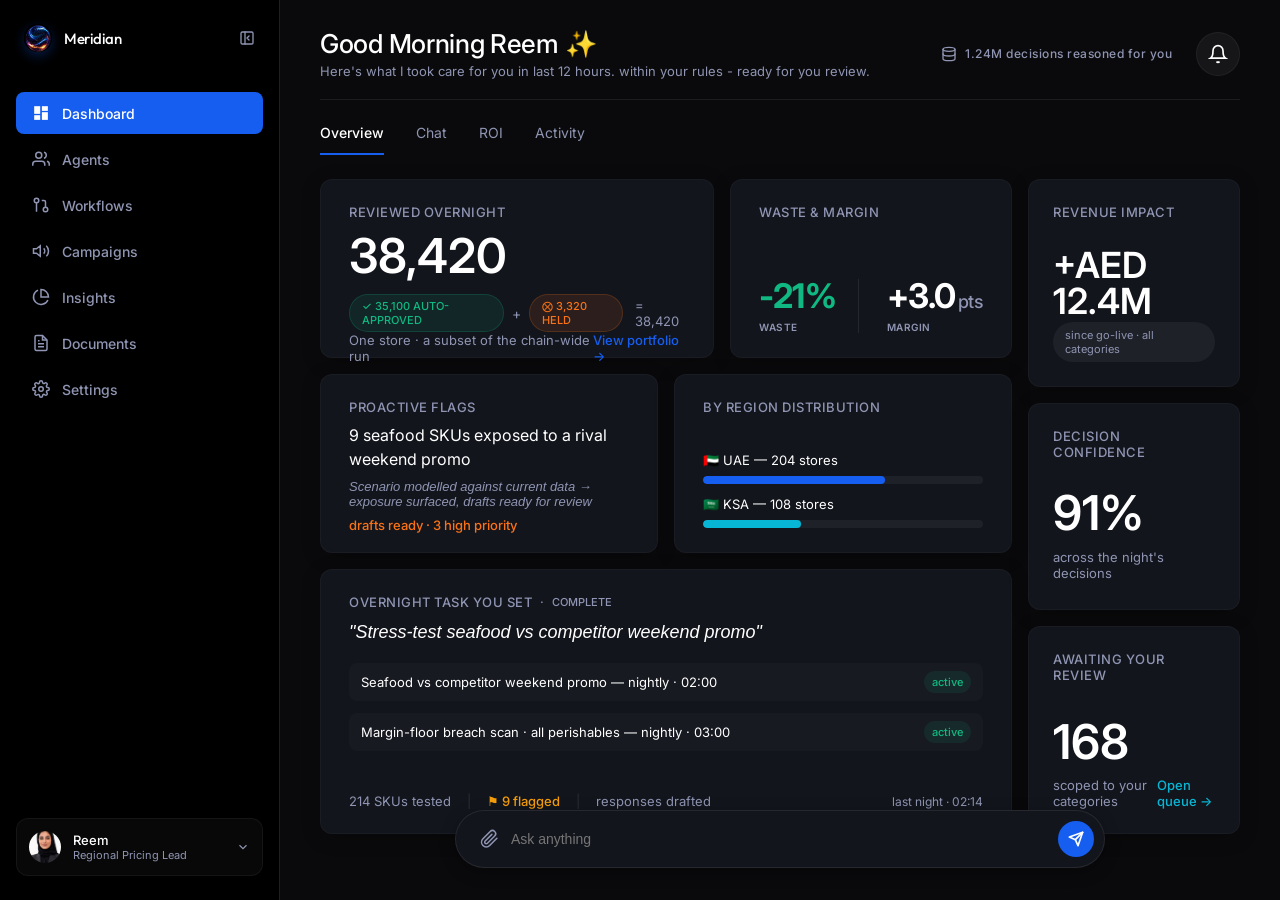
==== commit 0e03b9ef: "New ROI" ====
--- a/index.html
+++ b/index.html
@@ -22,7 +22,8 @@
         </div>
         <div class="logo-text" style="font-size: 15px; font-weight: 500; color: #fff;">Meridian</div>
       </div>
-      <svg viewBox="0 0 24 24" width="16" height="16" fill="none" stroke="#8F95B2" stroke-width="2" stroke-linecap="round" stroke-linejoin="round">
+      <svg viewBox="0 0 24 24" width="16" height="16" fill="none" stroke="#8F95B2" stroke-width="2"
+        stroke-linecap="round" stroke-linejoin="round">
         <rect x="3" y="3" width="18" height="18" rx="2" ry="2"></rect>
         <line x1="9" y1="3" x2="9" y2="21"></line>
         <polyline points="15 9 12 12 15 15"></polyline>
@@ -134,8 +135,14 @@
         </div>
         <div style="display: flex; align-items: center; gap: 24px;">
           <div style="display: flex; align-items: center; gap: 8px;">
-            <svg viewBox="0 0 24 24" width="16" height="16" fill="none" stroke="#8F95B2" stroke-width="2" stroke-linecap="round" stroke-linejoin="round"><ellipse cx="12" cy="5" rx="9" ry="3"></ellipse><path d="M21 12c0 1.66-4 3-9 3s-9-1.34-9-3"></path><path d="M3 5v14c0 1.66 4 3 9 3s9-1.34 9-3V5"></path></svg>
-            <span style="font-size: 12px; color: #8F95B2; letter-spacing: 0.5px; font-weight: 500;">1.24M decisions reasoned for you</span>
+            <svg viewBox="0 0 24 24" width="16" height="16" fill="none" stroke="#8F95B2" stroke-width="2"
+              stroke-linecap="round" stroke-linejoin="round">
+              <ellipse cx="12" cy="5" rx="9" ry="3"></ellipse>
+              <path d="M21 12c0 1.66-4 3-9 3s-9-1.34-9-3"></path>
+              <path d="M3 5v14c0 1.66 4 3 9 3s9-1.34 9-3V5"></path>
+            </svg>
+            <span style="font-size: 12px; color: #8F95B2; letter-spacing: 0.5px; font-weight: 500;">1.24M decisions
+              reasoned for you</span>
           </div>
           <button class="notification-btn"
             style="background: rgba(255,255,255,0.05); border: 1px solid rgba(255,255,255,0.05); border-radius: 50%; width: 44px; height: 44px; display: flex; align-items: center; justify-content: center; cursor: pointer;">
@@ -156,50 +163,73 @@
           Overview</div>
         <a href="chat.html"
           style="padding-bottom: 12px; color: #8F95B2; font-size: 14px; font-weight: 400; cursor: pointer; text-decoration: none;">Chat</a>
-        <a href="roi.html" style="padding-bottom: 12px; color: #8F95B2; font-size: 14px; font-weight: 400; cursor: pointer; text-decoration: none;">ROI</a>
+        <a href="roi.html"
+          style="padding-bottom: 12px; color: #8F95B2; font-size: 14px; font-weight: 400; cursor: pointer; text-decoration: none;">ROI</a>
         <div style="padding-bottom: 12px; color: #8F95B2; font-size: 14px; font-weight: 400; cursor: pointer;">Activity
         </div>
       </div>
       <!-- Bento Layout: Left + Right columns -->
-      <div style="display: flex; gap: 16px; width: 100%; align-items: stretch; height: calc(100vh - 225px); min-height: 0; padding-bottom: 20px;">
+      <div
+        style="display: flex; gap: 16px; width: 100%; align-items: stretch; height: calc(100vh - 225px); min-height: 0; padding-bottom: 20px;">
         <!-- ===== LEFT SECTION ===== -->
         <div style="flex: 3; display: flex; flex-direction: column; gap: 16px; min-width: 0;">
 
           <!-- ROW 1: Blocks 1, 3 -->
           <div style="flex: 1; display: flex; gap: 16px; min-height: 0;">
             <!-- Block 1: REVIEWED OVERNIGHT -->
-            <div class="glass-panel" style="flex: 1.5; display: flex; flex-direction: column; justify-content: space-between; padding: 24px 28px; background: #13151D; border: 1px solid rgba(255,255,255,0.03); border-radius: 12px; box-shadow: 0 4px 20px rgba(0,0,0,0.2);">
+            <div class="glass-panel"
+              style="flex: 1.5; display: flex; flex-direction: column; justify-content: space-between; padding: 24px 28px; background: #13151D; border: 1px solid rgba(255,255,255,0.03); border-radius: 12px; box-shadow: 0 4px 20px rgba(0,0,0,0.2);">
               <div>
-                <div style="font-size: 13px; font-weight: 500; color: #8F95B2; letter-spacing: 0.5px; text-transform: uppercase; margin-bottom: 12px;">REVIEWED OVERNIGHT</div>
+                <div
+                  style="font-size: 13px; font-weight: 500; color: #8F95B2; letter-spacing: 0.5px; text-transform: uppercase; margin-bottom: 12px;">
+                  REVIEWED OVERNIGHT</div>
                 <div style="font-size: 48px; font-weight: 600; color: #FFFFFF; line-height: 1;">38,420</div>
                 <div style="display: flex; align-items: center; gap: 8px; margin-top: 14px;">
-                  <span style="display: inline-flex; align-items: center; padding: 4px 12px; background: rgba(16, 185, 129, 0.1); border: 1px solid rgba(16, 185, 129, 0.2); border-radius: 100px; font-size: 11px; color: #10B981; font-weight: 500;">✓ 35,100 AUTO-APPROVED</span>
+                  <span
+                    style="display: inline-flex; align-items: center; padding: 4px 12px; background: rgba(16, 185, 129, 0.1); border: 1px solid rgba(16, 185, 129, 0.2); border-radius: 100px; font-size: 11px; color: #10B981; font-weight: 500;">✓
+                    35,100 AUTO-APPROVED</span>
                   <span style="color: #8F95B2; font-size: 14px;">+</span>
-                  <span style="display: inline-flex; align-items: center; padding: 4px 12px; background: rgba(249, 115, 22, 0.1); border: 1px solid rgba(249, 115, 22, 0.2); border-radius: 100px; font-size: 11px; color: #F97316; font-weight: 500;">⨂ 3,320 HELD</span>
+                  <span
+                    style="display: inline-flex; align-items: center; padding: 4px 12px; background: rgba(249, 115, 22, 0.1); border: 1px solid rgba(249, 115, 22, 0.2); border-radius: 100px; font-size: 11px; color: #F97316; font-weight: 500;">⨂
+                    3,320 HELD</span>
                   <span style="color: #8F95B2; font-size: 13px; margin-left: 4px;">= 38,420</span>
                 </div>
               </div>
-              <div style="font-size: 13px; color: #8F95B2; display: flex; justify-content: space-between; align-items: center; width: 100%; margin-top: auto;">
+              <div
+                style="font-size: 13px; color: #8F95B2; display: flex; justify-content: space-between; align-items: center; width: 100%; margin-top: auto;">
                 <span>One store · a subset of the chain-wide run</span>
                 <a href="#" style="color: #155EEF; text-decoration: none; font-weight: 500;">View portfolio &rarr;</a>
               </div>
             </div>
 
             <!-- Block 3: WASTE & MARGIN -->
-            <div class="glass-panel" style="flex: 1; display: flex; flex-direction: column; justify-content: space-between; padding: 24px 28px; background: #13151D; border: 1px solid rgba(255,255,255,0.03); border-radius: 12px; box-shadow: 0 4px 20px rgba(0,0,0,0.2);">
-              <div style="font-size: 13px; font-weight: 500; color: #8F95B2; letter-spacing: 0.5px; text-transform: uppercase; margin-bottom: 12px;">WASTE & MARGIN</div>
-              
+            <div class="glass-panel"
+              style="flex: 1; display: flex; flex-direction: column; justify-content: space-between; padding: 24px 28px; background: #13151D; border: 1px solid rgba(255,255,255,0.03); border-radius: 12px; box-shadow: 0 4px 20px rgba(0,0,0,0.2);">
+              <div
+                style="font-size: 13px; font-weight: 500; color: #8F95B2; letter-spacing: 0.5px; text-transform: uppercase; margin-bottom: 12px;">
+                WASTE & MARGIN</div>
+
               <div style="display: grid; grid-template-columns: 1fr 1fr; gap: 16px; width: 100%; align-items: center;">
                 <!-- Left Column: Waste (Positive Impact) -->
-                <div style="display: flex; flex-direction: column; gap: 4px; border-right: 1px solid rgba(255, 255, 255, 0.08); padding-right: 8px;">
-                  <div style="font-size: 34px; font-weight: 700; color: #10B981; line-height: 1; letter-spacing: -0.5px;">-21%</div>
-                  <div style="font-size: 10px; color: #8F95B2; font-weight: 600; letter-spacing: 0.5px; text-transform: uppercase; margin-top: 4px;">WASTE</div>
-                </div>
-                
+                <div
+                  style="display: flex; flex-direction: column; gap: 4px; border-right: 1px solid rgba(255, 255, 255, 0.08); padding-right: 8px;">
+                  <div
+                    style="font-size: 34px; font-weight: 700; color: #10B981; line-height: 1; letter-spacing: -0.5px;">
+                    -21%</div>
+                  <div
+                    style="font-size: 10px; color: #8F95B2; font-weight: 600; letter-spacing: 0.5px; text-transform: uppercase; margin-top: 4px;">
+                    WASTE</div>
+                </div>
+
                 <!-- Right Column: Margin (Growth Impact) -->
                 <div style="display: flex; flex-direction: column; gap: 4px; padding-left: 12px;">
-                  <div style="font-size: 34px; font-weight: 700; color: #FFFFFF; line-height: 1; letter-spacing: -0.5px;">+3.0<span style="font-size: 18px; font-weight: 500; color: #8F95B2; margin-left: 2px;">pts</span></div>
-                  <div style="font-size: 10px; color: #8F95B2; font-weight: 600; letter-spacing: 0.5px; text-transform: uppercase; margin-top: 4px;">MARGIN</div>
+                  <div
+                    style="font-size: 34px; font-weight: 700; color: #FFFFFF; line-height: 1; letter-spacing: -0.5px;">
+                    +3.0<span style="font-size: 18px; font-weight: 500; color: #8F95B2; margin-left: 2px;">pts</span>
+                  </div>
+                  <div
+                    style="font-size: 10px; color: #8F95B2; font-weight: 600; letter-spacing: 0.5px; text-transform: uppercase; margin-top: 4px;">
+                    MARGIN</div>
                 </div>
               </div>
             </div>
@@ -208,13 +238,17 @@
           <!-- ROW 2: Blocks 7 & 8 -->
           <div style="flex: 1; display: flex; gap: 16px; min-height: 0;">
             <!-- Block 7: PROACTIVE FLAGS -->
-            <div class="glass-panel" style="flex: 1; display: flex; flex-direction: column; justify-content: space-between; padding: 24px 28px; background: #13151D; border: 1px solid rgba(255,255,255,0.03); border-radius: 12px; box-shadow: 0 4px 20px rgba(0,0,0,0.2);">
+            <div class="glass-panel"
+              style="flex: 1; display: flex; flex-direction: column; justify-content: space-between; padding: 24px 28px; background: #13151D; border: 1px solid rgba(255,255,255,0.03); border-radius: 12px; box-shadow: 0 4px 20px rgba(0,0,0,0.2);">
               <div>
-                <div style="font-size: 13px; font-weight: 500; color: #8F95B2; letter-spacing: 0.5px; text-transform: uppercase; margin-bottom: 8px; display: flex; align-items: center; gap: 6px;">
+                <div
+                  style="font-size: 13px; font-weight: 500; color: #8F95B2; letter-spacing: 0.5px; text-transform: uppercase; margin-bottom: 8px; display: flex; align-items: center; gap: 6px;">
                   PROACTIVE FLAGS
                 </div>
-                <div style="font-size: 16px; color: #FFFFFF; line-height: 1.5; margin-bottom: 8px;">9 seafood SKUs exposed to a rival weekend promo</div>
-                <div style="font-size: 13px; color: #8F95B2; font-style: italic;">Scenario modelled against current data &rarr; exposure surfaced, drafts ready for review</div>
+                <div style="font-size: 16px; color: #FFFFFF; line-height: 1.5; margin-bottom: 8px;">9 seafood SKUs
+                  exposed to a rival weekend promo</div>
+                <div style="font-size: 13px; color: #8F95B2; font-style: italic;">Scenario modelled against current data
+                  &rarr; exposure surfaced, drafts ready for review</div>
               </div>
               <div style="font-size: 13px; color: #F97316; font-weight: 500; margin-top: 8px;">
                 drafts ready · 3 high priority
@@ -222,22 +256,31 @@
             </div>
 
             <!-- Block 8: REGIONAL DEPLOYMENT MATRIX -->
-            <div class="glass-panel" style="flex: 1; display: flex; flex-direction: column; justify-content: space-between; padding: 24px 28px; background: #13151D; border: 1px solid rgba(255,255,255,0.03); border-radius: 12px; box-shadow: 0 4px 20px rgba(0,0,0,0.2);">
-              <div style="font-size: 13px; font-weight: 500; color: #8F95B2; letter-spacing: 0.5px; text-transform: uppercase; margin-bottom: 8px;">BY REGION DISTRIBUTION</div>
-              
+            <div class="glass-panel"
+              style="flex: 1; display: flex; flex-direction: column; justify-content: space-between; padding: 24px 28px; background: #13151D; border: 1px solid rgba(255,255,255,0.03); border-radius: 12px; box-shadow: 0 4px 20px rgba(0,0,0,0.2);">
+              <div
+                style="font-size: 13px; font-weight: 500; color: #8F95B2; letter-spacing: 0.5px; text-transform: uppercase; margin-bottom: 8px;">
+                BY REGION DISTRIBUTION</div>
+
               <div style="display: flex; flex-direction: column; gap: 12px;">
                 <!-- Row A -->
                 <div>
                   <div style="font-size: 13px; color: #FFFFFF; margin-bottom: 8px;">🇦🇪 UAE — 204 stores</div>
-                  <div style="height: 8px; background: rgba(255,255,255,0.05); border-radius: 4px; position: relative; width: 100%; overflow: hidden;">
-                    <div style="position: absolute; top: 0; left: 0; height: 100%; width: 65%; background: #155EEF; border-radius: 4px;"></div>
+                  <div
+                    style="height: 8px; background: rgba(255,255,255,0.05); border-radius: 4px; position: relative; width: 100%; overflow: hidden;">
+                    <div
+                      style="position: absolute; top: 0; left: 0; height: 100%; width: 65%; background: #155EEF; border-radius: 4px;">
+                    </div>
                   </div>
                 </div>
                 <!-- Row B -->
                 <div>
                   <div style="font-size: 13px; color: #FFFFFF; margin-bottom: 8px;">🇸🇦 KSA — 108 stores</div>
-                  <div style="height: 8px; background: rgba(255,255,255,0.05); border-radius: 4px; position: relative; width: 100%; overflow: hidden;">
-                    <div style="position: absolute; top: 0; left: 0; height: 100%; width: 35%; background: #06B6D4; border-radius: 4px;"></div>
+                  <div
+                    style="height: 8px; background: rgba(255,255,255,0.05); border-radius: 4px; position: relative; width: 100%; overflow: hidden;">
+                    <div
+                      style="position: absolute; top: 0; left: 0; height: 100%; width: 35%; background: #06B6D4; border-radius: 4px;">
+                    </div>
                   </div>
                 </div>
               </div>
@@ -245,29 +288,41 @@
           </div>
 
           <!-- ROW 3: Block 5 -->
-          <div class="glass-panel" style="flex: 1.2; display: flex; flex-direction: column; justify-content: space-between; padding: 24px 28px; background: #13151D; border: 1px solid rgba(255,255,255,0.03); border-radius: 12px; box-shadow: 0 4px 20px rgba(0,0,0,0.2); min-height: 0;">
+          <div class="glass-panel"
+            style="flex: 1.2; display: flex; flex-direction: column; justify-content: space-between; padding: 24px 28px; background: #13151D; border: 1px solid rgba(255,255,255,0.03); border-radius: 12px; box-shadow: 0 4px 20px rgba(0,0,0,0.2); min-height: 0;">
             <div>
               <div style="display: flex; align-items: center; gap: 8px; margin-bottom: 12px;">
-                <div style="font-size: 13px; font-weight: 500; color: #8F95B2; letter-spacing: 0.5px; text-transform: uppercase;">OVERNIGHT TASK YOU SET</div>
+                <div
+                  style="font-size: 13px; font-weight: 500; color: #8F95B2; letter-spacing: 0.5px; text-transform: uppercase;">
+                  OVERNIGHT TASK YOU SET</div>
                 <span style="font-size: 13px; color: #8F95B2;">·</span>
-                <span style="font-size: 11px; font-weight: 500; color: #8F95B2; text-transform: uppercase;">COMPLETE</span>
-              </div>
-              
-              <div style="font-size: 18px; font-style: italic; color: #FFFFFF; margin-bottom: 20px;">"Stress-test seafood vs competitor weekend promo"</div>
-              
+                <span
+                  style="font-size: 11px; font-weight: 500; color: #8F95B2; text-transform: uppercase;">COMPLETE</span>
+              </div>
+
+              <div style="font-size: 18px; font-style: italic; color: #FFFFFF; margin-bottom: 20px;">"Stress-test
+                seafood vs competitor weekend promo"</div>
+
               <div style="display: flex; flex-direction: column; gap: 12px; margin-bottom: 14px;">
-                <div style="display: flex; align-items: center; justify-content: space-between; padding: 8px 12px; background: rgba(255,255,255,0.02); border-radius: 8px;">
-                  <div style="font-size: 13px; color: #FFFFFF;">Seafood vs competitor weekend promo — nightly · 02:00</div>
-                  <span style="font-size: 11px; font-weight: 500; color: #10B981; background: rgba(16, 185, 129, 0.1); padding: 4px 8px; border-radius: 100px;">active</span>
-                </div>
-                <div style="display: flex; align-items: center; justify-content: space-between; padding: 8px 12px; background: rgba(255,255,255,0.02); border-radius: 8px;">
-                  <div style="font-size: 13px; color: #FFFFFF;">Margin-floor breach scan · all perishables — nightly · 03:00</div>
-                  <span style="font-size: 11px; font-weight: 500; color: #10B981; background: rgba(16, 185, 129, 0.1); padding: 4px 8px; border-radius: 100px;">active</span>
-                </div>
-              </div>
-            </div>
-
-            <div style="display: flex; align-items: center; justify-content: space-between; font-size: 13px; color: #8F95B2;">
+                <div
+                  style="display: flex; align-items: center; justify-content: space-between; padding: 8px 12px; background: rgba(255,255,255,0.02); border-radius: 8px;">
+                  <div style="font-size: 13px; color: #FFFFFF;">Seafood vs competitor weekend promo — nightly · 02:00
+                  </div>
+                  <span
+                    style="font-size: 11px; font-weight: 500; color: #10B981; background: rgba(16, 185, 129, 0.1); padding: 4px 8px; border-radius: 100px;">active</span>
+                </div>
+                <div
+                  style="display: flex; align-items: center; justify-content: space-between; padding: 8px 12px; background: rgba(255,255,255,0.02); border-radius: 8px;">
+                  <div style="font-size: 13px; color: #FFFFFF;">Margin-floor breach scan · all perishables — nightly ·
+                    03:00</div>
+                  <span
+                    style="font-size: 11px; font-weight: 500; color: #10B981; background: rgba(16, 185, 129, 0.1); padding: 4px 8px; border-radius: 100px;">active</span>
+                </div>
+              </div>
+            </div>
+
+            <div
+              style="display: flex; align-items: center; justify-content: space-between; font-size: 13px; color: #8F95B2;">
               <div style="display: flex; align-items: center; gap: 16px;">
                 <span>214 SKUs tested</span>
                 <span style="color: rgba(255,255,255,0.1);">|</span>
@@ -283,34 +338,50 @@
 
         <!-- ===== RIGHT SECTION ===== -->
         <div style="flex: 0 0 23%; display: flex; flex-direction: column; gap: 16px; min-width: 0;">
-          
+
           <!-- Block 2: REVENUE IMPACT -->
-          <div class="glass-panel" style="flex: 1; display: flex; flex-direction: column; justify-content: space-between; padding: 24px; background: #13151D; border: 1px solid rgba(255,255,255,0.03); border-radius: 12px; box-shadow: 0 4px 20px rgba(0,0,0,0.2);">
-            <div style="font-size: 13px; font-weight: 500; color: #8F95B2; letter-spacing: 0.5px; text-transform: uppercase; margin-bottom: 24px;">REVENUE IMPACT</div>
-            <div style="display: flex; flex-direction: column; align-items: flex-start; justify-content: center; flex: 1;">
+          <div class="glass-panel"
+            style="flex: 1; display: flex; flex-direction: column; justify-content: space-between; padding: 24px; background: #13151D; border: 1px solid rgba(255,255,255,0.03); border-radius: 12px; box-shadow: 0 4px 20px rgba(0,0,0,0.2);">
+            <div
+              style="font-size: 13px; font-weight: 500; color: #8F95B2; letter-spacing: 0.5px; text-transform: uppercase; margin-bottom: 24px;">
+              REVENUE IMPACT</div>
+            <div
+              style="display: flex; flex-direction: column; align-items: flex-start; justify-content: center; flex: 1;">
               <div style="font-size: 36px; font-weight: 600; color: #FFFFFF; line-height: 1;">+AED 12.4M</div>
             </div>
             <div style="margin-top: auto;">
-              <span style="display: inline-flex; padding: 6px 12px; background: rgba(255,255,255,0.05); border-radius: 100px; font-size: 11px; color: #8F95B2;">since go-live · all categories</span>
+              <span
+                style="display: inline-flex; padding: 6px 12px; background: rgba(255,255,255,0.05); border-radius: 100px; font-size: 11px; color: #8F95B2;">since
+                go-live · all categories</span>
             </div>
           </div>
 
           <!-- Block 4: DECISION CONFIDENCE -->
-          <div class="glass-panel" style="flex: 1; display: flex; flex-direction: column; justify-content: space-between; padding: 24px; background: #13151D; border: 1px solid rgba(255,255,255,0.03); border-radius: 12px; box-shadow: 0 4px 20px rgba(0,0,0,0.2);">
-            <div style="font-size: 13px; font-weight: 500; color: #8F95B2; letter-spacing: 0.5px; text-transform: uppercase; margin-bottom: 24px;">DECISION CONFIDENCE</div>
-            <div style="display: flex; flex-direction: column; align-items: flex-start; justify-content: center; flex: 1;">
-              <div style="font-size: 48px; font-weight: 600; color: #FFFFFF; line-height: 1; margin-bottom: 12px;">91%</div>
+          <div class="glass-panel"
+            style="flex: 1; display: flex; flex-direction: column; justify-content: space-between; padding: 24px; background: #13151D; border: 1px solid rgba(255,255,255,0.03); border-radius: 12px; box-shadow: 0 4px 20px rgba(0,0,0,0.2);">
+            <div
+              style="font-size: 13px; font-weight: 500; color: #8F95B2; letter-spacing: 0.5px; text-transform: uppercase; margin-bottom: 24px;">
+              DECISION CONFIDENCE</div>
+            <div
+              style="display: flex; flex-direction: column; align-items: flex-start; justify-content: center; flex: 1;">
+              <div style="font-size: 48px; font-weight: 600; color: #FFFFFF; line-height: 1; margin-bottom: 12px;">91%
+              </div>
               <div style="font-size: 13px; color: #8F95B2;">across the night's decisions</div>
             </div>
           </div>
 
           <!-- Block 6: AWAITING YOUR REVIEW -->
-          <div class="glass-panel" style="flex: 1; display: flex; flex-direction: column; justify-content: space-between; padding: 24px; background: #13151D; border: 1px solid rgba(255,255,255,0.03); border-radius: 12px; box-shadow: 0 4px 20px rgba(0,0,0,0.2);">
-            <div style="font-size: 13px; font-weight: 500; color: #8F95B2; letter-spacing: 0.5px; text-transform: uppercase; margin-bottom: 24px;">AWAITING YOUR REVIEW</div>
-            <div style="display: flex; flex-direction: column; align-items: flex-start; justify-content: center; flex: 1;">
-              <div style="font-size: 48px; font-weight: 600; color: #FFFFFF; line-height: 1;">5</div>
-            </div>
-            <div style="font-size: 13px; color: #8F95B2; display: flex; justify-content: space-between; align-items: center; width: 100%; margin-top: auto;">
+          <div class="glass-panel"
+            style="flex: 1; display: flex; flex-direction: column; justify-content: space-between; padding: 24px; background: #13151D; border: 1px solid rgba(255,255,255,0.03); border-radius: 12px; box-shadow: 0 4px 20px rgba(0,0,0,0.2);">
+            <div
+              style="font-size: 13px; font-weight: 500; color: #8F95B2; letter-spacing: 0.5px; text-transform: uppercase; margin-bottom: 24px;">
+              AWAITING YOUR REVIEW</div>
+            <div
+              style="display: flex; flex-direction: column; align-items: flex-start; justify-content: center; flex: 1;">
+              <div style="font-size: 48px; font-weight: 600; color: #FFFFFF; line-height: 1;">168</div>
+            </div>
+            <div
+              style="font-size: 13px; color: #8F95B2; display: flex; justify-content: space-between; align-items: center; width: 100%; margin-top: auto;">
               <span>scoped to your categories</span>
               <a href="#" style="color: #06B6D4; text-decoration: none; font-weight: 500;">Open queue &rarr;</a>
             </div>
